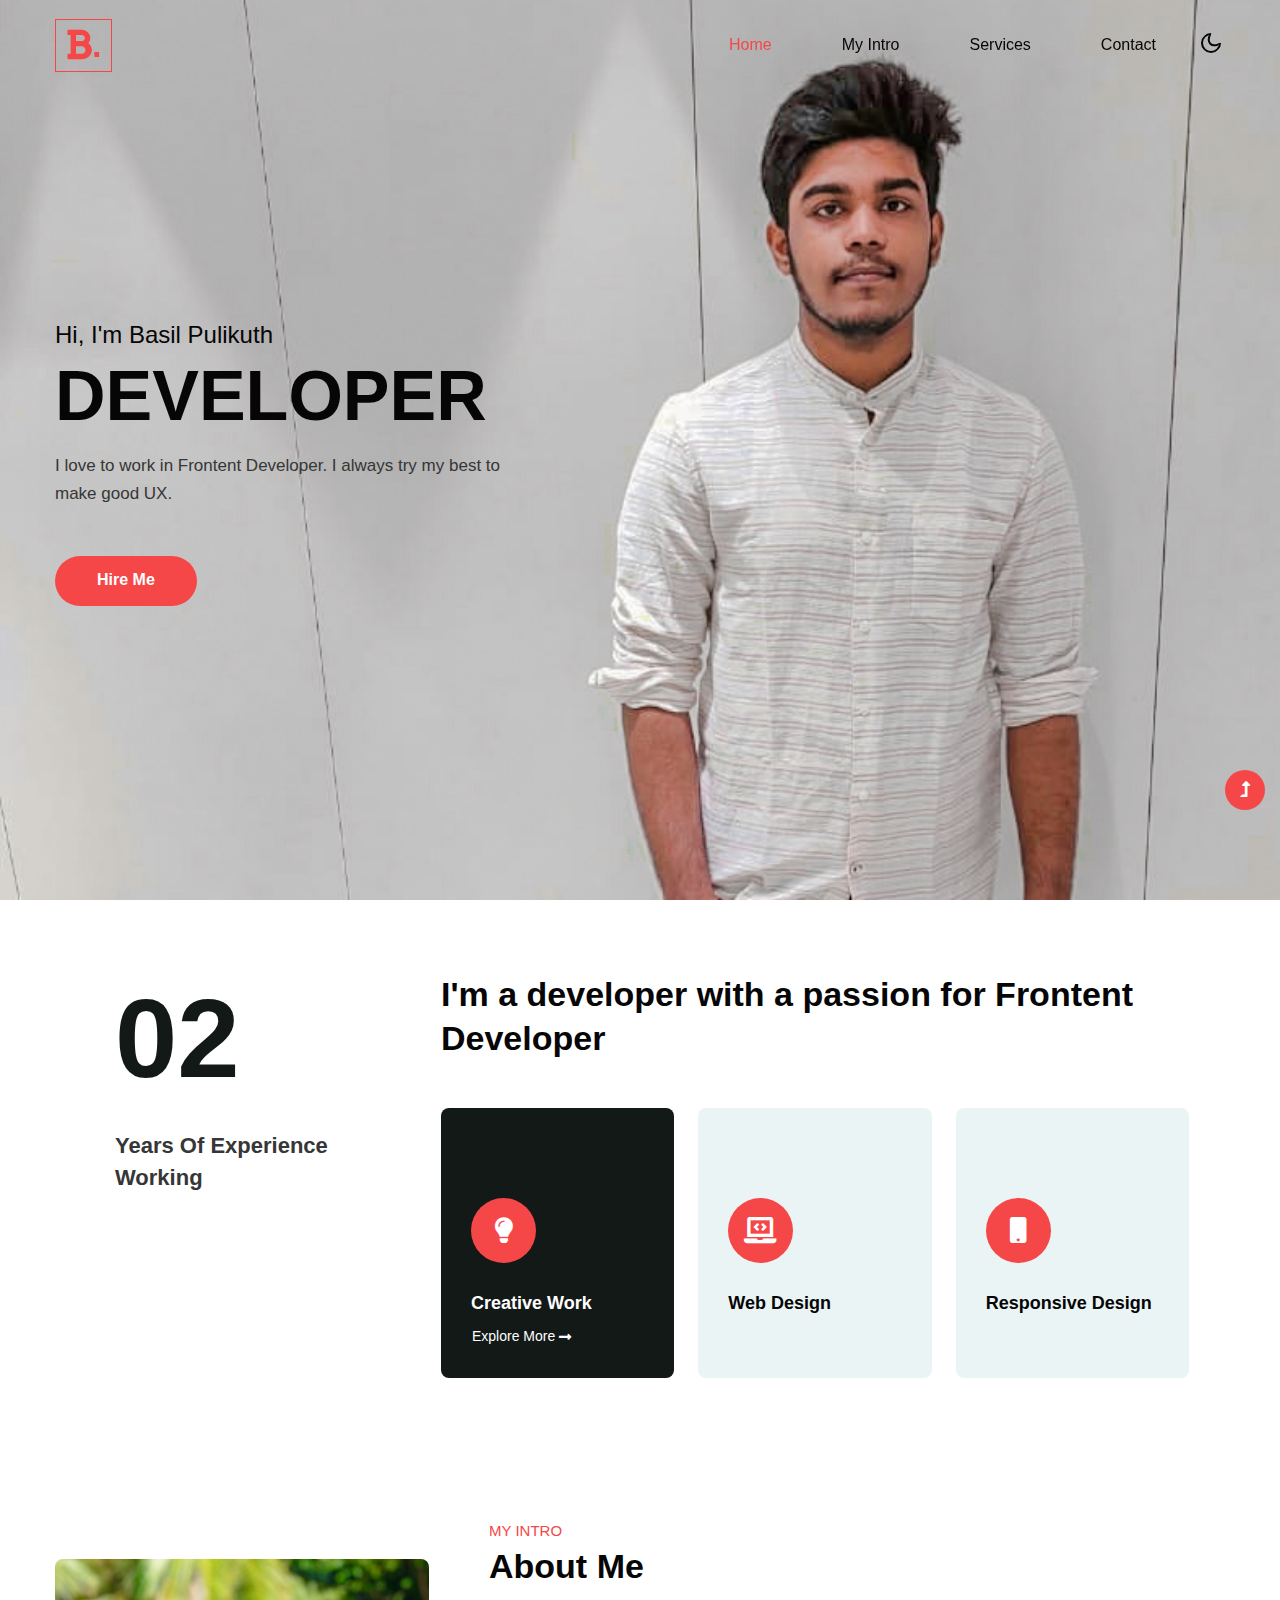
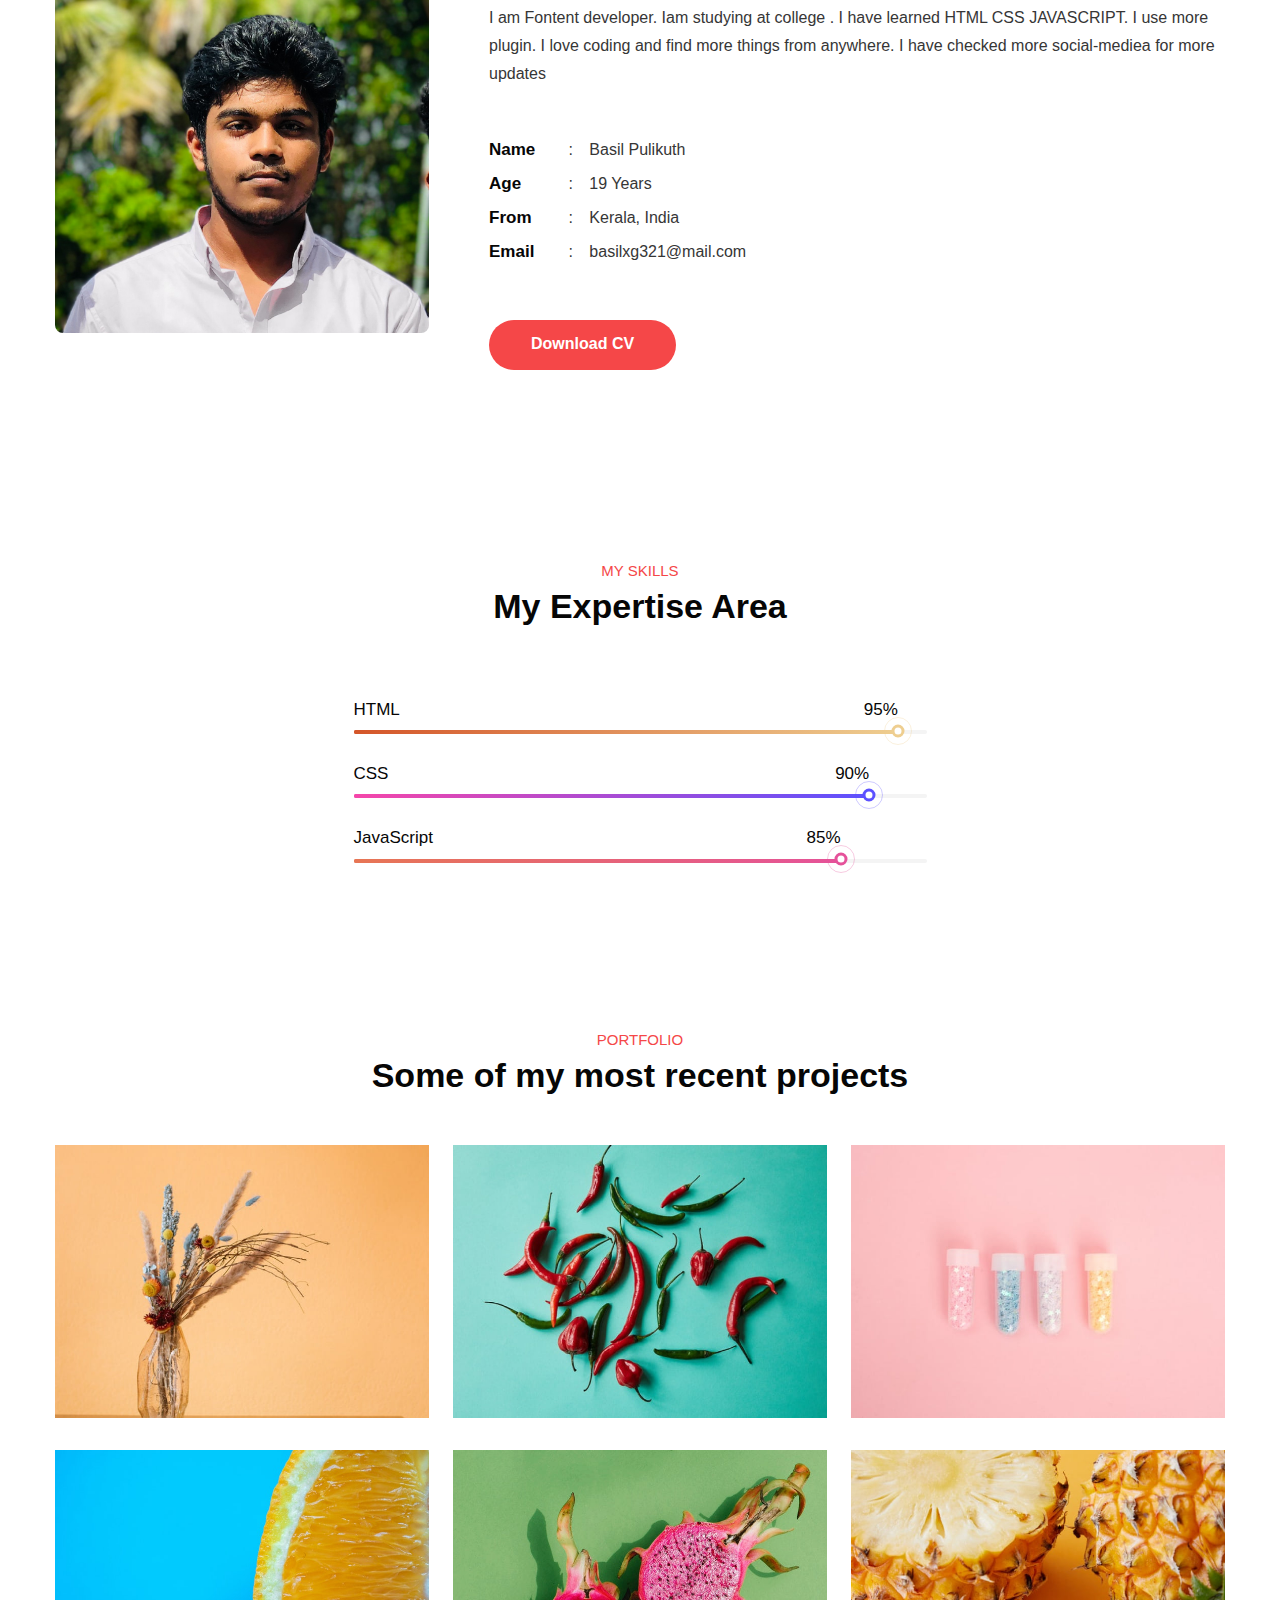
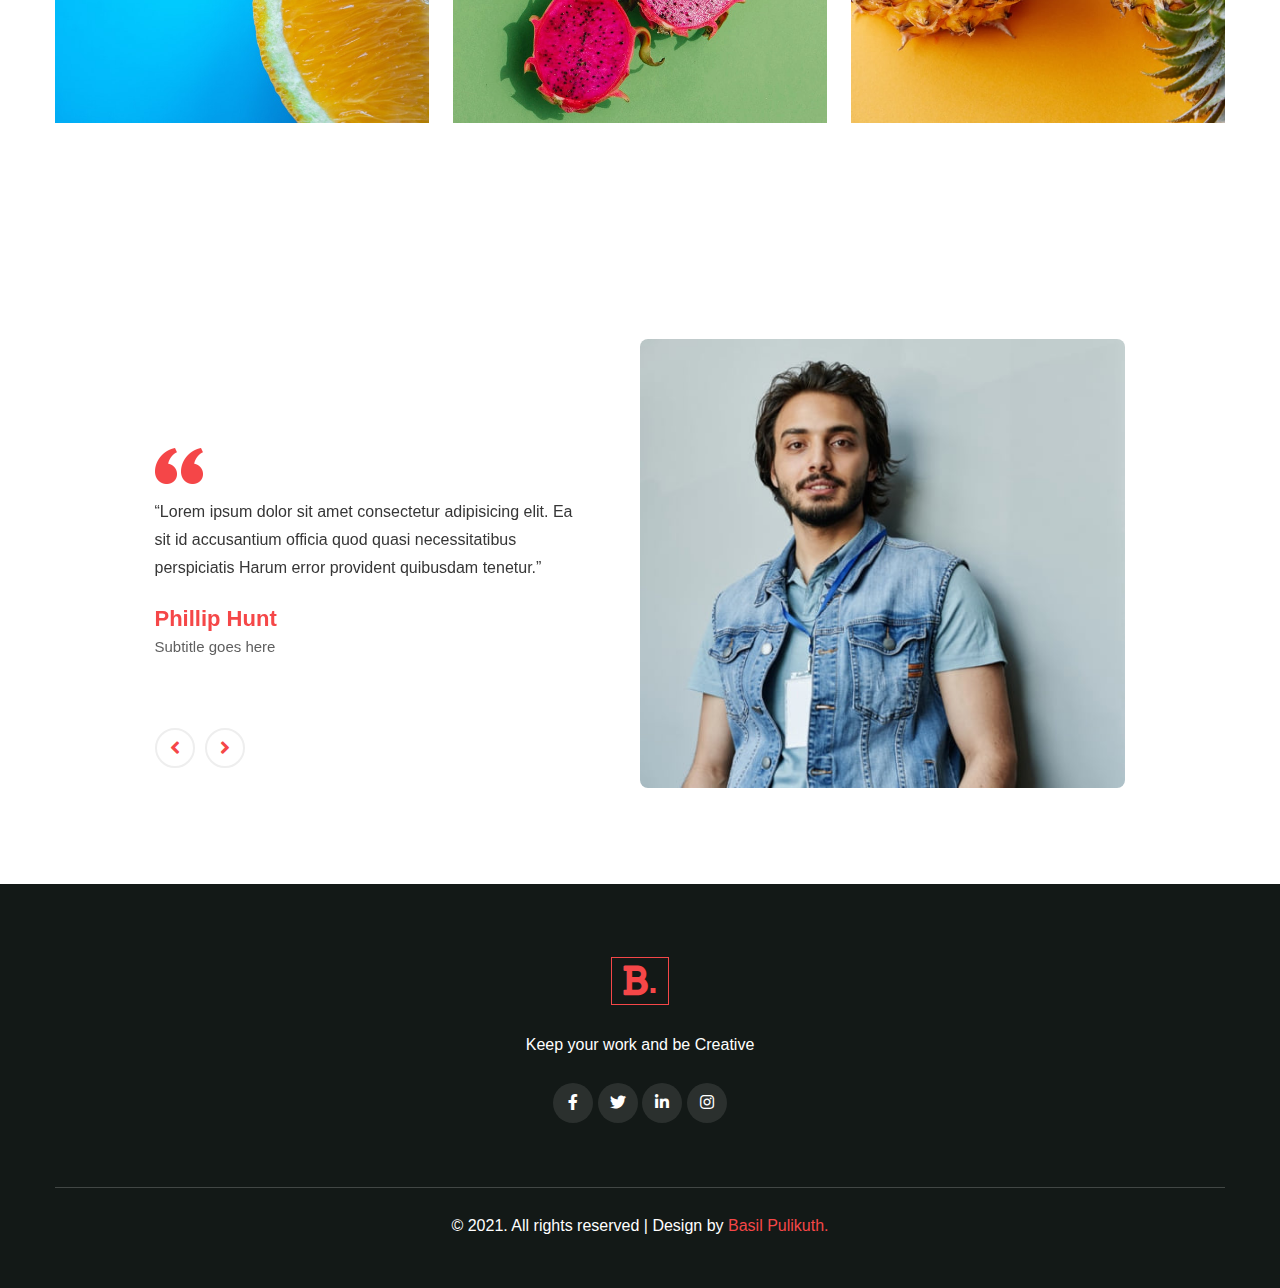
==== index.html @ c51e2975 "First commit basil" ====
<!DOCTYPE html>
<html lang="en">
  <head>
    <!-- Required meta tags -->
    <meta charset="utf-8" />
    <meta http-equiv="X-UA-Compatible" content="IE=edge" />
    <meta name="viewport" content="width=device-width, initial-scale=1" />
    <title>Basil-Portfolio-test2</title>
    <!-- google font -->

    <!-- Template CSS Style link -->
    <link rel="stylesheet" href="assets/css/style-starter.css" />
  </head>

  <body>
    <!-- header -->
    <header id="site-header" class="fixed-top">
      <div class="container">
        <nav class="navbar navbar-expand-lg navbar-light">
          <a class="navbar-brand" href="index.html">
            <i class="fas fa-bold"></i>.
          </a>
          <button
            class="navbar-toggler collapsed"
            type="button"
            data-bs-toggle="collapse"
            data-bs-target="#navbarScroll"
            aria-controls="navbarScroll"
            aria-expanded="false"
            aria-label="Toggle navigation"
          >
            <span class="navbar-toggler-icon fa icon-expand fa-bars"></span>
            <span class="navbar-toggler-icon fa icon-close fa-times"></span>
          </button>
          <div class="collapse navbar-collapse" id="navbarScroll">
            <ul class="navbar-nav my-2 my-lg-0 navbar-nav-scroll">
              <li class="nav-item">
                <a class="nav-link active" aria-current="page" href="index.html"
                  >Home</a
                >
              </li>
              <li class="nav-item">
                <a class="nav-link" href="about.html">My Intro</a>
              </li>
              <li class="nav-item">
                <a class="nav-link" href="services.html">Services</a>
              </li>
              <li class="nav-item">
                <a class="nav-link" href="contact.html">Contact</a>
              </li>
            </ul>
          </div>
          <!-- toggle switch for light and dark theme -->
          <div class="cont-ser-position">
            <nav class="navigation">
              <div class="theme-switch-wrapper">
                <label class="theme-switch" for="checkbox">
                  <input type="checkbox" id="checkbox" />
                  <div class="mode-container">
                    <i class="gg-sun"></i>
                    <i class="gg-moon"></i>
                  </div>
                </label>
              </div>
            </nav>
          </div>
          <!-- //toggle switch for light and dark theme -->
        </nav>
      </div>
    </header>
    <!-- //header -->

    <!-- banner section -->
    <section class="w3l-banner py-5" id="home">
      <div class="container py-md-5 py-4">
        <div class="row align-items-center pt-4">
          <div class="col-md-6 banner-left pe-xl-5">
            <h4>Hi, I'm Basil Pulikuth</h4>
            <h3 class="mb-3 mt-1">Developer</h3>
            <p class="banner-sub me-md-5">
              I love to work in Frontent Developer. I always try my best to make
              good UX.
            </p>
            <div class="d-flex align-items-center buttons-banner mt-sm-5 mt-4">
              <a href="about.html" class="btn btn-style me-2">Hire Me</a>
            </div>
          </div>
          <div class="col-md-6"></div>
        </div>
      </div>
    </section>
    <!-- //banner section -->

    <!-- grids section -->
    <section class="w3l-bottom-grids-6 pt-sm-5 pb-5" id="features">
      <div class="container pt-lg-4">
        <div class="grids-area-hny main-cont-wthree-fea row">
          <div class="col-md-3 col-sm-4 ps-xl-5">
            <h4 class="ab-exper-count mb-sm-4 ps-lg-4">02</h4>
            <p class="ab-content ps-lg-4">years of experience working</p>
          </div>
          <div
            class="col-xl-8 col-md-9 col-sm-8 offset-xl-1 ps-xl-0 pe-xl-5 mt-sm-0 mt-4"
          >
            <h3 class="title-style mb-sm-5 mb-4">
              I'm a developer with a passion for Frontent Developer
            </h3>
            <div class="row">
              <div class="col-lg-4 col-md-6 grids-feature">
                <div class="area-box active">
                  <div class="icon-style">
                    <i class="fas fa-lightbulb"></i>
                  </div>
                  <h4>
                    <a href="#feature" class="title-head">Creative Work</a>
                  </h4>
                  <a href="about.html" class="btn more p-0"
                    >Explore More<i class="fas fa-long-arrow-alt-right ms-1"></i
                  ></a>
                </div>
              </div>
              <div class="col-lg-4 col-md-6 grids-feature mt-md-0 mt-4">
                <div class="area-box">
                  <div class="icon-style">
                    <i class="fas fa-laptop-code"></i>
                  </div>
                  <h4><a href="#feature" class="title-head">Web Design</a></h4>
                  <a href="about.html" class="btn more p-0"
                    >Explore More<i class="fas fa-long-arrow-alt-right ms-1"></i
                  ></a>
                </div>
              </div>
              <div class="col-lg-4 col-md-6 grids-feature mt-lg-0 mt-4">
                <div class="area-box">
                  <div class="icon-style">
                    <i class="fas fa-mobile"></i>
                  </div>
                  <h4>
                    <a href="#feature" class="title-head">Responsive Design</a>
                  </h4>
                  <a href="about.html" class="btn more p-0"
                    >Explore More<i class="fas fa-long-arrow-alt-right ms-1"></i
                  ></a>
                </div>
              </div>
            </div>
          </div>
        </div>
      </div>
    </section>
    <!-- //grids section -->

    <!-- about section -->
    <section class="w3l-aboutblock1 pt-lg-5 pt-2 pb-5" id="about">
      <div class="container py-md-5 py-4">
        <div class="row align-items-center">
          <div class="col-lg-4">
            <div class="position-relative">
              <img
                src="assets/images/about (2).jpg"
                alt=""
                class="radius-image img-fluid"
              />
            </div>
          </div>
          <div class="col-lg-8 ps-lg-5 mt-lg-0 mt-5">
            <h5 class="title-small mb-1">My Intro</h5>
            <h3 class="title-style">About Me</h3>
            <p class="mt-3">
              I am Fontent developer. Iam studying at college . I have learned
              HTML CSS JAVASCRIPT. I use more plugin. I love coding and find
              more things from anywhere. I have checked more social-mediea for
              more updates
            </p>
            <div class="my-info mt-md-5 mt-4">
              <ul class="single-info">
                <li class="name-style">Name</li>
                <li>:</li>
                <li>
                  <p>Basil Pulikuth</p>
                </li>
              </ul>
              <ul class="single-info">
                <li class="name-style">Age</li>
                <li>:</li>
                <li>
                  <p>19 Years</p>
                </li>
              </ul>
              <ul class="single-info">
                <li class="name-style">From</li>
                <li>:</li>
                <li>
                  <p>Kerala, India</p>
                </li>
              </ul>
              <ul class="single-info">
                <li class="name-style">Email</li>
                <li>:</li>
                <li>
                  <p>
                    <a href="mailto:basilxg321@mail.com">basilxg321@mail.com</a>
                  </p>
                </li>
              </ul>
            </div>
            <a href="#download" class="btn btn-style mt-5">Download CV</a>
          </div>
        </div>
      </div>
    </section>
    <!-- //about section -->

    <!-- skills section -->
    <section class="w3l-progress py-5" id="progress">
      <div class="container py-md-5 py-4">
        <div class="title-heading-w3 text-center mb-sm-5 mb-4">
          <h5 class="title-small mb-1">My Skills</h5>
          <h3 class="title-style">My Expertise Area</h3>
        </div>
        <div class="row py-lg-4">
          <div class="col-lg-6 pe-lg-5">
            <div class="progress-info info2">
              <h6 class="progress-tittle">HTML <span class="">95%</span></h6>
              <div class="progress">
                <div
                  class="progress-bar progress-bar-striped gradient-2"
                  role="progressbar"
                  style="width: 95%"
                  aria-valuenow="95"
                  aria-valuemin="0"
                  aria-valuemax="100"
                ></div>
              </div>
            </div>
            <div class="progress-info info3">
              <h6 class="progress-tittle">CSS <span class="">90%</span></h6>
              <div class="progress">
                <div
                  class="progress-bar progress-bar-striped gradient-3"
                  role="progressbar"
                  style="width: 90%"
                  aria-valuenow="95"
                  aria-valuemin="0"
                  aria-valuemax="100"
                ></div>
              </div>
            </div>
            <div class="progress-info info4 mb-0">
              <h6 class="progress-tittle">
                JavaScript <span class="">85%</span>
              </h6>
              <div class="progress">
                <div
                  class="progress-bar progress-bar-striped gradient-4"
                  role="progressbar"
                  style="width: 85%"
                  aria-valuenow="95"
                  aria-valuemin="0"
                  aria-valuemax="100"
                ></div>
              </div>
            </div>
          </div>
        </div>
      </div>
    </section>
    <!-- //skills section -->

    <!-- projects section -->
    <section class="w3l-gallery pb-5" id="gallery">
      <div class="container py-md-5 py-4">
        <div class="title-heading-w3 text-center mb-sm-5 mb-4">
          <h5 class="title-small mb-1">Portfolio</h5>
          <h3 class="title-style">Some of my most recent projects</h3>
        </div>
        <div class="row">
          <div class="col-lg-4 col-md-6 item">
            <a
              href="assets/images/g1.jpg"
              data-lightbox="example-set"
              data-title="Project 1"
              class="zoom d-block"
            >
              <img
                class="card-img-bottom d-block"
                src="assets/images/g1.jpg"
                alt="Card image cap"
              />
              <span class="overlay__hover"></span>
              <span class="hover-content">
                <span class="title">Project 1</span>
                <span class="content"
                  >Quisque ut lectus, eros et, sed commodo risus.</span
                >
              </span>
            </a>
          </div>
          <div class="col-lg-4 col-md-6 item mt-md-0 mt-4">
            <a
              href="assets/images/g2.jpg"
              data-lightbox="example-set"
              data-title="Project 2"
              class="zoom d-block"
            >
              <img
                class="card-img-bottom d-block"
                src="assets/images/g2.jpg"
                alt="Card image cap"
              />
              <span class="overlay__hover"></span>
              <span class="hover-content">
                <span class="title">Project 2</span>
                <span class="content"
                  >Quisque ut lectus, eros et, sed commodo risus.</span
                >
              </span>
            </a>
          </div>

          <div class="col-lg-4 col-md-6 item mt-lg-0 mt-4">
            <a
              href="assets/images/g3.jpg"
              data-lightbox="example-set"
              data-title="Project 3"
              class="zoom d-block"
            >
              <img
                class="card-img-bottom d-block"
                src="assets/images/g3.jpg"
                alt="Card image cap"
              />
              <span class="overlay__hover"></span>
              <span class="hover-content">
                <span class="title">Project 3</span>
                <span class="content"
                  >Quisque ut lectus, eros et, sed commodo risus.</span
                >
              </span>
            </a>
          </div>

          <div class="col-lg-4 col-md-6 item mt-4 pt-lg-2">
            <a
              href="assets/images/g5.jpg"
              data-lightbox="example-set"
              data-title="Project 4"
              class="zoom d-block"
            >
              <img
                class="card-img-bottom d-block"
                src="assets/images/g5.jpg"
                alt="Card image cap"
              />
              <span class="overlay__hover"></span>
              <span class="hover-content">
                <span class="title">Project 4</span>
                <span class="content"
                  >Quisque ut lectus, eros et, sed commodo risus.</span
                >
              </span>
            </a>
          </div>

          <div class="col-lg-4 col-md-6 item mt-4 pt-lg-2">
            <a
              href="assets/images/g6.jpg"
              data-lightbox="example-set"
              data-title="Project 5"
              class="zoom d-block"
            >
              <img
                class="card-img-bottom d-block"
                src="assets/images/g6.jpg"
                alt="Card image cap"
              />
              <span class="overlay__hover"></span>
              <span class="hover-content">
                <span class="title">Project 5</span>
                <span class="content"
                  >Quisque ut lectus, eros et, sed commodo risus.</span
                >
              </span>
            </a>
          </div>

          <div class="col-lg-4 col-md-6 item mt-4 pt-lg-2">
            <a
              href="assets/images/g4.jpg"
              data-lightbox="example-set"
              data-title="Project 6"
              class="zoom d-block"
            >
              <img
                class="card-img-bottom d-block"
                src="assets/images/g4.jpg"
                alt="Card image cap"
              />
              <span class="overlay__hover"></span>
              <span class="hover-content">
                <span class="title">Project 6</span>
                <span class="content"
                  >Quisque ut lectus, eros et, sed commodo risus.</span
                >
              </span>
            </a>
          </div>
        </div>
      </div>
    </section>
    <!-- //projects section -->

    <!-- testimonials section -->
    <section class="w3l-testimonials py-5" id="testimonials">
      <div class="container py-md-5 py-4">
        <div class="row">
          <div class="col-md-10 mx-auto">
            <div class="owl-two owl-carousel owl-theme">
              <div class="item">
                <div class="slider-info mt-lg-4 mt-3">
                  <div class="message">
                    <img
                      src="assets/images/quote.png"
                      alt=""
                      class="img-fluid mb-2"
                    />
                    <p>
                      <q
                        >Lorem ipsum dolor sit amet consectetur adipisicing
                        elit. Ea sit id accusantium officia quod quasi
                        necessitatibus perspiciatis Harum error provident
                        quibusdam tenetur.</q
                      >
                    </p>
                    <div class="name mt-4 mb-4">
                      <h4>Phillip Hunt</h4>
                      <p>Subtitle goes here</p>
                    </div>
                  </div>
                  <div class="img-circle">
                    <img
                      src="assets/images/c1.jpg"
                      class="img-fluid radius-image"
                      alt="client"
                    />
                  </div>
                </div>
              </div>
              <div class="item">
                <div class="slider-info mt-lg-4 mt-3">
                  <div class="message">
                    <img
                      src="assets/images/quote.png"
                      alt=""
                      class="img-fluid mb-2"
                    />
                    <p>
                      <q
                        >Lorem ipsum dolor sit amet consectetur adipisicing
                        elit. Ea sit id accusantium officia quod quasi
                        necessitatibus perspiciatis Harum error provident
                        quibusdam tenetur.</q
                      >
                    </p>
                    <div class="name mt-4 mb-4">
                      <h4>Sara Grant</h4>
                      <p>Subtitle goes here</p>
                    </div>
                  </div>
                  <div class="img-circle">
                    <img
                      src="assets/images/c2.jpg"
                      class="img-fluid radius-image"
                      alt="client"
                    />
                  </div>
                </div>
              </div>
              <div class="item">
                <div class="slider-info mt-lg-4 mt-3">
                  <div class="message">
                    <img
                      src="assets/images/quote.png"
                      alt=""
                      class="img-fluid mb-2"
                    />
                    <p>
                      <q
                        >Lorem ipsum dolor sit amet consectetur adipisicing
                        elit. Ea sit id accusantium officia quod quasi
                        necessitatibus perspiciatis Harum error provident
                        quibusdam tenetur.</q
                      >
                    </p>
                    <div class="name mt-4 mb-4">
                      <h4>Luke Jacobs</h4>
                      <p>Subtitle goes here</p>
                    </div>
                  </div>
                  <div class="img-circle">
                    <img
                      src="assets/images/c3.jpg"
                      class="img-fluid radius-image"
                      alt="client"
                    />
                  </div>
                </div>
              </div>
              <div class="item">
                <div class="slider-info mt-lg-4 mt-3">
                  <div class="message">
                    <img
                      src="assets/images/quote.png"
                      alt=""
                      class="img-fluid mb-2"
                    />
                    <p>
                      <q
                        >Lorem ipsum dolor sit amet consectetur adipisicing
                        elit. Ea sit id accusantium officia quod quasi
                        necessitatibus perspiciatis Harum error provident
                        quibusdam tenetur.</q
                      >
                    </p>
                    <div class="name mt-4 mb-4">
                      <h4>Claire Olson</h4>
                      <p>Subtitle goes here</p>
                    </div>
                  </div>
                  <div class="img-circle">
                    <img
                      src="assets/images/c4.jpg"
                      class="img-fluid radius-image"
                      alt="client"
                    />
                  </div>
                </div>
              </div>
            </div>
          </div>
        </div>
      </div>
    </section>
    <!-- //testimonials section -->

    <!-- footer -->
    <footer class="footer-w3ls text-center py-5">
      <div class="container pt-4">
        <div class="mx-auto" style="max-width: 600px">
          <a href="index.html" class="footer-logo py-1">
            <i class="fas fa-bold"></i>.
          </a>
          <p class="mt-4 text-white">
            Keep your work and be Creative
          </p>
          <div class="social-icons-main mt-4 pb-3">
            <ul class="social-icons3">
              <li>
                <a
                  href="https://www.facebook.com/profile.php?id=100070027152391"
                >
                  <i class="fab fa-facebook-f"></i>
                </a>
              </li>
              <li>
                <a
                  href="https://twitter.com/BPulikuth?t=Ru_Cdf3kTd2SNBq5IY7leQ&s=09"
                >
                  <i class="fab fa-twitter"></i>
                </a>
              </li>
              <li>
                <a href="https://www.linkedin.com/in/basil-pulikuth-98a705228/">
                  <i class="fab fa-linkedin-in"></i>
                </a>
              </li>

              <li>
                <a href="https://www.instagram.com/basil_pkt/">
                  <i class="fab fa-instagram"></i>
                </a>
              </li>
            </ul>
          </div>
        </div>
        <!-- copyright -->
        <p class="copy-right-w3 text-white mt-5 pt-4">
          © 2021. All rights reserved | Design by
          <a
            href="https://api.whatsapp.com/send?phone=919074397747&text=Website:-%20Hi%20Dude"
            target="_blank"
          >
            Basil Pulikuth.</a
          >
        </p>
      </div>
    </footer>
    <!-- //footer -->

    <!-- Js scripts -->
    <!-- move top -->
    <button onclick="topFunction()" id="movetop" title="Go to top">
      <span class="fas fa-level-up-alt" aria-hidden="true"></span>
    </button>
    <script>
      // When the user scrolls down 20px from the top of the document, show the button
      window.onscroll = function () {
        scrollFunction();
      };

      function scrollFunction() {
        if (
          document.body.scrollTop > 20 ||
          document.documentElement.scrollTop > 20
        ) {
          document.getElementById("movetop").style.display = "block";
        } else {
          document.getElementById("movetop").style.display = "none";
        }
      }

      // When the user clicks on the button, scroll to the top of the document
      function topFunction() {
        document.body.scrollTop = 0;
        document.documentElement.scrollTop = 0;
      }
    </script>
    <!-- //move top -->

    <!-- common jquery plugin -->
    <script src="assets/js/jquery-3.3.1.min.js"></script>
    <!-- //common jquery plugin -->

    <!-- libhtbox -->
    <script src="assets/js/lightbox-plus-jquery.min.js"></script>
    <!-- libhtbox -->

    <!-- testimonials owlcarousel -->
    <script src="assets/js/owl.carousel.js"></script>
    <script>
      $(document).ready(function () {
        $(".owl-two").owlCarousel({
          loop: true,
          margin: 30,
          nav: false,
          responsiveClass: true,
          autoplay: true,
          autoplayTimeout: 5000,
          autoplaySpeed: 1000,
          autoplayHoverPause: false,
          responsive: {
            0: {
              items: 1,
              nav: false,
            },
            480: {
              items: 1,
              nav: false,
            },
            667: {
              items: 1,
              nav: false,
            },
            1000: {
              items: 1,
              nav: false,
            },
          },
        });
      });
    </script>
    <!-- //script for Testimonials-->

    <!-- theme switch js (light and dark)-->
    <script src="assets/js/theme-change.js"></script>
    <!-- //theme switch js (light and dark)-->

    <!-- MENU-JS -->
    <script>
      $(window).on("scroll", function () {
        var scroll = $(window).scrollTop();

        if (scroll >= 80) {
          $("#site-header").addClass("nav-fixed");
        } else {
          $("#site-header").removeClass("nav-fixed");
        }
      });

      //Main navigation Active Class Add Remove
      $(".navbar-toggler").on("click", function () {
        $("header").toggleClass("active");
      });
      $(document).on("ready", function () {
        if ($(window).width() > 991) {
          $("header").removeClass("active");
        }
        $(window).on("resize", function () {
          if ($(window).width() > 991) {
            $("header").removeClass("active");
          }
        });
      });
    </script>
    <!-- //MENU-JS -->

    <!-- disable body scroll which navbar is in active -->
    <script>
      $(function () {
        $(".navbar-toggler").click(function () {
          $("body").toggleClass("noscroll");
        });
      });
    </script>
    <!-- //disable body scroll which navbar is in active -->

    <!-- bootstrap -->
    <script src="assets/js/bootstrap.min.js"></script>
    <!-- //bootstrap -->
    <!-- //Js scripts -->
  </body>
</html>
---- assets/css/style-starter.css ----
@charset "UTF-8";

/*--
Author: W3layouts
Author URL: http://w3layouts.com
--*/
/*!
 * Bootstrap v5.0.1 (https://getbootstrap.com/)
 * Copyright 2011-2021 The Bootstrap Authors
 * Copyright 2011-2021 Twitter, Inc.
 * Licensed under MIT (https://github.com/twbs/bootstrap/blob/main/LICENSE)
 */
:root {
  --bs-blue: #0d6efd;
  --bs-indigo: #6610f2;
  --bs-purple: #6f42c1;
  --bs-pink: #d63384;
  --bs-red: #dc3545;
  --bs-orange: #fd7e14;
  --bs-yellow: #ffc107;
  --bs-green: #198754;
  --bs-teal: #20c997;
  --bs-cyan: #0dcaf0;
  --bs-white: #fff;
  --bs-gray: #6c757d;
  --bs-gray-dark: #343a40;
  --bs-primary: #0d6efd;
  --bs-secondary: #6c757d;
  --bs-success: #198754;
  --bs-info: #0dcaf0;
  --bs-warning: #ffc107;
  --bs-danger: #dc3545;
  --bs-light: #f8f9fa;
  --bs-dark: #212529;
  --bs-font-sans-serif: system-ui, -apple-system, "Segoe UI", Roboto, "Helvetica Neue", Arial, "Noto Sans", "Liberation Sans", sans-serif, "Apple Color Emoji", "Segoe UI Emoji", "Segoe UI Symbol", "Noto Color Emoji";
  --bs-font-monospace: SFMono-Regular, Menlo, Monaco, Consolas, "Liberation Mono", "Courier New", monospace;
  --bs-gradient: linear-gradient(180deg, rgba(255, 255, 255, 0.15), rgba(255, 255, 255, 0));
}

*,
*::before,
*::after {
  box-sizing: border-box;
}

@media (prefers-reduced-motion: no-preference) {
  :root {
    scroll-behavior: smooth;
  }
}

body {
  margin: 0;
  font-family: var(--bs-font-sans-serif);
  font-size: 1rem;
  font-weight: 400;
  line-height: 1.5;
  color: #212529;
  background-color: #fff;
  -webkit-text-size-adjust: 100%;
  -webkit-tap-highlight-color: rgba(0, 0, 0, 0);
}

hr {
  margin: 1rem 0;
  color: inherit;
  background-color: currentColor;
  border: 0;
  opacity: 0.25;
}

hr:not([size]) {
  height: 1px;
}

h6,
.h6,
h5,
.h5,
h4,
.h4,
h3,
.h3,
h2,
.h2,
h1,
.h1 {
  margin-top: 0;
  margin-bottom: 0.5rem;
  font-weight: 500;
  line-height: 1.2;
}

h1,
.h1 {
  font-size: calc(1.375rem + 1.5vw);
}

@media (min-width: 1200px) {

  h1,
  .h1 {
    font-size: 2.5rem;
  }
}

h2,
.h2 {
  font-size: calc(1.325rem + 0.9vw);
}

@media (min-width: 1200px) {

  h2,
  .h2 {
    font-size: 2rem;
  }
}

h3,
.h3 {
  font-size: calc(1.3rem + 0.6vw);
}

@media (min-width: 1200px) {

  h3,
  .h3 {
    font-size: 1.75rem;
  }
}

h4,
.h4 {
  font-size: calc(1.275rem + 0.3vw);
}

@media (min-width: 1200px) {

  h4,
  .h4 {
    font-size: 1.5rem;
  }
}

h5,
.h5 {
  font-size: 1.25rem;
}

h6,
.h6 {
  font-size: 1rem;
}

p {
  margin-top: 0;
  margin-bottom: 1rem;
}

abbr[title],
abbr[data-bs-original-title] {
  -webkit-text-decoration: underline dotted;
  text-decoration: underline dotted;
  cursor: help;
  -webkit-text-decoration-skip-ink: none;
  text-decoration-skip-ink: none;
}

address {
  margin-bottom: 1rem;
  font-style: normal;
  line-height: inherit;
}

ol,
ul {
  padding-left: 2rem;
}

ol,
ul,
dl {
  margin-top: 0;
  margin-bottom: 1rem;
}

ol ol,
ul ul,
ol ul,
ul ol {
  margin-bottom: 0;
}

dt {
  font-weight: 700;
}

dd {
  margin-bottom: 0.5rem;
  margin-left: 0;
}

blockquote {
  margin: 0 0 1rem;
}

b,
strong {
  font-weight: bolder;
}

small,
.small {
  font-size: 0.875em;
}

mark,
.mark {
  padding: 0.2em;
  background-color: #fcf8e3;
}

sub,
sup {
  position: relative;
  font-size: 0.75em;
  line-height: 0;
  vertical-align: baseline;
}

sub {
  bottom: -0.25em;
}

sup {
  top: -0.5em;
}

a {
  color: #0d6efd;
  text-decoration: underline;
}

a:hover {
  color: #0a58ca;
}

a:not([href]):not([class]),
a:not([href]):not([class]):hover {
  color: inherit;
  text-decoration: none;
}

pre,
code,
kbd,
samp {
  font-family: var(--bs-font-monospace);
  font-size: 1em;
  direction: ltr
    /* rtl:ignore */
  ;
  unicode-bidi: bidi-override;
}

pre {
  display: block;
  margin-top: 0;
  margin-bottom: 1rem;
  overflow: auto;
  font-size: 0.875em;
}

pre code {
  font-size: inherit;
  color: inherit;
  word-break: normal;
}

code {
  font-size: 0.875em;
  color: #d63384;
  word-wrap: break-word;
}

a>code {
  color: inherit;
}

kbd {
  padding: 0.2rem 0.4rem;
  font-size: 0.875em;
  color: #fff;
  background-color: #212529;
  border-radius: 0.2rem;
}

kbd kbd {
  padding: 0;
  font-size: 1em;
  font-weight: 700;
}

figure {
  margin: 0 0 1rem;
}

img,
svg {
  vertical-align: middle;
}

table {
  caption-side: bottom;
  border-collapse: collapse;
}

caption {
  padding-top: 0.5rem;
  padding-bottom: 0.5rem;
  color: #6c757d;
  text-align: left;
}

th {
  text-align: inherit;
  text-align: -webkit-match-parent;
}

thead,
tbody,
tfoot,
tr,
td,
th {
  border-color: inherit;
  border-style: solid;
  border-width: 0;
}

label {
  display: inline-block;
}

button {
  border-radius: 0;
}

button:focus:not(:focus-visible) {
  outline: 0;
}

input,
button,
select,
optgroup,
textarea {
  margin: 0;
  font-family: inherit;
  font-size: inherit;
  line-height: inherit;
}

button,
select {
  text-transform: none;
}

[role=button] {
  cursor: pointer;
}

select {
  word-wrap: normal;
}

select:disabled {
  opacity: 1;
}

[list]::-webkit-calendar-picker-indicator {
  display: none;
}

button,
[type=button],
[type=reset],
[type=submit] {
  -webkit-appearance: button;
}

button:not(:disabled),
[type=button]:not(:disabled),
[type=reset]:not(:disabled),
[type=submit]:not(:disabled) {
  cursor: pointer;
}

::-moz-focus-inner {
  padding: 0;
  border-style: none;
}

textarea {
  resize: vertical;
}

fieldset {
  min-width: 0;
  padding: 0;
  margin: 0;
  border: 0;
}

legend {
  float: left;
  width: 100%;
  padding: 0;
  margin-bottom: 0.5rem;
  font-size: calc(1.275rem + 0.3vw);
  line-height: inherit;
}

@media (min-width: 1200px) {
  legend {
    font-size: 1.5rem;
  }
}

legend+* {
  clear: left;
}

::-webkit-datetime-edit-fields-wrapper,
::-webkit-datetime-edit-text,
::-webkit-datetime-edit-minute,
::-webkit-datetime-edit-hour-field,
::-webkit-datetime-edit-day-field,
::-webkit-datetime-edit-month-field,
::-webkit-datetime-edit-year-field {
  padding: 0;
}

::-webkit-inner-spin-button {
  height: auto;
}

[type=search] {
  outline-offset: -2px;
  -webkit-appearance: textfield;
}

/* rtl:raw:
[type="tel"],
[type="url"],
[type="email"],
[type="number"] {
  direction: ltr;
}
*/
::-webkit-search-decoration {
  -webkit-appearance: none;
}

::-webkit-color-swatch-wrapper {
  padding: 0;
}

::file-selector-button {
  font: inherit;
}

::-webkit-file-upload-button {
  font: inherit;
  -webkit-appearance: button;
}

output {
  display: inline-block;
}

iframe {
  border: 0;
}

summary {
  display: list-item;
  cursor: pointer;
}

progress {
  vertical-align: baseline;
}

[hidden] {
  display: none !important;
}

.lead {
  font-size: 1.25rem;
  font-weight: 300;
}

.display-1 {
  font-size: calc(1.625rem + 4.5vw);
  font-weight: 300;
  line-height: 1.2;
}

@media (min-width: 1200px) {
  .display-1 {
    font-size: 5rem;
  }
}

.display-2 {
  font-size: calc(1.575rem + 3.9vw);
  font-weight: 300;
  line-height: 1.2;
}

@media (min-width: 1200px) {
  .display-2 {
    font-size: 4.5rem;
  }
}

.display-3 {
  font-size: calc(1.525rem + 3.3vw);
  font-weight: 300;
  line-height: 1.2;
}

@media (min-width: 1200px) {
  .display-3 {
    font-size: 4rem;
  }
}

.display-4 {
  font-size: calc(1.475rem + 2.7vw);
  font-weight: 300;
  line-height: 1.2;
}

@media (min-width: 1200px) {
  .display-4 {
    font-size: 3.5rem;
  }
}

.display-5 {
  font-size: calc(1.425rem + 2.1vw);
  font-weight: 300;
  line-height: 1.2;
}

@media (min-width: 1200px) {
  .display-5 {
    font-size: 3rem;
  }
}

.display-6 {
  font-size: calc(1.375rem + 1.5vw);
  font-weight: 300;
  line-height: 1.2;
}

@media (min-width: 1200px) {
  .display-6 {
    font-size: 2.5rem;
  }
}

.list-unstyled {
  padding-left: 0;
  list-style: none;
}

.list-inline {
  padding-left: 0;
  list-style: none;
}

.list-inline-item {
  display: inline-block;
}

.list-inline-item:not(:last-child) {
  margin-right: 0.5rem;
}

.initialism {
  font-size: 0.875em;
  text-transform: uppercase;
}

.blockquote {
  margin-bottom: 1rem;
  font-size: 1.25rem;
}

.blockquote> :last-child {
  margin-bottom: 0;
}

.blockquote-footer {
  margin-top: -1rem;
  margin-bottom: 1rem;
  font-size: 0.875em;
  color: #6c757d;
}

.blockquote-footer::before {
  content: "— ";
}

.img-fluid {
  max-width: 100%;
  height: auto;
}

.img-thumbnail {
  padding: 0.25rem;
  background-color: #fff;
  border: 1px solid #dee2e6;
  border-radius: 0.25rem;
  max-width: 100%;
  height: auto;
}

.figure {
  display: inline-block;
}

.figure-img {
  margin-bottom: 0.5rem;
  line-height: 1;
}

.figure-caption {
  font-size: 0.875em;
  color: #6c757d;
}

.container,
.container-fluid,
.container-xxl,
.container-xl,
.container-lg,
.container-md,
.container-sm {
  width: 100%;
  padding-right: var(--bs-gutter-x, 0.75rem);
  padding-left: var(--bs-gutter-x, 0.75rem);
  margin-right: auto;
  margin-left: auto;
}

@media (min-width: 576px) {

  .container-sm,
  .container {
    max-width: 540px;
  }
}

@media (min-width: 768px) {

  .container-md,
  .container-sm,
  .container {
    max-width: 720px;
  }
}

@media (min-width: 992px) {

  .container-lg,
  .container-md,
  .container-sm,
  .container {
    max-width: 960px;
  }
}

@media (min-width: 1200px) {

  .container-xl,
  .container-lg,
  .container-md,
  .container-sm,
  .container {
    max-width: 1140px;
  }
}

@media (min-width: 1400px) {

  .container-xxl,
  .container-xl,
  .container-lg,
  .container-md,
  .container-sm,
  .container {
    max-width: 1320px;
  }
}

.row {
  --bs-gutter-x: 1.5rem;
  --bs-gutter-y: 0;
  display: flex;
  flex-wrap: wrap;
  margin-top: calc(var(--bs-gutter-y) * -1);
  margin-right: calc(var(--bs-gutter-x) / -2);
  margin-left: calc(var(--bs-gutter-x) / -2);
}

.row>* {
  flex-shrink: 0;
  width: 100%;
  max-width: 100%;
  padding-right: calc(var(--bs-gutter-x) / 2);
  padding-left: calc(var(--bs-gutter-x) / 2);
  margin-top: var(--bs-gutter-y);
}

.col {
  flex: 1 0 0%;
}

.row-cols-auto>* {
  flex: 0 0 auto;
  width: auto;
}

.row-cols-1>* {
  flex: 0 0 auto;
  width: 100%;
}

.row-cols-2>* {
  flex: 0 0 auto;
  width: 50%;
}

.row-cols-3>* {
  flex: 0 0 auto;
  width: 33.3333333333%;
}

.row-cols-4>* {
  flex: 0 0 auto;
  width: 25%;
}

.row-cols-5>* {
  flex: 0 0 auto;
  width: 20%;
}

.row-cols-6>* {
  flex: 0 0 auto;
  width: 16.6666666667%;
}

.col-auto {
  flex: 0 0 auto;
  width: auto;
}

.col-1 {
  flex: 0 0 auto;
  width: 8.3333333333%;
}

.col-2 {
  flex: 0 0 auto;
  width: 16.6666666667%;
}

.col-3 {
  flex: 0 0 auto;
  width: 25%;
}

.col-4 {
  flex: 0 0 auto;
  width: 33.3333333333%;
}

.col-5 {
  flex: 0 0 auto;
  width: 41.6666666667%;
}

.col-6 {
  flex: 0 0 auto;
  width: 50%;
}

.col-7 {
  flex: 0 0 auto;
  width: 58.3333333333%;
}

.col-8 {
  flex: 0 0 auto;
  width: 66.6666666667%;
}

.col-9 {
  flex: 0 0 auto;
  width: 75%;
}

.col-10 {
  flex: 0 0 auto;
  width: 83.3333333333%;
}

.col-11 {
  flex: 0 0 auto;
  width: 91.6666666667%;
}

.col-12 {
  flex: 0 0 auto;
  width: 100%;
}

.offset-1 {
  margin-left: 8.3333333333%;
}

.offset-2 {
  margin-left: 16.6666666667%;
}

.offset-3 {
  margin-left: 25%;
}

.offset-4 {
  margin-left: 33.3333333333%;
}

.offset-5 {
  margin-left: 41.6666666667%;
}

.offset-6 {
  margin-left: 50%;
}

.offset-7 {
  margin-left: 58.3333333333%;
}

.offset-8 {
  margin-left: 66.6666666667%;
}

.offset-9 {
  margin-left: 75%;
}

.offset-10 {
  margin-left: 83.3333333333%;
}

.offset-11 {
  margin-left: 91.6666666667%;
}

.g-0,
.gx-0 {
  --bs-gutter-x: 0;
}

.g-0,
.gy-0 {
  --bs-gutter-y: 0;
}

.g-1,
.gx-1 {
  --bs-gutter-x: 0.25rem;
}

.g-1,
.gy-1 {
  --bs-gutter-y: 0.25rem;
}

.g-2,
.gx-2 {
  --bs-gutter-x: 0.5rem;
}

.g-2,
.gy-2 {
  --bs-gutter-y: 0.5rem;
}

.g-3,
.gx-3 {
  --bs-gutter-x: 1rem;
}

.g-3,
.gy-3 {
  --bs-gutter-y: 1rem;
}

.g-4,
.gx-4 {
  --bs-gutter-x: 1.5rem;
}

.g-4,
.gy-4 {
  --bs-gutter-y: 1.5rem;
}

.g-5,
.gx-5 {
  --bs-gutter-x: 3rem;
}

.g-5,
.gy-5 {
  --bs-gutter-y: 3rem;
}

@media (min-width: 576px) {
  .col-sm {
    flex: 1 0 0%;
  }

  .row-cols-sm-auto>* {
    flex: 0 0 auto;
    width: auto;
  }

  .row-cols-sm-1>* {
    flex: 0 0 auto;
    width: 100%;
  }

  .row-cols-sm-2>* {
    flex: 0 0 auto;
    width: 50%;
  }

  .row-cols-sm-3>* {
    flex: 0 0 auto;
    width: 33.3333333333%;
  }

  .row-cols-sm-4>* {
    flex: 0 0 auto;
    width: 25%;
  }

  .row-cols-sm-5>* {
    flex: 0 0 auto;
    width: 20%;
  }

  .row-cols-sm-6>* {
    flex: 0 0 auto;
    width: 16.6666666667%;
  }

  .col-sm-auto {
    flex: 0 0 auto;
    width: auto;
  }

  .col-sm-1 {
    flex: 0 0 auto;
    width: 8.3333333333%;
  }

  .col-sm-2 {
    flex: 0 0 auto;
    width: 16.6666666667%;
  }

  .col-sm-3 {
    flex: 0 0 auto;
    width: 25%;
  }

  .col-sm-4 {
    flex: 0 0 auto;
    width: 33.3333333333%;
  }

  .col-sm-5 {
    flex: 0 0 auto;
    width: 41.6666666667%;
  }

  .col-sm-6 {
    flex: 0 0 auto;
    width: 50%;
  }

  .col-sm-7 {
    flex: 0 0 auto;
    width: 58.3333333333%;
  }

  .col-sm-8 {
    flex: 0 0 auto;
    width: 66.6666666667%;
  }

  .col-sm-9 {
    flex: 0 0 auto;
    width: 75%;
  }

  .col-sm-10 {
    flex: 0 0 auto;
    width: 83.3333333333%;
  }

  .col-sm-11 {
    flex: 0 0 auto;
    width: 91.6666666667%;
  }

  .col-sm-12 {
    flex: 0 0 auto;
    width: 100%;
  }

  .offset-sm-0 {
    margin-left: 0;
  }

  .offset-sm-1 {
    margin-left: 8.3333333333%;
  }

  .offset-sm-2 {
    margin-left: 16.6666666667%;
  }

  .offset-sm-3 {
    margin-left: 25%;
  }

  .offset-sm-4 {
    margin-left: 33.3333333333%;
  }

  .offset-sm-5 {
    margin-left: 41.6666666667%;
  }

  .offset-sm-6 {
    margin-left: 50%;
  }

  .offset-sm-7 {
    margin-left: 58.3333333333%;
  }

  .offset-sm-8 {
    margin-left: 66.6666666667%;
  }

  .offset-sm-9 {
    margin-left: 75%;
  }

  .offset-sm-10 {
    margin-left: 83.3333333333%;
  }

  .offset-sm-11 {
    margin-left: 91.6666666667%;
  }

  .g-sm-0,
  .gx-sm-0 {
    --bs-gutter-x: 0;
  }

  .g-sm-0,
  .gy-sm-0 {
    --bs-gutter-y: 0;
  }

  .g-sm-1,
  .gx-sm-1 {
    --bs-gutter-x: 0.25rem;
  }

  .g-sm-1,
  .gy-sm-1 {
    --bs-gutter-y: 0.25rem;
  }

  .g-sm-2,
  .gx-sm-2 {
    --bs-gutter-x: 0.5rem;
  }

  .g-sm-2,
  .gy-sm-2 {
    --bs-gutter-y: 0.5rem;
  }

  .g-sm-3,
  .gx-sm-3 {
    --bs-gutter-x: 1rem;
  }

  .g-sm-3,
  .gy-sm-3 {
    --bs-gutter-y: 1rem;
  }

  .g-sm-4,
  .gx-sm-4 {
    --bs-gutter-x: 1.5rem;
  }

  .g-sm-4,
  .gy-sm-4 {
    --bs-gutter-y: 1.5rem;
  }

  .g-sm-5,
  .gx-sm-5 {
    --bs-gutter-x: 3rem;
  }

  .g-sm-5,
  .gy-sm-5 {
    --bs-gutter-y: 3rem;
  }
}

@media (min-width: 768px) {
  .col-md {
    flex: 1 0 0%;
  }

  .row-cols-md-auto>* {
    flex: 0 0 auto;
    width: auto;
  }

  .row-cols-md-1>* {
    flex: 0 0 auto;
    width: 100%;
  }

  .row-cols-md-2>* {
    flex: 0 0 auto;
    width: 50%;
  }

  .row-cols-md-3>* {
    flex: 0 0 auto;
    width: 33.3333333333%;
  }

  .row-cols-md-4>* {
    flex: 0 0 auto;
    width: 25%;
  }

  .row-cols-md-5>* {
    flex: 0 0 auto;
    width: 20%;
  }

  .row-cols-md-6>* {
    flex: 0 0 auto;
    width: 16.6666666667%;
  }

  .col-md-auto {
    flex: 0 0 auto;
    width: auto;
  }

  .col-md-1 {
    flex: 0 0 auto;
    width: 8.3333333333%;
  }

  .col-md-2 {
    flex: 0 0 auto;
    width: 16.6666666667%;
  }

  .col-md-3 {
    flex: 0 0 auto;
    width: 25%;
  }

  .col-md-4 {
    flex: 0 0 auto;
    width: 33.3333333333%;
  }

  .col-md-5 {
    flex: 0 0 auto;
    width: 41.6666666667%;
  }

  .col-md-6 {
    flex: 0 0 auto;
    width: 50%;
  }

  .col-md-7 {
    flex: 0 0 auto;
    width: 58.3333333333%;
  }

  .col-md-8 {
    flex: 0 0 auto;
    width: 66.6666666667%;
  }

  .col-md-9 {
    flex: 0 0 auto;
    width: 75%;
  }

  .col-md-10 {
    flex: 0 0 auto;
    width: 83.3333333333%;
  }

  .col-md-11 {
    flex: 0 0 auto;
    width: 91.6666666667%;
  }

  .col-md-12 {
    flex: 0 0 auto;
    width: 100%;
  }

  .offset-md-0 {
    margin-left: 0;
  }

  .offset-md-1 {
    margin-left: 8.3333333333%;
  }

  .offset-md-2 {
    margin-left: 16.6666666667%;
  }

  .offset-md-3 {
    margin-left: 25%;
  }

  .offset-md-4 {
    margin-left: 33.3333333333%;
  }

  .offset-md-5 {
    margin-left: 41.6666666667%;
  }

  .offset-md-6 {
    margin-left: 50%;
  }

  .offset-md-7 {
    margin-left: 58.3333333333%;
  }

  .offset-md-8 {
    margin-left: 66.6666666667%;
  }

  .offset-md-9 {
    margin-left: 75%;
  }

  .offset-md-10 {
    margin-left: 83.3333333333%;
  }

  .offset-md-11 {
    margin-left: 91.6666666667%;
  }

  .g-md-0,
  .gx-md-0 {
    --bs-gutter-x: 0;
  }

  .g-md-0,
  .gy-md-0 {
    --bs-gutter-y: 0;
  }

  .g-md-1,
  .gx-md-1 {
    --bs-gutter-x: 0.25rem;
  }

  .g-md-1,
  .gy-md-1 {
    --bs-gutter-y: 0.25rem;
  }

  .g-md-2,
  .gx-md-2 {
    --bs-gutter-x: 0.5rem;
  }

  .g-md-2,
  .gy-md-2 {
    --bs-gutter-y: 0.5rem;
  }

  .g-md-3,
  .gx-md-3 {
    --bs-gutter-x: 1rem;
  }

  .g-md-3,
  .gy-md-3 {
    --bs-gutter-y: 1rem;
  }

  .g-md-4,
  .gx-md-4 {
    --bs-gutter-x: 1.5rem;
  }

  .g-md-4,
  .gy-md-4 {
    --bs-gutter-y: 1.5rem;
  }

  .g-md-5,
  .gx-md-5 {
    --bs-gutter-x: 3rem;
  }

  .g-md-5,
  .gy-md-5 {
    --bs-gutter-y: 3rem;
  }
}

@media (min-width: 992px) {
  .col-lg {
    flex: 1 0 0%;
  }

  .row-cols-lg-auto>* {
    flex: 0 0 auto;
    width: auto;
  }

  .row-cols-lg-1>* {
    flex: 0 0 auto;
    width: 100%;
  }

  .row-cols-lg-2>* {
    flex: 0 0 auto;
    width: 50%;
  }

  .row-cols-lg-3>* {
    flex: 0 0 auto;
    width: 33.3333333333%;
  }

  .row-cols-lg-4>* {
    flex: 0 0 auto;
    width: 25%;
  }

  .row-cols-lg-5>* {
    flex: 0 0 auto;
    width: 20%;
  }

  .row-cols-lg-6>* {
    flex: 0 0 auto;
    width: 16.6666666667%;
  }

  .col-lg-auto {
    flex: 0 0 auto;
    width: auto;
  }

  .col-lg-1 {
    flex: 0 0 auto;
    width: 8.3333333333%;
  }

  .col-lg-2 {
    flex: 0 0 auto;
    width: 16.6666666667%;
  }

  .col-lg-3 {
    flex: 0 0 auto;
    width: 25%;
  }

  .col-lg-4 {
    flex: 0 0 auto;
    width: 33.3333333333%;
  }

  .col-lg-5 {
    flex: 0 0 auto;
    width: 41.6666666667%;
  }

  .col-lg-6 {
    flex: 0 0 auto;
    width: 50%;
  }

  .col-lg-7 {
    flex: 0 0 auto;
    width: 58.3333333333%;
  }

  .col-lg-8 {
    flex: 0 0 auto;
    width: 66.6666666667%;
  }

  .col-lg-9 {
    flex: 0 0 auto;
    width: 75%;
  }

  .col-lg-10 {
    flex: 0 0 auto;
    width: 83.3333333333%;
  }

  .col-lg-11 {
    flex: 0 0 auto;
    width: 91.6666666667%;
  }

  .col-lg-12 {
    flex: 0 0 auto;
    width: 100%;
  }

  .offset-lg-0 {
    margin-left: 0;
  }

  .offset-lg-1 {
    margin-left: 8.3333333333%;
  }

  .offset-lg-2 {
    margin-left: 16.6666666667%;
  }

  .offset-lg-3 {
    margin-left: 25%;
  }

  .offset-lg-4 {
    margin-left: 33.3333333333%;
  }

  .offset-lg-5 {
    margin-left: 41.6666666667%;
  }

  .offset-lg-6 {
    margin-left: 50%;
  }

  .offset-lg-7 {
    margin-left: 58.3333333333%;
  }

  .offset-lg-8 {
    margin-left: 66.6666666667%;
  }

  .offset-lg-9 {
    margin-left: 75%;
  }

  .offset-lg-10 {
    margin-left: 83.3333333333%;
  }

  .offset-lg-11 {
    margin-left: 91.6666666667%;
  }

  .g-lg-0,
  .gx-lg-0 {
    --bs-gutter-x: 0;
  }

  .g-lg-0,
  .gy-lg-0 {
    --bs-gutter-y: 0;
  }

  .g-lg-1,
  .gx-lg-1 {
    --bs-gutter-x: 0.25rem;
  }

  .g-lg-1,
  .gy-lg-1 {
    --bs-gutter-y: 0.25rem;
  }

  .g-lg-2,
  .gx-lg-2 {
    --bs-gutter-x: 0.5rem;
  }

  .g-lg-2,
  .gy-lg-2 {
    --bs-gutter-y: 0.5rem;
  }

  .g-lg-3,
  .gx-lg-3 {
    --bs-gutter-x: 1rem;
  }

  .g-lg-3,
  .gy-lg-3 {
    --bs-gutter-y: 1rem;
  }

  .g-lg-4,
  .gx-lg-4 {
    --bs-gutter-x: 1.5rem;
  }

  .g-lg-4,
  .gy-lg-4 {
    --bs-gutter-y: 1.5rem;
  }

  .g-lg-5,
  .gx-lg-5 {
    --bs-gutter-x: 3rem;
  }

  .g-lg-5,
  .gy-lg-5 {
    --bs-gutter-y: 3rem;
  }
}

@media (min-width: 1200px) {
  .col-xl {
    flex: 1 0 0%;
  }

  .row-cols-xl-auto>* {
    flex: 0 0 auto;
    width: auto;
  }

  .row-cols-xl-1>* {
    flex: 0 0 auto;
    width: 100%;
  }

  .row-cols-xl-2>* {
    flex: 0 0 auto;
    width: 50%;
  }

  .row-cols-xl-3>* {
    flex: 0 0 auto;
    width: 33.3333333333%;
  }

  .row-cols-xl-4>* {
    flex: 0 0 auto;
    width: 25%;
  }

  .row-cols-xl-5>* {
    flex: 0 0 auto;
    width: 20%;
  }

  .row-cols-xl-6>* {
    flex: 0 0 auto;
    width: 16.6666666667%;
  }

  .col-xl-auto {
    flex: 0 0 auto;
    width: auto;
  }

  .col-xl-1 {
    flex: 0 0 auto;
    width: 8.3333333333%;
  }

  .col-xl-2 {
    flex: 0 0 auto;
    width: 16.6666666667%;
  }

  .col-xl-3 {
    flex: 0 0 auto;
    width: 25%;
  }

  .col-xl-4 {
    flex: 0 0 auto;
    width: 33.3333333333%;
  }

  .col-xl-5 {
    flex: 0 0 auto;
    width: 41.6666666667%;
  }

  .col-xl-6 {
    flex: 0 0 auto;
    width: 50%;
  }

  .col-xl-7 {
    flex: 0 0 auto;
    width: 58.3333333333%;
  }

  .col-xl-8 {
    flex: 0 0 auto;
    width: 66.6666666667%;
  }

  .col-xl-9 {
    flex: 0 0 auto;
    width: 75%;
  }

  .col-xl-10 {
    flex: 0 0 auto;
    width: 83.3333333333%;
  }

  .col-xl-11 {
    flex: 0 0 auto;
    width: 91.6666666667%;
  }

  .col-xl-12 {
    flex: 0 0 auto;
    width: 100%;
  }

  .offset-xl-0 {
    margin-left: 0;
  }

  .offset-xl-1 {
    margin-left: 8.3333333333%;
  }

  .offset-xl-2 {
    margin-left: 16.6666666667%;
  }

  .offset-xl-3 {
    margin-left: 25%;
  }

  .offset-xl-4 {
    margin-left: 33.3333333333%;
  }

  .offset-xl-5 {
    margin-left: 41.6666666667%;
  }

  .offset-xl-6 {
    margin-left: 50%;
  }

  .offset-xl-7 {
    margin-left: 58.3333333333%;
  }

  .offset-xl-8 {
    margin-left: 66.6666666667%;
  }

  .offset-xl-9 {
    margin-left: 75%;
  }

  .offset-xl-10 {
    margin-left: 83.3333333333%;
  }

  .offset-xl-11 {
    margin-left: 91.6666666667%;
  }

  .g-xl-0,
  .gx-xl-0 {
    --bs-gutter-x: 0;
  }

  .g-xl-0,
  .gy-xl-0 {
    --bs-gutter-y: 0;
  }

  .g-xl-1,
  .gx-xl-1 {
    --bs-gutter-x: 0.25rem;
  }

  .g-xl-1,
  .gy-xl-1 {
    --bs-gutter-y: 0.25rem;
  }

  .g-xl-2,
  .gx-xl-2 {
    --bs-gutter-x: 0.5rem;
  }

  .g-xl-2,
  .gy-xl-2 {
    --bs-gutter-y: 0.5rem;
  }

  .g-xl-3,
  .gx-xl-3 {
    --bs-gutter-x: 1rem;
  }

  .g-xl-3,
  .gy-xl-3 {
    --bs-gutter-y: 1rem;
  }

  .g-xl-4,
  .gx-xl-4 {
    --bs-gutter-x: 1.5rem;
  }

  .g-xl-4,
  .gy-xl-4 {
    --bs-gutter-y: 1.5rem;
  }

  .g-xl-5,
  .gx-xl-5 {
    --bs-gutter-x: 3rem;
  }

  .g-xl-5,
  .gy-xl-5 {
    --bs-gutter-y: 3rem;
  }
}

@media (min-width: 1400px) {
  .col-xxl {
    flex: 1 0 0%;
  }

  .row-cols-xxl-auto>* {
    flex: 0 0 auto;
    width: auto;
  }

  .row-cols-xxl-1>* {
    flex: 0 0 auto;
    width: 100%;
  }

  .row-cols-xxl-2>* {
    flex: 0 0 auto;
    width: 50%;
  }

  .row-cols-xxl-3>* {
    flex: 0 0 auto;
    width: 33.3333333333%;
  }

  .row-cols-xxl-4>* {
    flex: 0 0 auto;
    width: 25%;
  }

  .row-cols-xxl-5>* {
    flex: 0 0 auto;
    width: 20%;
  }

  .row-cols-xxl-6>* {
    flex: 0 0 auto;
    width: 16.6666666667%;
  }

  .col-xxl-auto {
    flex: 0 0 auto;
    width: auto;
  }

  .col-xxl-1 {
    flex: 0 0 auto;
    width: 8.3333333333%;
  }

  .col-xxl-2 {
    flex: 0 0 auto;
    width: 16.6666666667%;
  }

  .col-xxl-3 {
    flex: 0 0 auto;
    width: 25%;
  }

  .col-xxl-4 {
    flex: 0 0 auto;
    width: 33.3333333333%;
  }

  .col-xxl-5 {
    flex: 0 0 auto;
    width: 41.6666666667%;
  }

  .col-xxl-6 {
    flex: 0 0 auto;
    width: 50%;
  }

  .col-xxl-7 {
    flex: 0 0 auto;
    width: 58.3333333333%;
  }

  .col-xxl-8 {
    flex: 0 0 auto;
    width: 66.6666666667%;
  }

  .col-xxl-9 {
    flex: 0 0 auto;
    width: 75%;
  }

  .col-xxl-10 {
    flex: 0 0 auto;
    width: 83.3333333333%;
  }

  .col-xxl-11 {
    flex: 0 0 auto;
    width: 91.6666666667%;
  }

  .col-xxl-12 {
    flex: 0 0 auto;
    width: 100%;
  }

  .offset-xxl-0 {
    margin-left: 0;
  }

  .offset-xxl-1 {
    margin-left: 8.3333333333%;
  }

  .offset-xxl-2 {
    margin-left: 16.6666666667%;
  }

  .offset-xxl-3 {
    margin-left: 25%;
  }

  .offset-xxl-4 {
    margin-left: 33.3333333333%;
  }

  .offset-xxl-5 {
    margin-left: 41.6666666667%;
  }

  .offset-xxl-6 {
    margin-left: 50%;
  }

  .offset-xxl-7 {
    margin-left: 58.3333333333%;
  }

  .offset-xxl-8 {
    margin-left: 66.6666666667%;
  }

  .offset-xxl-9 {
    margin-left: 75%;
  }

  .offset-xxl-10 {
    margin-left: 83.3333333333%;
  }

  .offset-xxl-11 {
    margin-left: 91.6666666667%;
  }

  .g-xxl-0,
  .gx-xxl-0 {
    --bs-gutter-x: 0;
  }

  .g-xxl-0,
  .gy-xxl-0 {
    --bs-gutter-y: 0;
  }

  .g-xxl-1,
  .gx-xxl-1 {
    --bs-gutter-x: 0.25rem;
  }

  .g-xxl-1,
  .gy-xxl-1 {
    --bs-gutter-y: 0.25rem;
  }

  .g-xxl-2,
  .gx-xxl-2 {
    --bs-gutter-x: 0.5rem;
  }

  .g-xxl-2,
  .gy-xxl-2 {
    --bs-gutter-y: 0.5rem;
  }

  .g-xxl-3,
  .gx-xxl-3 {
    --bs-gutter-x: 1rem;
  }

  .g-xxl-3,
  .gy-xxl-3 {
    --bs-gutter-y: 1rem;
  }

  .g-xxl-4,
  .gx-xxl-4 {
    --bs-gutter-x: 1.5rem;
  }

  .g-xxl-4,
  .gy-xxl-4 {
    --bs-gutter-y: 1.5rem;
  }

  .g-xxl-5,
  .gx-xxl-5 {
    --bs-gutter-x: 3rem;
  }

  .g-xxl-5,
  .gy-xxl-5 {
    --bs-gutter-y: 3rem;
  }
}

.table {
  --bs-table-bg: transparent;
  --bs-table-accent-bg: transparent;
  --bs-table-striped-color: #212529;
  --bs-table-striped-bg: rgba(0, 0, 0, 0.05);
  --bs-table-active-color: #212529;
  --bs-table-active-bg: rgba(0, 0, 0, 0.1);
  --bs-table-hover-color: #212529;
  --bs-table-hover-bg: rgba(0, 0, 0, 0.075);
  width: 100%;
  margin-bottom: 1rem;
  color: #212529;
  vertical-align: top;
  border-color: #dee2e6;
}

.table> :not(caption)>*>* {
  padding: 0.5rem 0.5rem;
  background-color: var(--bs-table-bg);
  border-bottom-width: 1px;
  box-shadow: inset 0 0 0 9999px var(--bs-table-accent-bg);
}

.table>tbody {
  vertical-align: inherit;
}

.table>thead {
  vertical-align: bottom;
}

.table> :not(:last-child)> :last-child>* {
  border-bottom-color: currentColor;
}

.caption-top {
  caption-side: top;
}

.table-sm> :not(caption)>*>* {
  padding: 0.25rem 0.25rem;
}

.table-bordered> :not(caption)>* {
  border-width: 1px 0;
}

.table-bordered> :not(caption)>*>* {
  border-width: 0 1px;
}

.table-borderless> :not(caption)>*>* {
  border-bottom-width: 0;
}

.table-striped>tbody>tr:nth-of-type(odd) {
  --bs-table-accent-bg: var(--bs-table-striped-bg);
  color: var(--bs-table-striped-color);
}

.table-active {
  --bs-table-accent-bg: var(--bs-table-active-bg);
  color: var(--bs-table-active-color);
}

.table-hover>tbody>tr:hover {
  --bs-table-accent-bg: var(--bs-table-hover-bg);
  color: var(--bs-table-hover-color);
}

.table-primary {
  --bs-table-bg: #cfe2ff;
  --bs-table-striped-bg: #c5d7f2;
  --bs-table-striped-color: #000;
  --bs-table-active-bg: #bacbe6;
  --bs-table-active-color: #000;
  --bs-table-hover-bg: #bfd1ec;
  --bs-table-hover-color: #000;
  color: #000;
  border-color: #bacbe6;
}

.table-secondary {
  --bs-table-bg: #e2e3e5;
  --bs-table-striped-bg: #d7d8da;
  --bs-table-striped-color: #000;
  --bs-table-active-bg: #cbccce;
  --bs-table-active-color: #000;
  --bs-table-hover-bg: #d1d2d4;
  --bs-table-hover-color: #000;
  color: #000;
  border-color: #cbccce;
}

.table-success {
  --bs-table-bg: #d1e7dd;
  --bs-table-striped-bg: #c7dbd2;
  --bs-table-striped-color: #000;
  --bs-table-active-bg: #bcd0c7;
  --bs-table-active-color: #000;
  --bs-table-hover-bg: #c1d6cc;
  --bs-table-hover-color: #000;
  color: #000;
  border-color: #bcd0c7;
}

.table-info {
  --bs-table-bg: #cff4fc;
  --bs-table-striped-bg: #c5e8ef;
  --bs-table-striped-color: #000;
  --bs-table-active-bg: #badce3;
  --bs-table-active-color: #000;
  --bs-table-hover-bg: #bfe2e9;
  --bs-table-hover-color: #000;
  color: #000;
  border-color: #badce3;
}

.table-warning {
  --bs-table-bg: #fff3cd;
  --bs-table-striped-bg: #f2e7c3;
  --bs-table-striped-color: #000;
  --bs-table-active-bg: #e6dbb9;
  --bs-table-active-color: #000;
  --bs-table-hover-bg: #ece1be;
  --bs-table-hover-color: #000;
  color: #000;
  border-color: #e6dbb9;
}

.table-danger {
  --bs-table-bg: #f8d7da;
  --bs-table-striped-bg: #eccccf;
  --bs-table-striped-color: #000;
  --bs-table-active-bg: #dfc2c4;
  --bs-table-active-color: #000;
  --bs-table-hover-bg: #e5c7ca;
  --bs-table-hover-color: #000;
  color: #000;
  border-color: #dfc2c4;
}

.table-light {
  --bs-table-bg: #f8f9fa;
  --bs-table-striped-bg: #ecedee;
  --bs-table-striped-color: #000;
  --bs-table-active-bg: #dfe0e1;
  --bs-table-active-color: #000;
  --bs-table-hover-bg: #e5e6e7;
  --bs-table-hover-color: #000;
  color: #000;
  border-color: #dfe0e1;
}

.table-dark {
  --bs-table-bg: #212529;
  --bs-table-striped-bg: #2c3034;
  --bs-table-striped-color: #fff;
  --bs-table-active-bg: #373b3e;
  --bs-table-active-color: #fff;
  --bs-table-hover-bg: #323539;
  --bs-table-hover-color: #fff;
  color: #fff;
  border-color: #373b3e;
}

.table-responsive {
  overflow-x: auto;
  -webkit-overflow-scrolling: touch;
}

@media (max-width: 575.98px) {
  .table-responsive-sm {
    overflow-x: auto;
    -webkit-overflow-scrolling: touch;
  }
}

@media (max-width: 767.98px) {
  .table-responsive-md {
    overflow-x: auto;
    -webkit-overflow-scrolling: touch;
  }
}

@media (max-width: 991.98px) {
  .table-responsive-lg {
    overflow-x: auto;
    -webkit-overflow-scrolling: touch;
  }
}

@media (max-width: 1199.98px) {
  .table-responsive-xl {
    overflow-x: auto;
    -webkit-overflow-scrolling: touch;
  }
}

@media (max-width: 1399.98px) {
  .table-responsive-xxl {
    overflow-x: auto;
    -webkit-overflow-scrolling: touch;
  }
}

.form-label {
  margin-bottom: 0.5rem;
}

.col-form-label {
  padding-top: calc(0.375rem + 1px);
  padding-bottom: calc(0.375rem + 1px);
  margin-bottom: 0;
  font-size: inherit;
  line-height: 1.5;
}

.col-form-label-lg {
  padding-top: calc(0.5rem + 1px);
  padding-bottom: calc(0.5rem + 1px);
  font-size: 1.25rem;
}

.col-form-label-sm {
  padding-top: calc(0.25rem + 1px);
  padding-bottom: calc(0.25rem + 1px);
  font-size: 0.875rem;
}

.form-text {
  margin-top: 0.25rem;
  font-size: 0.875em;
  color: #6c757d;
}

.form-control {
  display: block;
  width: 100%;
  padding: 0.375rem 0.75rem;
  font-size: 1rem;
  font-weight: 400;
  line-height: 1.5;
  color: #212529;
  background-color: #fff;
  background-clip: padding-box;
  border: 1px solid #ced4da;
  -webkit-appearance: none;
  -moz-appearance: none;
  appearance: none;
  border-radius: 0.25rem;
  transition: border-color 0.15s ease-in-out, box-shadow 0.15s ease-in-out;
}

@media (prefers-reduced-motion: reduce) {
  .form-control {
    transition: none;
  }
}

.form-control[type=file] {
  overflow: hidden;
}

.form-control[type=file]:not(:disabled):not([readonly]) {
  cursor: pointer;
}

.form-control:focus {
  color: #212529;
  background-color: #fff;
  border-color: #86b7fe;
  outline: 0;
  box-shadow: 0 0 0 0.25rem rgba(13, 110, 253, 0.25);
}

.form-control::-webkit-date-and-time-value {
  height: 1.5em;
}

.form-control::-moz-placeholder {
  color: #6c757d;
  opacity: 1;
}

.form-control::placeholder {
  color: #6c757d;
  opacity: 1;
}

.form-control:disabled,
.form-control[readonly] {
  background-color: #e9ecef;
  opacity: 1;
}

.form-control::file-selector-button {
  padding: 0.375rem 0.75rem;
  margin: -0.375rem -0.75rem;
  -webkit-margin-end: 0.75rem;
  margin-inline-end: 0.75rem;
  color: #212529;
  background-color: #e9ecef;
  pointer-events: none;
  border-color: inherit;
  border-style: solid;
  border-width: 0;
  border-inline-end-width: 1px;
  border-radius: 0;
  transition: color 0.15s ease-in-out, background-color 0.15s ease-in-out, border-color 0.15s ease-in-out, box-shadow 0.15s ease-in-out;
}

@media (prefers-reduced-motion: reduce) {
  .form-control::file-selector-button {
    transition: none;
  }
}

.form-control:hover:not(:disabled):not([readonly])::file-selector-button {
  background-color: #dde0e3;
}

.form-control::-webkit-file-upload-button {
  padding: 0.375rem 0.75rem;
  margin: -0.375rem -0.75rem;
  -webkit-margin-end: 0.75rem;
  margin-inline-end: 0.75rem;
  color: #212529;
  background-color: #e9ecef;
  pointer-events: none;
  border-color: inherit;
  border-style: solid;
  border-width: 0;
  border-inline-end-width: 1px;
  border-radius: 0;
  -webkit-transition: color 0.15s ease-in-out, background-color 0.15s ease-in-out, border-color 0.15s ease-in-out, box-shadow 0.15s ease-in-out;
  transition: color 0.15s ease-in-out, background-color 0.15s ease-in-out, border-color 0.15s ease-in-out, box-shadow 0.15s ease-in-out;
}

@media (prefers-reduced-motion: reduce) {
  .form-control::-webkit-file-upload-button {
    -webkit-transition: none;
    transition: none;
  }
}

.form-control:hover:not(:disabled):not([readonly])::-webkit-file-upload-button {
  background-color: #dde0e3;
}

.form-control-plaintext {
  display: block;
  width: 100%;
  padding: 0.375rem 0;
  margin-bottom: 0;
  line-height: 1.5;
  color: #212529;
  background-color: transparent;
  border: solid transparent;
  border-width: 1px 0;
}

.form-control-plaintext.form-control-sm,
.form-control-plaintext.form-control-lg {
  padding-right: 0;
  padding-left: 0;
}

.form-control-sm {
  min-height: calc(1.5em + 0.5rem + 2px);
  padding: 0.25rem 0.5rem;
  font-size: 0.875rem;
  border-radius: 0.2rem;
}

.form-control-sm::file-selector-button {
  padding: 0.25rem 0.5rem;
  margin: -0.25rem -0.5rem;
  -webkit-margin-end: 0.5rem;
  margin-inline-end: 0.5rem;
}

.form-control-sm::-webkit-file-upload-button {
  padding: 0.25rem 0.5rem;
  margin: -0.25rem -0.5rem;
  -webkit-margin-end: 0.5rem;
  margin-inline-end: 0.5rem;
}

.form-control-lg {
  min-height: calc(1.5em + 1rem + 2px);
  padding: 0.5rem 1rem;
  font-size: 1.25rem;
  border-radius: 0.3rem;
}

.form-control-lg::file-selector-button {
  padding: 0.5rem 1rem;
  margin: -0.5rem -1rem;
  -webkit-margin-end: 1rem;
  margin-inline-end: 1rem;
}

.form-control-lg::-webkit-file-upload-button {
  padding: 0.5rem 1rem;
  margin: -0.5rem -1rem;
  -webkit-margin-end: 1rem;
  margin-inline-end: 1rem;
}

textarea.form-control {
  min-height: calc(1.5em + 0.75rem + 2px);
}

textarea.form-control-sm {
  min-height: calc(1.5em + 0.5rem + 2px);
}

textarea.form-control-lg {
  min-height: calc(1.5em + 1rem + 2px);
}

.form-control-color {
  max-width: 3rem;
  height: auto;
  padding: 0.375rem;
}

.form-control-color:not(:disabled):not([readonly]) {
  cursor: pointer;
}

.form-control-color::-moz-color-swatch {
  height: 1.5em;
  border-radius: 0.25rem;
}

.form-control-color::-webkit-color-swatch {
  height: 1.5em;
  border-radius: 0.25rem;
}

.form-select {
  display: block;
  width: 100%;
  padding: 0.375rem 2.25rem 0.375rem 0.75rem;
  font-size: 1rem;
  font-weight: 400;
  line-height: 1.5;
  color: #212529;
  background-color: #fff;
  background-image: url("data:image/svg+xml,%3csvg xmlns='http://www.w3.org/2000/svg' viewBox='0 0 16 16'%3e%3cpath fill='none' stroke='%23343a40' stroke-linecap='round' stroke-linejoin='round' stroke-width='2' d='M2 5l6 6 6-6'/%3e%3c/svg%3e");
  background-repeat: no-repeat;
  background-position: right 0.75rem center;
  background-size: 16px 12px;
  border: 1px solid #ced4da;
  border-radius: 0.25rem;
  -webkit-appearance: none;
  -moz-appearance: none;
  appearance: none;
}

.form-select:focus {
  border-color: #86b7fe;
  outline: 0;
  box-shadow: 0 0 0 0.25rem rgba(13, 110, 253, 0.25);
}

.form-select[multiple],
.form-select[size]:not([size="1"]) {
  padding-right: 0.75rem;
  background-image: none;
}

.form-select:disabled {
  background-color: #e9ecef;
}

.form-select:-moz-focusring {
  color: transparent;
  text-shadow: 0 0 0 #212529;
}

.form-select-sm {
  padding-top: 0.25rem;
  padding-bottom: 0.25rem;
  padding-left: 0.5rem;
  font-size: 0.875rem;
}

.form-select-lg {
  padding-top: 0.5rem;
  padding-bottom: 0.5rem;
  padding-left: 1rem;
  font-size: 1.25rem;
}

.form-check {
  display: block;
  min-height: 1.5rem;
  padding-left: 1.5em;
  margin-bottom: 0.125rem;
}

.form-check .form-check-input {
  float: left;
  margin-left: -1.5em;
}

.form-check-input {
  width: 1em;
  height: 1em;
  margin-top: 0.25em;
  vertical-align: top;
  background-color: #fff;
  background-repeat: no-repeat;
  background-position: center;
  background-size: contain;
  border: 1px solid rgba(0, 0, 0, 0.25);
  -webkit-appearance: none;
  -moz-appearance: none;
  appearance: none;
  -webkit-print-color-adjust: exact;
  color-adjust: exact;
}

.form-check-input[type=checkbox] {
  border-radius: 0.25em;
}

.form-check-input[type=radio] {
  border-radius: 50%;
}

.form-check-input:active {
  filter: brightness(90%);
}

.form-check-input:focus {
  border-color: #86b7fe;
  outline: 0;
  box-shadow: 0 0 0 0.25rem rgba(13, 110, 253, 0.25);
}

.form-check-input:checked {
  background-color: #0d6efd;
  border-color: #0d6efd;
}

.form-check-input:checked[type=checkbox] {
  background-image: url("data:image/svg+xml,%3csvg xmlns='http://www.w3.org/2000/svg' viewBox='0 0 20 20'%3e%3cpath fill='none' stroke='%23fff' stroke-linecap='round' stroke-linejoin='round' stroke-width='3' d='M6 10l3 3l6-6'/%3e%3c/svg%3e");
}

.form-check-input:checked[type=radio] {
  background-image: url("data:image/svg+xml,%3csvg xmlns='http://www.w3.org/2000/svg' viewBox='-4 -4 8 8'%3e%3ccircle r='2' fill='%23fff'/%3e%3c/svg%3e");
}

.form-check-input[type=checkbox]:indeterminate {
  background-color: #0d6efd;
  border-color: #0d6efd;
  background-image: url("data:image/svg+xml,%3csvg xmlns='http://www.w3.org/2000/svg' viewBox='0 0 20 20'%3e%3cpath fill='none' stroke='%23fff' stroke-linecap='round' stroke-linejoin='round' stroke-width='3' d='M6 10h8'/%3e%3c/svg%3e");
}

.form-check-input:disabled {
  pointer-events: none;
  filter: none;
  opacity: 0.5;
}

.form-check-input[disabled]~.form-check-label,
.form-check-input:disabled~.form-check-label {
  opacity: 0.5;
}

.form-switch {
  padding-left: 2.5em;
}

.form-switch .form-check-input {
  width: 2em;
  margin-left: -2.5em;
  background-image: url("data:image/svg+xml,%3csvg xmlns='http://www.w3.org/2000/svg' viewBox='-4 -4 8 8'%3e%3ccircle r='3' fill='rgba%280, 0, 0, 0.25%29'/%3e%3c/svg%3e");
  background-position: left center;
  border-radius: 2em;
  transition: background-position 0.15s ease-in-out;
}

@media (prefers-reduced-motion: reduce) {
  .form-switch .form-check-input {
    transition: none;
  }
}

.form-switch .form-check-input:focus {
  background-image: url("data:image/svg+xml,%3csvg xmlns='http://www.w3.org/2000/svg' viewBox='-4 -4 8 8'%3e%3ccircle r='3' fill='%2386b7fe'/%3e%3c/svg%3e");
}

.form-switch .form-check-input:checked {
  background-position: right center;
  background-image: url("data:image/svg+xml,%3csvg xmlns='http://www.w3.org/2000/svg' viewBox='-4 -4 8 8'%3e%3ccircle r='3' fill='%23fff'/%3e%3c/svg%3e");
}

.form-check-inline {
  display: inline-block;
  margin-right: 1rem;
}

.btn-check {
  position: absolute;
  clip: rect(0, 0, 0, 0);
  pointer-events: none;
}

.btn-check[disabled]+.btn,
.btn-check:disabled+.btn {
  pointer-events: none;
  filter: none;
  opacity: 0.65;
}

.form-range {
  width: 100%;
  height: 1.5rem;
  padding: 0;
  background-color: transparent;
  -webkit-appearance: none;
  -moz-appearance: none;
  appearance: none;
}

.form-range:focus {
  outline: 0;
}

.form-range:focus::-webkit-slider-thumb {
  box-shadow: 0 0 0 1px #fff, 0 0 0 0.25rem rgba(13, 110, 253, 0.25);
}

.form-range:focus::-moz-range-thumb {
  box-shadow: 0 0 0 1px #fff, 0 0 0 0.25rem rgba(13, 110, 253, 0.25);
}

.form-range::-moz-focus-outer {
  border: 0;
}

.form-range::-webkit-slider-thumb {
  width: 1rem;
  height: 1rem;
  margin-top: -0.25rem;
  background-color: #0d6efd;
  border: 0;
  border-radius: 1rem;
  -webkit-transition: background-color 0.15s ease-in-out, border-color 0.15s ease-in-out, box-shadow 0.15s ease-in-out;
  transition: background-color 0.15s ease-in-out, border-color 0.15s ease-in-out, box-shadow 0.15s ease-in-out;
  -webkit-appearance: none;
  appearance: none;
}

@media (prefers-reduced-motion: reduce) {
  .form-range::-webkit-slider-thumb {
    -webkit-transition: none;
    transition: none;
  }
}

.form-range::-webkit-slider-thumb:active {
  background-color: #b6d4fe;
}

.form-range::-webkit-slider-runnable-track {
  width: 100%;
  height: 0.5rem;
  color: transparent;
  cursor: pointer;
  background-color: #dee2e6;
  border-color: transparent;
  border-radius: 1rem;
}

.form-range::-moz-range-thumb {
  width: 1rem;
  height: 1rem;
  background-color: #0d6efd;
  border: 0;
  border-radius: 1rem;
  -moz-transition: background-color 0.15s ease-in-out, border-color 0.15s ease-in-out, box-shadow 0.15s ease-in-out;
  transition: background-color 0.15s ease-in-out, border-color 0.15s ease-in-out, box-shadow 0.15s ease-in-out;
  -moz-appearance: none;
  appearance: none;
}

@media (prefers-reduced-motion: reduce) {
  .form-range::-moz-range-thumb {
    -moz-transition: none;
    transition: none;
  }
}

.form-range::-moz-range-thumb:active {
  background-color: #b6d4fe;
}

.form-range::-moz-range-track {
  width: 100%;
  height: 0.5rem;
  color: transparent;
  cursor: pointer;
  background-color: #dee2e6;
  border-color: transparent;
  border-radius: 1rem;
}

.form-range:disabled {
  pointer-events: none;
}

.form-range:disabled::-webkit-slider-thumb {
  background-color: #adb5bd;
}

.form-range:disabled::-moz-range-thumb {
  background-color: #adb5bd;
}

.form-floating {
  position: relative;
}

.form-floating>.form-control,
.form-floating>.form-select {
  height: calc(3.5rem + 2px);
  padding: 1rem 0.75rem;
}

.form-floating>label {
  position: absolute;
  top: 0;
  left: 0;
  height: 100%;
  padding: 1rem 0.75rem;
  pointer-events: none;
  border: 1px solid transparent;
  transform-origin: 0 0;
  transition: opacity 0.1s ease-in-out, transform 0.1s ease-in-out;
}

@media (prefers-reduced-motion: reduce) {
  .form-floating>label {
    transition: none;
  }
}

.form-floating>.form-control::-moz-placeholder {
  color: transparent;
}

.form-floating>.form-control::placeholder {
  color: transparent;
}

.form-floating>.form-control:not(:-moz-placeholder-shown) {
  padding-top: 1.625rem;
  padding-bottom: 0.625rem;
}

.form-floating>.form-control:focus,
.form-floating>.form-control:not(:placeholder-shown) {
  padding-top: 1.625rem;
  padding-bottom: 0.625rem;
}

.form-floating>.form-control:-webkit-autofill {
  padding-top: 1.625rem;
  padding-bottom: 0.625rem;
}

.form-floating>.form-select {
  padding-top: 1.625rem;
  padding-bottom: 0.625rem;
}

.form-floating>.form-control:not(:-moz-placeholder-shown)~label {
  opacity: 0.65;
  transform: scale(0.85) translateY(-0.5rem) translateX(0.15rem);
}

.form-floating>.form-control:focus~label,
.form-floating>.form-control:not(:placeholder-shown)~label,
.form-floating>.form-select~label {
  opacity: 0.65;
  transform: scale(0.85) translateY(-0.5rem) translateX(0.15rem);
}

.form-floating>.form-control:-webkit-autofill~label {
  opacity: 0.65;
  transform: scale(0.85) translateY(-0.5rem) translateX(0.15rem);
}

.input-group {
  position: relative;
  display: flex;
  flex-wrap: wrap;
  align-items: stretch;
  width: 100%;
}

.input-group>.form-control,
.input-group>.form-select {
  position: relative;
  flex: 1 1 auto;
  width: 1%;
  min-width: 0;
}

.input-group>.form-control:focus,
.input-group>.form-select:focus {
  z-index: 3;
}

.input-group .btn {
  position: relative;
  z-index: 2;
}

.input-group .btn:focus {
  z-index: 3;
}

.input-group-text {
  display: flex;
  align-items: center;
  padding: 0.375rem 0.75rem;
  font-size: 1rem;
  font-weight: 400;
  line-height: 1.5;
  color: #212529;
  text-align: center;
  white-space: nowrap;
  background-color: #e9ecef;
  border: 1px solid #ced4da;
  border-radius: 0.25rem;
}

.input-group-lg>.form-control,
.input-group-lg>.form-select,
.input-group-lg>.input-group-text,
.input-group-lg>.btn {
  padding: 0.5rem 1rem;
  font-size: 1.25rem;
  border-radius: 0.3rem;
}

.input-group-sm>.form-control,
.input-group-sm>.form-select,
.input-group-sm>.input-group-text,
.input-group-sm>.btn {
  padding: 0.25rem 0.5rem;
  font-size: 0.875rem;
  border-radius: 0.2rem;
}

.input-group-lg>.form-select,
.input-group-sm>.form-select {
  padding-right: 3rem;
}

.input-group:not(.has-validation)> :not(:last-child):not(.dropdown-toggle):not(.dropdown-menu),
.input-group:not(.has-validation)>.dropdown-toggle:nth-last-child(n+3) {
  border-top-right-radius: 0;
  border-bottom-right-radius: 0;
}

.input-group.has-validation> :nth-last-child(n+3):not(.dropdown-toggle):not(.dropdown-menu),
.input-group.has-validation>.dropdown-toggle:nth-last-child(n+4) {
  border-top-right-radius: 0;
  border-bottom-right-radius: 0;
}

.input-group> :not(:first-child):not(.dropdown-menu):not(.valid-tooltip):not(.valid-feedback):not(.invalid-tooltip):not(.invalid-feedback) {
  margin-left: -1px;
  border-top-left-radius: 0;
  border-bottom-left-radius: 0;
}

.valid-feedback {
  display: none;
  width: 100%;
  margin-top: 0.25rem;
  font-size: 0.875em;
  color: #198754;
}

.valid-tooltip {
  position: absolute;
  top: 100%;
  z-index: 5;
  display: none;
  max-width: 100%;
  padding: 0.25rem 0.5rem;
  margin-top: 0.1rem;
  font-size: 0.875rem;
  color: #fff;
  background-color: rgba(25, 135, 84, 0.9);
  border-radius: 0.25rem;
}

.was-validated :valid~.valid-feedback,
.was-validated :valid~.valid-tooltip,
.is-valid~.valid-feedback,
.is-valid~.valid-tooltip {
  display: block;
}

.was-validated .form-control:valid,
.form-control.is-valid {
  border-color: #198754;
  padding-right: calc(1.5em + 0.75rem);
  background-image: url("data:image/svg+xml,%3csvg xmlns='http://www.w3.org/2000/svg' viewBox='0 0 8 8'%3e%3cpath fill='%23198754' d='M2.3 6.73L.6 4.53c-.4-1.04.46-1.4 1.1-.8l1.1 1.4 3.4-3.8c.6-.63 1.6-.27 1.2.7l-4 4.6c-.43.5-.8.4-1.1.1z'/%3e%3c/svg%3e");
  background-repeat: no-repeat;
  background-position: right calc(0.375em + 0.1875rem) center;
  background-size: calc(0.75em + 0.375rem) calc(0.75em + 0.375rem);
}

.was-validated .form-control:valid:focus,
.form-control.is-valid:focus {
  border-color: #198754;
  box-shadow: 0 0 0 0.25rem rgba(25, 135, 84, 0.25);
}

.was-validated textarea.form-control:valid,
textarea.form-control.is-valid {
  padding-right: calc(1.5em + 0.75rem);
  background-position: top calc(0.375em + 0.1875rem) right calc(0.375em + 0.1875rem);
}

.was-validated .form-select:valid,
.form-select.is-valid {
  border-color: #198754;
}

.was-validated .form-select:valid:not([multiple]):not([size]),
.was-validated .form-select:valid:not([multiple])[size="1"],
.form-select.is-valid:not([multiple]):not([size]),
.form-select.is-valid:not([multiple])[size="1"] {
  padding-right: 4.125rem;
  background-image: url("data:image/svg+xml,%3csvg xmlns='http://www.w3.org/2000/svg' viewBox='0 0 16 16'%3e%3cpath fill='none' stroke='%23343a40' stroke-linecap='round' stroke-linejoin='round' stroke-width='2' d='M2 5l6 6 6-6'/%3e%3c/svg%3e"), url("data:image/svg+xml,%3csvg xmlns='http://www.w3.org/2000/svg' viewBox='0 0 8 8'%3e%3cpath fill='%23198754' d='M2.3 6.73L.6 4.53c-.4-1.04.46-1.4 1.1-.8l1.1 1.4 3.4-3.8c.6-.63 1.6-.27 1.2.7l-4 4.6c-.43.5-.8.4-1.1.1z'/%3e%3c/svg%3e");
  background-position: right 0.75rem center, center right 2.25rem;
  background-size: 16px 12px, calc(0.75em + 0.375rem) calc(0.75em + 0.375rem);
}

.was-validated .form-select:valid:focus,
.form-select.is-valid:focus {
  border-color: #198754;
  box-shadow: 0 0 0 0.25rem rgba(25, 135, 84, 0.25);
}

.was-validated .form-check-input:valid,
.form-check-input.is-valid {
  border-color: #198754;
}

.was-validated .form-check-input:valid:checked,
.form-check-input.is-valid:checked {
  background-color: #198754;
}

.was-validated .form-check-input:valid:focus,
.form-check-input.is-valid:focus {
  box-shadow: 0 0 0 0.25rem rgba(25, 135, 84, 0.25);
}

.was-validated .form-check-input:valid~.form-check-label,
.form-check-input.is-valid~.form-check-label {
  color: #198754;
}

.form-check-inline .form-check-input~.valid-feedback {
  margin-left: 0.5em;
}

.was-validated .input-group .form-control:valid,
.input-group .form-control.is-valid,
.was-validated .input-group .form-select:valid,
.input-group .form-select.is-valid {
  z-index: 1;
}

.was-validated .input-group .form-control:valid:focus,
.input-group .form-control.is-valid:focus,
.was-validated .input-group .form-select:valid:focus,
.input-group .form-select.is-valid:focus {
  z-index: 3;
}

.invalid-feedback {
  display: none;
  width: 100%;
  margin-top: 0.25rem;
  font-size: 0.875em;
  color: #dc3545;
}

.invalid-tooltip {
  position: absolute;
  top: 100%;
  z-index: 5;
  display: none;
  max-width: 100%;
  padding: 0.25rem 0.5rem;
  margin-top: 0.1rem;
  font-size: 0.875rem;
  color: #fff;
  background-color: rgba(220, 53, 69, 0.9);
  border-radius: 0.25rem;
}

.was-validated :invalid~.invalid-feedback,
.was-validated :invalid~.invalid-tooltip,
.is-invalid~.invalid-feedback,
.is-invalid~.invalid-tooltip {
  display: block;
}

.was-validated .form-control:invalid,
.form-control.is-invalid {
  border-color: #dc3545;
  padding-right: calc(1.5em + 0.75rem);
  background-image: url("data:image/svg+xml,%3csvg xmlns='http://www.w3.org/2000/svg' viewBox='0 0 12 12' width='12' height='12' fill='none' stroke='%23dc3545'%3e%3ccircle cx='6' cy='6' r='4.5'/%3e%3cpath stroke-linejoin='round' d='M5.8 3.6h.4L6 6.5z'/%3e%3ccircle cx='6' cy='8.2' r='.6' fill='%23dc3545' stroke='none'/%3e%3c/svg%3e");
  background-repeat: no-repeat;
  background-position: right calc(0.375em + 0.1875rem) center;
  background-size: calc(0.75em + 0.375rem) calc(0.75em + 0.375rem);
}

.was-validated .form-control:invalid:focus,
.form-control.is-invalid:focus {
  border-color: #dc3545;
  box-shadow: 0 0 0 0.25rem rgba(220, 53, 69, 0.25);
}

.was-validated textarea.form-control:invalid,
textarea.form-control.is-invalid {
  padding-right: calc(1.5em + 0.75rem);
  background-position: top calc(0.375em + 0.1875rem) right calc(0.375em + 0.1875rem);
}

.was-validated .form-select:invalid,
.form-select.is-invalid {
  border-color: #dc3545;
}

.was-validated .form-select:invalid:not([multiple]):not([size]),
.was-validated .form-select:invalid:not([multiple])[size="1"],
.form-select.is-invalid:not([multiple]):not([size]),
.form-select.is-invalid:not([multiple])[size="1"] {
  padding-right: 4.125rem;
  background-image: url("data:image/svg+xml,%3csvg xmlns='http://www.w3.org/2000/svg' viewBox='0 0 16 16'%3e%3cpath fill='none' stroke='%23343a40' stroke-linecap='round' stroke-linejoin='round' stroke-width='2' d='M2 5l6 6 6-6'/%3e%3c/svg%3e"), url("data:image/svg+xml,%3csvg xmlns='http://www.w3.org/2000/svg' viewBox='0 0 12 12' width='12' height='12' fill='none' stroke='%23dc3545'%3e%3ccircle cx='6' cy='6' r='4.5'/%3e%3cpath stroke-linejoin='round' d='M5.8 3.6h.4L6 6.5z'/%3e%3ccircle cx='6' cy='8.2' r='.6' fill='%23dc3545' stroke='none'/%3e%3c/svg%3e");
  background-position: right 0.75rem center, center right 2.25rem;
  background-size: 16px 12px, calc(0.75em + 0.375rem) calc(0.75em + 0.375rem);
}

.was-validated .form-select:invalid:focus,
.form-select.is-invalid:focus {
  border-color: #dc3545;
  box-shadow: 0 0 0 0.25rem rgba(220, 53, 69, 0.25);
}

.was-validated .form-check-input:invalid,
.form-check-input.is-invalid {
  border-color: #dc3545;
}

.was-validated .form-check-input:invalid:checked,
.form-check-input.is-invalid:checked {
  background-color: #dc3545;
}

.was-validated .form-check-input:invalid:focus,
.form-check-input.is-invalid:focus {
  box-shadow: 0 0 0 0.25rem rgba(220, 53, 69, 0.25);
}

.was-validated .form-check-input:invalid~.form-check-label,
.form-check-input.is-invalid~.form-check-label {
  color: #dc3545;
}

.form-check-inline .form-check-input~.invalid-feedback {
  margin-left: 0.5em;
}

.was-validated .input-group .form-control:invalid,
.input-group .form-control.is-invalid,
.was-validated .input-group .form-select:invalid,
.input-group .form-select.is-invalid {
  z-index: 2;
}

.was-validated .input-group .form-control:invalid:focus,
.input-group .form-control.is-invalid:focus,
.was-validated .input-group .form-select:invalid:focus,
.input-group .form-select.is-invalid:focus {
  z-index: 3;
}

.btn {
  display: inline-block;
  font-weight: 400;
  line-height: 1.5;
  color: #212529;
  text-align: center;
  text-decoration: none;
  vertical-align: middle;
  cursor: pointer;
  -webkit-user-select: none;
  -moz-user-select: none;
  user-select: none;
  background-color: transparent;
  border: 1px solid transparent;
  padding: 0.375rem 0.75rem;
  font-size: 1rem;
  border-radius: 0.25rem;
  transition: color 0.15s ease-in-out, background-color 0.15s ease-in-out, border-color 0.15s ease-in-out, box-shadow 0.15s ease-in-out;
}

@media (prefers-reduced-motion: reduce) {
  .btn {
    transition: none;
  }
}

.btn:hover {
  color: #212529;
}

.btn-check:focus+.btn,
.btn:focus {
  outline: 0;
  box-shadow: 0 0 0 0.25rem rgba(13, 110, 253, 0.25);
}

.btn:disabled,
.btn.disabled,
fieldset:disabled .btn {
  pointer-events: none;
  opacity: 0.65;
}

.btn-primary {
  color: #fff;
  background-color: #0d6efd;
  border-color: #0d6efd;
}

.btn-primary:hover {
  color: #fff;
  background-color: #0b5ed7;
  border-color: #0a58ca;
}

.btn-check:focus+.btn-primary,
.btn-primary:focus {
  color: #fff;
  background-color: #0b5ed7;
  border-color: #0a58ca;
  box-shadow: 0 0 0 0.25rem rgba(49, 132, 253, 0.5);
}

.btn-check:checked+.btn-primary,
.btn-check:active+.btn-primary,
.btn-primary:active,
.btn-primary.active,
.show>.btn-primary.dropdown-toggle {
  color: #fff;
  background-color: #0a58ca;
  border-color: #0a53be;
}

.btn-check:checked+.btn-primary:focus,
.btn-check:active+.btn-primary:focus,
.btn-primary:active:focus,
.btn-primary.active:focus,
.show>.btn-primary.dropdown-toggle:focus {
  box-shadow: 0 0 0 0.25rem rgba(49, 132, 253, 0.5);
}

.btn-primary:disabled,
.btn-primary.disabled {
  color: #fff;
  background-color: #0d6efd;
  border-color: #0d6efd;
}

.btn-secondary {
  color: #fff;
  background-color: #6c757d;
  border-color: #6c757d;
}

.btn-secondary:hover {
  color: #fff;
  background-color: #5c636a;
  border-color: #565e64;
}

.btn-check:focus+.btn-secondary,
.btn-secondary:focus {
  color: #fff;
  background-color: #5c636a;
  border-color: #565e64;
  box-shadow: 0 0 0 0.25rem rgba(130, 138, 145, 0.5);
}

.btn-check:checked+.btn-secondary,
.btn-check:active+.btn-secondary,
.btn-secondary:active,
.btn-secondary.active,
.show>.btn-secondary.dropdown-toggle {
  color: #fff;
  background-color: #565e64;
  border-color: #51585e;
}

.btn-check:checked+.btn-secondary:focus,
.btn-check:active+.btn-secondary:focus,
.btn-secondary:active:focus,
.btn-secondary.active:focus,
.show>.btn-secondary.dropdown-toggle:focus {
  box-shadow: 0 0 0 0.25rem rgba(130, 138, 145, 0.5);
}

.btn-secondary:disabled,
.btn-secondary.disabled {
  color: #fff;
  background-color: #6c757d;
  border-color: #6c757d;
}

.btn-success {
  color: #fff;
  background-color: #198754;
  border-color: #198754;
}

.btn-success:hover {
  color: #fff;
  background-color: #157347;
  border-color: #146c43;
}

.btn-check:focus+.btn-success,
.btn-success:focus {
  color: #fff;
  background-color: #157347;
  border-color: #146c43;
  box-shadow: 0 0 0 0.25rem rgba(60, 153, 110, 0.5);
}

.btn-check:checked+.btn-success,
.btn-check:active+.btn-success,
.btn-success:active,
.btn-success.active,
.show>.btn-success.dropdown-toggle {
  color: #fff;
  background-color: #146c43;
  border-color: #13653f;
}

.btn-check:checked+.btn-success:focus,
.btn-check:active+.btn-success:focus,
.btn-success:active:focus,
.btn-success.active:focus,
.show>.btn-success.dropdown-toggle:focus {
  box-shadow: 0 0 0 0.25rem rgba(60, 153, 110, 0.5);
}

.btn-success:disabled,
.btn-success.disabled {
  color: #fff;
  background-color: #198754;
  border-color: #198754;
}

.btn-info {
  color: #000;
  background-color: #0dcaf0;
  border-color: #0dcaf0;
}

.btn-info:hover {
  color: #000;
  background-color: #31d2f2;
  border-color: #25cff2;
}

.btn-check:focus+.btn-info,
.btn-info:focus {
  color: #000;
  background-color: #31d2f2;
  border-color: #25cff2;
  box-shadow: 0 0 0 0.25rem rgba(11, 172, 204, 0.5);
}

.btn-check:checked+.btn-info,
.btn-check:active+.btn-info,
.btn-info:active,
.btn-info.active,
.show>.btn-info.dropdown-toggle {
  color: #000;
  background-color: #3dd5f3;
  border-color: #25cff2;
}

.btn-check:checked+.btn-info:focus,
.btn-check:active+.btn-info:focus,
.btn-info:active:focus,
.btn-info.active:focus,
.show>.btn-info.dropdown-toggle:focus {
  box-shadow: 0 0 0 0.25rem rgba(11, 172, 204, 0.5);
}

.btn-info:disabled,
.btn-info.disabled {
  color: #000;
  background-color: #0dcaf0;
  border-color: #0dcaf0;
}

.btn-warning {
  color: #000;
  background-color: #ffc107;
  border-color: #ffc107;
}

.btn-warning:hover {
  color: #000;
  background-color: #ffca2c;
  border-color: #ffc720;
}

.btn-check:focus+.btn-warning,
.btn-warning:focus {
  color: #000;
  background-color: #ffca2c;
  border-color: #ffc720;
  box-shadow: 0 0 0 0.25rem rgba(217, 164, 6, 0.5);
}

.btn-check:checked+.btn-warning,
.btn-check:active+.btn-warning,
.btn-warning:active,
.btn-warning.active,
.show>.btn-warning.dropdown-toggle {
  color: #000;
  background-color: #ffcd39;
  border-color: #ffc720;
}

.btn-check:checked+.btn-warning:focus,
.btn-check:active+.btn-warning:focus,
.btn-warning:active:focus,
.btn-warning.active:focus,
.show>.btn-warning.dropdown-toggle:focus {
  box-shadow: 0 0 0 0.25rem rgba(217, 164, 6, 0.5);
}

.btn-warning:disabled,
.btn-warning.disabled {
  color: #000;
  background-color: #ffc107;
  border-color: #ffc107;
}

.btn-danger {
  color: #fff;
  background-color: #dc3545;
  border-color: #dc3545;
}

.btn-danger:hover {
  color: #fff;
  background-color: #bb2d3b;
  border-color: #b02a37;
}

.btn-check:focus+.btn-danger,
.btn-danger:focus {
  color: #fff;
  background-color: #bb2d3b;
  border-color: #b02a37;
  box-shadow: 0 0 0 0.25rem rgba(225, 83, 97, 0.5);
}

.btn-check:checked+.btn-danger,
.btn-check:active+.btn-danger,
.btn-danger:active,
.btn-danger.active,
.show>.btn-danger.dropdown-toggle {
  color: #fff;
  background-color: #b02a37;
  border-color: #a52834;
}

.btn-check:checked+.btn-danger:focus,
.btn-check:active+.btn-danger:focus,
.btn-danger:active:focus,
.btn-danger.active:focus,
.show>.btn-danger.dropdown-toggle:focus {
  box-shadow: 0 0 0 0.25rem rgba(225, 83, 97, 0.5);
}

.btn-danger:disabled,
.btn-danger.disabled {
  color: #fff;
  background-color: #dc3545;
  border-color: #dc3545;
}

.btn-light {
  color: #000;
  background-color: #f8f9fa;
  border-color: #f8f9fa;
}

.btn-light:hover {
  color: #000;
  background-color: #f9fafb;
  border-color: #f9fafb;
}

.btn-check:focus+.btn-light,
.btn-light:focus {
  color: #000;
  background-color: #f9fafb;
  border-color: #f9fafb;
  box-shadow: 0 0 0 0.25rem rgba(211, 212, 213, 0.5);
}

.btn-check:checked+.btn-light,
.btn-check:active+.btn-light,
.btn-light:active,
.btn-light.active,
.show>.btn-light.dropdown-toggle {
  color: #000;
  background-color: #f9fafb;
  border-color: #f9fafb;
}

.btn-check:checked+.btn-light:focus,
.btn-check:active+.btn-light:focus,
.btn-light:active:focus,
.btn-light.active:focus,
.show>.btn-light.dropdown-toggle:focus {
  box-shadow: 0 0 0 0.25rem rgba(211, 212, 213, 0.5);
}

.btn-light:disabled,
.btn-light.disabled {
  color: #000;
  background-color: #f8f9fa;
  border-color: #f8f9fa;
}

.btn-dark {
  color: #fff;
  background-color: #212529;
  border-color: #212529;
}

.btn-dark:hover {
  color: #fff;
  background-color: #1c1f23;
  border-color: #1a1e21;
}

.btn-check:focus+.btn-dark,
.btn-dark:focus {
  color: #fff;
  background-color: #1c1f23;
  border-color: #1a1e21;
  box-shadow: 0 0 0 0.25rem rgba(66, 70, 73, 0.5);
}

.btn-check:checked+.btn-dark,
.btn-check:active+.btn-dark,
.btn-dark:active,
.btn-dark.active,
.show>.btn-dark.dropdown-toggle {
  color: #fff;
  background-color: #1a1e21;
  border-color: #191c1f;
}

.btn-check:checked+.btn-dark:focus,
.btn-check:active+.btn-dark:focus,
.btn-dark:active:focus,
.btn-dark.active:focus,
.show>.btn-dark.dropdown-toggle:focus {
  box-shadow: 0 0 0 0.25rem rgba(66, 70, 73, 0.5);
}

.btn-dark:disabled,
.btn-dark.disabled {
  color: #fff;
  background-color: #212529;
  border-color: #212529;
}

.btn-outline-primary {
  color: #0d6efd;
  border-color: #0d6efd;
}

.btn-outline-primary:hover {
  color: #fff;
  background-color: #0d6efd;
  border-color: #0d6efd;
}

.btn-check:focus+.btn-outline-primary,
.btn-outline-primary:focus {
  box-shadow: 0 0 0 0.25rem rgba(13, 110, 253, 0.5);
}

.btn-check:checked+.btn-outline-primary,
.btn-check:active+.btn-outline-primary,
.btn-outline-primary:active,
.btn-outline-primary.active,
.btn-outline-primary.dropdown-toggle.show {
  color: #fff;
  background-color: #0d6efd;
  border-color: #0d6efd;
}

.btn-check:checked+.btn-outline-primary:focus,
.btn-check:active+.btn-outline-primary:focus,
.btn-outline-primary:active:focus,
.btn-outline-primary.active:focus,
.btn-outline-primary.dropdown-toggle.show:focus {
  box-shadow: 0 0 0 0.25rem rgba(13, 110, 253, 0.5);
}

.btn-outline-primary:disabled,
.btn-outline-primary.disabled {
  color: #0d6efd;
  background-color: transparent;
}

.btn-outline-secondary {
  color: #6c757d;
  border-color: #6c757d;
}

.btn-outline-secondary:hover {
  color: #fff;
  background-color: #6c757d;
  border-color: #6c757d;
}

.btn-check:focus+.btn-outline-secondary,
.btn-outline-secondary:focus {
  box-shadow: 0 0 0 0.25rem rgba(108, 117, 125, 0.5);
}

.btn-check:checked+.btn-outline-secondary,
.btn-check:active+.btn-outline-secondary,
.btn-outline-secondary:active,
.btn-outline-secondary.active,
.btn-outline-secondary.dropdown-toggle.show {
  color: #fff;
  background-color: #6c757d;
  border-color: #6c757d;
}

.btn-check:checked+.btn-outline-secondary:focus,
.btn-check:active+.btn-outline-secondary:focus,
.btn-outline-secondary:active:focus,
.btn-outline-secondary.active:focus,
.btn-outline-secondary.dropdown-toggle.show:focus {
  box-shadow: 0 0 0 0.25rem rgba(108, 117, 125, 0.5);
}

.btn-outline-secondary:disabled,
.btn-outline-secondary.disabled {
  color: #6c757d;
  background-color: transparent;
}

.btn-outline-success {
  color: #198754;
  border-color: #198754;
}

.btn-outline-success:hover {
  color: #fff;
  background-color: #198754;
  border-color: #198754;
}

.btn-check:focus+.btn-outline-success,
.btn-outline-success:focus {
  box-shadow: 0 0 0 0.25rem rgba(25, 135, 84, 0.5);
}

.btn-check:checked+.btn-outline-success,
.btn-check:active+.btn-outline-success,
.btn-outline-success:active,
.btn-outline-success.active,
.btn-outline-success.dropdown-toggle.show {
  color: #fff;
  background-color: #198754;
  border-color: #198754;
}

.btn-check:checked+.btn-outline-success:focus,
.btn-check:active+.btn-outline-success:focus,
.btn-outline-success:active:focus,
.btn-outline-success.active:focus,
.btn-outline-success.dropdown-toggle.show:focus {
  box-shadow: 0 0 0 0.25rem rgba(25, 135, 84, 0.5);
}

.btn-outline-success:disabled,
.btn-outline-success.disabled {
  color: #198754;
  background-color: transparent;
}

.btn-outline-info {
  color: #0dcaf0;
  border-color: #0dcaf0;
}

.btn-outline-info:hover {
  color: #000;
  background-color: #0dcaf0;
  border-color: #0dcaf0;
}

.btn-check:focus+.btn-outline-info,
.btn-outline-info:focus {
  box-shadow: 0 0 0 0.25rem rgba(13, 202, 240, 0.5);
}

.btn-check:checked+.btn-outline-info,
.btn-check:active+.btn-outline-info,
.btn-outline-info:active,
.btn-outline-info.active,
.btn-outline-info.dropdown-toggle.show {
  color: #000;
  background-color: #0dcaf0;
  border-color: #0dcaf0;
}

.btn-check:checked+.btn-outline-info:focus,
.btn-check:active+.btn-outline-info:focus,
.btn-outline-info:active:focus,
.btn-outline-info.active:focus,
.btn-outline-info.dropdown-toggle.show:focus {
  box-shadow: 0 0 0 0.25rem rgba(13, 202, 240, 0.5);
}

.btn-outline-info:disabled,
.btn-outline-info.disabled {
  color: #0dcaf0;
  background-color: transparent;
}

.btn-outline-warning {
  color: #ffc107;
  border-color: #ffc107;
}

.btn-outline-warning:hover {
  color: #000;
  background-color: #ffc107;
  border-color: #ffc107;
}

.btn-check:focus+.btn-outline-warning,
.btn-outline-warning:focus {
  box-shadow: 0 0 0 0.25rem rgba(255, 193, 7, 0.5);
}

.btn-check:checked+.btn-outline-warning,
.btn-check:active+.btn-outline-warning,
.btn-outline-warning:active,
.btn-outline-warning.active,
.btn-outline-warning.dropdown-toggle.show {
  color: #000;
  background-color: #ffc107;
  border-color: #ffc107;
}

.btn-check:checked+.btn-outline-warning:focus,
.btn-check:active+.btn-outline-warning:focus,
.btn-outline-warning:active:focus,
.btn-outline-warning.active:focus,
.btn-outline-warning.dropdown-toggle.show:focus {
  box-shadow: 0 0 0 0.25rem rgba(255, 193, 7, 0.5);
}

.btn-outline-warning:disabled,
.btn-outline-warning.disabled {
  color: #ffc107;
  background-color: transparent;
}

.btn-outline-danger {
  color: #dc3545;
  border-color: #dc3545;
}

.btn-outline-danger:hover {
  color: #fff;
  background-color: #dc3545;
  border-color: #dc3545;
}

.btn-check:focus+.btn-outline-danger,
.btn-outline-danger:focus {
  box-shadow: 0 0 0 0.25rem rgba(220, 53, 69, 0.5);
}

.btn-check:checked+.btn-outline-danger,
.btn-check:active+.btn-outline-danger,
.btn-outline-danger:active,
.btn-outline-danger.active,
.btn-outline-danger.dropdown-toggle.show {
  color: #fff;
  background-color: #dc3545;
  border-color: #dc3545;
}

.btn-check:checked+.btn-outline-danger:focus,
.btn-check:active+.btn-outline-danger:focus,
.btn-outline-danger:active:focus,
.btn-outline-danger.active:focus,
.btn-outline-danger.dropdown-toggle.show:focus {
  box-shadow: 0 0 0 0.25rem rgba(220, 53, 69, 0.5);
}

.btn-outline-danger:disabled,
.btn-outline-danger.disabled {
  color: #dc3545;
  background-color: transparent;
}

.btn-outline-light {
  color: #f8f9fa;
  border-color: #f8f9fa;
}

.btn-outline-light:hover {
  color: #000;
  background-color: #f8f9fa;
  border-color: #f8f9fa;
}

.btn-check:focus+.btn-outline-light,
.btn-outline-light:focus {
  box-shadow: 0 0 0 0.25rem rgba(248, 249, 250, 0.5);
}

.btn-check:checked+.btn-outline-light,
.btn-check:active+.btn-outline-light,
.btn-outline-light:active,
.btn-outline-light.active,
.btn-outline-light.dropdown-toggle.show {
  color: #000;
  background-color: #f8f9fa;
  border-color: #f8f9fa;
}

.btn-check:checked+.btn-outline-light:focus,
.btn-check:active+.btn-outline-light:focus,
.btn-outline-light:active:focus,
.btn-outline-light.active:focus,
.btn-outline-light.dropdown-toggle.show:focus {
  box-shadow: 0 0 0 0.25rem rgba(248, 249, 250, 0.5);
}

.btn-outline-light:disabled,
.btn-outline-light.disabled {
  color: #f8f9fa;
  background-color: transparent;
}

.btn-outline-dark {
  color: #212529;
  border-color: #212529;
}

.btn-outline-dark:hover {
  color: #fff;
  background-color: #212529;
  border-color: #212529;
}

.btn-check:focus+.btn-outline-dark,
.btn-outline-dark:focus {
  box-shadow: 0 0 0 0.25rem rgba(33, 37, 41, 0.5);
}

.btn-check:checked+.btn-outline-dark,
.btn-check:active+.btn-outline-dark,
.btn-outline-dark:active,
.btn-outline-dark.active,
.btn-outline-dark.dropdown-toggle.show {
  color: #fff;
  background-color: #212529;
  border-color: #212529;
}

.btn-check:checked+.btn-outline-dark:focus,
.btn-check:active+.btn-outline-dark:focus,
.btn-outline-dark:active:focus,
.btn-outline-dark.active:focus,
.btn-outline-dark.dropdown-toggle.show:focus {
  box-shadow: 0 0 0 0.25rem rgba(33, 37, 41, 0.5);
}

.btn-outline-dark:disabled,
.btn-outline-dark.disabled {
  color: #212529;
  background-color: transparent;
}

.btn-link {
  font-weight: 400;
  color: #0d6efd;
  text-decoration: underline;
}

.btn-link:hover {
  color: #0a58ca;
}

.btn-link:disabled,
.btn-link.disabled {
  color: #6c757d;
}

.btn-lg,
.btn-group-lg>.btn {
  padding: 0.5rem 1rem;
  font-size: 1.25rem;
  border-radius: 0.3rem;
}

.btn-sm,
.btn-group-sm>.btn {
  padding: 0.25rem 0.5rem;
  font-size: 0.875rem;
  border-radius: 0.2rem;
}

.fade {
  transition: opacity 0.15s linear;
}

@media (prefers-reduced-motion: reduce) {
  .fade {
    transition: none;
  }
}

.fade:not(.show) {
  opacity: 0;
}

.collapse:not(.show) {
  display: none;
}

.collapsing {
  height: 0;
  overflow: hidden;
  transition: height 0.35s ease;
}

@media (prefers-reduced-motion: reduce) {
  .collapsing {
    transition: none;
  }
}

.dropup,
.dropend,
.dropdown,
.dropstart {
  position: relative;
}

.dropdown-toggle {
  white-space: nowrap;
}

.dropdown-toggle::after {
  display: inline-block;
  margin-left: 0.255em;
  vertical-align: 0.255em;
  content: "";
  border-top: 0.3em solid;
  border-right: 0.3em solid transparent;
  border-bottom: 0;
  border-left: 0.3em solid transparent;
}

.dropdown-toggle:empty::after {
  margin-left: 0;
}

.dropdown-menu {
  position: absolute;
  z-index: 1000;
  display: none;
  min-width: 10rem;
  padding: 0.5rem 0;
  margin: 0;
  font-size: 1rem;
  color: #212529;
  text-align: left;
  list-style: none;
  background-color: #fff;
  background-clip: padding-box;
  border: 1px solid rgba(0, 0, 0, 0.15);
  border-radius: 0.25rem;
}

.dropdown-menu[data-bs-popper] {
  top: 100%;
  left: 0;
  margin-top: 0.125rem;
}

.dropdown-menu-start {
  --bs-position: start;
}

.dropdown-menu-start[data-bs-popper] {
  right: auto
    /* rtl:ignore */
  ;
  left: 0
    /* rtl:ignore */
  ;
}

.dropdown-menu-end {
  --bs-position: end;
}

.dropdown-menu-end[data-bs-popper] {
  right: 0
    /* rtl:ignore */
  ;
  left: auto
    /* rtl:ignore */
  ;
}

@media (min-width: 576px) {
  .dropdown-menu-sm-start {
    --bs-position: start;
  }

  .dropdown-menu-sm-start[data-bs-popper] {
    right: auto
      /* rtl:ignore */
    ;
    left: 0
      /* rtl:ignore */
    ;
  }

  .dropdown-menu-sm-end {
    --bs-position: end;
  }

  .dropdown-menu-sm-end[data-bs-popper] {
    right: 0
      /* rtl:ignore */
    ;
    left: auto
      /* rtl:ignore */
    ;
  }
}

@media (min-width: 768px) {
  .dropdown-menu-md-start {
    --bs-position: start;
  }

  .dropdown-menu-md-start[data-bs-popper] {
    right: auto
      /* rtl:ignore */
    ;
    left: 0
      /* rtl:ignore */
    ;
  }

  .dropdown-menu-md-end {
    --bs-position: end;
  }

  .dropdown-menu-md-end[data-bs-popper] {
    right: 0
      /* rtl:ignore */
    ;
    left: auto
      /* rtl:ignore */
    ;
  }
}

@media (min-width: 992px) {
  .dropdown-menu-lg-start {
    --bs-position: start;
  }

  .dropdown-menu-lg-start[data-bs-popper] {
    right: auto
      /* rtl:ignore */
    ;
    left: 0
      /* rtl:ignore */
    ;
  }

  .dropdown-menu-lg-end {
    --bs-position: end;
  }

  .dropdown-menu-lg-end[data-bs-popper] {
    right: 0
      /* rtl:ignore */
    ;
    left: auto
      /* rtl:ignore */
    ;
  }
}

@media (min-width: 1200px) {
  .dropdown-menu-xl-start {
    --bs-position: start;
  }

  .dropdown-menu-xl-start[data-bs-popper] {
    right: auto
      /* rtl:ignore */
    ;
    left: 0
      /* rtl:ignore */
    ;
  }

  .dropdown-menu-xl-end {
    --bs-position: end;
  }

  .dropdown-menu-xl-end[data-bs-popper] {
    right: 0
      /* rtl:ignore */
    ;
    left: auto
      /* rtl:ignore */
    ;
  }
}

@media (min-width: 1400px) {
  .dropdown-menu-xxl-start {
    --bs-position: start;
  }

  .dropdown-menu-xxl-start[data-bs-popper] {
    right: auto
      /* rtl:ignore */
    ;
    left: 0
      /* rtl:ignore */
    ;
  }

  .dropdown-menu-xxl-end {
    --bs-position: end;
  }

  .dropdown-menu-xxl-end[data-bs-popper] {
    right: 0
      /* rtl:ignore */
    ;
    left: auto
      /* rtl:ignore */
    ;
  }
}

.dropup .dropdown-menu[data-bs-popper] {
  top: auto;
  bottom: 100%;
  margin-top: 0;
  margin-bottom: 0.125rem;
}

.dropup .dropdown-toggle::after {
  display: inline-block;
  margin-left: 0.255em;
  vertical-align: 0.255em;
  content: "";
  border-top: 0;
  border-right: 0.3em solid transparent;
  border-bottom: 0.3em solid;
  border-left: 0.3em solid transparent;
}

.dropup .dropdown-toggle:empty::after {
  margin-left: 0;
}

.dropend .dropdown-menu[data-bs-popper] {
  top: 0;
  right: auto;
  left: 100%;
  margin-top: 0;
  margin-left: 0.125rem;
}

.dropend .dropdown-toggle::after {
  display: inline-block;
  margin-left: 0.255em;
  vertical-align: 0.255em;
  content: "";
  border-top: 0.3em solid transparent;
  border-right: 0;
  border-bottom: 0.3em solid transparent;
  border-left: 0.3em solid;
}

.dropend .dropdown-toggle:empty::after {
  margin-left: 0;
}

.dropend .dropdown-toggle::after {
  vertical-align: 0;
}

.dropstart .dropdown-menu[data-bs-popper] {
  top: 0;
  right: 100%;
  left: auto;
  margin-top: 0;
  margin-right: 0.125rem;
}

.dropstart .dropdown-toggle::after {
  display: inline-block;
  margin-left: 0.255em;
  vertical-align: 0.255em;
  content: "";
}

.dropstart .dropdown-toggle::after {
  display: none;
}

.dropstart .dropdown-toggle::before {
  display: inline-block;
  margin-right: 0.255em;
  vertical-align: 0.255em;
  content: "";
  border-top: 0.3em solid transparent;
  border-right: 0.3em solid;
  border-bottom: 0.3em solid transparent;
}

.dropstart .dropdown-toggle:empty::after {
  margin-left: 0;
}

.dropstart .dropdown-toggle::before {
  vertical-align: 0;
}

.dropdown-divider {
  height: 0;
  margin: 0.5rem 0;
  overflow: hidden;
  border-top: 1px solid rgba(0, 0, 0, 0.15);
}

.dropdown-item {
  display: block;
  width: 100%;
  padding: 0.25rem 1rem;
  clear: both;
  font-weight: 400;
  color: #212529;
  text-align: inherit;
  text-decoration: none;
  white-space: nowrap;
  background-color: transparent;
  border: 0;
}

.dropdown-item:hover,
.dropdown-item:focus {
  color: #1e2125;
  background-color: #e9ecef;
}

.dropdown-item.active,
.dropdown-item:active {
  color: #fff;
  text-decoration: none;
  background-color: #0d6efd;
}

.dropdown-item.disabled,
.dropdown-item:disabled {
  color: #adb5bd;
  pointer-events: none;
  background-color: transparent;
}

.dropdown-menu.show {
  display: block;
}

.dropdown-header {
  display: block;
  padding: 0.5rem 1rem;
  margin-bottom: 0;
  font-size: 0.875rem;
  color: #6c757d;
  white-space: nowrap;
}

.dropdown-item-text {
  display: block;
  padding: 0.25rem 1rem;
  color: #212529;
}

.dropdown-menu-dark {
  color: #dee2e6;
  background-color: #343a40;
  border-color: rgba(0, 0, 0, 0.15);
}

.dropdown-menu-dark .dropdown-item {
  color: #dee2e6;
}

.dropdown-menu-dark .dropdown-item:hover,
.dropdown-menu-dark .dropdown-item:focus {
  color: #fff;
  background-color: rgba(255, 255, 255, 0.15);
}

.dropdown-menu-dark .dropdown-item.active,
.dropdown-menu-dark .dropdown-item:active {
  color: #fff;
  background-color: #0d6efd;
}

.dropdown-menu-dark .dropdown-item.disabled,
.dropdown-menu-dark .dropdown-item:disabled {
  color: #adb5bd;
}

.dropdown-menu-dark .dropdown-divider {
  border-color: rgba(0, 0, 0, 0.15);
}

.dropdown-menu-dark .dropdown-item-text {
  color: #dee2e6;
}

.dropdown-menu-dark .dropdown-header {
  color: #adb5bd;
}

.btn-group,
.btn-group-vertical {
  position: relative;
  display: inline-flex;
  vertical-align: middle;
}

.btn-group>.btn,
.btn-group-vertical>.btn {
  position: relative;
  flex: 1 1 auto;
}

.btn-group>.btn-check:checked+.btn,
.btn-group>.btn-check:focus+.btn,
.btn-group>.btn:hover,
.btn-group>.btn:focus,
.btn-group>.btn:active,
.btn-group>.btn.active,
.btn-group-vertical>.btn-check:checked+.btn,
.btn-group-vertical>.btn-check:focus+.btn,
.btn-group-vertical>.btn:hover,
.btn-group-vertical>.btn:focus,
.btn-group-vertical>.btn:active,
.btn-group-vertical>.btn.active {
  z-index: 1;
}

.btn-toolbar {
  display: flex;
  flex-wrap: wrap;
  justify-content: flex-start;
}

.btn-toolbar .input-group {
  width: auto;
}

.btn-group>.btn:not(:first-child),
.btn-group>.btn-group:not(:first-child) {
  margin-left: -1px;
}

.btn-group>.btn:not(:last-child):not(.dropdown-toggle),
.btn-group>.btn-group:not(:last-child)>.btn {
  border-top-right-radius: 0;
  border-bottom-right-radius: 0;
}

.btn-group>.btn:nth-child(n+3),
.btn-group> :not(.btn-check)+.btn,
.btn-group>.btn-group:not(:first-child)>.btn {
  border-top-left-radius: 0;
  border-bottom-left-radius: 0;
}

.dropdown-toggle-split {
  padding-right: 0.5625rem;
  padding-left: 0.5625rem;
}

.dropdown-toggle-split::after,
.dropup .dropdown-toggle-split::after,
.dropend .dropdown-toggle-split::after {
  margin-left: 0;
}

.dropstart .dropdown-toggle-split::before {
  margin-right: 0;
}

.btn-sm+.dropdown-toggle-split,
.btn-group-sm>.btn+.dropdown-toggle-split {
  padding-right: 0.375rem;
  padding-left: 0.375rem;
}

.btn-lg+.dropdown-toggle-split,
.btn-group-lg>.btn+.dropdown-toggle-split {
  padding-right: 0.75rem;
  padding-left: 0.75rem;
}

.btn-group-vertical {
  flex-direction: column;
  align-items: flex-start;
  justify-content: center;
}

.btn-group-vertical>.btn,
.btn-group-vertical>.btn-group {
  width: 100%;
}

.btn-group-vertical>.btn:not(:first-child),
.btn-group-vertical>.btn-group:not(:first-child) {
  margin-top: -1px;
}

.btn-group-vertical>.btn:not(:last-child):not(.dropdown-toggle),
.btn-group-vertical>.btn-group:not(:last-child)>.btn {
  border-bottom-right-radius: 0;
  border-bottom-left-radius: 0;
}

.btn-group-vertical>.btn~.btn,
.btn-group-vertical>.btn-group:not(:first-child)>.btn {
  border-top-left-radius: 0;
  border-top-right-radius: 0;
}

.nav {
  display: flex;
  flex-wrap: wrap;
  padding-left: 0;
  margin-bottom: 0;
  list-style: none;
}

.nav-link {
  display: block;
  padding: 0.5rem 1rem;
  color: #0d6efd;
  text-decoration: none;
  transition: color 0.15s ease-in-out, background-color 0.15s ease-in-out, border-color 0.15s ease-in-out;
}

@media (prefers-reduced-motion: reduce) {
  .nav-link {
    transition: none;
  }
}

.nav-link:hover,
.nav-link:focus {
  color: #0a58ca;
}

.nav-link.disabled {
  color: #6c757d;
  pointer-events: none;
  cursor: default;
}

.nav-tabs {
  border-bottom: 1px solid #dee2e6;
}

.nav-tabs .nav-link {
  margin-bottom: -1px;
  background: none;
  border: 1px solid transparent;
  border-top-left-radius: 0.25rem;
  border-top-right-radius: 0.25rem;
}

.nav-tabs .nav-link:hover,
.nav-tabs .nav-link:focus {
  border-color: #e9ecef #e9ecef #dee2e6;
  isolation: isolate;
}

.nav-tabs .nav-link.disabled {
  color: #6c757d;
  background-color: transparent;
  border-color: transparent;
}

.nav-tabs .nav-link.active,
.nav-tabs .nav-item.show .nav-link {
  color: #495057;
  background-color: #fff;
  border-color: #dee2e6 #dee2e6 #fff;
}

.nav-tabs .dropdown-menu {
  margin-top: -1px;
  border-top-left-radius: 0;
  border-top-right-radius: 0;
}

.nav-pills .nav-link {
  background: none;
  border: 0;
  border-radius: 0.25rem;
}

.nav-pills .nav-link.active,
.nav-pills .show>.nav-link {
  color: #fff;
  background-color: #0d6efd;
}

.nav-fill>.nav-link,
.nav-fill .nav-item {
  flex: 1 1 auto;
  text-align: center;
}

.nav-justified>.nav-link,
.nav-justified .nav-item {
  flex-basis: 0;
  flex-grow: 1;
  text-align: center;
}

.nav-fill .nav-item .nav-link,
.nav-justified .nav-item .nav-link {
  width: 100%;
}

.tab-content>.tab-pane {
  display: none;
}

.tab-content>.active {
  display: block;
}

.navbar {
  position: relative;
  display: flex;
  flex-wrap: wrap;
  align-items: center;
  justify-content: space-between;
  padding-top: 0.5rem;
  padding-bottom: 0.5rem;
}

.navbar>.container,
.navbar>.container-fluid,
.navbar>.container-sm,
.navbar>.container-md,
.navbar>.container-lg,
.navbar>.container-xl,
.navbar>.container-xxl {
  display: flex;
  flex-wrap: inherit;
  align-items: center;
  justify-content: space-between;
}

.navbar-brand {
  padding-top: 0.3125rem;
  padding-bottom: 0.3125rem;
  margin-right: 1rem;
  font-size: 1.25rem;
  text-decoration: none;
  white-space: nowrap;
}

.navbar-nav {
  display: flex;
  flex-direction: column;
  padding-left: 0;
  margin-bottom: 0;
  list-style: none;
  margin-left: auto;
}

.navbar-nav .nav-link {
  padding-right: 0;
  padding-left: 0;
}

.navbar-nav .dropdown-menu {
  position: static;
}

.navbar-text {
  padding-top: 0.5rem;
  padding-bottom: 0.5rem;
}

.navbar-collapse {
  flex-basis: 100%;
  flex-grow: 1;
  align-items: center;
}

.navbar-toggler {
  padding: 0.25rem 0.75rem;
  font-size: 1.25rem;
  line-height: 1;
  background-color: transparent;
  border: 1px solid transparent;
  border-radius: 0.25rem;
  transition: box-shadow 0.15s ease-in-out;
}

@media (prefers-reduced-motion: reduce) {
  .navbar-toggler {
    transition: none;
  }
}

.navbar-toggler:hover {
  text-decoration: none;
}

.navbar-toggler:focus {
  text-decoration: none;
  outline: 0;
  box-shadow: 0 0 0 0.25rem;
}

.navbar-toggler-icon {
  display: inline-block;
  width: 1.5em;
  height: 1.5em;
  vertical-align: middle;
  background-repeat: no-repeat;
  background-position: center;
  background-size: 100%;
}

.navbar-nav-scroll {
  max-height: var(--bs-scroll-height, 75vh);
  overflow-y: auto;
}

@media (min-width: 576px) {
  .navbar-expand-sm {
    flex-wrap: nowrap;
    justify-content: flex-start;
  }

  .navbar-expand-sm .navbar-nav {
    flex-direction: row;
  }

  .navbar-expand-sm .navbar-nav .dropdown-menu {
    position: absolute;
  }

  .navbar-expand-sm .navbar-nav .nav-link {
    padding-right: 0.5rem;
    padding-left: 0.5rem;
  }

  .navbar-expand-sm .navbar-nav-scroll {
    overflow: visible;
  }

  .navbar-expand-sm .navbar-collapse {
    display: flex !important;
    flex-basis: auto;
  }

  .navbar-expand-sm .navbar-toggler {
    display: none;
  }
}

@media (min-width: 768px) {
  .navbar-expand-md {
    flex-wrap: nowrap;
    justify-content: flex-start;
  }

  .navbar-expand-md .navbar-nav {
    flex-direction: row;
  }

  .navbar-expand-md .navbar-nav .dropdown-menu {
    position: absolute;
  }

  .navbar-expand-md .navbar-nav .nav-link {
    padding-right: 0.5rem;
    padding-left: 0.5rem;
  }

  .navbar-expand-md .navbar-nav-scroll {
    overflow: visible;
  }

  .navbar-expand-md .navbar-collapse {
    display: flex !important;
    flex-basis: auto;
  }

  .navbar-expand-md .navbar-toggler {
    display: none;
  }
}

@media (min-width: 992px) {
  .navbar-expand-lg {
    flex-wrap: nowrap;
    justify-content: flex-start;
  }

  .navbar-expand-lg .navbar-nav {
    flex-direction: row;
  }

  .navbar-expand-lg .navbar-nav .dropdown-menu {
    position: absolute;
  }

  .navbar-expand-lg .navbar-nav .nav-link {
    padding-right: 0.5rem;
    padding-left: 0.5rem;
  }

  .navbar-expand-lg .navbar-nav-scroll {
    overflow: visible;
  }

  .navbar-expand-lg .navbar-collapse {
    display: flex !important;
    flex-basis: auto;
  }

  .navbar-expand-lg .navbar-toggler {
    display: none;
  }
}

@media (min-width: 1200px) {
  .navbar-expand-xl {
    flex-wrap: nowrap;
    justify-content: flex-start;
  }

  .navbar-expand-xl .navbar-nav {
    flex-direction: row;
  }

  .navbar-expand-xl .navbar-nav .dropdown-menu {
    position: absolute;
  }

  .navbar-expand-xl .navbar-nav .nav-link {
    padding-right: 0.5rem;
    padding-left: 0.5rem;
  }

  .navbar-expand-xl .navbar-nav-scroll {
    overflow: visible;
  }

  .navbar-expand-xl .navbar-collapse {
    display: flex !important;
    flex-basis: auto;
  }

  .navbar-expand-xl .navbar-toggler {
    display: none;
  }
}

@media (min-width: 1400px) {
  .navbar-expand-xxl {
    flex-wrap: nowrap;
    justify-content: flex-start;
  }

  .navbar-expand-xxl .navbar-nav {
    flex-direction: row;
  }

  .navbar-expand-xxl .navbar-nav .dropdown-menu {
    position: absolute;
  }

  .navbar-expand-xxl .navbar-nav .nav-link {
    padding-right: 0.5rem;
    padding-left: 0.5rem;
  }

  .navbar-expand-xxl .navbar-nav-scroll {
    overflow: visible;
  }

  .navbar-expand-xxl .navbar-collapse {
    display: flex !important;
    flex-basis: auto;
  }

  .navbar-expand-xxl .navbar-toggler {
    display: none;
  }
}

.navbar-expand {
  flex-wrap: nowrap;
  justify-content: flex-start;
}

.navbar-expand .navbar-nav {
  flex-direction: row;
}

.navbar-expand .navbar-nav .dropdown-menu {
  position: absolute;
}

.navbar-expand .navbar-nav .nav-link {
  padding-right: 0.5rem;
  padding-left: 0.5rem;
}

.navbar-expand .navbar-nav-scroll {
  overflow: visible;
}

.navbar-expand .navbar-collapse {
  display: flex !important;
  flex-basis: auto;
}

.navbar-expand .navbar-toggler {
  display: none;
}

.navbar-light .navbar-brand {
  color: rgba(0, 0, 0, 0.9);
}

.navbar-light .navbar-brand:hover,
.navbar-light .navbar-brand:focus {
  color: rgba(0, 0, 0, 0.9);
}

.navbar-light .navbar-nav .nav-link {
  color: rgba(0, 0, 0, 0.55);
}

.navbar-light .navbar-nav .nav-link:hover,
.navbar-light .navbar-nav .nav-link:focus {
  color: rgba(0, 0, 0, 0.7);
}

.navbar-light .navbar-nav .nav-link.disabled {
  color: rgba(0, 0, 0, 0.3);
}

.navbar-light .navbar-nav .show>.nav-link,
.navbar-light .navbar-nav .nav-link.active {
  color: rgba(0, 0, 0, 0.9);
}

.navbar-light .navbar-toggler {
  color: rgba(0, 0, 0, 0.55);
  border-color: rgba(0, 0, 0, 0.1);
}

.navbar-light .navbar-toggler-icon {
  background-image: url("data:image/svg+xml,%3csvg xmlns='http://www.w3.org/2000/svg' viewBox='0 0 30 30'%3e%3cpath stroke='rgba%280, 0, 0, 0.55%29' stroke-linecap='round' stroke-miterlimit='10' stroke-width='2' d='M4 7h22M4 15h22M4 23h22'/%3e%3c/svg%3e");
}

.navbar-light .navbar-text {
  color: rgba(0, 0, 0, 0.55);
}

.navbar-light .navbar-text a,
.navbar-light .navbar-text a:hover,
.navbar-light .navbar-text a:focus {
  color: rgba(0, 0, 0, 0.9);
}

.navbar-dark .navbar-brand {
  color: #fff;
}

.navbar-dark .navbar-brand:hover,
.navbar-dark .navbar-brand:focus {
  color: #fff;
}

.navbar-dark .navbar-nav .nav-link {
  color: rgba(255, 255, 255, 0.55);
}

.navbar-dark .navbar-nav .nav-link:hover,
.navbar-dark .navbar-nav .nav-link:focus {
  color: rgba(255, 255, 255, 0.75);
}

.navbar-dark .navbar-nav .nav-link.disabled {
  color: rgba(255, 255, 255, 0.25);
}

.navbar-dark .navbar-nav .show>.nav-link,
.navbar-dark .navbar-nav .nav-link.active {
  color: #fff;
}

.navbar-dark .navbar-toggler {
  color: rgba(255, 255, 255, 0.55);
  border-color: rgba(255, 255, 255, 0.1);
}

.navbar-dark .navbar-toggler-icon {
  background-image: url("data:image/svg+xml,%3csvg xmlns='http://www.w3.org/2000/svg' viewBox='0 0 30 30'%3e%3cpath stroke='rgba%28255, 255, 255, 0.55%29' stroke-linecap='round' stroke-miterlimit='10' stroke-width='2' d='M4 7h22M4 15h22M4 23h22'/%3e%3c/svg%3e");
}

.navbar-dark .navbar-text {
  color: rgba(255, 255, 255, 0.55);
}

.navbar-dark .navbar-text a,
.navbar-dark .navbar-text a:hover,
.navbar-dark .navbar-text a:focus {
  color: #fff;
}

.card {
  position: relative;
  display: flex;
  flex-direction: column;
  min-width: 0;
  word-wrap: break-word;
  background-color: #fff;
  background-clip: border-box;
  border: 1px solid rgba(0, 0, 0, 0.125);
  border-radius: 0.25rem;
}

.card>hr {
  margin-right: 0;
  margin-left: 0;
}

.card>.list-group {
  border-top: inherit;
  border-bottom: inherit;
}

.card>.list-group:first-child {
  border-top-width: 0;
  border-top-left-radius: calc(0.25rem - 1px);
  border-top-right-radius: calc(0.25rem - 1px);
}

.card>.list-group:last-child {
  border-bottom-width: 0;
  border-bottom-right-radius: calc(0.25rem - 1px);
  border-bottom-left-radius: calc(0.25rem - 1px);
}

.card>.card-header+.list-group,
.card>.list-group+.card-footer {
  border-top: 0;
}

.card-body {
  flex: 1 1 auto;
  padding: 1rem 1rem;
}

.card-title {
  margin-bottom: 0.5rem;
}

.card-subtitle {
  margin-top: -0.25rem;
  margin-bottom: 0;
}

.card-text:last-child {
  margin-bottom: 0;
}

.card-link:hover {
  text-decoration: none;
}

.card-link+.card-link {
  margin-left: 1rem;
}

.card-header {
  padding: 0.5rem 1rem;
  margin-bottom: 0;
  background-color: rgba(0, 0, 0, 0.03);
  border-bottom: 1px solid rgba(0, 0, 0, 0.125);
}

.card-header:first-child {
  border-radius: calc(0.25rem - 1px) calc(0.25rem - 1px) 0 0;
}

.card-footer {
  padding: 0.5rem 1rem;
  background-color: rgba(0, 0, 0, 0.03);
  border-top: 1px solid rgba(0, 0, 0, 0.125);
}

.card-footer:last-child {
  border-radius: 0 0 calc(0.25rem - 1px) calc(0.25rem - 1px);
}

.card-header-tabs {
  margin-right: -0.5rem;
  margin-bottom: -0.5rem;
  margin-left: -0.5rem;
  border-bottom: 0;
}

.card-header-pills {
  margin-right: -0.5rem;
  margin-left: -0.5rem;
}

.card-img-overlay {
  position: absolute;
  top: 0;
  right: 0;
  bottom: 0;
  left: 0;
  padding: 1rem;
  border-radius: calc(0.25rem - 1px);
}

.card-img,
.card-img-top,
.card-img-bottom {
  width: 100%;
}

.card-img,
.card-img-top {
  border-top-left-radius: calc(0.25rem - 1px);
  border-top-right-radius: calc(0.25rem - 1px);
}

.card-img,
.card-img-bottom {
  border-bottom-right-radius: calc(0.25rem - 1px);
  border-bottom-left-radius: calc(0.25rem - 1px);
}

.card-group>.card {
  margin-bottom: 0.75rem;
}

@media (min-width: 576px) {
  .card-group {
    display: flex;
    flex-flow: row wrap;
  }

  .card-group>.card {
    flex: 1 0 0%;
    margin-bottom: 0;
  }

  .card-group>.card+.card {
    margin-left: 0;
    border-left: 0;
  }

  .card-group>.card:not(:last-child) {
    border-top-right-radius: 0;
    border-bottom-right-radius: 0;
  }

  .card-group>.card:not(:last-child) .card-img-top,
  .card-group>.card:not(:last-child) .card-header {
    border-top-right-radius: 0;
  }

  .card-group>.card:not(:last-child) .card-img-bottom,
  .card-group>.card:not(:last-child) .card-footer {
    border-bottom-right-radius: 0;
  }

  .card-group>.card:not(:first-child) {
    border-top-left-radius: 0;
    border-bottom-left-radius: 0;
  }

  .card-group>.card:not(:first-child) .card-img-top,
  .card-group>.card:not(:first-child) .card-header {
    border-top-left-radius: 0;
  }

  .card-group>.card:not(:first-child) .card-img-bottom,
  .card-group>.card:not(:first-child) .card-footer {
    border-bottom-left-radius: 0;
  }
}

.accordion-button {
  position: relative;
  display: flex;
  align-items: center;
  width: 100%;
  padding: 1rem 1.25rem;
  font-size: 1rem;
  color: #212529;
  text-align: left;
  background-color: #fff;
  border: 0;
  border-radius: 0;
  overflow-anchor: none;
  transition: color 0.15s ease-in-out, background-color 0.15s ease-in-out, border-color 0.15s ease-in-out, box-shadow 0.15s ease-in-out, border-radius 0.15s ease;
}

@media (prefers-reduced-motion: reduce) {
  .accordion-button {
    transition: none;
  }
}

.accordion-button:not(.collapsed) {
  color: #0c63e4;
  background-color: #e7f1ff;
  box-shadow: inset 0 -1px 0 rgba(0, 0, 0, 0.125);
}

.accordion-button:not(.collapsed)::after {
  background-image: url("data:image/svg+xml,%3csvg xmlns='http://www.w3.org/2000/svg' viewBox='0 0 16 16' fill='%230c63e4'%3e%3cpath fill-rule='evenodd' d='M1.646 4.646a.5.5 0 0 1 .708 0L8 10.293l5.646-5.647a.5.5 0 0 1 .708.708l-6 6a.5.5 0 0 1-.708 0l-6-6a.5.5 0 0 1 0-.708z'/%3e%3c/svg%3e");
  transform: rotate(-180deg);
}

.accordion-button::after {
  flex-shrink: 0;
  width: 1.25rem;
  height: 1.25rem;
  margin-left: auto;
  content: "";
  background-image: url("data:image/svg+xml,%3csvg xmlns='http://www.w3.org/2000/svg' viewBox='0 0 16 16' fill='%23212529'%3e%3cpath fill-rule='evenodd' d='M1.646 4.646a.5.5 0 0 1 .708 0L8 10.293l5.646-5.647a.5.5 0 0 1 .708.708l-6 6a.5.5 0 0 1-.708 0l-6-6a.5.5 0 0 1 0-.708z'/%3e%3c/svg%3e");
  background-repeat: no-repeat;
  background-size: 1.25rem;
  transition: transform 0.2s ease-in-out;
}

@media (prefers-reduced-motion: reduce) {
  .accordion-button::after {
    transition: none;
  }
}

.accordion-button:hover {
  z-index: 2;
}

.accordion-button:focus {
  z-index: 3;
  border-color: #86b7fe;
  outline: 0;
  box-shadow: 0 0 0 0.25rem rgba(13, 110, 253, 0.25);
}

.accordion-header {
  margin-bottom: 0;
}

.accordion-item {
  background-color: #fff;
  border: 1px solid rgba(0, 0, 0, 0.125);
}

.accordion-item:first-of-type {
  border-top-left-radius: 0.25rem;
  border-top-right-radius: 0.25rem;
}

.accordion-item:first-of-type .accordion-button {
  border-top-left-radius: calc(0.25rem - 1px);
  border-top-right-radius: calc(0.25rem - 1px);
}

.accordion-item:not(:first-of-type) {
  border-top: 0;
}

.accordion-item:last-of-type {
  border-bottom-right-radius: 0.25rem;
  border-bottom-left-radius: 0.25rem;
}

.accordion-item:last-of-type .accordion-button.collapsed {
  border-bottom-right-radius: calc(0.25rem - 1px);
  border-bottom-left-radius: calc(0.25rem - 1px);
}

.accordion-item:last-of-type .accordion-collapse {
  border-bottom-right-radius: 0.25rem;
  border-bottom-left-radius: 0.25rem;
}

.accordion-body {
  padding: 1rem 1.25rem;
}

.accordion-flush .accordion-collapse {
  border-width: 0;
}

.accordion-flush .accordion-item {
  border-right: 0;
  border-left: 0;
  border-radius: 0;
}

.accordion-flush .accordion-item:first-child {
  border-top: 0;
}

.accordion-flush .accordion-item:last-child {
  border-bottom: 0;
}

.accordion-flush .accordion-item .accordion-button {
  border-radius: 0;
}

.breadcrumb {
  display: flex;
  flex-wrap: wrap;
  padding: 0 0;
  margin-bottom: 1rem;
  list-style: none;
}

.breadcrumb-item+.breadcrumb-item {
  padding-left: 0.5rem;
}

.breadcrumb-item+.breadcrumb-item::before {
  float: left;
  padding-right: 0.5rem;
  color: #6c757d;
  content: var(--bs-breadcrumb-divider, "/")
    /* rtl: var(--bs-breadcrumb-divider, "/") */
  ;
}

.breadcrumb-item.active {
  color: #6c757d;
}

.pagination {
  display: flex;
  padding-left: 0;
  list-style: none;
}

.page-link {
  position: relative;
  display: block;
  color: #0d6efd;
  text-decoration: none;
  background-color: #fff;
  border: 1px solid #dee2e6;
  transition: color 0.15s ease-in-out, background-color 0.15s ease-in-out, border-color 0.15s ease-in-out, box-shadow 0.15s ease-in-out;
}

@media (prefers-reduced-motion: reduce) {
  .page-link {
    transition: none;
  }
}

.page-link:hover {
  z-index: 2;
  color: #0a58ca;
  background-color: #e9ecef;
  border-color: #dee2e6;
}

.page-link:focus {
  z-index: 3;
  color: #0a58ca;
  background-color: #e9ecef;
  outline: 0;
  box-shadow: 0 0 0 0.25rem rgba(13, 110, 253, 0.25);
}

.page-item:not(:first-child) .page-link {
  margin-left: -1px;
}

.page-item.active .page-link {
  z-index: 3;
  color: #fff;
  background-color: #0d6efd;
  border-color: #0d6efd;
}

.page-item.disabled .page-link {
  color: #6c757d;
  pointer-events: none;
  background-color: #fff;
  border-color: #dee2e6;
}

.page-link {
  padding: 0.375rem 0.75rem;
}

.page-item:first-child .page-link {
  border-top-left-radius: 0.25rem;
  border-bottom-left-radius: 0.25rem;
}

.page-item:last-child .page-link {
  border-top-right-radius: 0.25rem;
  border-bottom-right-radius: 0.25rem;
}

.pagination-lg .page-link {
  padding: 0.75rem 1.5rem;
  font-size: 1.25rem;
}

.pagination-lg .page-item:first-child .page-link {
  border-top-left-radius: 0.3rem;
  border-bottom-left-radius: 0.3rem;
}

.pagination-lg .page-item:last-child .page-link {
  border-top-right-radius: 0.3rem;
  border-bottom-right-radius: 0.3rem;
}

.pagination-sm .page-link {
  padding: 0.25rem 0.5rem;
  font-size: 0.875rem;
}

.pagination-sm .page-item:first-child .page-link {
  border-top-left-radius: 0.2rem;
  border-bottom-left-radius: 0.2rem;
}

.pagination-sm .page-item:last-child .page-link {
  border-top-right-radius: 0.2rem;
  border-bottom-right-radius: 0.2rem;
}

.badge {
  display: inline-block;
  padding: 0.35em 0.65em;
  font-size: 0.75em;
  font-weight: 700;
  line-height: 1;
  color: #fff;
  text-align: center;
  white-space: nowrap;
  vertical-align: baseline;
  border-radius: 0.25rem;
}

.badge:empty {
  display: none;
}

.btn .badge {
  position: relative;
  top: -1px;
}

.alert {
  position: relative;
  padding: 1rem 1rem;
  margin-bottom: 1rem;
  border: 1px solid transparent;
  border-radius: 0.25rem;
}

.alert-heading {
  color: inherit;
}

.alert-link {
  font-weight: 700;
}

.alert-dismissible {
  padding-right: 3rem;
}

.alert-dismissible .btn-close {
  position: absolute;
  top: 0;
  right: 0;
  z-index: 2;
  padding: 1.25rem 1rem;
}

.alert-primary {
  color: #084298;
  background-color: #cfe2ff;
  border-color: #b6d4fe;
}

.alert-primary .alert-link {
  color: #06357a;
}

.alert-secondary {
  color: #41464b;
  background-color: #e2e3e5;
  border-color: #d3d6d8;
}

.alert-secondary .alert-link {
  color: #34383c;
}

.alert-success {
  color: #0f5132;
  background-color: #d1e7dd;
  border-color: #badbcc;
}

.alert-success .alert-link {
  color: #0c4128;
}

.alert-info {
  color: #055160;
  background-color: #cff4fc;
  border-color: #b6effb;
}

.alert-info .alert-link {
  color: #04414d;
}

.alert-warning {
  color: #664d03;
  background-color: #fff3cd;
  border-color: #ffecb5;
}

.alert-warning .alert-link {
  color: #523e02;
}

.alert-danger {
  color: #842029;
  background-color: #f8d7da;
  border-color: #f5c2c7;
}

.alert-danger .alert-link {
  color: #6a1a21;
}

.alert-light {
  color: #636464;
  background-color: #fefefe;
  border-color: #fdfdfe;
}

.alert-light .alert-link {
  color: #4f5050;
}

.alert-dark {
  color: #141619;
  background-color: #d3d3d4;
  border-color: #bcbebf;
}

.alert-dark .alert-link {
  color: #101214;
}

@-webkit-keyframes progress-bar-stripes {
  0% {
    background-position-x: 1rem;
  }
}

@keyframes progress-bar-stripes {
  0% {
    background-position-x: 1rem;
  }
}

.progress {
  display: flex;
  height: 1rem;
  overflow: hidden;
  font-size: 0.75rem;
  background-color: #e9ecef;
  border-radius: 0.25rem;
}

.progress-bar {
  display: flex;
  flex-direction: column;
  justify-content: center;
  overflow: hidden;
  color: #fff;
  text-align: center;
  white-space: nowrap;
  background-color: #0d6efd;
  transition: width 0.6s ease;
}

@media (prefers-reduced-motion: reduce) {
  .progress-bar {
    transition: none;
  }
}

.progress-bar-striped {
  background-image: linear-gradient(45deg, rgba(255, 255, 255, 0.15) 25%, transparent 25%, transparent 50%, rgba(255, 255, 255, 0.15) 50%, rgba(255, 255, 255, 0.15) 75%, transparent 75%, transparent);
  background-size: 1rem 1rem;
}

.progress-bar-animated {
  -webkit-animation: 1s linear infinite progress-bar-stripes;
  animation: 1s linear infinite progress-bar-stripes;
}

@media (prefers-reduced-motion: reduce) {
  .progress-bar-animated {
    -webkit-animation: none;
    animation: none;
  }
}

.list-group {
  display: flex;
  flex-direction: column;
  padding-left: 0;
  margin-bottom: 0;
  border-radius: 0.25rem;
}

.list-group-numbered {
  list-style-type: none;
  counter-reset: section;
}

.list-group-numbered>li::before {
  content: counters(section, ".") ". ";
  counter-increment: section;
}

.list-group-item-action {
  width: 100%;
  color: #495057;
  text-align: inherit;
}

.list-group-item-action:hover,
.list-group-item-action:focus {
  z-index: 1;
  color: #495057;
  text-decoration: none;
  background-color: #f8f9fa;
}

.list-group-item-action:active {
  color: #212529;
  background-color: #e9ecef;
}

.list-group-item {
  position: relative;
  display: block;
  padding: 0.5rem 1rem;
  color: #212529;
  text-decoration: none;
  background-color: #fff;
  border: 1px solid rgba(0, 0, 0, 0.125);
}

.list-group-item:first-child {
  border-top-left-radius: inherit;
  border-top-right-radius: inherit;
}

.list-group-item:last-child {
  border-bottom-right-radius: inherit;
  border-bottom-left-radius: inherit;
}

.list-group-item.disabled,
.list-group-item:disabled {
  color: #6c757d;
  pointer-events: none;
  background-color: #fff;
}

.list-group-item.active {
  z-index: 2;
  color: #fff;
  background-color: #0d6efd;
  border-color: #0d6efd;
}

.list-group-item+.list-group-item {
  border-top-width: 0;
}

.list-group-item+.list-group-item.active {
  margin-top: -1px;
  border-top-width: 1px;
}

.list-group-horizontal {
  flex-direction: row;
}

.list-group-horizontal>.list-group-item:first-child {
  border-bottom-left-radius: 0.25rem;
  border-top-right-radius: 0;
}

.list-group-horizontal>.list-group-item:last-child {
  border-top-right-radius: 0.25rem;
  border-bottom-left-radius: 0;
}

.list-group-horizontal>.list-group-item.active {
  margin-top: 0;
}

.list-group-horizontal>.list-group-item+.list-group-item {
  border-top-width: 1px;
  border-left-width: 0;
}

.list-group-horizontal>.list-group-item+.list-group-item.active {
  margin-left: -1px;
  border-left-width: 1px;
}

@media (min-width: 576px) {
  .list-group-horizontal-sm {
    flex-direction: row;
  }

  .list-group-horizontal-sm>.list-group-item:first-child {
    border-bottom-left-radius: 0.25rem;
    border-top-right-radius: 0;
  }

  .list-group-horizontal-sm>.list-group-item:last-child {
    border-top-right-radius: 0.25rem;
    border-bottom-left-radius: 0;
  }

  .list-group-horizontal-sm>.list-group-item.active {
    margin-top: 0;
  }

  .list-group-horizontal-sm>.list-group-item+.list-group-item {
    border-top-width: 1px;
    border-left-width: 0;
  }

  .list-group-horizontal-sm>.list-group-item+.list-group-item.active {
    margin-left: -1px;
    border-left-width: 1px;
  }
}

@media (min-width: 768px) {
  .list-group-horizontal-md {
    flex-direction: row;
  }

  .list-group-horizontal-md>.list-group-item:first-child {
    border-bottom-left-radius: 0.25rem;
    border-top-right-radius: 0;
  }

  .list-group-horizontal-md>.list-group-item:last-child {
    border-top-right-radius: 0.25rem;
    border-bottom-left-radius: 0;
  }

  .list-group-horizontal-md>.list-group-item.active {
    margin-top: 0;
  }

  .list-group-horizontal-md>.list-group-item+.list-group-item {
    border-top-width: 1px;
    border-left-width: 0;
  }

  .list-group-horizontal-md>.list-group-item+.list-group-item.active {
    margin-left: -1px;
    border-left-width: 1px;
  }
}

@media (min-width: 992px) {
  .list-group-horizontal-lg {
    flex-direction: row;
  }

  .list-group-horizontal-lg>.list-group-item:first-child {
    border-bottom-left-radius: 0.25rem;
    border-top-right-radius: 0;
  }

  .list-group-horizontal-lg>.list-group-item:last-child {
    border-top-right-radius: 0.25rem;
    border-bottom-left-radius: 0;
  }

  .list-group-horizontal-lg>.list-group-item.active {
    margin-top: 0;
  }

  .list-group-horizontal-lg>.list-group-item+.list-group-item {
    border-top-width: 1px;
    border-left-width: 0;
  }

  .list-group-horizontal-lg>.list-group-item+.list-group-item.active {
    margin-left: -1px;
    border-left-width: 1px;
  }
}

@media (min-width: 1200px) {
  .list-group-horizontal-xl {
    flex-direction: row;
  }

  .list-group-horizontal-xl>.list-group-item:first-child {
    border-bottom-left-radius: 0.25rem;
    border-top-right-radius: 0;
  }

  .list-group-horizontal-xl>.list-group-item:last-child {
    border-top-right-radius: 0.25rem;
    border-bottom-left-radius: 0;
  }

  .list-group-horizontal-xl>.list-group-item.active {
    margin-top: 0;
  }

  .list-group-horizontal-xl>.list-group-item+.list-group-item {
    border-top-width: 1px;
    border-left-width: 0;
  }

  .list-group-horizontal-xl>.list-group-item+.list-group-item.active {
    margin-left: -1px;
    border-left-width: 1px;
  }
}

@media (min-width: 1400px) {
  .list-group-horizontal-xxl {
    flex-direction: row;
  }

  .list-group-horizontal-xxl>.list-group-item:first-child {
    border-bottom-left-radius: 0.25rem;
    border-top-right-radius: 0;
  }

  .list-group-horizontal-xxl>.list-group-item:last-child {
    border-top-right-radius: 0.25rem;
    border-bottom-left-radius: 0;
  }

  .list-group-horizontal-xxl>.list-group-item.active {
    margin-top: 0;
  }

  .list-group-horizontal-xxl>.list-group-item+.list-group-item {
    border-top-width: 1px;
    border-left-width: 0;
  }

  .list-group-horizontal-xxl>.list-group-item+.list-group-item.active {
    margin-left: -1px;
    border-left-width: 1px;
  }
}

.list-group-flush {
  border-radius: 0;
}

.list-group-flush>.list-group-item {
  border-width: 0 0 1px;
}

.list-group-flush>.list-group-item:last-child {
  border-bottom-width: 0;
}

.list-group-item-primary {
  color: #084298;
  background-color: #cfe2ff;
}

.list-group-item-primary.list-group-item-action:hover,
.list-group-item-primary.list-group-item-action:focus {
  color: #084298;
  background-color: #bacbe6;
}

.list-group-item-primary.list-group-item-action.active {
  color: #fff;
  background-color: #084298;
  border-color: #084298;
}

.list-group-item-secondary {
  color: #41464b;
  background-color: #e2e3e5;
}

.list-group-item-secondary.list-group-item-action:hover,
.list-group-item-secondary.list-group-item-action:focus {
  color: #41464b;
  background-color: #cbccce;
}

.list-group-item-secondary.list-group-item-action.active {
  color: #fff;
  background-color: #41464b;
  border-color: #41464b;
}

.list-group-item-success {
  color: #0f5132;
  background-color: #d1e7dd;
}

.list-group-item-success.list-group-item-action:hover,
.list-group-item-success.list-group-item-action:focus {
  color: #0f5132;
  background-color: #bcd0c7;
}

.list-group-item-success.list-group-item-action.active {
  color: #fff;
  background-color: #0f5132;
  border-color: #0f5132;
}

.list-group-item-info {
  color: #055160;
  background-color: #cff4fc;
}

.list-group-item-info.list-group-item-action:hover,
.list-group-item-info.list-group-item-action:focus {
  color: #055160;
  background-color: #badce3;
}

.list-group-item-info.list-group-item-action.active {
  color: #fff;
  background-color: #055160;
  border-color: #055160;
}

.list-group-item-warning {
  color: #664d03;
  background-color: #fff3cd;
}

.list-group-item-warning.list-group-item-action:hover,
.list-group-item-warning.list-group-item-action:focus {
  color: #664d03;
  background-color: #e6dbb9;
}

.list-group-item-warning.list-group-item-action.active {
  color: #fff;
  background-color: #664d03;
  border-color: #664d03;
}

.list-group-item-danger {
  color: #842029;
  background-color: #f8d7da;
}

.list-group-item-danger.list-group-item-action:hover,
.list-group-item-danger.list-group-item-action:focus {
  color: #842029;
  background-color: #dfc2c4;
}

.list-group-item-danger.list-group-item-action.active {
  color: #fff;
  background-color: #842029;
  border-color: #842029;
}

.list-group-item-light {
  color: #636464;
  background-color: #fefefe;
}

.list-group-item-light.list-group-item-action:hover,
.list-group-item-light.list-group-item-action:focus {
  color: #636464;
  background-color: #e5e5e5;
}

.list-group-item-light.list-group-item-action.active {
  color: #fff;
  background-color: #636464;
  border-color: #636464;
}

.list-group-item-dark {
  color: #141619;
  background-color: #d3d3d4;
}

.list-group-item-dark.list-group-item-action:hover,
.list-group-item-dark.list-group-item-action:focus {
  color: #141619;
  background-color: #bebebf;
}

.list-group-item-dark.list-group-item-action.active {
  color: #fff;
  background-color: #141619;
  border-color: #141619;
}

.btn-close {
  box-sizing: content-box;
  width: 1em;
  height: 1em;
  padding: 0.25em 0.25em;
  color: #000;
  background: transparent url("data:image/svg+xml,%3csvg xmlns='http://www.w3.org/2000/svg' viewBox='0 0 16 16' fill='%23000'%3e%3cpath d='M.293.293a1 1 0 011.414 0L8 6.586 14.293.293a1 1 0 111.414 1.414L9.414 8l6.293 6.293a1 1 0 01-1.414 1.414L8 9.414l-6.293 6.293a1 1 0 01-1.414-1.414L6.586 8 .293 1.707a1 1 0 010-1.414z'/%3e%3c/svg%3e") center/1em auto no-repeat;
  border: 0;
  border-radius: 0.25rem;
  opacity: 0.5;
}

.btn-close:hover {
  color: #000;
  text-decoration: none;
  opacity: 0.75;
}

.btn-close:focus {
  outline: 0;
  box-shadow: 0 0 0 0.25rem rgba(13, 110, 253, 0.25);
  opacity: 1;
}

.btn-close:disabled,
.btn-close.disabled {
  pointer-events: none;
  -webkit-user-select: none;
  -moz-user-select: none;
  user-select: none;
  opacity: 0.25;
}

.btn-close-white {
  filter: invert(1) grayscale(100%) brightness(200%);
}

.toast {
  width: 350px;
  max-width: 100%;
  font-size: 0.875rem;
  pointer-events: auto;
  background-color: rgba(255, 255, 255, 0.85);
  background-clip: padding-box;
  border: 1px solid rgba(0, 0, 0, 0.1);
  box-shadow: 0 0.5rem 1rem rgba(0, 0, 0, 0.15);
  border-radius: 0.25rem;
}

.toast:not(.showing):not(.show) {
  opacity: 0;
}

.toast.hide {
  display: none;
}

.toast-container {
  width: -webkit-max-content;
  width: -moz-max-content;
  width: max-content;
  max-width: 100%;
  pointer-events: none;
}

.toast-container> :not(:last-child) {
  margin-bottom: 0.75rem;
}

.toast-header {
  display: flex;
  align-items: center;
  padding: 0.5rem 0.75rem;
  color: #6c757d;
  background-color: rgba(255, 255, 255, 0.85);
  background-clip: padding-box;
  border-bottom: 1px solid rgba(0, 0, 0, 0.05);
  border-top-left-radius: calc(0.25rem - 1px);
  border-top-right-radius: calc(0.25rem - 1px);
}

.toast-header .btn-close {
  margin-right: -0.375rem;
  margin-left: 0.75rem;
}

.toast-body {
  padding: 0.75rem;
  word-wrap: break-word;
}

.modal {
  position: fixed;
  top: 0;
  left: 0;
  z-index: 1060;
  display: none;
  width: 100%;
  height: 100%;
  overflow-x: hidden;
  overflow-y: auto;
  outline: 0;
}

.modal-dialog {
  position: relative;
  width: auto;
  margin: 0.5rem;
  pointer-events: none;
}

.modal.fade .modal-dialog {
  transition: transform 0.3s ease-out;
  transform: translate(0, -50px);
}

@media (prefers-reduced-motion: reduce) {
  .modal.fade .modal-dialog {
    transition: none;
  }
}

.modal.show .modal-dialog {
  transform: none;
}

.modal.modal-static .modal-dialog {
  transform: scale(1.02);
}

.modal-dialog-scrollable {
  height: calc(100% - 1rem);
}

.modal-dialog-scrollable .modal-content {
  max-height: 100%;
  overflow: hidden;
}

.modal-dialog-scrollable .modal-body {
  overflow-y: auto;
}

.modal-dialog-centered {
  display: flex;
  align-items: center;
  min-height: calc(100% - 1rem);
}

.modal-content {
  position: relative;
  display: flex;
  flex-direction: column;
  width: 100%;
  pointer-events: auto;
  background-color: #fff;
  background-clip: padding-box;
  border: 1px solid rgba(0, 0, 0, 0.2);
  border-radius: 0.3rem;
  outline: 0;
}

.modal-backdrop {
  position: fixed;
  top: 0;
  left: 0;
  z-index: 1040;
  width: 100vw;
  height: 100vh;
  background-color: #000;
}

.modal-backdrop.fade {
  opacity: 0;
}

.modal-backdrop.show {
  opacity: 0.5;
}

.modal-header {
  display: flex;
  flex-shrink: 0;
  align-items: center;
  justify-content: space-between;
  padding: 1rem 1rem;
  border-bottom: 1px solid #dee2e6;
  border-top-left-radius: calc(0.3rem - 1px);
  border-top-right-radius: calc(0.3rem - 1px);
}

.modal-header .btn-close {
  padding: 0.5rem 0.5rem;
  margin: -0.5rem -0.5rem -0.5rem auto;
}

.modal-title {
  margin-bottom: 0;
  line-height: 1.5;
}

.modal-body {
  position: relative;
  flex: 1 1 auto;
  padding: 1rem;
}

.modal-footer {
  display: flex;
  flex-wrap: wrap;
  flex-shrink: 0;
  align-items: center;
  justify-content: flex-end;
  padding: 0.75rem;
  border-top: 1px solid #dee2e6;
  border-bottom-right-radius: calc(0.3rem - 1px);
  border-bottom-left-radius: calc(0.3rem - 1px);
}

.modal-footer>* {
  margin: 0.25rem;
}

@media (min-width: 576px) {
  .modal-dialog {
    max-width: 500px;
    margin: 1.75rem auto;
  }

  .modal-dialog-scrollable {
    height: calc(100% - 3.5rem);
  }

  .modal-dialog-centered {
    min-height: calc(100% - 3.5rem);
  }

  .modal-sm {
    max-width: 300px;
  }
}

@media (min-width: 992px) {

  .modal-lg,
  .modal-xl {
    max-width: 800px;
  }
}

@media (min-width: 1200px) {
  .modal-xl {
    max-width: 1140px;
  }
}

.modal-fullscreen {
  width: 100vw;
  max-width: none;
  height: 100%;
  margin: 0;
}

.modal-fullscreen .modal-content {
  height: 100%;
  border: 0;
  border-radius: 0;
}

.modal-fullscreen .modal-header {
  border-radius: 0;
}

.modal-fullscreen .modal-body {
  overflow-y: auto;
}

.modal-fullscreen .modal-footer {
  border-radius: 0;
}

@media (max-width: 575.98px) {
  .modal-fullscreen-sm-down {
    width: 100vw;
    max-width: none;
    height: 100%;
    margin: 0;
  }

  .modal-fullscreen-sm-down .modal-content {
    height: 100%;
    border: 0;
    border-radius: 0;
  }

  .modal-fullscreen-sm-down .modal-header {
    border-radius: 0;
  }

  .modal-fullscreen-sm-down .modal-body {
    overflow-y: auto;
  }

  .modal-fullscreen-sm-down .modal-footer {
    border-radius: 0;
  }
}

@media (max-width: 767.98px) {
  .modal-fullscreen-md-down {
    width: 100vw;
    max-width: none;
    height: 100%;
    margin: 0;
  }

  .modal-fullscreen-md-down .modal-content {
    height: 100%;
    border: 0;
    border-radius: 0;
  }

  .modal-fullscreen-md-down .modal-header {
    border-radius: 0;
  }

  .modal-fullscreen-md-down .modal-body {
    overflow-y: auto;
  }

  .modal-fullscreen-md-down .modal-footer {
    border-radius: 0;
  }
}

@media (max-width: 991.98px) {
  .modal-fullscreen-lg-down {
    width: 100vw;
    max-width: none;
    height: 100%;
    margin: 0;
  }

  .modal-fullscreen-lg-down .modal-content {
    height: 100%;
    border: 0;
    border-radius: 0;
  }

  .modal-fullscreen-lg-down .modal-header {
    border-radius: 0;
  }

  .modal-fullscreen-lg-down .modal-body {
    overflow-y: auto;
  }

  .modal-fullscreen-lg-down .modal-footer {
    border-radius: 0;
  }
}

@media (max-width: 1199.98px) {
  .modal-fullscreen-xl-down {
    width: 100vw;
    max-width: none;
    height: 100%;
    margin: 0;
  }

  .modal-fullscreen-xl-down .modal-content {
    height: 100%;
    border: 0;
    border-radius: 0;
  }

  .modal-fullscreen-xl-down .modal-header {
    border-radius: 0;
  }

  .modal-fullscreen-xl-down .modal-body {
    overflow-y: auto;
  }

  .modal-fullscreen-xl-down .modal-footer {
    border-radius: 0;
  }
}

@media (max-width: 1399.98px) {
  .modal-fullscreen-xxl-down {
    width: 100vw;
    max-width: none;
    height: 100%;
    margin: 0;
  }

  .modal-fullscreen-xxl-down .modal-content {
    height: 100%;
    border: 0;
    border-radius: 0;
  }

  .modal-fullscreen-xxl-down .modal-header {
    border-radius: 0;
  }

  .modal-fullscreen-xxl-down .modal-body {
    overflow-y: auto;
  }

  .modal-fullscreen-xxl-down .modal-footer {
    border-radius: 0;
  }
}

.tooltip {
  position: absolute;
  z-index: 1080;
  display: block;
  margin: 0;
  font-family: var(--bs-font-sans-serif);
  font-style: normal;
  font-weight: 400;
  line-height: 1.5;
  text-align: left;
  text-align: start;
  text-decoration: none;
  text-shadow: none;
  text-transform: none;
  letter-spacing: normal;
  word-break: normal;
  word-spacing: normal;
  white-space: normal;
  line-break: auto;
  font-size: 0.875rem;
  word-wrap: break-word;
  opacity: 0;
}

.tooltip.show {
  opacity: 0.9;
}

.tooltip .tooltip-arrow {
  position: absolute;
  display: block;
  width: 0.8rem;
  height: 0.4rem;
}

.tooltip .tooltip-arrow::before {
  position: absolute;
  content: "";
  border-color: transparent;
  border-style: solid;
}

.bs-tooltip-top,
.bs-tooltip-auto[data-popper-placement^=top] {
  padding: 0.4rem 0;
}

.bs-tooltip-top .tooltip-arrow,
.bs-tooltip-auto[data-popper-placement^=top] .tooltip-arrow {
  bottom: 0;
}

.bs-tooltip-top .tooltip-arrow::before,
.bs-tooltip-auto[data-popper-placement^=top] .tooltip-arrow::before {
  top: -1px;
  border-width: 0.4rem 0.4rem 0;
  border-top-color: #000;
}

.bs-tooltip-end,
.bs-tooltip-auto[data-popper-placement^=right] {
  padding: 0 0.4rem;
}

.bs-tooltip-end .tooltip-arrow,
.bs-tooltip-auto[data-popper-placement^=right] .tooltip-arrow {
  left: 0;
  width: 0.4rem;
  height: 0.8rem;
}

.bs-tooltip-end .tooltip-arrow::before,
.bs-tooltip-auto[data-popper-placement^=right] .tooltip-arrow::before {
  right: -1px;
  border-width: 0.4rem 0.4rem 0.4rem 0;
  border-right-color: #000;
}

.bs-tooltip-bottom,
.bs-tooltip-auto[data-popper-placement^=bottom] {
  padding: 0.4rem 0;
}

.bs-tooltip-bottom .tooltip-arrow,
.bs-tooltip-auto[data-popper-placement^=bottom] .tooltip-arrow {
  top: 0;
}

.bs-tooltip-bottom .tooltip-arrow::before,
.bs-tooltip-auto[data-popper-placement^=bottom] .tooltip-arrow::before {
  bottom: -1px;
  border-width: 0 0.4rem 0.4rem;
  border-bottom-color: #000;
}

.bs-tooltip-start,
.bs-tooltip-auto[data-popper-placement^=left] {
  padding: 0 0.4rem;
}

.bs-tooltip-start .tooltip-arrow,
.bs-tooltip-auto[data-popper-placement^=left] .tooltip-arrow {
  right: 0;
  width: 0.4rem;
  height: 0.8rem;
}

.bs-tooltip-start .tooltip-arrow::before,
.bs-tooltip-auto[data-popper-placement^=left] .tooltip-arrow::before {
  left: -1px;
  border-width: 0.4rem 0 0.4rem 0.4rem;
  border-left-color: #000;
}

.tooltip-inner {
  max-width: 200px;
  padding: 0.25rem 0.5rem;
  color: #fff;
  text-align: center;
  background-color: #000;
  border-radius: 0.25rem;
}

.popover {
  position: absolute;
  top: 0;
  left: 0
    /* rtl:ignore */
  ;
  z-index: 1070;
  display: block;
  max-width: 276px;
  font-family: var(--bs-font-sans-serif);
  font-style: normal;
  font-weight: 400;
  line-height: 1.5;
  text-align: left;
  text-align: start;
  text-decoration: none;
  text-shadow: none;
  text-transform: none;
  letter-spacing: normal;
  word-break: normal;
  word-spacing: normal;
  white-space: normal;
  line-break: auto;
  font-size: 0.875rem;
  word-wrap: break-word;
  background-color: #fff;
  background-clip: padding-box;
  border: 1px solid rgba(0, 0, 0, 0.2);
  border-radius: 0.3rem;
}

.popover .popover-arrow {
  position: absolute;
  display: block;
  width: 1rem;
  height: 0.5rem;
}

.popover .popover-arrow::before,
.popover .popover-arrow::after {
  position: absolute;
  display: block;
  content: "";
  border-color: transparent;
  border-style: solid;
}

.bs-popover-top>.popover-arrow,
.bs-popover-auto[data-popper-placement^=top]>.popover-arrow {
  bottom: calc(-0.5rem - 1px);
}

.bs-popover-top>.popover-arrow::before,
.bs-popover-auto[data-popper-placement^=top]>.popover-arrow::before {
  bottom: 0;
  border-width: 0.5rem 0.5rem 0;
  border-top-color: rgba(0, 0, 0, 0.25);
}

.bs-popover-top>.popover-arrow::after,
.bs-popover-auto[data-popper-placement^=top]>.popover-arrow::after {
  bottom: 1px;
  border-width: 0.5rem 0.5rem 0;
  border-top-color: #fff;
}

.bs-popover-end>.popover-arrow,
.bs-popover-auto[data-popper-placement^=right]>.popover-arrow {
  left: calc(-0.5rem - 1px);
  width: 0.5rem;
  height: 1rem;
}

.bs-popover-end>.popover-arrow::before,
.bs-popover-auto[data-popper-placement^=right]>.popover-arrow::before {
  left: 0;
  border-width: 0.5rem 0.5rem 0.5rem 0;
  border-right-color: rgba(0, 0, 0, 0.25);
}

.bs-popover-end>.popover-arrow::after,
.bs-popover-auto[data-popper-placement^=right]>.popover-arrow::after {
  left: 1px;
  border-width: 0.5rem 0.5rem 0.5rem 0;
  border-right-color: #fff;
}

.bs-popover-bottom>.popover-arrow,
.bs-popover-auto[data-popper-placement^=bottom]>.popover-arrow {
  top: calc(-0.5rem - 1px);
}

.bs-popover-bottom>.popover-arrow::before,
.bs-popover-auto[data-popper-placement^=bottom]>.popover-arrow::before {
  top: 0;
  border-width: 0 0.5rem 0.5rem 0.5rem;
  border-bottom-color: rgba(0, 0, 0, 0.25);
}

.bs-popover-bottom>.popover-arrow::after,
.bs-popover-auto[data-popper-placement^=bottom]>.popover-arrow::after {
  top: 1px;
  border-width: 0 0.5rem 0.5rem 0.5rem;
  border-bottom-color: #fff;
}

.bs-popover-bottom .popover-header::before,
.bs-popover-auto[data-popper-placement^=bottom] .popover-header::before {
  position: absolute;
  top: 0;
  left: 50%;
  display: block;
  width: 1rem;
  margin-left: -0.5rem;
  content: "";
  border-bottom: 1px solid #f0f0f0;
}

.bs-popover-start>.popover-arrow,
.bs-popover-auto[data-popper-placement^=left]>.popover-arrow {
  right: calc(-0.5rem - 1px);
  width: 0.5rem;
  height: 1rem;
}

.bs-popover-start>.popover-arrow::before,
.bs-popover-auto[data-popper-placement^=left]>.popover-arrow::before {
  right: 0;
  border-width: 0.5rem 0 0.5rem 0.5rem;
  border-left-color: rgba(0, 0, 0, 0.25);
}

.bs-popover-start>.popover-arrow::after,
.bs-popover-auto[data-popper-placement^=left]>.popover-arrow::after {
  right: 1px;
  border-width: 0.5rem 0 0.5rem 0.5rem;
  border-left-color: #fff;
}

.popover-header {
  padding: 0.5rem 1rem;
  margin-bottom: 0;
  font-size: 1rem;
  background-color: #f0f0f0;
  border-bottom: 1px solid #d8d8d8;
  border-top-left-radius: calc(0.3rem - 1px);
  border-top-right-radius: calc(0.3rem - 1px);
}

.popover-header:empty {
  display: none;
}

.popover-body {
  padding: 1rem 1rem;
  color: #212529;
}

.carousel {
  position: relative;
}

.carousel.pointer-event {
  touch-action: pan-y;
}

.carousel-inner {
  position: relative;
  width: 100%;
  overflow: hidden;
}

.carousel-inner::after {
  display: block;
  clear: both;
  content: "";
}

.carousel-item {
  position: relative;
  display: none;
  float: left;
  width: 100%;
  margin-right: -100%;
  -webkit-backface-visibility: hidden;
  backface-visibility: hidden;
  transition: transform 0.6s ease-in-out;
}

@media (prefers-reduced-motion: reduce) {
  .carousel-item {
    transition: none;
  }
}

.carousel-item.active,
.carousel-item-next,
.carousel-item-prev {
  display: block;
}

/* rtl:begin:ignore */
.carousel-item-next:not(.carousel-item-start),
.active.carousel-item-end {
  transform: translateX(100%);
}

.carousel-item-prev:not(.carousel-item-end),
.active.carousel-item-start {
  transform: translateX(-100%);
}

/* rtl:end:ignore */
.carousel-fade .carousel-item {
  opacity: 0;
  transition-property: opacity;
  transform: none;
}

.carousel-fade .carousel-item.active,
.carousel-fade .carousel-item-next.carousel-item-start,
.carousel-fade .carousel-item-prev.carousel-item-end {
  z-index: 1;
  opacity: 1;
}

.carousel-fade .active.carousel-item-start,
.carousel-fade .active.carousel-item-end {
  z-index: 0;
  opacity: 0;
  transition: opacity 0s 0.6s;
}

@media (prefers-reduced-motion: reduce) {

  .carousel-fade .active.carousel-item-start,
  .carousel-fade .active.carousel-item-end {
    transition: none;
  }
}

.carousel-control-prev,
.carousel-control-next {
  position: absolute;
  top: 0;
  bottom: 0;
  z-index: 1;
  display: flex;
  align-items: center;
  justify-content: center;
  width: 15%;
  padding: 0;
  color: #fff;
  text-align: center;
  background: none;
  border: 0;
  opacity: 0.5;
  transition: opacity 0.15s ease;
}

@media (prefers-reduced-motion: reduce) {

  .carousel-control-prev,
  .carousel-control-next {
    transition: none;
  }
}

.carousel-control-prev:hover,
.carousel-control-prev:focus,
.carousel-control-next:hover,
.carousel-control-next:focus {
  color: #fff;
  text-decoration: none;
  outline: 0;
  opacity: 0.9;
}

.carousel-control-prev {
  left: 0;
}

.carousel-control-next {
  right: 0;
}

.carousel-control-prev-icon,
.carousel-control-next-icon {
  display: inline-block;
  width: 2rem;
  height: 2rem;
  background-repeat: no-repeat;
  background-position: 50%;
  background-size: 100% 100%;
}

/* rtl:options: {
  "autoRename": true,
  "stringMap":[ {
    "name"    : "prev-next",
    "search"  : "prev",
    "replace" : "next"
  } ]
} */
.carousel-control-prev-icon {
  background-image: url("data:image/svg+xml,%3csvg xmlns='http://www.w3.org/2000/svg' viewBox='0 0 16 16' fill='%23fff'%3e%3cpath d='M11.354 1.646a.5.5 0 0 1 0 .708L5.707 8l5.647 5.646a.5.5 0 0 1-.708.708l-6-6a.5.5 0 0 1 0-.708l6-6a.5.5 0 0 1 .708 0z'/%3e%3c/svg%3e");
}

.carousel-control-next-icon {
  background-image: url("data:image/svg+xml,%3csvg xmlns='http://www.w3.org/2000/svg' viewBox='0 0 16 16' fill='%23fff'%3e%3cpath d='M4.646 1.646a.5.5 0 0 1 .708 0l6 6a.5.5 0 0 1 0 .708l-6 6a.5.5 0 0 1-.708-.708L10.293 8 4.646 2.354a.5.5 0 0 1 0-.708z'/%3e%3c/svg%3e");
}

.carousel-indicators {
  position: absolute;
  right: 0;
  bottom: 0;
  left: 0;
  z-index: 2;
  display: flex;
  justify-content: center;
  padding: 0;
  margin-right: 15%;
  margin-bottom: 1rem;
  margin-left: 15%;
  list-style: none;
}

.carousel-indicators [data-bs-target] {
  box-sizing: content-box;
  flex: 0 1 auto;
  width: 30px;
  height: 3px;
  padding: 0;
  margin-right: 3px;
  margin-left: 3px;
  text-indent: -999px;
  cursor: pointer;
  background-color: #fff;
  background-clip: padding-box;
  border: 0;
  border-top: 10px solid transparent;
  border-bottom: 10px solid transparent;
  opacity: 0.5;
  transition: opacity 0.6s ease;
}

@media (prefers-reduced-motion: reduce) {
  .carousel-indicators [data-bs-target] {
    transition: none;
  }
}

.carousel-indicators .active {
  opacity: 1;
}

.carousel-caption {
  position: absolute;
  right: 15%;
  bottom: 1.25rem;
  left: 15%;
  padding-top: 1.25rem;
  padding-bottom: 1.25rem;
  color: #fff;
  text-align: center;
}

.carousel-dark .carousel-control-prev-icon,
.carousel-dark .carousel-control-next-icon {
  filter: invert(1) grayscale(100);
}

.carousel-dark .carousel-indicators [data-bs-target] {
  background-color: #000;
}

.carousel-dark .carousel-caption {
  color: #000;
}

@-webkit-keyframes spinner-border {
  to {
    transform: rotate(360deg)
      /* rtl:ignore */
    ;
  }
}

@keyframes spinner-border {
  to {
    transform: rotate(360deg)
      /* rtl:ignore */
    ;
  }
}

.spinner-border {
  display: inline-block;
  width: 2rem;
  height: 2rem;
  vertical-align: -0.125em;
  border: 0.25em solid currentColor;
  border-right-color: transparent;
  border-radius: 50%;
  -webkit-animation: 0.75s linear infinite spinner-border;
  animation: 0.75s linear infinite spinner-border;
}

.spinner-border-sm {
  width: 1rem;
  height: 1rem;
  border-width: 0.2em;
}

@-webkit-keyframes spinner-grow {
  0% {
    transform: scale(0);
  }

  50% {
    opacity: 1;
    transform: none;
  }
}

@keyframes spinner-grow {
  0% {
    transform: scale(0);
  }

  50% {
    opacity: 1;
    transform: none;
  }
}

.spinner-grow {
  display: inline-block;
  width: 2rem;
  height: 2rem;
  vertical-align: -0.125em;
  background-color: currentColor;
  border-radius: 50%;
  opacity: 0;
  -webkit-animation: 0.75s linear infinite spinner-grow;
  animation: 0.75s linear infinite spinner-grow;
}

.spinner-grow-sm {
  width: 1rem;
  height: 1rem;
}

@media (prefers-reduced-motion: reduce) {

  .spinner-border,
  .spinner-grow {
    -webkit-animation-duration: 1.5s;
    animation-duration: 1.5s;
  }
}

.offcanvas {
  position: fixed;
  bottom: 0;
  z-index: 1050;
  display: flex;
  flex-direction: column;
  max-width: 100%;
  visibility: hidden;
  background-color: #fff;
  background-clip: padding-box;
  outline: 0;
  transition: transform 0.3s ease-in-out;
}

@media (prefers-reduced-motion: reduce) {
  .offcanvas {
    transition: none;
  }
}

.offcanvas-header {
  display: flex;
  align-items: center;
  justify-content: space-between;
  padding: 1rem 1rem;
}

.offcanvas-header .btn-close {
  padding: 0.5rem 0.5rem;
  margin: -0.5rem -0.5rem -0.5rem auto;
}

.offcanvas-title {
  margin-bottom: 0;
  line-height: 1.5;
}

.offcanvas-body {
  flex-grow: 1;
  padding: 1rem 1rem;
  overflow-y: auto;
}

.offcanvas-start {
  top: 0;
  left: 0;
  width: 400px;
  border-right: 1px solid rgba(0, 0, 0, 0.2);
  transform: translateX(-100%);
}

.offcanvas-end {
  top: 0;
  right: 0;
  width: 400px;
  border-left: 1px solid rgba(0, 0, 0, 0.2);
  transform: translateX(100%);
}

.offcanvas-top {
  top: 0;
  right: 0;
  left: 0;
  height: 30vh;
  max-height: 100%;
  border-bottom: 1px solid rgba(0, 0, 0, 0.2);
  transform: translateY(-100%);
}

.offcanvas-bottom {
  right: 0;
  left: 0;
  height: 30vh;
  max-height: 100%;
  border-top: 1px solid rgba(0, 0, 0, 0.2);
  transform: translateY(100%);
}

.offcanvas.show {
  transform: none;
}

.clearfix::after {
  display: block;
  clear: both;
  content: "";
}

.link-primary {
  color: #0d6efd;
}

.link-primary:hover,
.link-primary:focus {
  color: #0a58ca;
}

.link-secondary {
  color: #6c757d;
}

.link-secondary:hover,
.link-secondary:focus {
  color: #565e64;
}

.link-success {
  color: #198754;
}

.link-success:hover,
.link-success:focus {
  color: #146c43;
}

.link-info {
  color: #0dcaf0;
}

.link-info:hover,
.link-info:focus {
  color: #3dd5f3;
}

.link-warning {
  color: #ffc107;
}

.link-warning:hover,
.link-warning:focus {
  color: #ffcd39;
}

.link-danger {
  color: #dc3545;
}

.link-danger:hover,
.link-danger:focus {
  color: #b02a37;
}

.link-light {
  color: #f8f9fa;
}

.link-light:hover,
.link-light:focus {
  color: #f9fafb;
}

.link-dark {
  color: #212529;
}

.link-dark:hover,
.link-dark:focus {
  color: #1a1e21;
}

.ratio {
  position: relative;
  width: 100%;
}

.ratio::before {
  display: block;
  padding-top: var(--bs-aspect-ratio);
  content: "";
}

.ratio>* {
  position: absolute;
  top: 0;
  left: 0;
  width: 100%;
  height: 100%;
}

.ratio-1x1 {
  --bs-aspect-ratio: 100%;
}

.ratio-4x3 {
  --bs-aspect-ratio: calc(3 / 4 * 100%);
}

.ratio-16x9 {
  --bs-aspect-ratio: calc(9 / 16 * 100%);
}

.ratio-21x9 {
  --bs-aspect-ratio: calc(9 / 21 * 100%);
}

.fixed-top {
  position: fixed;
  top: 0;
  right: 0;
  left: 0;
  z-index: 1030;
}

.fixed-bottom {
  position: fixed;
  right: 0;
  bottom: 0;
  left: 0;
  z-index: 1030;
}

.sticky-top {
  position: -webkit-sticky;
  position: sticky;
  top: 0;
  z-index: 1020;
}

@media (min-width: 576px) {
  .sticky-sm-top {
    position: -webkit-sticky;
    position: sticky;
    top: 0;
    z-index: 1020;
  }
}

@media (min-width: 768px) {
  .sticky-md-top {
    position: -webkit-sticky;
    position: sticky;
    top: 0;
    z-index: 1020;
  }
}

@media (min-width: 992px) {
  .sticky-lg-top {
    position: -webkit-sticky;
    position: sticky;
    top: 0;
    z-index: 1020;
  }
}

@media (min-width: 1200px) {
  .sticky-xl-top {
    position: -webkit-sticky;
    position: sticky;
    top: 0;
    z-index: 1020;
  }
}

@media (min-width: 1400px) {
  .sticky-xxl-top {
    position: -webkit-sticky;
    position: sticky;
    top: 0;
    z-index: 1020;
  }
}

.visually-hidden,
.visually-hidden-focusable:not(:focus):not(:focus-within) {
  position: absolute !important;
  width: 1px !important;
  height: 1px !important;
  padding: 0 !important;
  margin: -1px !important;
  overflow: hidden !important;
  clip: rect(0, 0, 0, 0) !important;
  white-space: nowrap !important;
  border: 0 !important;
}

.stretched-link::after {
  position: absolute;
  top: 0;
  right: 0;
  bottom: 0;
  left: 0;
  z-index: 1;
  content: "";
}

.text-truncate {
  overflow: hidden;
  text-overflow: ellipsis;
  white-space: nowrap;
}

.align-baseline {
  vertical-align: baseline !important;
}

.align-top {
  vertical-align: top !important;
}

.align-middle {
  vertical-align: middle !important;
}

.align-bottom {
  vertical-align: bottom !important;
}

.align-text-bottom {
  vertical-align: text-bottom !important;
}

.align-text-top {
  vertical-align: text-top !important;
}

.float-start {
  float: left !important;
}

.float-end {
  float: right !important;
}

.float-none {
  float: none !important;
}

.overflow-auto {
  overflow: auto !important;
}

.overflow-hidden {
  overflow: hidden !important;
}

.overflow-visible {
  overflow: visible !important;
}

.overflow-scroll {
  overflow: scroll !important;
}

.d-inline {
  display: inline !important;
}

.d-inline-block {
  display: inline-block !important;
}

.d-block {
  display: block !important;
}

.d-grid {
  display: grid !important;
}

.d-table {
  display: table !important;
}

.d-table-row {
  display: table-row !important;
}

.d-table-cell {
  display: table-cell !important;
}

.d-flex {
  display: flex !important;
}

.d-inline-flex {
  display: inline-flex !important;
}

.d-none {
  display: none !important;
}

.shadow {
  box-shadow: 0 0.5rem 1rem rgba(0, 0, 0, 0.15) !important;
}

.shadow-sm {
  box-shadow: 0 0.125rem 0.25rem rgba(0, 0, 0, 0.075) !important;
}

.shadow-lg {
  box-shadow: 0 1rem 3rem rgba(0, 0, 0, 0.175) !important;
}

.shadow-none {
  box-shadow: none !important;
}

.position-static {
  position: static !important;
}

.position-relative {
  position: relative !important;
}

.position-absolute {
  position: absolute !important;
}

.position-fixed {
  position: fixed !important;
}

.position-sticky {
  position: -webkit-sticky !important;
  position: sticky !important;
}

.top-0 {
  top: 0 !important;
}

.top-50 {
  top: 50% !important;
}

.top-100 {
  top: 100% !important;
}

.bottom-0 {
  bottom: 0 !important;
}

.bottom-50 {
  bottom: 50% !important;
}

.bottom-100 {
  bottom: 100% !important;
}

.start-0 {
  left: 0 !important;
}

.start-50 {
  left: 50% !important;
}

.start-100 {
  left: 100% !important;
}

.end-0 {
  right: 0 !important;
}

.end-50 {
  right: 50% !important;
}

.end-100 {
  right: 100% !important;
}

.translate-middle {
  transform: translate(-50%, -50%) !important;
}

.translate-middle-x {
  transform: translateX(-50%) !important;
}

.translate-middle-y {
  transform: translateY(-50%) !important;
}

.border {
  border: 1px solid #dee2e6 !important;
}

.border-0 {
  border: 0 !important;
}

.border-top {
  border-top: 1px solid #dee2e6 !important;
}

.border-top-0 {
  border-top: 0 !important;
}

.border-end {
  border-right: 1px solid #dee2e6 !important;
}

.border-end-0 {
  border-right: 0 !important;
}

.border-bottom {
  border-bottom: 1px solid #dee2e6 !important;
}

.border-bottom-0 {
  border-bottom: 0 !important;
}

.border-start {
  border-left: 1px solid #dee2e6 !important;
}

.border-start-0 {
  border-left: 0 !important;
}

.border-primary {
  border-color: #0d6efd !important;
}

.border-secondary {
  border-color: #6c757d !important;
}

.border-success {
  border-color: #198754 !important;
}

.border-info {
  border-color: #0dcaf0 !important;
}

.border-warning {
  border-color: #ffc107 !important;
}

.border-danger {
  border-color: #dc3545 !important;
}

.border-light {
  border-color: #f8f9fa !important;
}

.border-dark {
  border-color: #212529 !important;
}

.border-white {
  border-color: #fff !important;
}

.border-1 {
  border-width: 1px !important;
}

.border-2 {
  border-width: 2px !important;
}

.border-3 {
  border-width: 3px !important;
}

.border-4 {
  border-width: 4px !important;
}

.border-5 {
  border-width: 5px !important;
}

.w-25 {
  width: 25% !important;
}

.w-50 {
  width: 50% !important;
}

.w-75 {
  width: 75% !important;
}

.w-100 {
  width: 100% !important;
}

.w-auto {
  width: auto !important;
}

.mw-100 {
  max-width: 100% !important;
}

.vw-100 {
  width: 100vw !important;
}

.min-vw-100 {
  min-width: 100vw !important;
}

.h-25 {
  height: 25% !important;
}

.h-50 {
  height: 50% !important;
}

.h-75 {
  height: 75% !important;
}

.h-100 {
  height: 100% !important;
}

.h-auto {
  height: auto !important;
}

.mh-100 {
  max-height: 100% !important;
}

.vh-100 {
  height: 100vh !important;
}

.min-vh-100 {
  min-height: 100vh !important;
}

.flex-fill {
  flex: 1 1 auto !important;
}

.flex-row {
  flex-direction: row !important;
}

.flex-column {
  flex-direction: column !important;
}

.flex-row-reverse {
  flex-direction: row-reverse !important;
}

.flex-column-reverse {
  flex-direction: column-reverse !important;
}

.flex-grow-0 {
  flex-grow: 0 !important;
}

.flex-grow-1 {
  flex-grow: 1 !important;
}

.flex-shrink-0 {
  flex-shrink: 0 !important;
}

.flex-shrink-1 {
  flex-shrink: 1 !important;
}

.flex-wrap {
  flex-wrap: wrap !important;
}

.flex-nowrap {
  flex-wrap: nowrap !important;
}

.flex-wrap-reverse {
  flex-wrap: wrap-reverse !important;
}

.gap-0 {
  gap: 0 !important;
}

.gap-1 {
  gap: 0.25rem !important;
}

.gap-2 {
  gap: 0.5rem !important;
}

.gap-3 {
  gap: 1rem !important;
}

.gap-4 {
  gap: 1.5rem !important;
}

.gap-5 {
  gap: 3rem !important;
}

.justify-content-start {
  justify-content: flex-start !important;
}

.justify-content-end {
  justify-content: flex-end !important;
}

.justify-content-center {
  justify-content: center !important;
}

.justify-content-between {
  justify-content: space-between !important;
}

.justify-content-around {
  justify-content: space-around !important;
}

.justify-content-evenly {
  justify-content: space-evenly !important;
}

.align-items-start {
  align-items: flex-start !important;
}

.align-items-end {
  align-items: flex-end !important;
}

.align-items-center {
  align-items: center !important;
}

.align-items-baseline {
  align-items: baseline !important;
}

.align-items-stretch {
  align-items: stretch !important;
}

.align-content-start {
  align-content: flex-start !important;
}

.align-content-end {
  align-content: flex-end !important;
}

.align-content-center {
  align-content: center !important;
}

.align-content-between {
  align-content: space-between !important;
}

.align-content-around {
  align-content: space-around !important;
}

.align-content-stretch {
  align-content: stretch !important;
}

.align-self-auto {
  align-self: auto !important;
}

.align-self-start {
  align-self: flex-start !important;
}

.align-self-end {
  align-self: flex-end !important;
}

.align-self-center {
  align-self: center !important;
}

.align-self-baseline {
  align-self: baseline !important;
}

.align-self-stretch {
  align-self: stretch !important;
}

.order-first {
  order: -1 !important;
}

.order-0 {
  order: 0 !important;
}

.order-1 {
  order: 1 !important;
}

.order-2 {
  order: 2 !important;
}

.order-3 {
  order: 3 !important;
}

.order-4 {
  order: 4 !important;
}

.order-5 {
  order: 5 !important;
}

.order-last {
  order: 6 !important;
}

.m-0 {
  margin: 0 !important;
}

.m-1 {
  margin: 0.25rem !important;
}

.m-2 {
  margin: 0.5rem !important;
}

.m-3 {
  margin: 1rem !important;
}

.m-4 {
  margin: 1.5rem !important;
}

.m-5 {
  margin: 3rem !important;
}

.m-auto {
  margin: auto !important;
}

.mx-0 {
  margin-right: 0 !important;
  margin-left: 0 !important;
}

.mx-1 {
  margin-right: 0.25rem !important;
  margin-left: 0.25rem !important;
}

.mx-2 {
  margin-right: 0.5rem !important;
  margin-left: 0.5rem !important;
}

.mx-3 {
  margin-right: 1rem !important;
  margin-left: 1rem !important;
}

.mx-4 {
  margin-right: 1.5rem !important;
  margin-left: 1.5rem !important;
}

.mx-5 {
  margin-right: 3rem !important;
  margin-left: 3rem !important;
}

.mx-auto {
  margin-right: auto !important;
  margin-left: auto !important;
}

.my-0 {
  margin-top: 0 !important;
  margin-bottom: 0 !important;
}

.my-1 {
  margin-top: 0.25rem !important;
  margin-bottom: 0.25rem !important;
}

.my-2 {
  margin-top: 0.5rem !important;
  margin-bottom: 0.5rem !important;
}

.my-3 {
  margin-top: 1rem !important;
  margin-bottom: 1rem !important;
}

.my-4 {
  margin-top: 1.5rem !important;
  margin-bottom: 1.5rem !important;
}

.my-5 {
  margin-top: 3rem !important;
  margin-bottom: 3rem !important;
}

.my-auto {
  margin-top: auto !important;
  margin-bottom: auto !important;
}

.mt-0 {
  margin-top: 0 !important;
}

.mt-1 {
  margin-top: 0.25rem !important;
}

.mt-2 {
  margin-top: 0.5rem !important;
}

.mt-3 {
  margin-top: 1rem !important;
}

.mt-4 {
  margin-top: 1.5rem !important;
}

.mt-5 {
  margin-top: 3rem !important;
}

.mt-auto {
  margin-top: auto !important;
}

.me-0 {
  margin-right: 0 !important;
}

.me-1 {
  margin-right: 0.25rem !important;
}

.me-2 {
  margin-right: 0.5rem !important;
}

.me-3 {
  margin-right: 1rem !important;
}

.me-4 {
  margin-right: 1.5rem !important;
}

.me-5 {
  margin-right: 3rem !important;
}

.me-auto {
  margin-right: auto !important;
}

.mb-0 {
  margin-bottom: 0 !important;
}

.mb-1 {
  margin-bottom: 0.25rem !important;
}

.mb-2 {
  margin-bottom: 0.5rem !important;
}

.mb-3 {
  margin-bottom: 1rem !important;
}

.mb-4 {
  margin-bottom: 1.5rem !important;
}

.mb-5 {
  margin-bottom: 3rem !important;
}

.mb-auto {
  margin-bottom: auto !important;
}

.ms-0 {
  margin-left: 0 !important;
}

.ms-1 {
  margin-left: 0.25rem !important;
}

.ms-2 {
  margin-left: 0.5rem !important;
}

.ms-3 {
  margin-left: 1rem !important;
}

.ms-4 {
  margin-left: 1.5rem !important;
}

.ms-5 {
  margin-left: 3rem !important;
}

.ms-auto {
  margin-left: auto !important;
}

.p-0 {
  padding: 0 !important;
}

.p-1 {
  padding: 0.25rem !important;
}

.p-2 {
  padding: 0.5rem !important;
}

.p-3 {
  padding: 1rem !important;
}

.p-4 {
  padding: 1.5rem !important;
}

.p-5 {
  padding: 3rem !important;
}

.px-0 {
  padding-right: 0 !important;
  padding-left: 0 !important;
}

.px-1 {
  padding-right: 0.25rem !important;
  padding-left: 0.25rem !important;
}

.px-2 {
  padding-right: 0.5rem !important;
  padding-left: 0.5rem !important;
}

.px-3 {
  padding-right: 1rem !important;
  padding-left: 1rem !important;
}

.px-4 {
  padding-right: 1.5rem !important;
  padding-left: 1.5rem !important;
}

.px-5 {
  padding-right: 3rem !important;
  padding-left: 3rem !important;
}

.py-0 {
  padding-top: 0 !important;
  padding-bottom: 0 !important;
}

.py-1 {
  padding-top: 0.25rem !important;
  padding-bottom: 0.25rem !important;
}

.py-2 {
  padding-top: 0.5rem !important;
  padding-bottom: 0.5rem !important;
}

.py-3 {
  padding-top: 1rem !important;
  padding-bottom: 1rem !important;
}

.py-4 {
  padding-top: 1.5rem !important;
  padding-bottom: 1.5rem !important;
}

.py-5 {
  padding-top: 3rem !important;
  padding-bottom: 3rem !important;
}

.pt-0 {
  padding-top: 0 !important;
}

.pt-1 {
  padding-top: 0.25rem !important;
}

.pt-2 {
  padding-top: 0.5rem !important;
}

.pt-3 {
  padding-top: 1rem !important;
}

.pt-4 {
  padding-top: 1.5rem !important;
}

.pt-5 {
  padding-top: 3rem !important;
}

.pe-0 {
  padding-right: 0 !important;
}

.pe-1 {
  padding-right: 0.25rem !important;
}

.pe-2 {
  padding-right: 0.5rem !important;
}

.pe-3 {
  padding-right: 1rem !important;
}

.pe-4 {
  padding-right: 1.5rem !important;
}

.pe-5 {
  padding-right: 3rem !important;
}

.pb-0 {
  padding-bottom: 0 !important;
}

.pb-1 {
  padding-bottom: 0.25rem !important;
}

.pb-2 {
  padding-bottom: 0.5rem !important;
}

.pb-3 {
  padding-bottom: 1rem !important;
}

.pb-4 {
  padding-bottom: 1.5rem !important;
}

.pb-5 {
  padding-bottom: 3rem !important;
}

.ps-0 {
  padding-left: 0 !important;
}

.ps-1 {
  padding-left: 0.25rem !important;
}

.ps-2 {
  padding-left: 0.5rem !important;
}

.ps-3 {
  padding-left: 1rem !important;
}

.ps-4 {
  padding-left: 1.5rem !important;
}

.ps-5 {
  padding-left: 3rem !important;
}

.font-monospace {
  font-family: var(--bs-font-monospace) !important;
}

.fs-1 {
  font-size: calc(1.375rem + 1.5vw) !important;
}

.fs-2 {
  font-size: calc(1.325rem + 0.9vw) !important;
}

.fs-3 {
  font-size: calc(1.3rem + 0.6vw) !important;
}

.fs-4 {
  font-size: calc(1.275rem + 0.3vw) !important;
}

.fs-5 {
  font-size: 1.25rem !important;
}

.fs-6 {
  font-size: 1rem !important;
}

.fst-italic {
  font-style: italic !important;
}

.fst-normal {
  font-style: normal !important;
}

.fw-light {
  font-weight: 300 !important;
}

.fw-lighter {
  font-weight: lighter !important;
}

.fw-normal {
  font-weight: 400 !important;
}

.fw-bold {
  font-weight: 700 !important;
}

.fw-bolder {
  font-weight: bolder !important;
}

.lh-1 {
  line-height: 1 !important;
}

.lh-sm {
  line-height: 1.25 !important;
}

.lh-base {
  line-height: 1.5 !important;
}

.lh-lg {
  line-height: 2 !important;
}

.text-start {
  text-align: left !important;
}

.text-end {
  text-align: right !important;
}

.text-center {
  text-align: center !important;
}

.text-decoration-none {
  text-decoration: none !important;
}

.text-decoration-underline {
  text-decoration: underline !important;
}

.text-decoration-line-through {
  text-decoration: line-through !important;
}

.text-lowercase {
  text-transform: lowercase !important;
}

.text-uppercase {
  text-transform: uppercase !important;
}

.text-capitalize {
  text-transform: capitalize !important;
}

.text-wrap {
  white-space: normal !important;
}

.text-nowrap {
  white-space: nowrap !important;
}

/* rtl:begin:remove */
.text-break {
  word-wrap: break-word !important;
  word-break: break-word !important;
}

/* rtl:end:remove */
.text-primary {
  color: #0d6efd !important;
}

.text-secondary {
  color: #6c757d !important;
}

.text-success {
  color: #198754 !important;
}

.text-info {
  color: #0dcaf0 !important;
}

.text-warning {
  color: #ffc107 !important;
}

.text-danger {
  color: #dc3545 !important;
}

.text-light {
  color: #f8f9fa !important;
}

.text-dark {
  color: #212529 !important;
}

.text-white {
  color: #fff !important;
}

.text-body {
  color: #212529 !important;
}

.text-muted {
  color: #6c757d !important;
}

.text-black-50 {
  color: rgba(0, 0, 0, 0.5) !important;
}

.text-white-50 {
  color: rgba(255, 255, 255, 0.5) !important;
}

.text-reset {
  color: inherit !important;
}

.bg-primary {
  background-color: #0d6efd !important;
}

.bg-secondary {
  background-color: #6c757d !important;
}

.bg-success {
  background-color: #198754 !important;
}

.bg-info {
  background-color: #0dcaf0 !important;
}

.bg-warning {
  background-color: #ffc107 !important;
}

.bg-danger {
  background-color: #dc3545 !important;
}

.bg-light {
  background-color: #f8f9fa !important;
}

.bg-dark {
  background-color: #212529 !important;
}

.bg-body {
  background-color: #fff !important;
}

.bg-white {
  background-color: #fff !important;
}

.bg-transparent {
  background-color: transparent !important;
}

.bg-gradient {
  background-image: var(--bs-gradient) !important;
}

.user-select-all {
  -webkit-user-select: all !important;
  -moz-user-select: all !important;
  user-select: all !important;
}

.user-select-auto {
  -webkit-user-select: auto !important;
  -moz-user-select: auto !important;
  user-select: auto !important;
}

.user-select-none {
  -webkit-user-select: none !important;
  -moz-user-select: none !important;
  user-select: none !important;
}

.pe-none {
  pointer-events: none !important;
}

.pe-auto {
  pointer-events: auto !important;
}

.rounded {
  border-radius: 0.25rem !important;
}

.rounded-0 {
  border-radius: 0 !important;
}

.rounded-1 {
  border-radius: 0.2rem !important;
}

.rounded-2 {
  border-radius: 0.25rem !important;
}

.rounded-3 {
  border-radius: 0.3rem !important;
}

.rounded-circle {
  border-radius: 50% !important;
}

.rounded-pill {
  border-radius: 50rem !important;
}

.rounded-top {
  border-top-left-radius: 0.25rem !important;
  border-top-right-radius: 0.25rem !important;
}

.rounded-end {
  border-top-right-radius: 0.25rem !important;
  border-bottom-right-radius: 0.25rem !important;
}

.rounded-bottom {
  border-bottom-right-radius: 0.25rem !important;
  border-bottom-left-radius: 0.25rem !important;
}

.rounded-start {
  border-bottom-left-radius: 0.25rem !important;
  border-top-left-radius: 0.25rem !important;
}

.visible {
  visibility: visible !important;
}

.invisible {
  visibility: hidden !important;
}

@media (min-width: 576px) {
  .float-sm-start {
    float: left !important;
  }

  .float-sm-end {
    float: right !important;
  }

  .float-sm-none {
    float: none !important;
  }

  .d-sm-inline {
    display: inline !important;
  }

  .d-sm-inline-block {
    display: inline-block !important;
  }

  .d-sm-block {
    display: block !important;
  }

  .d-sm-grid {
    display: grid !important;
  }

  .d-sm-table {
    display: table !important;
  }

  .d-sm-table-row {
    display: table-row !important;
  }

  .d-sm-table-cell {
    display: table-cell !important;
  }

  .d-sm-flex {
    display: flex !important;
  }

  .d-sm-inline-flex {
    display: inline-flex !important;
  }

  .d-sm-none {
    display: none !important;
  }

  .flex-sm-fill {
    flex: 1 1 auto !important;
  }

  .flex-sm-row {
    flex-direction: row !important;
  }

  .flex-sm-column {
    flex-direction: column !important;
  }

  .flex-sm-row-reverse {
    flex-direction: row-reverse !important;
  }

  .flex-sm-column-reverse {
    flex-direction: column-reverse !important;
  }

  .flex-sm-grow-0 {
    flex-grow: 0 !important;
  }

  .flex-sm-grow-1 {
    flex-grow: 1 !important;
  }

  .flex-sm-shrink-0 {
    flex-shrink: 0 !important;
  }

  .flex-sm-shrink-1 {
    flex-shrink: 1 !important;
  }

  .flex-sm-wrap {
    flex-wrap: wrap !important;
  }

  .flex-sm-nowrap {
    flex-wrap: nowrap !important;
  }

  .flex-sm-wrap-reverse {
    flex-wrap: wrap-reverse !important;
  }

  .gap-sm-0 {
    gap: 0 !important;
  }

  .gap-sm-1 {
    gap: 0.25rem !important;
  }

  .gap-sm-2 {
    gap: 0.5rem !important;
  }

  .gap-sm-3 {
    gap: 1rem !important;
  }

  .gap-sm-4 {
    gap: 1.5rem !important;
  }

  .gap-sm-5 {
    gap: 3rem !important;
  }

  .justify-content-sm-start {
    justify-content: flex-start !important;
  }

  .justify-content-sm-end {
    justify-content: flex-end !important;
  }

  .justify-content-sm-center {
    justify-content: center !important;
  }

  .justify-content-sm-between {
    justify-content: space-between !important;
  }

  .justify-content-sm-around {
    justify-content: space-around !important;
  }

  .justify-content-sm-evenly {
    justify-content: space-evenly !important;
  }

  .align-items-sm-start {
    align-items: flex-start !important;
  }

  .align-items-sm-end {
    align-items: flex-end !important;
  }

  .align-items-sm-center {
    align-items: center !important;
  }

  .align-items-sm-baseline {
    align-items: baseline !important;
  }

  .align-items-sm-stretch {
    align-items: stretch !important;
  }

  .align-content-sm-start {
    align-content: flex-start !important;
  }

  .align-content-sm-end {
    align-content: flex-end !important;
  }

  .align-content-sm-center {
    align-content: center !important;
  }

  .align-content-sm-between {
    align-content: space-between !important;
  }

  .align-content-sm-around {
    align-content: space-around !important;
  }

  .align-content-sm-stretch {
    align-content: stretch !important;
  }

  .align-self-sm-auto {
    align-self: auto !important;
  }

  .align-self-sm-start {
    align-self: flex-start !important;
  }

  .align-self-sm-end {
    align-self: flex-end !important;
  }

  .align-self-sm-center {
    align-self: center !important;
  }

  .align-self-sm-baseline {
    align-self: baseline !important;
  }

  .align-self-sm-stretch {
    align-self: stretch !important;
  }

  .order-sm-first {
    order: -1 !important;
  }

  .order-sm-0 {
    order: 0 !important;
  }

  .order-sm-1 {
    order: 1 !important;
  }

  .order-sm-2 {
    order: 2 !important;
  }

  .order-sm-3 {
    order: 3 !important;
  }

  .order-sm-4 {
    order: 4 !important;
  }

  .order-sm-5 {
    order: 5 !important;
  }

  .order-sm-last {
    order: 6 !important;
  }

  .m-sm-0 {
    margin: 0 !important;
  }

  .m-sm-1 {
    margin: 0.25rem !important;
  }

  .m-sm-2 {
    margin: 0.5rem !important;
  }

  .m-sm-3 {
    margin: 1rem !important;
  }

  .m-sm-4 {
    margin: 1.5rem !important;
  }

  .m-sm-5 {
    margin: 3rem !important;
  }

  .m-sm-auto {
    margin: auto !important;
  }

  .mx-sm-0 {
    margin-right: 0 !important;
    margin-left: 0 !important;
  }

  .mx-sm-1 {
    margin-right: 0.25rem !important;
    margin-left: 0.25rem !important;
  }

  .mx-sm-2 {
    margin-right: 0.5rem !important;
    margin-left: 0.5rem !important;
  }

  .mx-sm-3 {
    margin-right: 1rem !important;
    margin-left: 1rem !important;
  }

  .mx-sm-4 {
    margin-right: 1.5rem !important;
    margin-left: 1.5rem !important;
  }

  .mx-sm-5 {
    margin-right: 3rem !important;
    margin-left: 3rem !important;
  }

  .mx-sm-auto {
    margin-right: auto !important;
    margin-left: auto !important;
  }

  .my-sm-0 {
    margin-top: 0 !important;
    margin-bottom: 0 !important;
  }

  .my-sm-1 {
    margin-top: 0.25rem !important;
    margin-bottom: 0.25rem !important;
  }

  .my-sm-2 {
    margin-top: 0.5rem !important;
    margin-bottom: 0.5rem !important;
  }

  .my-sm-3 {
    margin-top: 1rem !important;
    margin-bottom: 1rem !important;
  }

  .my-sm-4 {
    margin-top: 1.5rem !important;
    margin-bottom: 1.5rem !important;
  }

  .my-sm-5 {
    margin-top: 3rem !important;
    margin-bottom: 3rem !important;
  }

  .my-sm-auto {
    margin-top: auto !important;
    margin-bottom: auto !important;
  }

  .mt-sm-0 {
    margin-top: 0 !important;
  }

  .mt-sm-1 {
    margin-top: 0.25rem !important;
  }

  .mt-sm-2 {
    margin-top: 0.5rem !important;
  }

  .mt-sm-3 {
    margin-top: 1rem !important;
  }

  .mt-sm-4 {
    margin-top: 1.5rem !important;
  }

  .mt-sm-5 {
    margin-top: 3rem !important;
  }

  .mt-sm-auto {
    margin-top: auto !important;
  }

  .me-sm-0 {
    margin-right: 0 !important;
  }

  .me-sm-1 {
    margin-right: 0.25rem !important;
  }

  .me-sm-2 {
    margin-right: 0.5rem !important;
  }

  .me-sm-3 {
    margin-right: 1rem !important;
  }

  .me-sm-4 {
    margin-right: 1.5rem !important;
  }

  .me-sm-5 {
    margin-right: 3rem !important;
  }

  .me-sm-auto {
    margin-right: auto !important;
  }

  .mb-sm-0 {
    margin-bottom: 0 !important;
  }

  .mb-sm-1 {
    margin-bottom: 0.25rem !important;
  }

  .mb-sm-2 {
    margin-bottom: 0.5rem !important;
  }

  .mb-sm-3 {
    margin-bottom: 1rem !important;
  }

  .mb-sm-4 {
    margin-bottom: 1.5rem !important;
  }

  .mb-sm-5 {
    margin-bottom: 3rem !important;
  }

  .mb-sm-auto {
    margin-bottom: auto !important;
  }

  .ms-sm-0 {
    margin-left: 0 !important;
  }

  .ms-sm-1 {
    margin-left: 0.25rem !important;
  }

  .ms-sm-2 {
    margin-left: 0.5rem !important;
  }

  .ms-sm-3 {
    margin-left: 1rem !important;
  }

  .ms-sm-4 {
    margin-left: 1.5rem !important;
  }

  .ms-sm-5 {
    margin-left: 3rem !important;
  }

  .ms-sm-auto {
    margin-left: auto !important;
  }

  .p-sm-0 {
    padding: 0 !important;
  }

  .p-sm-1 {
    padding: 0.25rem !important;
  }

  .p-sm-2 {
    padding: 0.5rem !important;
  }

  .p-sm-3 {
    padding: 1rem !important;
  }

  .p-sm-4 {
    padding: 1.5rem !important;
  }

  .p-sm-5 {
    padding: 3rem !important;
  }

  .px-sm-0 {
    padding-right: 0 !important;
    padding-left: 0 !important;
  }

  .px-sm-1 {
    padding-right: 0.25rem !important;
    padding-left: 0.25rem !important;
  }

  .px-sm-2 {
    padding-right: 0.5rem !important;
    padding-left: 0.5rem !important;
  }

  .px-sm-3 {
    padding-right: 1rem !important;
    padding-left: 1rem !important;
  }

  .px-sm-4 {
    padding-right: 1.5rem !important;
    padding-left: 1.5rem !important;
  }

  .px-sm-5 {
    padding-right: 3rem !important;
    padding-left: 3rem !important;
  }

  .py-sm-0 {
    padding-top: 0 !important;
    padding-bottom: 0 !important;
  }

  .py-sm-1 {
    padding-top: 0.25rem !important;
    padding-bottom: 0.25rem !important;
  }

  .py-sm-2 {
    padding-top: 0.5rem !important;
    padding-bottom: 0.5rem !important;
  }

  .py-sm-3 {
    padding-top: 1rem !important;
    padding-bottom: 1rem !important;
  }

  .py-sm-4 {
    padding-top: 1.5rem !important;
    padding-bottom: 1.5rem !important;
  }

  .py-sm-5 {
    padding-top: 3rem !important;
    padding-bottom: 3rem !important;
  }

  .pt-sm-0 {
    padding-top: 0 !important;
  }

  .pt-sm-1 {
    padding-top: 0.25rem !important;
  }

  .pt-sm-2 {
    padding-top: 0.5rem !important;
  }

  .pt-sm-3 {
    padding-top: 1rem !important;
  }

  .pt-sm-4 {
    padding-top: 1.5rem !important;
  }

  .pt-sm-5 {
    padding-top: 3rem !important;
  }

  .pe-sm-0 {
    padding-right: 0 !important;
  }

  .pe-sm-1 {
    padding-right: 0.25rem !important;
  }

  .pe-sm-2 {
    padding-right: 0.5rem !important;
  }

  .pe-sm-3 {
    padding-right: 1rem !important;
  }

  .pe-sm-4 {
    padding-right: 1.5rem !important;
  }

  .pe-sm-5 {
    padding-right: 3rem !important;
  }

  .pb-sm-0 {
    padding-bottom: 0 !important;
  }

  .pb-sm-1 {
    padding-bottom: 0.25rem !important;
  }

  .pb-sm-2 {
    padding-bottom: 0.5rem !important;
  }

  .pb-sm-3 {
    padding-bottom: 1rem !important;
  }

  .pb-sm-4 {
    padding-bottom: 1.5rem !important;
  }

  .pb-sm-5 {
    padding-bottom: 3rem !important;
  }

  .ps-sm-0 {
    padding-left: 0 !important;
  }

  .ps-sm-1 {
    padding-left: 0.25rem !important;
  }

  .ps-sm-2 {
    padding-left: 0.5rem !important;
  }

  .ps-sm-3 {
    padding-left: 1rem !important;
  }

  .ps-sm-4 {
    padding-left: 1.5rem !important;
  }

  .ps-sm-5 {
    padding-left: 3rem !important;
  }

  .text-sm-start {
    text-align: left !important;
  }

  .text-sm-end {
    text-align: right !important;
  }

  .text-sm-center {
    text-align: center !important;
  }
}

@media (min-width: 768px) {
  .float-md-start {
    float: left !important;
  }

  .float-md-end {
    float: right !important;
  }

  .float-md-none {
    float: none !important;
  }

  .d-md-inline {
    display: inline !important;
  }

  .d-md-inline-block {
    display: inline-block !important;
  }

  .d-md-block {
    display: block !important;
  }

  .d-md-grid {
    display: grid !important;
  }

  .d-md-table {
    display: table !important;
  }

  .d-md-table-row {
    display: table-row !important;
  }

  .d-md-table-cell {
    display: table-cell !important;
  }

  .d-md-flex {
    display: flex !important;
  }

  .d-md-inline-flex {
    display: inline-flex !important;
  }

  .d-md-none {
    display: none !important;
  }

  .flex-md-fill {
    flex: 1 1 auto !important;
  }

  .flex-md-row {
    flex-direction: row !important;
  }

  .flex-md-column {
    flex-direction: column !important;
  }

  .flex-md-row-reverse {
    flex-direction: row-reverse !important;
  }

  .flex-md-column-reverse {
    flex-direction: column-reverse !important;
  }

  .flex-md-grow-0 {
    flex-grow: 0 !important;
  }

  .flex-md-grow-1 {
    flex-grow: 1 !important;
  }

  .flex-md-shrink-0 {
    flex-shrink: 0 !important;
  }

  .flex-md-shrink-1 {
    flex-shrink: 1 !important;
  }

  .flex-md-wrap {
    flex-wrap: wrap !important;
  }

  .flex-md-nowrap {
    flex-wrap: nowrap !important;
  }

  .flex-md-wrap-reverse {
    flex-wrap: wrap-reverse !important;
  }

  .gap-md-0 {
    gap: 0 !important;
  }

  .gap-md-1 {
    gap: 0.25rem !important;
  }

  .gap-md-2 {
    gap: 0.5rem !important;
  }

  .gap-md-3 {
    gap: 1rem !important;
  }

  .gap-md-4 {
    gap: 1.5rem !important;
  }

  .gap-md-5 {
    gap: 3rem !important;
  }

  .justify-content-md-start {
    justify-content: flex-start !important;
  }

  .justify-content-md-end {
    justify-content: flex-end !important;
  }

  .justify-content-md-center {
    justify-content: center !important;
  }

  .justify-content-md-between {
    justify-content: space-between !important;
  }

  .justify-content-md-around {
    justify-content: space-around !important;
  }

  .justify-content-md-evenly {
    justify-content: space-evenly !important;
  }

  .align-items-md-start {
    align-items: flex-start !important;
  }

  .align-items-md-end {
    align-items: flex-end !important;
  }

  .align-items-md-center {
    align-items: center !important;
  }

  .align-items-md-baseline {
    align-items: baseline !important;
  }

  .align-items-md-stretch {
    align-items: stretch !important;
  }

  .align-content-md-start {
    align-content: flex-start !important;
  }

  .align-content-md-end {
    align-content: flex-end !important;
  }

  .align-content-md-center {
    align-content: center !important;
  }

  .align-content-md-between {
    align-content: space-between !important;
  }

  .align-content-md-around {
    align-content: space-around !important;
  }

  .align-content-md-stretch {
    align-content: stretch !important;
  }

  .align-self-md-auto {
    align-self: auto !important;
  }

  .align-self-md-start {
    align-self: flex-start !important;
  }

  .align-self-md-end {
    align-self: flex-end !important;
  }

  .align-self-md-center {
    align-self: center !important;
  }

  .align-self-md-baseline {
    align-self: baseline !important;
  }

  .align-self-md-stretch {
    align-self: stretch !important;
  }

  .order-md-first {
    order: -1 !important;
  }

  .order-md-0 {
    order: 0 !important;
  }

  .order-md-1 {
    order: 1 !important;
  }

  .order-md-2 {
    order: 2 !important;
  }

  .order-md-3 {
    order: 3 !important;
  }

  .order-md-4 {
    order: 4 !important;
  }

  .order-md-5 {
    order: 5 !important;
  }

  .order-md-last {
    order: 6 !important;
  }

  .m-md-0 {
    margin: 0 !important;
  }

  .m-md-1 {
    margin: 0.25rem !important;
  }

  .m-md-2 {
    margin: 0.5rem !important;
  }

  .m-md-3 {
    margin: 1rem !important;
  }

  .m-md-4 {
    margin: 1.5rem !important;
  }

  .m-md-5 {
    margin: 3rem !important;
  }

  .m-md-auto {
    margin: auto !important;
  }

  .mx-md-0 {
    margin-right: 0 !important;
    margin-left: 0 !important;
  }

  .mx-md-1 {
    margin-right: 0.25rem !important;
    margin-left: 0.25rem !important;
  }

  .mx-md-2 {
    margin-right: 0.5rem !important;
    margin-left: 0.5rem !important;
  }

  .mx-md-3 {
    margin-right: 1rem !important;
    margin-left: 1rem !important;
  }

  .mx-md-4 {
    margin-right: 1.5rem !important;
    margin-left: 1.5rem !important;
  }

  .mx-md-5 {
    margin-right: 3rem !important;
    margin-left: 3rem !important;
  }

  .mx-md-auto {
    margin-right: auto !important;
    margin-left: auto !important;
  }

  .my-md-0 {
    margin-top: 0 !important;
    margin-bottom: 0 !important;
  }

  .my-md-1 {
    margin-top: 0.25rem !important;
    margin-bottom: 0.25rem !important;
  }

  .my-md-2 {
    margin-top: 0.5rem !important;
    margin-bottom: 0.5rem !important;
  }

  .my-md-3 {
    margin-top: 1rem !important;
    margin-bottom: 1rem !important;
  }

  .my-md-4 {
    margin-top: 1.5rem !important;
    margin-bottom: 1.5rem !important;
  }

  .my-md-5 {
    margin-top: 3rem !important;
    margin-bottom: 3rem !important;
  }

  .my-md-auto {
    margin-top: auto !important;
    margin-bottom: auto !important;
  }

  .mt-md-0 {
    margin-top: 0 !important;
  }

  .mt-md-1 {
    margin-top: 0.25rem !important;
  }

  .mt-md-2 {
    margin-top: 0.5rem !important;
  }

  .mt-md-3 {
    margin-top: 1rem !important;
  }

  .mt-md-4 {
    margin-top: 1.5rem !important;
  }

  .mt-md-5 {
    margin-top: 3rem !important;
  }

  .mt-md-auto {
    margin-top: auto !important;
  }

  .me-md-0 {
    margin-right: 0 !important;
  }

  .me-md-1 {
    margin-right: 0.25rem !important;
  }

  .me-md-2 {
    margin-right: 0.5rem !important;
  }

  .me-md-3 {
    margin-right: 1rem !important;
  }

  .me-md-4 {
    margin-right: 1.5rem !important;
  }

  .me-md-5 {
    margin-right: 3rem !important;
  }

  .me-md-auto {
    margin-right: auto !important;
  }

  .mb-md-0 {
    margin-bottom: 0 !important;
  }

  .mb-md-1 {
    margin-bottom: 0.25rem !important;
  }

  .mb-md-2 {
    margin-bottom: 0.5rem !important;
  }

  .mb-md-3 {
    margin-bottom: 1rem !important;
  }

  .mb-md-4 {
    margin-bottom: 1.5rem !important;
  }

  .mb-md-5 {
    margin-bottom: 3rem !important;
  }

  .mb-md-auto {
    margin-bottom: auto !important;
  }

  .ms-md-0 {
    margin-left: 0 !important;
  }

  .ms-md-1 {
    margin-left: 0.25rem !important;
  }

  .ms-md-2 {
    margin-left: 0.5rem !important;
  }

  .ms-md-3 {
    margin-left: 1rem !important;
  }

  .ms-md-4 {
    margin-left: 1.5rem !important;
  }

  .ms-md-5 {
    margin-left: 3rem !important;
  }

  .ms-md-auto {
    margin-left: auto !important;
  }

  .p-md-0 {
    padding: 0 !important;
  }

  .p-md-1 {
    padding: 0.25rem !important;
  }

  .p-md-2 {
    padding: 0.5rem !important;
  }

  .p-md-3 {
    padding: 1rem !important;
  }

  .p-md-4 {
    padding: 1.5rem !important;
  }

  .p-md-5 {
    padding: 3rem !important;
  }

  .px-md-0 {
    padding-right: 0 !important;
    padding-left: 0 !important;
  }

  .px-md-1 {
    padding-right: 0.25rem !important;
    padding-left: 0.25rem !important;
  }

  .px-md-2 {
    padding-right: 0.5rem !important;
    padding-left: 0.5rem !important;
  }

  .px-md-3 {
    padding-right: 1rem !important;
    padding-left: 1rem !important;
  }

  .px-md-4 {
    padding-right: 1.5rem !important;
    padding-left: 1.5rem !important;
  }

  .px-md-5 {
    padding-right: 3rem !important;
    padding-left: 3rem !important;
  }

  .py-md-0 {
    padding-top: 0 !important;
    padding-bottom: 0 !important;
  }

  .py-md-1 {
    padding-top: 0.25rem !important;
    padding-bottom: 0.25rem !important;
  }

  .py-md-2 {
    padding-top: 0.5rem !important;
    padding-bottom: 0.5rem !important;
  }

  .py-md-3 {
    padding-top: 1rem !important;
    padding-bottom: 1rem !important;
  }

  .py-md-4 {
    padding-top: 1.5rem !important;
    padding-bottom: 1.5rem !important;
  }

  .py-md-5 {
    padding-top: 3rem !important;
    padding-bottom: 3rem !important;
  }

  .pt-md-0 {
    padding-top: 0 !important;
  }

  .pt-md-1 {
    padding-top: 0.25rem !important;
  }

  .pt-md-2 {
    padding-top: 0.5rem !important;
  }

  .pt-md-3 {
    padding-top: 1rem !important;
  }

  .pt-md-4 {
    padding-top: 1.5rem !important;
  }

  .pt-md-5 {
    padding-top: 3rem !important;
  }

  .pe-md-0 {
    padding-right: 0 !important;
  }

  .pe-md-1 {
    padding-right: 0.25rem !important;
  }

  .pe-md-2 {
    padding-right: 0.5rem !important;
  }

  .pe-md-3 {
    padding-right: 1rem !important;
  }

  .pe-md-4 {
    padding-right: 1.5rem !important;
  }

  .pe-md-5 {
    padding-right: 3rem !important;
  }

  .pb-md-0 {
    padding-bottom: 0 !important;
  }

  .pb-md-1 {
    padding-bottom: 0.25rem !important;
  }

  .pb-md-2 {
    padding-bottom: 0.5rem !important;
  }

  .pb-md-3 {
    padding-bottom: 1rem !important;
  }

  .pb-md-4 {
    padding-bottom: 1.5rem !important;
  }

  .pb-md-5 {
    padding-bottom: 3rem !important;
  }

  .ps-md-0 {
    padding-left: 0 !important;
  }

  .ps-md-1 {
    padding-left: 0.25rem !important;
  }

  .ps-md-2 {
    padding-left: 0.5rem !important;
  }

  .ps-md-3 {
    padding-left: 1rem !important;
  }

  .ps-md-4 {
    padding-left: 1.5rem !important;
  }

  .ps-md-5 {
    padding-left: 3rem !important;
  }

  .text-md-start {
    text-align: left !important;
  }

  .text-md-end {
    text-align: right !important;
  }

  .text-md-center {
    text-align: center !important;
  }
}

@media (min-width: 992px) {
  .float-lg-start {
    float: left !important;
  }

  .float-lg-end {
    float: right !important;
  }

  .float-lg-none {
    float: none !important;
  }

  .d-lg-inline {
    display: inline !important;
  }

  .d-lg-inline-block {
    display: inline-block !important;
  }

  .d-lg-block {
    display: block !important;
  }

  .d-lg-grid {
    display: grid !important;
  }

  .d-lg-table {
    display: table !important;
  }

  .d-lg-table-row {
    display: table-row !important;
  }

  .d-lg-table-cell {
    display: table-cell !important;
  }

  .d-lg-flex {
    display: flex !important;
  }

  .d-lg-inline-flex {
    display: inline-flex !important;
  }

  .d-lg-none {
    display: none !important;
  }

  .flex-lg-fill {
    flex: 1 1 auto !important;
  }

  .flex-lg-row {
    flex-direction: row !important;
  }

  .flex-lg-column {
    flex-direction: column !important;
  }

  .flex-lg-row-reverse {
    flex-direction: row-reverse !important;
  }

  .flex-lg-column-reverse {
    flex-direction: column-reverse !important;
  }

  .flex-lg-grow-0 {
    flex-grow: 0 !important;
  }

  .flex-lg-grow-1 {
    flex-grow: 1 !important;
  }

  .flex-lg-shrink-0 {
    flex-shrink: 0 !important;
  }

  .flex-lg-shrink-1 {
    flex-shrink: 1 !important;
  }

  .flex-lg-wrap {
    flex-wrap: wrap !important;
  }

  .flex-lg-nowrap {
    flex-wrap: nowrap !important;
  }

  .flex-lg-wrap-reverse {
    flex-wrap: wrap-reverse !important;
  }

  .gap-lg-0 {
    gap: 0 !important;
  }

  .gap-lg-1 {
    gap: 0.25rem !important;
  }

  .gap-lg-2 {
    gap: 0.5rem !important;
  }

  .gap-lg-3 {
    gap: 1rem !important;
  }

  .gap-lg-4 {
    gap: 1.5rem !important;
  }

  .gap-lg-5 {
    gap: 3rem !important;
  }

  .justify-content-lg-start {
    justify-content: flex-start !important;
  }

  .justify-content-lg-end {
    justify-content: flex-end !important;
  }

  .justify-content-lg-center {
    justify-content: center !important;
  }

  .justify-content-lg-between {
    justify-content: space-between !important;
  }

  .justify-content-lg-around {
    justify-content: space-around !important;
  }

  .justify-content-lg-evenly {
    justify-content: space-evenly !important;
  }

  .align-items-lg-start {
    align-items: flex-start !important;
  }

  .align-items-lg-end {
    align-items: flex-end !important;
  }

  .align-items-lg-center {
    align-items: center !important;
  }

  .align-items-lg-baseline {
    align-items: baseline !important;
  }

  .align-items-lg-stretch {
    align-items: stretch !important;
  }

  .align-content-lg-start {
    align-content: flex-start !important;
  }

  .align-content-lg-end {
    align-content: flex-end !important;
  }

  .align-content-lg-center {
    align-content: center !important;
  }

  .align-content-lg-between {
    align-content: space-between !important;
  }

  .align-content-lg-around {
    align-content: space-around !important;
  }

  .align-content-lg-stretch {
    align-content: stretch !important;
  }

  .align-self-lg-auto {
    align-self: auto !important;
  }

  .align-self-lg-start {
    align-self: flex-start !important;
  }

  .align-self-lg-end {
    align-self: flex-end !important;
  }

  .align-self-lg-center {
    align-self: center !important;
  }

  .align-self-lg-baseline {
    align-self: baseline !important;
  }

  .align-self-lg-stretch {
    align-self: stretch !important;
  }

  .order-lg-first {
    order: -1 !important;
  }

  .order-lg-0 {
    order: 0 !important;
  }

  .order-lg-1 {
    order: 1 !important;
  }

  .order-lg-2 {
    order: 2 !important;
  }

  .order-lg-3 {
    order: 3 !important;
  }

  .order-lg-4 {
    order: 4 !important;
  }

  .order-lg-5 {
    order: 5 !important;
  }

  .order-lg-last {
    order: 6 !important;
  }

  .m-lg-0 {
    margin: 0 !important;
  }

  .m-lg-1 {
    margin: 0.25rem !important;
  }

  .m-lg-2 {
    margin: 0.5rem !important;
  }

  .m-lg-3 {
    margin: 1rem !important;
  }

  .m-lg-4 {
    margin: 1.5rem !important;
  }

  .m-lg-5 {
    margin: 3rem !important;
  }

  .m-lg-auto {
    margin: auto !important;
  }

  .mx-lg-0 {
    margin-right: 0 !important;
    margin-left: 0 !important;
  }

  .mx-lg-1 {
    margin-right: 0.25rem !important;
    margin-left: 0.25rem !important;
  }

  .mx-lg-2 {
    margin-right: 0.5rem !important;
    margin-left: 0.5rem !important;
  }

  .mx-lg-3 {
    margin-right: 1rem !important;
    margin-left: 1rem !important;
  }

  .mx-lg-4 {
    margin-right: 1.5rem !important;
    margin-left: 1.5rem !important;
  }

  .mx-lg-5 {
    margin-right: 3rem !important;
    margin-left: 3rem !important;
  }

  .mx-lg-auto {
    margin-right: auto !important;
    margin-left: auto !important;
  }

  .my-lg-0 {
    margin-top: 0 !important;
    margin-bottom: 0 !important;
  }

  .my-lg-1 {
    margin-top: 0.25rem !important;
    margin-bottom: 0.25rem !important;
  }

  .my-lg-2 {
    margin-top: 0.5rem !important;
    margin-bottom: 0.5rem !important;
  }

  .my-lg-3 {
    margin-top: 1rem !important;
    margin-bottom: 1rem !important;
  }

  .my-lg-4 {
    margin-top: 1.5rem !important;
    margin-bottom: 1.5rem !important;
  }

  .my-lg-5 {
    margin-top: 3rem !important;
    margin-bottom: 3rem !important;
  }

  .my-lg-auto {
    margin-top: auto !important;
    margin-bottom: auto !important;
  }

  .mt-lg-0 {
    margin-top: 0 !important;
  }

  .mt-lg-1 {
    margin-top: 0.25rem !important;
  }

  .mt-lg-2 {
    margin-top: 0.5rem !important;
  }

  .mt-lg-3 {
    margin-top: 1rem !important;
  }

  .mt-lg-4 {
    margin-top: 1.5rem !important;
  }

  .mt-lg-5 {
    margin-top: 3rem !important;
  }

  .mt-lg-auto {
    margin-top: auto !important;
  }

  .me-lg-0 {
    margin-right: 0 !important;
  }

  .me-lg-1 {
    margin-right: 0.25rem !important;
  }

  .me-lg-2 {
    margin-right: 0.5rem !important;
  }

  .me-lg-3 {
    margin-right: 1rem !important;
  }

  .me-lg-4 {
    margin-right: 1.5rem !important;
  }

  .me-lg-5 {
    margin-right: 3rem !important;
  }

  .me-lg-auto {
    margin-right: auto !important;
  }

  .mb-lg-0 {
    margin-bottom: 0 !important;
  }

  .mb-lg-1 {
    margin-bottom: 0.25rem !important;
  }

  .mb-lg-2 {
    margin-bottom: 0.5rem !important;
  }

  .mb-lg-3 {
    margin-bottom: 1rem !important;
  }

  .mb-lg-4 {
    margin-bottom: 1.5rem !important;
  }

  .mb-lg-5 {
    margin-bottom: 3rem !important;
  }

  .mb-lg-auto {
    margin-bottom: auto !important;
  }

  .ms-lg-0 {
    margin-left: 0 !important;
  }

  .ms-lg-1 {
    margin-left: 0.25rem !important;
  }

  .ms-lg-2 {
    margin-left: 0.5rem !important;
  }

  .ms-lg-3 {
    margin-left: 1rem !important;
  }

  .ms-lg-4 {
    margin-left: 1.5rem !important;
  }

  .ms-lg-5 {
    margin-left: 3rem !important;
  }

  .ms-lg-auto {
    margin-left: auto !important;
  }

  .p-lg-0 {
    padding: 0 !important;
  }

  .p-lg-1 {
    padding: 0.25rem !important;
  }

  .p-lg-2 {
    padding: 0.5rem !important;
  }

  .p-lg-3 {
    padding: 1rem !important;
  }

  .p-lg-4 {
    padding: 1.5rem !important;
  }

  .p-lg-5 {
    padding: 3rem !important;
  }

  .px-lg-0 {
    padding-right: 0 !important;
    padding-left: 0 !important;
  }

  .px-lg-1 {
    padding-right: 0.25rem !important;
    padding-left: 0.25rem !important;
  }

  .px-lg-2 {
    padding-right: 0.5rem !important;
    padding-left: 0.5rem !important;
  }

  .px-lg-3 {
    padding-right: 1rem !important;
    padding-left: 1rem !important;
  }

  .px-lg-4 {
    padding-right: 1.5rem !important;
    padding-left: 1.5rem !important;
  }

  .px-lg-5 {
    padding-right: 3rem !important;
    padding-left: 3rem !important;
  }

  .py-lg-0 {
    padding-top: 0 !important;
    padding-bottom: 0 !important;
  }

  .py-lg-1 {
    padding-top: 0.25rem !important;
    padding-bottom: 0.25rem !important;
  }

  .py-lg-2 {
    padding-top: 0.5rem !important;
    padding-bottom: 0.5rem !important;
  }

  .py-lg-3 {
    padding-top: 1rem !important;
    padding-bottom: 1rem !important;
  }

  .py-lg-4 {
    padding-top: 1.5rem !important;
    padding-bottom: 1.5rem !important;
  }

  .py-lg-5 {
    padding-top: 3rem !important;
    padding-bottom: 3rem !important;
  }

  .pt-lg-0 {
    padding-top: 0 !important;
  }

  .pt-lg-1 {
    padding-top: 0.25rem !important;
  }

  .pt-lg-2 {
    padding-top: 0.5rem !important;
  }

  .pt-lg-3 {
    padding-top: 1rem !important;
  }

  .pt-lg-4 {
    padding-top: 1.5rem !important;
  }

  .pt-lg-5 {
    padding-top: 3rem !important;
  }

  .pe-lg-0 {
    padding-right: 0 !important;
  }

  .pe-lg-1 {
    padding-right: 0.25rem !important;
  }

  .pe-lg-2 {
    padding-right: 0.5rem !important;
  }

  .pe-lg-3 {
    padding-right: 1rem !important;
  }

  .pe-lg-4 {
    padding-right: 1.5rem !important;
  }

  .pe-lg-5 {
   margin: 0 auto;
    
  }

  .pb-lg-0 {
    padding-bottom: 0 !important;
  }

  .pb-lg-1 {
    padding-bottom: 0.25rem !important;
  }

  .pb-lg-2 {
    padding-bottom: 0.5rem !important;
  }

  .pb-lg-3 {
    padding-bottom: 1rem !important;
  }

  .pb-lg-4 {
    padding-bottom: 1.5rem !important;
  }

  .pb-lg-5 {
    padding-bottom: 3rem !important;
  }

  .ps-lg-0 {
    padding-left: 0 !important;
  }

  .ps-lg-1 {
    padding-left: 0.25rem !important;
  }

  .ps-lg-2 {
    padding-left: 0.5rem !important;
  }

  .ps-lg-3 {
    padding-left: 1rem !important;
  }

  .ps-lg-4 {
    padding-left: 1.5rem !important;
  }

  .ps-lg-5 {
    padding-left: 3rem !important;
  }

  .text-lg-start {
    text-align: left !important;
  }

  .text-lg-end {
    text-align: right !important;
  }

  .text-lg-center {
    text-align: center !important;
  }
}

@media (min-width: 1200px) {
  .float-xl-start {
    float: left !important;
  }

  .float-xl-end {
    float: right !important;
  }

  .float-xl-none {
    float: none !important;
  }

  .d-xl-inline {
    display: inline !important;
  }

  .d-xl-inline-block {
    display: inline-block !important;
  }

  .d-xl-block {
    display: block !important;
  }

  .d-xl-grid {
    display: grid !important;
  }

  .d-xl-table {
    display: table !important;
  }

  .d-xl-table-row {
    display: table-row !important;
  }

  .d-xl-table-cell {
    display: table-cell !important;
  }

  .d-xl-flex {
    display: flex !important;
  }

  .d-xl-inline-flex {
    display: inline-flex !important;
  }

  .d-xl-none {
    display: none !important;
  }

  .flex-xl-fill {
    flex: 1 1 auto !important;
  }

  .flex-xl-row {
    flex-direction: row !important;
  }

  .flex-xl-column {
    flex-direction: column !important;
  }

  .flex-xl-row-reverse {
    flex-direction: row-reverse !important;
  }

  .flex-xl-column-reverse {
    flex-direction: column-reverse !important;
  }

  .flex-xl-grow-0 {
    flex-grow: 0 !important;
  }

  .flex-xl-grow-1 {
    flex-grow: 1 !important;
  }

  .flex-xl-shrink-0 {
    flex-shrink: 0 !important;
  }

  .flex-xl-shrink-1 {
    flex-shrink: 1 !important;
  }

  .flex-xl-wrap {
    flex-wrap: wrap !important;
  }

  .flex-xl-nowrap {
    flex-wrap: nowrap !important;
  }

  .flex-xl-wrap-reverse {
    flex-wrap: wrap-reverse !important;
  }

  .gap-xl-0 {
    gap: 0 !important;
  }

  .gap-xl-1 {
    gap: 0.25rem !important;
  }

  .gap-xl-2 {
    gap: 0.5rem !important;
  }

  .gap-xl-3 {
    gap: 1rem !important;
  }

  .gap-xl-4 {
    gap: 1.5rem !important;
  }

  .gap-xl-5 {
    gap: 3rem !important;
  }

  .justify-content-xl-start {
    justify-content: flex-start !important;
  }

  .justify-content-xl-end {
    justify-content: flex-end !important;
  }

  .justify-content-xl-center {
    justify-content: center !important;
  }

  .justify-content-xl-between {
    justify-content: space-between !important;
  }

  .justify-content-xl-around {
    justify-content: space-around !important;
  }

  .justify-content-xl-evenly {
    justify-content: space-evenly !important;
  }

  .align-items-xl-start {
    align-items: flex-start !important;
  }

  .align-items-xl-end {
    align-items: flex-end !important;
  }

  .align-items-xl-center {
    align-items: center !important;
  }

  .align-items-xl-baseline {
    align-items: baseline !important;
  }

  .align-items-xl-stretch {
    align-items: stretch !important;
  }

  .align-content-xl-start {
    align-content: flex-start !important;
  }

  .align-content-xl-end {
    align-content: flex-end !important;
  }

  .align-content-xl-center {
    align-content: center !important;
  }

  .align-content-xl-between {
    align-content: space-between !important;
  }

  .align-content-xl-around {
    align-content: space-around !important;
  }

  .align-content-xl-stretch {
    align-content: stretch !important;
  }

  .align-self-xl-auto {
    align-self: auto !important;
  }

  .align-self-xl-start {
    align-self: flex-start !important;
  }

  .align-self-xl-end {
    align-self: flex-end !important;
  }

  .align-self-xl-center {
    align-self: center !important;
  }

  .align-self-xl-baseline {
    align-self: baseline !important;
  }

  .align-self-xl-stretch {
    align-self: stretch !important;
  }

  .order-xl-first {
    order: -1 !important;
  }

  .order-xl-0 {
    order: 0 !important;
  }

  .order-xl-1 {
    order: 1 !important;
  }

  .order-xl-2 {
    order: 2 !important;
  }

  .order-xl-3 {
    order: 3 !important;
  }

  .order-xl-4 {
    order: 4 !important;
  }

  .order-xl-5 {
    order: 5 !important;
  }

  .order-xl-last {
    order: 6 !important;
  }

  .m-xl-0 {
    margin: 0 !important;
  }

  .m-xl-1 {
    margin: 0.25rem !important;
  }

  .m-xl-2 {
    margin: 0.5rem !important;
  }

  .m-xl-3 {
    margin: 1rem !important;
  }

  .m-xl-4 {
    margin: 1.5rem !important;
  }

  .m-xl-5 {
    margin: 3rem !important;
  }

  .m-xl-auto {
    margin: auto !important;
  }

  .mx-xl-0 {
    margin-right: 0 !important;
    margin-left: 0 !important;
  }

  .mx-xl-1 {
    margin-right: 0.25rem !important;
    margin-left: 0.25rem !important;
  }

  .mx-xl-2 {
    margin-right: 0.5rem !important;
    margin-left: 0.5rem !important;
  }

  .mx-xl-3 {
    margin-right: 1rem !important;
    margin-left: 1rem !important;
  }

  .mx-xl-4 {
    margin-right: 1.5rem !important;
    margin-left: 1.5rem !important;
  }

  .mx-xl-5 {
    margin-right: 3rem !important;
    margin-left: 3rem !important;
  }

  .mx-xl-auto {
    margin-right: auto !important;
    margin-left: auto !important;
  }

  .my-xl-0 {
    margin-top: 0 !important;
    margin-bottom: 0 !important;
  }

  .my-xl-1 {
    margin-top: 0.25rem !important;
    margin-bottom: 0.25rem !important;
  }

  .my-xl-2 {
    margin-top: 0.5rem !important;
    margin-bottom: 0.5rem !important;
  }

  .my-xl-3 {
    margin-top: 1rem !important;
    margin-bottom: 1rem !important;
  }

  .my-xl-4 {
    margin-top: 1.5rem !important;
    margin-bottom: 1.5rem !important;
  }

  .my-xl-5 {
    margin-top: 3rem !important;
    margin-bottom: 3rem !important;
  }

  .my-xl-auto {
    margin-top: auto !important;
    margin-bottom: auto !important;
  }

  .mt-xl-0 {
    margin-top: 0 !important;
  }

  .mt-xl-1 {
    margin-top: 0.25rem !important;
  }

  .mt-xl-2 {
    margin-top: 0.5rem !important;
  }

  .mt-xl-3 {
    margin-top: 1rem !important;
  }

  .mt-xl-4 {
    margin-top: 1.5rem !important;
  }

  .mt-xl-5 {
    margin-top: 3rem !important;
  }

  .mt-xl-auto {
    margin-top: auto !important;
  }

  .me-xl-0 {
    margin-right: 0 !important;
  }

  .me-xl-1 {
    margin-right: 0.25rem !important;
  }

  .me-xl-2 {
    margin-right: 0.5rem !important;
  }

  .me-xl-3 {
    margin-right: 1rem !important;
  }

  .me-xl-4 {
    margin-right: 1.5rem !important;
  }

  .me-xl-5 {
    margin-right: 3rem !important;
  }

  .me-xl-auto {
    margin-right: auto !important;
  }

  .mb-xl-0 {
    margin-bottom: 0 !important;
  }

  .mb-xl-1 {
    margin-bottom: 0.25rem !important;
  }

  .mb-xl-2 {
    margin-bottom: 0.5rem !important;
  }

  .mb-xl-3 {
    margin-bottom: 1rem !important;
  }

  .mb-xl-4 {
    margin-bottom: 1.5rem !important;
  }

  .mb-xl-5 {
    margin-bottom: 3rem !important;
  }

  .mb-xl-auto {
    margin-bottom: auto !important;
  }

  .ms-xl-0 {
    margin-left: 0 !important;
  }

  .ms-xl-1 {
    margin-left: 0.25rem !important;
  }

  .ms-xl-2 {
    margin-left: 0.5rem !important;
  }

  .ms-xl-3 {
    margin-left: 1rem !important;
  }

  .ms-xl-4 {
    margin-left: 1.5rem !important;
  }

  .ms-xl-5 {
    margin-left: 3rem !important;
  }

  .ms-xl-auto {
    margin-left: auto !important;
  }

  .p-xl-0 {
    padding: 0 !important;
  }

  .p-xl-1 {
    padding: 0.25rem !important;
  }

  .p-xl-2 {
    padding: 0.5rem !important;
  }

  .p-xl-3 {
    padding: 1rem !important;
  }

  .p-xl-4 {
    padding: 1.5rem !important;
  }

  .p-xl-5 {
    padding: 3rem !important;
  }

  .px-xl-0 {
    padding-right: 0 !important;
    padding-left: 0 !important;
  }

  .px-xl-1 {
    padding-right: 0.25rem !important;
    padding-left: 0.25rem !important;
  }

  .px-xl-2 {
    padding-right: 0.5rem !important;
    padding-left: 0.5rem !important;
  }

  .px-xl-3 {
    padding-right: 1rem !important;
    padding-left: 1rem !important;
  }

  .px-xl-4 {
    padding-right: 1.5rem !important;
    padding-left: 1.5rem !important;
  }

  .px-xl-5 {
    padding-right: 3rem !important;
    padding-left: 3rem !important;
  }

  .py-xl-0 {
    padding-top: 0 !important;
    padding-bottom: 0 !important;
  }

  .py-xl-1 {
    padding-top: 0.25rem !important;
    padding-bottom: 0.25rem !important;
  }

  .py-xl-2 {
    padding-top: 0.5rem !important;
    padding-bottom: 0.5rem !important;
  }

  .py-xl-3 {
    padding-top: 1rem !important;
    padding-bottom: 1rem !important;
  }

  .py-xl-4 {
    padding-top: 1.5rem !important;
    padding-bottom: 1.5rem !important;
  }

  .py-xl-5 {
    padding-top: 3rem !important;
    padding-bottom: 3rem !important;
  }

  .pt-xl-0 {
    padding-top: 0 !important;
  }

  .pt-xl-1 {
    padding-top: 0.25rem !important;
  }

  .pt-xl-2 {
    padding-top: 0.5rem !important;
  }

  .pt-xl-3 {
    padding-top: 1rem !important;
  }

  .pt-xl-4 {
    padding-top: 1.5rem !important;
  }

  .pt-xl-5 {
    padding-top: 3rem !important;
  }

  .pe-xl-0 {
    padding-right: 0 !important;
  }

  .pe-xl-1 {
    padding-right: 0.25rem !important;
  }

  .pe-xl-2 {
    padding-right: 0.5rem !important;
  }

  .pe-xl-3 {
    padding-right: 1rem !important;
  }

  .pe-xl-4 {
    padding-right: 1.5rem !important;
  }

  .pe-xl-5 {
    padding-right: 3rem !important;
  }

  .pb-xl-0 {
    padding-bottom: 0 !important;
  }

  .pb-xl-1 {
    padding-bottom: 0.25rem !important;
  }

  .pb-xl-2 {
    padding-bottom: 0.5rem !important;
  }

  .pb-xl-3 {
    padding-bottom: 1rem !important;
  }

  .pb-xl-4 {
    padding-bottom: 1.5rem !important;
  }

  .pb-xl-5 {
    padding-bottom: 3rem !important;
  }

  .ps-xl-0 {
    padding-left: 0 !important;
  }

  .ps-xl-1 {
    padding-left: 0.25rem !important;
  }

  .ps-xl-2 {
    padding-left: 0.5rem !important;
  }

  .ps-xl-3 {
    padding-left: 1rem !important;
  }

  .ps-xl-4 {
    padding-left: 1.5rem !important;
  }

  .ps-xl-5 {
    padding-left: 3rem !important;
  }

  .text-xl-start {
    text-align: left !important;
  }

  .text-xl-end {
    text-align: right !important;
  }

  .text-xl-center {
    text-align: center !important;
  }
}

@media (min-width: 1400px) {
  .float-xxl-start {
    float: left !important;
  }

  .float-xxl-end {
    float: right !important;
  }

  .float-xxl-none {
    float: none !important;
  }

  .d-xxl-inline {
    display: inline !important;
  }

  .d-xxl-inline-block {
    display: inline-block !important;
  }

  .d-xxl-block {
    display: block !important;
  }

  .d-xxl-grid {
    display: grid !important;
  }

  .d-xxl-table {
    display: table !important;
  }

  .d-xxl-table-row {
    display: table-row !important;
  }

  .d-xxl-table-cell {
    display: table-cell !important;
  }

  .d-xxl-flex {
    display: flex !important;
  }

  .d-xxl-inline-flex {
    display: inline-flex !important;
  }

  .d-xxl-none {
    display: none !important;
  }

  .flex-xxl-fill {
    flex: 1 1 auto !important;
  }

  .flex-xxl-row {
    flex-direction: row !important;
  }

  .flex-xxl-column {
    flex-direction: column !important;
  }

  .flex-xxl-row-reverse {
    flex-direction: row-reverse !important;
  }

  .flex-xxl-column-reverse {
    flex-direction: column-reverse !important;
  }

  .flex-xxl-grow-0 {
    flex-grow: 0 !important;
  }

  .flex-xxl-grow-1 {
    flex-grow: 1 !important;
  }

  .flex-xxl-shrink-0 {
    flex-shrink: 0 !important;
  }

  .flex-xxl-shrink-1 {
    flex-shrink: 1 !important;
  }

  .flex-xxl-wrap {
    flex-wrap: wrap !important;
  }

  .flex-xxl-nowrap {
    flex-wrap: nowrap !important;
  }

  .flex-xxl-wrap-reverse {
    flex-wrap: wrap-reverse !important;
  }

  .gap-xxl-0 {
    gap: 0 !important;
  }

  .gap-xxl-1 {
    gap: 0.25rem !important;
  }

  .gap-xxl-2 {
    gap: 0.5rem !important;
  }

  .gap-xxl-3 {
    gap: 1rem !important;
  }

  .gap-xxl-4 {
    gap: 1.5rem !important;
  }

  .gap-xxl-5 {
    gap: 3rem !important;
  }

  .justify-content-xxl-start {
    justify-content: flex-start !important;
  }

  .justify-content-xxl-end {
    justify-content: flex-end !important;
  }

  .justify-content-xxl-center {
    justify-content: center !important;
  }

  .justify-content-xxl-between {
    justify-content: space-between !important;
  }

  .justify-content-xxl-around {
    justify-content: space-around !important;
  }

  .justify-content-xxl-evenly {
    justify-content: space-evenly !important;
  }

  .align-items-xxl-start {
    align-items: flex-start !important;
  }

  .align-items-xxl-end {
    align-items: flex-end !important;
  }

  .align-items-xxl-center {
    align-items: center !important;
  }

  .align-items-xxl-baseline {
    align-items: baseline !important;
  }

  .align-items-xxl-stretch {
    align-items: stretch !important;
  }

  .align-content-xxl-start {
    align-content: flex-start !important;
  }

  .align-content-xxl-end {
    align-content: flex-end !important;
  }

  .align-content-xxl-center {
    align-content: center !important;
  }

  .align-content-xxl-between {
    align-content: space-between !important;
  }

  .align-content-xxl-around {
    align-content: space-around !important;
  }

  .align-content-xxl-stretch {
    align-content: stretch !important;
  }

  .align-self-xxl-auto {
    align-self: auto !important;
  }

  .align-self-xxl-start {
    align-self: flex-start !important;
  }

  .align-self-xxl-end {
    align-self: flex-end !important;
  }

  .align-self-xxl-center {
    align-self: center !important;
  }

  .align-self-xxl-baseline {
    align-self: baseline !important;
  }

  .align-self-xxl-stretch {
    align-self: stretch !important;
  }

  .order-xxl-first {
    order: -1 !important;
  }

  .order-xxl-0 {
    order: 0 !important;
  }

  .order-xxl-1 {
    order: 1 !important;
  }

  .order-xxl-2 {
    order: 2 !important;
  }

  .order-xxl-3 {
    order: 3 !important;
  }

  .order-xxl-4 {
    order: 4 !important;
  }

  .order-xxl-5 {
    order: 5 !important;
  }

  .order-xxl-last {
    order: 6 !important;
  }

  .m-xxl-0 {
    margin: 0 !important;
  }

  .m-xxl-1 {
    margin: 0.25rem !important;
  }

  .m-xxl-2 {
    margin: 0.5rem !important;
  }

  .m-xxl-3 {
    margin: 1rem !important;
  }

  .m-xxl-4 {
    margin: 1.5rem !important;
  }

  .m-xxl-5 {
    margin: 3rem !important;
  }

  .m-xxl-auto {
    margin: auto !important;
  }

  .mx-xxl-0 {
    margin-right: 0 !important;
    margin-left: 0 !important;
  }

  .mx-xxl-1 {
    margin-right: 0.25rem !important;
    margin-left: 0.25rem !important;
  }

  .mx-xxl-2 {
    margin-right: 0.5rem !important;
    margin-left: 0.5rem !important;
  }

  .mx-xxl-3 {
    margin-right: 1rem !important;
    margin-left: 1rem !important;
  }

  .mx-xxl-4 {
    margin-right: 1.5rem !important;
    margin-left: 1.5rem !important;
  }

  .mx-xxl-5 {
    margin-right: 3rem !important;
    margin-left: 3rem !important;
  }

  .mx-xxl-auto {
    margin-right: auto !important;
    margin-left: auto !important;
  }

  .my-xxl-0 {
    margin-top: 0 !important;
    margin-bottom: 0 !important;
  }

  .my-xxl-1 {
    margin-top: 0.25rem !important;
    margin-bottom: 0.25rem !important;
  }

  .my-xxl-2 {
    margin-top: 0.5rem !important;
    margin-bottom: 0.5rem !important;
  }

  .my-xxl-3 {
    margin-top: 1rem !important;
    margin-bottom: 1rem !important;
  }

  .my-xxl-4 {
    margin-top: 1.5rem !important;
    margin-bottom: 1.5rem !important;
  }

  .my-xxl-5 {
    margin-top: 3rem !important;
    margin-bottom: 3rem !important;
  }

  .my-xxl-auto {
    margin-top: auto !important;
    margin-bottom: auto !important;
  }

  .mt-xxl-0 {
    margin-top: 0 !important;
  }

  .mt-xxl-1 {
    margin-top: 0.25rem !important;
  }

  .mt-xxl-2 {
    margin-top: 0.5rem !important;
  }

  .mt-xxl-3 {
    margin-top: 1rem !important;
  }

  .mt-xxl-4 {
    margin-top: 1.5rem !important;
  }

  .mt-xxl-5 {
    margin-top: 3rem !important;
  }

  .mt-xxl-auto {
    margin-top: auto !important;
  }

  .me-xxl-0 {
    margin-right: 0 !important;
  }

  .me-xxl-1 {
    margin-right: 0.25rem !important;
  }

  .me-xxl-2 {
    margin-right: 0.5rem !important;
  }

  .me-xxl-3 {
    margin-right: 1rem !important;
  }

  .me-xxl-4 {
    margin-right: 1.5rem !important;
  }

  .me-xxl-5 {
    margin-right: 3rem !important;
  }

  .me-xxl-auto {
    margin-right: auto !important;
  }

  .mb-xxl-0 {
    margin-bottom: 0 !important;
  }

  .mb-xxl-1 {
    margin-bottom: 0.25rem !important;
  }

  .mb-xxl-2 {
    margin-bottom: 0.5rem !important;
  }

  .mb-xxl-3 {
    margin-bottom: 1rem !important;
  }

  .mb-xxl-4 {
    margin-bottom: 1.5rem !important;
  }

  .mb-xxl-5 {
    margin-bottom: 3rem !important;
  }

  .mb-xxl-auto {
    margin-bottom: auto !important;
  }

  .ms-xxl-0 {
    margin-left: 0 !important;
  }

  .ms-xxl-1 {
    margin-left: 0.25rem !important;
  }

  .ms-xxl-2 {
    margin-left: 0.5rem !important;
  }

  .ms-xxl-3 {
    margin-left: 1rem !important;
  }

  .ms-xxl-4 {
    margin-left: 1.5rem !important;
  }

  .ms-xxl-5 {
    margin-left: 3rem !important;
  }

  .ms-xxl-auto {
    margin-left: auto !important;
  }

  .p-xxl-0 {
    padding: 0 !important;
  }

  .p-xxl-1 {
    padding: 0.25rem !important;
  }

  .p-xxl-2 {
    padding: 0.5rem !important;
  }

  .p-xxl-3 {
    padding: 1rem !important;
  }

  .p-xxl-4 {
    padding: 1.5rem !important;
  }

  .p-xxl-5 {
    padding: 3rem !important;
  }

  .px-xxl-0 {
    padding-right: 0 !important;
    padding-left: 0 !important;
  }

  .px-xxl-1 {
    padding-right: 0.25rem !important;
    padding-left: 0.25rem !important;
  }

  .px-xxl-2 {
    padding-right: 0.5rem !important;
    padding-left: 0.5rem !important;
  }

  .px-xxl-3 {
    padding-right: 1rem !important;
    padding-left: 1rem !important;
  }

  .px-xxl-4 {
    padding-right: 1.5rem !important;
    padding-left: 1.5rem !important;
  }

  .px-xxl-5 {
    padding-right: 3rem !important;
    padding-left: 3rem !important;
  }

  .py-xxl-0 {
    padding-top: 0 !important;
    padding-bottom: 0 !important;
  }

  .py-xxl-1 {
    padding-top: 0.25rem !important;
    padding-bottom: 0.25rem !important;
  }

  .py-xxl-2 {
    padding-top: 0.5rem !important;
    padding-bottom: 0.5rem !important;
  }

  .py-xxl-3 {
    padding-top: 1rem !important;
    padding-bottom: 1rem !important;
  }

  .py-xxl-4 {
    padding-top: 1.5rem !important;
    padding-bottom: 1.5rem !important;
  }

  .py-xxl-5 {
    padding-top: 3rem !important;
    padding-bottom: 3rem !important;
  }

  .pt-xxl-0 {
    padding-top: 0 !important;
  }

  .pt-xxl-1 {
    padding-top: 0.25rem !important;
  }

  .pt-xxl-2 {
    padding-top: 0.5rem !important;
  }

  .pt-xxl-3 {
    padding-top: 1rem !important;
  }

  .pt-xxl-4 {
    padding-top: 1.5rem !important;
  }

  .pt-xxl-5 {
    padding-top: 3rem !important;
  }

  .pe-xxl-0 {
    padding-right: 0 !important;
  }

  .pe-xxl-1 {
    padding-right: 0.25rem !important;
  }

  .pe-xxl-2 {
    padding-right: 0.5rem !important;
  }

  .pe-xxl-3 {
    padding-right: 1rem !important;
  }

  .pe-xxl-4 {
    padding-right: 1.5rem !important;
  }

  .pe-xxl-5 {
    padding-right: 3rem !important;
  }

  .pb-xxl-0 {
    padding-bottom: 0 !important;
  }

  .pb-xxl-1 {
    padding-bottom: 0.25rem !important;
  }

  .pb-xxl-2 {
    padding-bottom: 0.5rem !important;
  }

  .pb-xxl-3 {
    padding-bottom: 1rem !important;
  }

  .pb-xxl-4 {
    padding-bottom: 1.5rem !important;
  }

  .pb-xxl-5 {
    padding-bottom: 3rem !important;
  }

  .ps-xxl-0 {
    padding-left: 0 !important;
  }

  .ps-xxl-1 {
    padding-left: 0.25rem !important;
  }

  .ps-xxl-2 {
    padding-left: 0.5rem !important;
  }

  .ps-xxl-3 {
    padding-left: 1rem !important;
  }

  .ps-xxl-4 {
    padding-left: 1.5rem !important;
  }

  .ps-xxl-5 {
    padding-left: 3rem !important;
  }

  .text-xxl-start {
    text-align: left !important;
  }

  .text-xxl-end {
    text-align: right !important;
  }

  .text-xxl-center {
    text-align: center !important;
  }
}

@media (min-width: 1200px) {
  .fs-1 {
    font-size: 2.5rem !important;
  }

  .fs-2 {
    font-size: 2rem !important;
  }

  .fs-3 {
    font-size: 1.75rem !important;
  }

  .fs-4 {
    font-size: 1.5rem !important;
  }
}

@media print {
  .d-print-inline {
    display: inline !important;
  }

  .d-print-inline-block {
    display: inline-block !important;
  }

  .d-print-block {
    display: block !important;
  }

  .d-print-grid {
    display: grid !important;
  }

  .d-print-table {
    display: table !important;
  }

  .d-print-table-row {
    display: table-row !important;
  }

  .d-print-table-cell {
    display: table-cell !important;
  }

  .d-print-flex {
    display: flex !important;
  }

  .d-print-inline-flex {
    display: inline-flex !important;
  }

  .d-print-none {
    display: none !important;
  }
}

/*# sourceMappingURL=bootstrap.css.map */
/* //bootstrap */

/* css style */
:root {
  --primary-color: #F54748;
  --secondary-color: #131917;
  --font-color: #363636;
  --bg-color: #fff;
  --heading-color: #060606;
  --border-radius: 8px;
  --border-radius-full: 30px;
  --border-color-light: #eee;
  --iframe-filter: grayscale(0%);
  --bg-grey: #f4f4f4;
  --bg-light: #ebf4f5;
  --serach-shadow: rgb(0 0 0 / 5%);
  --wh-dar-color: #fff;
  --disable-color: #d8d6d6;
  --box-shadow: 0 0.5rem 1rem rgb(12 12 12 / 5%);
  --banner-layer-color: transparent;
  --inner-layer-color: rgb(235 244 245 / 91%);
}

[data-theme="dark"] {
  --primary-color: #F54748;
  --secondary-color: #fff;
  --font-color: #b7b7b7;
  --bg-color: #19211e;
  --heading-color: #fdfffc;
  --border-color-light: rgba(255, 255, 255, 0.2);
  --iframe-filter: grayscale(100%);
  --bg-grey: #0b0d0e;
  --bg-light: #131917;
  --serach-shadow: rgb(6 8 8);
  --wh-dar-color: #060606;
  --disable-color: #5d5d5d;
  --box-shadow: 0 0.5rem 1rem rgb(28 28 47);
  --banner-layer-color: linear-gradient(to right, rgb(31 31 31 / 95%) 0%, rgb(8 8 8 / 30%) 100%);
  --inner-layer-color: rgb(19 25 23 / 84%);
}

* {
  box-sizing: border-box;
  font-family: -apple-system, BlinkMacSystemFont, "Segoe UI", Roboto, Oxygen-Sans, Ubuntu, Cantarell, "Helvetica Neue", sans-serif;
  font-family: 'Poppins', sans-serif;
}

.noscroll {
  min-height: 100vh;
  overflow: hidden;
}

html {
  scroll-behavior: smooth;
}

body,
html {
  margin: 0;
  padding: 0;
  background: var(--bg-color);
  color: var(--font-color);
  font-family: 'Poppins', sans-serif;
}

body a,
button,
.btn {
  cursor: pointer !important;
}

a {
  color: var(--font-color);
  text-decoration: none;
  background-color: transparent;
}

a:hover {
  color: var(--primary-color);
  text-decoration: underline;
}

a,
a:hover,
button,
button:hover {
  text-decoration: none;
  transition: .5s all;
  -moz-transition: .5s all;
}

.clear {
  clear: both;
}

.img-responsive {
  max-width: 100%;
  display: block;
  width: 100%;
}

.d-grid {
  display: grid;
}

button,
input,
select,
label,
li,
span {
  -webkit-appearance: none;
  outline: none;
}

a,
a:hover,
button,
button:hover {
  text-decoration: none;
  transition: .5s all;
  -moz-transition: .5s all;
}

iframe {
  border: none;
  display: block;
}

ul {
  margin: 0;
  padding: 0;
}

h1,
h2,
h3,
h4,
h5,
h6 {
  margin: 0;
  padding: 0;
  color: var(--heading-color);
}

p {
  margin: 0;
  padding: 0;
  font-size: 16px;
  line-height: 28px;
  color: var(--font-color);
}

li {
  list-style-type: none;
}

.radius-image {
  border-radius: var(--border-radius);
}

.radius-image-full {
  border-radius: var(--border-radius-full);
}

/* container */
.container {
  width: 100%;
  padding-right: 15px;
  padding-left: 15px;
  margin-right: auto;
  margin-left: auto;
}

@media (min-width: 992px) {
  .container {
    max-width: 960px;
    margin-right: auto;
    margin-left: auto;
  }
}

@media (min-width: 1200px) {
  .container {
    max-width: 1140px;
    margin-right: auto;
    margin-left: auto;
  }
}

@media (min-width: 1280px) {
  .container {
    max-width: 1200px;
  }
}

/* //container */

/* toggle switch */
.theme-switch-wrapper {
  display: flex;
  align-items: center;
}

.theme-switch-wrapper em {
  margin-left: 10px;
  font-size: 1rem;
}

.theme-switch {
  display: inline-block;
  position: relative;
  margin: 0;
}

.theme-switch input {
  display: none;
}

/* //toggle switch */
/* //css style */

/* font awesome css */
/*!
 * Font Awesome Free 5.15.2 by @fontawesome - https://fontawesome.com
 * License - https://fontawesome.com/license/free (Icons: CC BY 4.0, Fonts: SIL OFL 1.1, Code: MIT License)
 */
.fa,
.fas,
.far,
.fal,
.fad,
.fab {
  -moz-osx-font-smoothing: grayscale;
  -webkit-font-smoothing: antialiased;
  display: inline-block;
  font-style: normal;
  font-variant: normal;
  text-rendering: auto;
  line-height: 1;
}

.fa-lg {
  font-size: 1.33333em;
  line-height: 0.75em;
  vertical-align: -.0667em;
}

.fa-xs {
  font-size: .75em;
}

.fa-sm {
  font-size: .875em;
}

.fa-1x {
  font-size: 1em;
}

.fa-2x {
  font-size: 2em;
}

.fa-3x {
  font-size: 3em;
}

.fa-4x {
  font-size: 4em;
}

.fa-5x {
  font-size: 5em;
}

.fa-6x {
  font-size: 6em;
}

.fa-7x {
  font-size: 7em;
}

.fa-8x {
  font-size: 8em;
}

.fa-9x {
  font-size: 9em;
}

.fa-10x {
  font-size: 10em;
}

.fa-fw {
  text-align: center;
  width: 1.25em;
}

.fa-ul {
  list-style-type: none;
  margin-left: 2.5em;
  padding-left: 0;
}

.fa-ul>li {
  position: relative;
}

.fa-li {
  left: -2em;
  position: absolute;
  text-align: center;
  width: 2em;
  line-height: inherit;
}

.fa-border {
  border: solid 0.08em #eee;
  border-radius: .1em;
  padding: .2em .25em .15em;
}

.fa-pull-left {
  float: left;
}

.fa-pull-right {
  float: right;
}

.fa.fa-pull-left,
.fas.fa-pull-left,
.far.fa-pull-left,
.fal.fa-pull-left,
.fab.fa-pull-left {
  margin-right: .3em;
}

.fa.fa-pull-right,
.fas.fa-pull-right,
.far.fa-pull-right,
.fal.fa-pull-right,
.fab.fa-pull-right {
  margin-left: .3em;
}

.fa-spin {
  -webkit-animation: fa-spin 2s infinite linear;
  animation: fa-spin 2s infinite linear;
}

.fa-pulse {
  -webkit-animation: fa-spin 1s infinite steps(8);
  animation: fa-spin 1s infinite steps(8);
}

@-webkit-keyframes fa-spin {
  0% {
    -webkit-transform: rotate(0deg);
    transform: rotate(0deg);
  }

  100% {
    -webkit-transform: rotate(360deg);
    transform: rotate(360deg);
  }
}

@keyframes fa-spin {
  0% {
    -webkit-transform: rotate(0deg);
    transform: rotate(0deg);
  }

  100% {
    -webkit-transform: rotate(360deg);
    transform: rotate(360deg);
  }
}

.fa-rotate-90 {
  -ms-filter: "progid:DXImageTransform.Microsoft.BasicImage(rotation=1)";
  -webkit-transform: rotate(90deg);
  transform: rotate(90deg);
}

.fa-rotate-180 {
  -ms-filter: "progid:DXImageTransform.Microsoft.BasicImage(rotation=2)";
  -webkit-transform: rotate(180deg);
  transform: rotate(180deg);
}

.fa-rotate-270 {
  -ms-filter: "progid:DXImageTransform.Microsoft.BasicImage(rotation=3)";
  -webkit-transform: rotate(270deg);
  transform: rotate(270deg);
}

.fa-flip-horizontal {
  -ms-filter: "progid:DXImageTransform.Microsoft.BasicImage(rotation=0, mirror=1)";
  -webkit-transform: scale(-1, 1);
  transform: scale(-1, 1);
}

.fa-flip-vertical {
  -ms-filter: "progid:DXImageTransform.Microsoft.BasicImage(rotation=2, mirror=1)";
  -webkit-transform: scale(1, -1);
  transform: scale(1, -1);
}

.fa-flip-both,
.fa-flip-horizontal.fa-flip-vertical {
  -ms-filter: "progid:DXImageTransform.Microsoft.BasicImage(rotation=2, mirror=1)";
  -webkit-transform: scale(-1, -1);
  transform: scale(-1, -1);
}

:root .fa-rotate-90,
:root .fa-rotate-180,
:root .fa-rotate-270,
:root .fa-flip-horizontal,
:root .fa-flip-vertical,
:root .fa-flip-both {
  -webkit-filter: none;
  filter: none;
}

.fa-stack {
  display: inline-block;
  height: 2em;
  line-height: 2em;
  position: relative;
  vertical-align: middle;
  width: 2.5em;
}

.fa-stack-1x,
.fa-stack-2x {
  left: 0;
  position: absolute;
  text-align: center;
  width: 100%;
}

.fa-stack-1x {
  line-height: inherit;
}

.fa-stack-2x {
  font-size: 2em;
}

.fa-inverse {
  color: #fff;
}

/* Font Awesome uses the Unicode Private Use Area (PUA) to ensure screen
  readers do not read off random characters that represent icons */
.fa-500px:before {
  content: "\f26e";
}

.fa-accessible-icon:before {
  content: "\f368";
}

.fa-accusoft:before {
  content: "\f369";
}

.fa-acquisitions-incorporated:before {
  content: "\f6af";
}

.fa-ad:before {
  content: "\f641";
}

.fa-address-book:before {
  content: "\f2b9";
}

.fa-address-card:before {
  content: "\f2bb";
}

.fa-adjust:before {
  content: "\f042";
}

.fa-adn:before {
  content: "\f170";
}

.fa-adversal:before {
  content: "\f36a";
}

.fa-affiliatetheme:before {
  content: "\f36b";
}

.fa-air-freshener:before {
  content: "\f5d0";
}

.fa-airbnb:before {
  content: "\f834";
}

.fa-algolia:before {
  content: "\f36c";
}

.fa-align-center:before {
  content: "\f037";
}

.fa-align-justify:before {
  content: "\f039";
}

.fa-align-left:before {
  content: "\f036";
}

.fa-align-right:before {
  content: "\f038";
}

.fa-alipay:before {
  content: "\f642";
}

.fa-allergies:before {
  content: "\f461";
}

.fa-amazon:before {
  content: "\f270";
}

.fa-amazon-pay:before {
  content: "\f42c";
}

.fa-ambulance:before {
  content: "\f0f9";
}

.fa-american-sign-language-interpreting:before {
  content: "\f2a3";
}

.fa-amilia:before {
  content: "\f36d";
}

.fa-anchor:before {
  content: "\f13d";
}

.fa-android:before {
  content: "\f17b";
}

.fa-angellist:before {
  content: "\f209";
}

.fa-angle-double-down:before {
  content: "\f103";
}

.fa-angle-double-left:before {
  content: "\f100";
}

.fa-angle-double-right:before {
  content: "\f101";
}

.fa-angle-double-up:before {
  content: "\f102";
}

.fa-angle-down:before {
  content: "\f107";
}

.fa-angle-left:before {
  content: "\f104";
}

.fa-angle-right:before {
  content: "\f105";
}

.fa-angle-up:before {
  content: "\f106";
}

.fa-angry:before {
  content: "\f556";
}

.fa-angrycreative:before {
  content: "\f36e";
}

.fa-angular:before {
  content: "\f420";
}

.fa-ankh:before {
  content: "\f644";
}

.fa-app-store:before {
  content: "\f36f";
}

.fa-app-store-ios:before {
  content: "\f370";
}

.fa-apper:before {
  content: "\f371";
}

.fa-apple:before {
  content: "\f179";
}

.fa-apple-alt:before {
  content: "\f5d1";
}

.fa-apple-pay:before {
  content: "\f415";
}

.fa-archive:before {
  content: "\f187";
}

.fa-archway:before {
  content: "\f557";
}

.fa-arrow-alt-circle-down:before {
  content: "\f358";
}

.fa-arrow-alt-circle-left:before {
  content: "\f359";
}

.fa-arrow-alt-circle-right:before {
  content: "\f35a";
}

.fa-arrow-alt-circle-up:before {
  content: "\f35b";
}

.fa-arrow-circle-down:before {
  content: "\f0ab";
}

.fa-arrow-circle-left:before {
  content: "\f0a8";
}

.fa-arrow-circle-right:before {
  content: "\f0a9";
}

.fa-arrow-circle-up:before {
  content: "\f0aa";
}

.fa-arrow-down:before {
  content: "\f063";
}

.fa-arrow-left:before {
  content: "\f060";
}

.fa-arrow-right:before {
  content: "\f061";
}

.fa-arrow-up:before {
  content: "\f062";
}

.fa-arrows-alt:before {
  content: "\f0b2";
}

.fa-arrows-alt-h:before {
  content: "\f337";
}

.fa-arrows-alt-v:before {
  content: "\f338";
}

.fa-artstation:before {
  content: "\f77a";
}

.fa-assistive-listening-systems:before {
  content: "\f2a2";
}

.fa-asterisk:before {
  content: "\f069";
}

.fa-asymmetrik:before {
  content: "\f372";
}

.fa-at:before {
  content: "\f1fa";
}

.fa-atlas:before {
  content: "\f558";
}

.fa-atlassian:before {
  content: "\f77b";
}

.fa-atom:before {
  content: "\f5d2";
}

.fa-audible:before {
  content: "\f373";
}

.fa-audio-description:before {
  content: "\f29e";
}

.fa-autoprefixer:before {
  content: "\f41c";
}

.fa-avianex:before {
  content: "\f374";
}

.fa-aviato:before {
  content: "\f421";
}

.fa-award:before {
  content: "\f559";
}

.fa-aws:before {
  content: "\f375";
}

.fa-baby:before {
  content: "\f77c";
}

.fa-baby-carriage:before {
  content: "\f77d";
}

.fa-backspace:before {
  content: "\f55a";
}

.fa-backward:before {
  content: "\f04a";
}

.fa-bacon:before {
  content: "\f7e5";
}

.fa-bacteria:before {
  content: "\e059";
}

.fa-bacterium:before {
  content: "\e05a";
}

.fa-bahai:before {
  content: "\f666";
}

.fa-balance-scale:before {
  content: "\f24e";
}

.fa-balance-scale-left:before {
  content: "\f515";
}

.fa-balance-scale-right:before {
  content: "\f516";
}

.fa-ban:before {
  content: "\f05e";
}

.fa-band-aid:before {
  content: "\f462";
}

.fa-bandcamp:before {
  content: "\f2d5";
}

.fa-barcode:before {
  content: "\f02a";
}

.fa-bars:before {
  content: "\f0c9";
}

.fa-baseball-ball:before {
  content: "\f433";
}

.fa-basketball-ball:before {
  content: "\f434";
}

.fa-bath:before {
  content: "\f2cd";
}

.fa-battery-empty:before {
  content: "\f244";
}

.fa-battery-full:before {
  content: "\f240";
}

.fa-battery-half:before {
  content: "\f242";
}

.fa-battery-quarter:before {
  content: "\f243";
}

.fa-battery-three-quarters:before {
  content: "\f241";
}

.fa-battle-net:before {
  content: "\f835";
}

.fa-bed:before {
  content: "\f236";
}

.fa-beer:before {
  content: "\f0fc";
}

.fa-behance:before {
  content: "\f1b4";
}

.fa-behance-square:before {
  content: "\f1b5";
}

.fa-bell:before {
  content: "\f0f3";
}

.fa-bell-slash:before {
  content: "\f1f6";
}

.fa-bezier-curve:before {
  content: "\f55b";
}

.fa-bible:before {
  content: "\f647";
}

.fa-bicycle:before {
  content: "\f206";
}

.fa-biking:before {
  content: "\f84a";
}

.fa-bimobject:before {
  content: "\f378";
}

.fa-binoculars:before {
  content: "\f1e5";
}

.fa-biohazard:before {
  content: "\f780";
}

.fa-birthday-cake:before {
  content: "\f1fd";
}

.fa-bitbucket:before {
  content: "\f171";
}

.fa-bitcoin:before {
  content: "\f379";
}

.fa-bity:before {
  content: "\f37a";
}

.fa-black-tie:before {
  content: "\f27e";
}

.fa-blackberry:before {
  content: "\f37b";
}

.fa-blender:before {
  content: "\f517";
}

.fa-blender-phone:before {
  content: "\f6b6";
}

.fa-blind:before {
  content: "\f29d";
}

.fa-blog:before {
  content: "\f781";
}

.fa-blogger:before {
  content: "\f37c";
}

.fa-blogger-b:before {
  content: "\f37d";
}

.fa-bluetooth:before {
  content: "\f293";
}

.fa-bluetooth-b:before {
  content: "\f294";
}

.fa-bold:before {
  content: "\f032";
}

.fa-bolt:before {
  content: "\f0e7";
}

.fa-bomb:before {
  content: "\f1e2";
}

.fa-bone:before {
  content: "\f5d7";
}

.fa-bong:before {
  content: "\f55c";
}

.fa-book:before {
  content: "\f02d";
}

.fa-book-dead:before {
  content: "\f6b7";
}

.fa-book-medical:before {
  content: "\f7e6";
}

.fa-book-open:before {
  content: "\f518";
}

.fa-book-reader:before {
  content: "\f5da";
}

.fa-bookmark:before {
  content: "\f02e";
}

.fa-bootstrap:before {
  content: "\f836";
}

.fa-border-all:before {
  content: "\f84c";
}

.fa-border-none:before {
  content: "\f850";
}

.fa-border-style:before {
  content: "\f853";
}

.fa-bowling-ball:before {
  content: "\f436";
}

.fa-box:before {
  content: "\f466";
}

.fa-box-open:before {
  content: "\f49e";
}

.fa-box-tissue:before {
  content: "\e05b";
}

.fa-boxes:before {
  content: "\f468";
}

.fa-braille:before {
  content: "\f2a1";
}

.fa-brain:before {
  content: "\f5dc";
}

.fa-bread-slice:before {
  content: "\f7ec";
}

.fa-briefcase:before {
  content: "\f0b1";
}

.fa-briefcase-medical:before {
  content: "\f469";
}

.fa-broadcast-tower:before {
  content: "\f519";
}

.fa-broom:before {
  content: "\f51a";
}

.fa-brush:before {
  content: "\f55d";
}

.fa-btc:before {
  content: "\f15a";
}

.fa-buffer:before {
  content: "\f837";
}

.fa-bug:before {
  content: "\f188";
}

.fa-building:before {
  content: "\f1ad";
}

.fa-bullhorn:before {
  content: "\f0a1";
}

.fa-bullseye:before {
  content: "\f140";
}

.fa-burn:before {
  content: "\f46a";
}

.fa-buromobelexperte:before {
  content: "\f37f";
}

.fa-bus:before {
  content: "\f207";
}

.fa-bus-alt:before {
  content: "\f55e";
}

.fa-business-time:before {
  content: "\f64a";
}

.fa-buy-n-large:before {
  content: "\f8a6";
}

.fa-buysellads:before {
  content: "\f20d";
}

.fa-calculator:before {
  content: "\f1ec";
}

.fa-calendar:before {
  content: "\f133";
}

.fa-calendar-alt:before {
  content: "\f073";
}

.fa-calendar-check:before {
  content: "\f274";
}

.fa-calendar-day:before {
  content: "\f783";
}

.fa-calendar-minus:before {
  content: "\f272";
}

.fa-calendar-plus:before {
  content: "\f271";
}

.fa-calendar-times:before {
  content: "\f273";
}

.fa-calendar-week:before {
  content: "\f784";
}

.fa-camera:before {
  content: "\f030";
}

.fa-camera-retro:before {
  content: "\f083";
}

.fa-campground:before {
  content: "\f6bb";
}

.fa-canadian-maple-leaf:before {
  content: "\f785";
}

.fa-candy-cane:before {
  content: "\f786";
}

.fa-cannabis:before {
  content: "\f55f";
}

.fa-capsules:before {
  content: "\f46b";
}

.fa-car:before {
  content: "\f1b9";
}

.fa-car-alt:before {
  content: "\f5de";
}

.fa-car-battery:before {
  content: "\f5df";
}

.fa-car-crash:before {
  content: "\f5e1";
}

.fa-car-side:before {
  content: "\f5e4";
}

.fa-caravan:before {
  content: "\f8ff";
}

.fa-caret-down:before {
  content: "\f0d7";
}

.fa-caret-left:before {
  content: "\f0d9";
}

.fa-caret-right:before {
  content: "\f0da";
}

.fa-caret-square-down:before {
  content: "\f150";
}

.fa-caret-square-left:before {
  content: "\f191";
}

.fa-caret-square-right:before {
  content: "\f152";
}

.fa-caret-square-up:before {
  content: "\f151";
}

.fa-caret-up:before {
  content: "\f0d8";
}

.fa-carrot:before {
  content: "\f787";
}

.fa-cart-arrow-down:before {
  content: "\f218";
}

.fa-cart-plus:before {
  content: "\f217";
}

.fa-cash-register:before {
  content: "\f788";
}

.fa-cat:before {
  content: "\f6be";
}

.fa-cc-amazon-pay:before {
  content: "\f42d";
}

.fa-cc-amex:before {
  content: "\f1f3";
}

.fa-cc-apple-pay:before {
  content: "\f416";
}

.fa-cc-diners-club:before {
  content: "\f24c";
}

.fa-cc-discover:before {
  content: "\f1f2";
}

.fa-cc-jcb:before {
  content: "\f24b";
}

.fa-cc-mastercard:before {
  content: "\f1f1";
}

.fa-cc-paypal:before {
  content: "\f1f4";
}

.fa-cc-stripe:before {
  content: "\f1f5";
}

.fa-cc-visa:before {
  content: "\f1f0";
}

.fa-centercode:before {
  content: "\f380";
}

.fa-centos:before {
  content: "\f789";
}

.fa-certificate:before {
  content: "\f0a3";
}

.fa-chair:before {
  content: "\f6c0";
}

.fa-chalkboard:before {
  content: "\f51b";
}

.fa-chalkboard-teacher:before {
  content: "\f51c";
}

.fa-charging-station:before {
  content: "\f5e7";
}

.fa-chart-area:before {
  content: "\f1fe";
}

.fa-chart-bar:before {
  content: "\f080";
}

.fa-chart-line:before {
  content: "\f201";
}

.fa-chart-pie:before {
  content: "\f200";
}

.fa-check:before {
  content: "\f00c";
}

.fa-check-circle:before {
  content: "\f058";
}

.fa-check-double:before {
  content: "\f560";
}

.fa-check-square:before {
  content: "\f14a";
}

.fa-cheese:before {
  content: "\f7ef";
}

.fa-chess:before {
  content: "\f439";
}

.fa-chess-bishop:before {
  content: "\f43a";
}

.fa-chess-board:before {
  content: "\f43c";
}

.fa-chess-king:before {
  content: "\f43f";
}

.fa-chess-knight:before {
  content: "\f441";
}

.fa-chess-pawn:before {
  content: "\f443";
}

.fa-chess-queen:before {
  content: "\f445";
}

.fa-chess-rook:before {
  content: "\f447";
}

.fa-chevron-circle-down:before {
  content: "\f13a";
}

.fa-chevron-circle-left:before {
  content: "\f137";
}

.fa-chevron-circle-right:before {
  content: "\f138";
}

.fa-chevron-circle-up:before {
  content: "\f139";
}

.fa-chevron-down:before {
  content: "\f078";
}

.fa-chevron-left:before {
  content: "\f053";
}

.fa-chevron-right:before {
  content: "\f054";
}

.fa-chevron-up:before {
  content: "\f077";
}

.fa-child:before {
  content: "\f1ae";
}

.fa-chrome:before {
  content: "\f268";
}

.fa-chromecast:before {
  content: "\f838";
}

.fa-church:before {
  content: "\f51d";
}

.fa-circle:before {
  content: "\f111";
}

.fa-circle-notch:before {
  content: "\f1ce";
}

.fa-city:before {
  content: "\f64f";
}

.fa-clinic-medical:before {
  content: "\f7f2";
}

.fa-clipboard:before {
  content: "\f328";
}

.fa-clipboard-check:before {
  content: "\f46c";
}

.fa-clipboard-list:before {
  content: "\f46d";
}

.fa-clock:before {
  content: "\f017";
}

.fa-clone:before {
  content: "\f24d";
}

.fa-closed-captioning:before {
  content: "\f20a";
}

.fa-cloud:before {
  content: "\f0c2";
}

.fa-cloud-download-alt:before {
  content: "\f381";
}

.fa-cloud-meatball:before {
  content: "\f73b";
}

.fa-cloud-moon:before {
  content: "\f6c3";
}

.fa-cloud-moon-rain:before {
  content: "\f73c";
}

.fa-cloud-rain:before {
  content: "\f73d";
}

.fa-cloud-showers-heavy:before {
  content: "\f740";
}

.fa-cloud-sun:before {
  content: "\f6c4";
}

.fa-cloud-sun-rain:before {
  content: "\f743";
}

.fa-cloud-upload-alt:before {
  content: "\f382";
}

.fa-cloudflare:before {
  content: "\e07d";
}

.fa-cloudscale:before {
  content: "\f383";
}

.fa-cloudsmith:before {
  content: "\f384";
}

.fa-cloudversify:before {
  content: "\f385";
}

.fa-cocktail:before {
  content: "\f561";
}

.fa-code:before {
  content: "\f121";
}

.fa-code-branch:before {
  content: "\f126";
}

.fa-codepen:before {
  content: "\f1cb";
}

.fa-codiepie:before {
  content: "\f284";
}

.fa-coffee:before {
  content: "\f0f4";
}

.fa-cog:before {
  content: "\f013";
}

.fa-cogs:before {
  content: "\f085";
}

.fa-coins:before {
  content: "\f51e";
}

.fa-columns:before {
  content: "\f0db";
}

.fa-comment:before {
  content: "\f075";
}

.fa-comment-alt:before {
  content: "\f27a";
}

.fa-comment-dollar:before {
  content: "\f651";
}

.fa-comment-dots:before {
  content: "\f4ad";
}

.fa-comment-medical:before {
  content: "\f7f5";
}

.fa-comment-slash:before {
  content: "\f4b3";
}

.fa-comments:before {
  content: "\f086";
}

.fa-comments-dollar:before {
  content: "\f653";
}

.fa-compact-disc:before {
  content: "\f51f";
}

.fa-compass:before {
  content: "\f14e";
}

.fa-compress:before {
  content: "\f066";
}

.fa-compress-alt:before {
  content: "\f422";
}

.fa-compress-arrows-alt:before {
  content: "\f78c";
}

.fa-concierge-bell:before {
  content: "\f562";
}

.fa-confluence:before {
  content: "\f78d";
}

.fa-connectdevelop:before {
  content: "\f20e";
}

.fa-contao:before {
  content: "\f26d";
}

.fa-cookie:before {
  content: "\f563";
}

.fa-cookie-bite:before {
  content: "\f564";
}

.fa-copy:before {
  content: "\f0c5";
}

.fa-copyright:before {
  content: "\f1f9";
}

.fa-cotton-bureau:before {
  content: "\f89e";
}

.fa-couch:before {
  content: "\f4b8";
}

.fa-cpanel:before {
  content: "\f388";
}

.fa-creative-commons:before {
  content: "\f25e";
}

.fa-creative-commons-by:before {
  content: "\f4e7";
}

.fa-creative-commons-nc:before {
  content: "\f4e8";
}

.fa-creative-commons-nc-eu:before {
  content: "\f4e9";
}

.fa-creative-commons-nc-jp:before {
  content: "\f4ea";
}

.fa-creative-commons-nd:before {
  content: "\f4eb";
}

.fa-creative-commons-pd:before {
  content: "\f4ec";
}

.fa-creative-commons-pd-alt:before {
  content: "\f4ed";
}

.fa-creative-commons-remix:before {
  content: "\f4ee";
}

.fa-creative-commons-sa:before {
  content: "\f4ef";
}

.fa-creative-commons-sampling:before {
  content: "\f4f0";
}

.fa-creative-commons-sampling-plus:before {
  content: "\f4f1";
}

.fa-creative-commons-share:before {
  content: "\f4f2";
}

.fa-creative-commons-zero:before {
  content: "\f4f3";
}

.fa-credit-card:before {
  content: "\f09d";
}

.fa-critical-role:before {
  content: "\f6c9";
}

.fa-crop:before {
  content: "\f125";
}

.fa-crop-alt:before {
  content: "\f565";
}

.fa-cross:before {
  content: "\f654";
}

.fa-crosshairs:before {
  content: "\f05b";
}

.fa-crow:before {
  content: "\f520";
}

.fa-crown:before {
  content: "\f521";
}

.fa-crutch:before {
  content: "\f7f7";
}

.fa-css3:before {
  content: "\f13c";
}

.fa-css3-alt:before {
  content: "\f38b";
}

.fa-cube:before {
  content: "\f1b2";
}

.fa-cubes:before {
  content: "\f1b3";
}

.fa-cut:before {
  content: "\f0c4";
}

.fa-cuttlefish:before {
  content: "\f38c";
}

.fa-d-and-d:before {
  content: "\f38d";
}

.fa-d-and-d-beyond:before {
  content: "\f6ca";
}

.fa-dailymotion:before {
  content: "\e052";
}

.fa-dashcube:before {
  content: "\f210";
}

.fa-database:before {
  content: "\f1c0";
}

.fa-deaf:before {
  content: "\f2a4";
}

.fa-deezer:before {
  content: "\e077";
}

.fa-delicious:before {
  content: "\f1a5";
}

.fa-democrat:before {
  content: "\f747";
}

.fa-deploydog:before {
  content: "\f38e";
}

.fa-deskpro:before {
  content: "\f38f";
}

.fa-desktop:before {
  content: "\f108";
}

.fa-dev:before {
  content: "\f6cc";
}

.fa-deviantart:before {
  content: "\f1bd";
}

.fa-dharmachakra:before {
  content: "\f655";
}

.fa-dhl:before {
  content: "\f790";
}

.fa-diagnoses:before {
  content: "\f470";
}

.fa-diaspora:before {
  content: "\f791";
}

.fa-dice:before {
  content: "\f522";
}

.fa-dice-d20:before {
  content: "\f6cf";
}

.fa-dice-d6:before {
  content: "\f6d1";
}

.fa-dice-five:before {
  content: "\f523";
}

.fa-dice-four:before {
  content: "\f524";
}

.fa-dice-one:before {
  content: "\f525";
}

.fa-dice-six:before {
  content: "\f526";
}

.fa-dice-three:before {
  content: "\f527";
}

.fa-dice-two:before {
  content: "\f528";
}

.fa-digg:before {
  content: "\f1a6";
}

.fa-digital-ocean:before {
  content: "\f391";
}

.fa-digital-tachograph:before {
  content: "\f566";
}

.fa-directions:before {
  content: "\f5eb";
}

.fa-discord:before {
  content: "\f392";
}

.fa-discourse:before {
  content: "\f393";
}

.fa-disease:before {
  content: "\f7fa";
}

.fa-divide:before {
  content: "\f529";
}

.fa-dizzy:before {
  content: "\f567";
}

.fa-dna:before {
  content: "\f471";
}

.fa-dochub:before {
  content: "\f394";
}

.fa-docker:before {
  content: "\f395";
}

.fa-dog:before {
  content: "\f6d3";
}

.fa-dollar-sign:before {
  content: "\f155";
}

.fa-dolly:before {
  content: "\f472";
}

.fa-dolly-flatbed:before {
  content: "\f474";
}

.fa-donate:before {
  content: "\f4b9";
}

.fa-door-closed:before {
  content: "\f52a";
}

.fa-door-open:before {
  content: "\f52b";
}

.fa-dot-circle:before {
  content: "\f192";
}

.fa-dove:before {
  content: "\f4ba";
}

.fa-download:before {
  content: "\f019";
}

.fa-draft2digital:before {
  content: "\f396";
}

.fa-drafting-compass:before {
  content: "\f568";
}

.fa-dragon:before {
  content: "\f6d5";
}

.fa-draw-polygon:before {
  content: "\f5ee";
}

.fa-dribbble:before {
  content: "\f17d";
}

.fa-dribbble-square:before {
  content: "\f397";
}

.fa-dropbox:before {
  content: "\f16b";
}

.fa-drum:before {
  content: "\f569";
}

.fa-drum-steelpan:before {
  content: "\f56a";
}

.fa-drumstick-bite:before {
  content: "\f6d7";
}

.fa-drupal:before {
  content: "\f1a9";
}

.fa-dumbbell:before {
  content: "\f44b";
}

.fa-dumpster:before {
  content: "\f793";
}

.fa-dumpster-fire:before {
  content: "\f794";
}

.fa-dungeon:before {
  content: "\f6d9";
}

.fa-dyalog:before {
  content: "\f399";
}

.fa-earlybirds:before {
  content: "\f39a";
}

.fa-ebay:before {
  content: "\f4f4";
}

.fa-edge:before {
  content: "\f282";
}

.fa-edge-legacy:before {
  content: "\e078";
}

.fa-edit:before {
  content: "\f044";
}

.fa-egg:before {
  content: "\f7fb";
}

.fa-eject:before {
  content: "\f052";
}

.fa-elementor:before {
  content: "\f430";
}

.fa-ellipsis-h:before {
  content: "\f141";
}

.fa-ellipsis-v:before {
  content: "\f142";
}

.fa-ello:before {
  content: "\f5f1";
}

.fa-ember:before {
  content: "\f423";
}

.fa-empire:before {
  content: "\f1d1";
}

.fa-envelope:before {
  content: "\f0e0";
}

.fa-envelope-open:before {
  content: "\f2b6";
}

.fa-envelope-open-text:before {
  content: "\f658";
}

.fa-envelope-square:before {
  content: "\f199";
}

.fa-envira:before {
  content: "\f299";
}

.fa-equals:before {
  content: "\f52c";
}

.fa-eraser:before {
  content: "\f12d";
}

.fa-erlang:before {
  content: "\f39d";
}

.fa-ethereum:before {
  content: "\f42e";
}

.fa-ethernet:before {
  content: "\f796";
}

.fa-etsy:before {
  content: "\f2d7";
}

.fa-euro-sign:before {
  content: "\f153";
}

.fa-evernote:before {
  content: "\f839";
}

.fa-exchange-alt:before {
  content: "\f362";
}

.fa-exclamation:before {
  content: "\f12a";
}

.fa-exclamation-circle:before {
  content: "\f06a";
}

.fa-exclamation-triangle:before {
  content: "\f071";
}

.fa-expand:before {
  content: "\f065";
}

.fa-expand-alt:before {
  content: "\f424";
}

.fa-expand-arrows-alt:before {
  content: "\f31e";
}

.fa-expeditedssl:before {
  content: "\f23e";
}

.fa-external-link-alt:before {
  content: "\f35d";
}

.fa-external-link-square-alt:before {
  content: "\f360";
}

.fa-eye:before {
  content: "\f06e";
}

.fa-eye-dropper:before {
  content: "\f1fb";
}

.fa-eye-slash:before {
  content: "\f070";
}

.fa-facebook:before {
  content: "\f09a";
}

.fa-facebook-f:before {
  content: "\f39e";
}

.fa-facebook-messenger:before {
  content: "\f39f";
}

.fa-facebook-square:before {
  content: "\f082";
}

.fa-fan:before {
  content: "\f863";
}

.fa-fantasy-flight-games:before {
  content: "\f6dc";
}

.fa-fast-backward:before {
  content: "\f049";
}

.fa-fast-forward:before {
  content: "\f050";
}

.fa-faucet:before {
  content: "\e005";
}

.fa-fax:before {
  content: "\f1ac";
}

.fa-feather:before {
  content: "\f52d";
}

.fa-feather-alt:before {
  content: "\f56b";
}

.fa-fedex:before {
  content: "\f797";
}

.fa-fedora:before {
  content: "\f798";
}

.fa-female:before {
  content: "\f182";
}

.fa-fighter-jet:before {
  content: "\f0fb";
}

.fa-figma:before {
  content: "\f799";
}

.fa-file:before {
  content: "\f15b";
}

.fa-file-alt:before {
  content: "\f15c";
}

.fa-file-archive:before {
  content: "\f1c6";
}

.fa-file-audio:before {
  content: "\f1c7";
}

.fa-file-code:before {
  content: "\f1c9";
}

.fa-file-contract:before {
  content: "\f56c";
}

.fa-file-csv:before {
  content: "\f6dd";
}

.fa-file-download:before {
  content: "\f56d";
}

.fa-file-excel:before {
  content: "\f1c3";
}

.fa-file-export:before {
  content: "\f56e";
}

.fa-file-image:before {
  content: "\f1c5";
}

.fa-file-import:before {
  content: "\f56f";
}

.fa-file-invoice:before {
  content: "\f570";
}

.fa-file-invoice-dollar:before {
  content: "\f571";
}

.fa-file-medical:before {
  content: "\f477";
}

.fa-file-medical-alt:before {
  content: "\f478";
}

.fa-file-pdf:before {
  content: "\f1c1";
}

.fa-file-powerpoint:before {
  content: "\f1c4";
}

.fa-file-prescription:before {
  content: "\f572";
}

.fa-file-signature:before {
  content: "\f573";
}

.fa-file-upload:before {
  content: "\f574";
}

.fa-file-video:before {
  content: "\f1c8";
}

.fa-file-word:before {
  content: "\f1c2";
}

.fa-fill:before {
  content: "\f575";
}

.fa-fill-drip:before {
  content: "\f576";
}

.fa-film:before {
  content: "\f008";
}

.fa-filter:before {
  content: "\f0b0";
}

.fa-fingerprint:before {
  content: "\f577";
}

.fa-fire:before {
  content: "\f06d";
}

.fa-fire-alt:before {
  content: "\f7e4";
}

.fa-fire-extinguisher:before {
  content: "\f134";
}

.fa-firefox:before {
  content: "\f269";
}

.fa-firefox-browser:before {
  content: "\e007";
}

.fa-first-aid:before {
  content: "\f479";
}

.fa-first-order:before {
  content: "\f2b0";
}

.fa-first-order-alt:before {
  content: "\f50a";
}

.fa-firstdraft:before {
  content: "\f3a1";
}

.fa-fish:before {
  content: "\f578";
}

.fa-fist-raised:before {
  content: "\f6de";
}

.fa-flag:before {
  content: "\f024";
}

.fa-flag-checkered:before {
  content: "\f11e";
}

.fa-flag-usa:before {
  content: "\f74d";
}

.fa-flask:before {
  content: "\f0c3";
}

.fa-flickr:before {
  content: "\f16e";
}

.fa-flipboard:before {
  content: "\f44d";
}

.fa-flushed:before {
  content: "\f579";
}

.fa-fly:before {
  content: "\f417";
}

.fa-folder:before {
  content: "\f07b";
}

.fa-folder-minus:before {
  content: "\f65d";
}

.fa-folder-open:before {
  content: "\f07c";
}

.fa-folder-plus:before {
  content: "\f65e";
}

.fa-font:before {
  content: "\f031";
}

.fa-font-awesome:before {
  content: "\f2b4";
}

.fa-font-awesome-alt:before {
  content: "\f35c";
}

.fa-font-awesome-flag:before {
  content: "\f425";
}

.fa-font-awesome-logo-full:before {
  content: "\f4e6";
}

.fa-fonticons:before {
  content: "\f280";
}

.fa-fonticons-fi:before {
  content: "\f3a2";
}

.fa-football-ball:before {
  content: "\f44e";
}

.fa-fort-awesome:before {
  content: "\f286";
}

.fa-fort-awesome-alt:before {
  content: "\f3a3";
}

.fa-forumbee:before {
  content: "\f211";
}

.fa-forward:before {
  content: "\f04e";
}

.fa-foursquare:before {
  content: "\f180";
}

.fa-free-code-camp:before {
  content: "\f2c5";
}

.fa-freebsd:before {
  content: "\f3a4";
}

.fa-frog:before {
  content: "\f52e";
}

.fa-frown:before {
  content: "\f119";
}

.fa-frown-open:before {
  content: "\f57a";
}

.fa-fulcrum:before {
  content: "\f50b";
}

.fa-funnel-dollar:before {
  content: "\f662";
}

.fa-futbol:before {
  content: "\f1e3";
}

.fa-galactic-republic:before {
  content: "\f50c";
}

.fa-galactic-senate:before {
  content: "\f50d";
}

.fa-gamepad:before {
  content: "\f11b";
}

.fa-gas-pump:before {
  content: "\f52f";
}

.fa-gavel:before {
  content: "\f0e3";
}

.fa-gem:before {
  content: "\f3a5";
}

.fa-genderless:before {
  content: "\f22d";
}

.fa-get-pocket:before {
  content: "\f265";
}

.fa-gg:before {
  content: "\f260";
}

.fa-gg-circle:before {
  content: "\f261";
}

.fa-ghost:before {
  content: "\f6e2";
}

.fa-gift:before {
  content: "\f06b";
}

.fa-gifts:before {
  content: "\f79c";
}

.fa-git:before {
  content: "\f1d3";
}

.fa-git-alt:before {
  content: "\f841";
}

.fa-git-square:before {
  content: "\f1d2";
}

.fa-github:before {
  content: "\f09b";
}

.fa-github-alt:before {
  content: "\f113";
}

.fa-github-square:before {
  content: "\f092";
}

.fa-gitkraken:before {
  content: "\f3a6";
}

.fa-gitlab:before {
  content: "\f296";
}

.fa-gitter:before {
  content: "\f426";
}

.fa-glass-cheers:before {
  content: "\f79f";
}

.fa-glass-martini:before {
  content: "\f000";
}

.fa-glass-martini-alt:before {
  content: "\f57b";
}

.fa-glass-whiskey:before {
  content: "\f7a0";
}

.fa-glasses:before {
  content: "\f530";
}

.fa-glide:before {
  content: "\f2a5";
}

.fa-glide-g:before {
  content: "\f2a6";
}

.fa-globe:before {
  content: "\f0ac";
}

.fa-globe-africa:before {
  content: "\f57c";
}

.fa-globe-americas:before {
  content: "\f57d";
}

.fa-globe-asia:before {
  content: "\f57e";
}

.fa-globe-europe:before {
  content: "\f7a2";
}

.fa-gofore:before {
  content: "\f3a7";
}

.fa-golf-ball:before {
  content: "\f450";
}

.fa-goodreads:before {
  content: "\f3a8";
}

.fa-goodreads-g:before {
  content: "\f3a9";
}

.fa-google:before {
  content: "\f1a0";
}

.fa-google-drive:before {
  content: "\f3aa";
}

.fa-google-pay:before {
  content: "\e079";
}

.fa-google-play:before {
  content: "\f3ab";
}

.fa-google-plus:before {
  content: "\f2b3";
}

.fa-google-plus-g:before {
  content: "\f0d5";
}

.fa-google-plus-square:before {
  content: "\f0d4";
}

.fa-google-wallet:before {
  content: "\f1ee";
}

.fa-gopuram:before {
  content: "\f664";
}

.fa-graduation-cap:before {
  content: "\f19d";
}

.fa-gratipay:before {
  content: "\f184";
}

.fa-grav:before {
  content: "\f2d6";
}

.fa-greater-than:before {
  content: "\f531";
}

.fa-greater-than-equal:before {
  content: "\f532";
}

.fa-grimace:before {
  content: "\f57f";
}

.fa-grin:before {
  content: "\f580";
}

.fa-grin-alt:before {
  content: "\f581";
}

.fa-grin-beam:before {
  content: "\f582";
}

.fa-grin-beam-sweat:before {
  content: "\f583";
}

.fa-grin-hearts:before {
  content: "\f584";
}

.fa-grin-squint:before {
  content: "\f585";
}

.fa-grin-squint-tears:before {
  content: "\f586";
}

.fa-grin-stars:before {
  content: "\f587";
}

.fa-grin-tears:before {
  content: "\f588";
}

.fa-grin-tongue:before {
  content: "\f589";
}

.fa-grin-tongue-squint:before {
  content: "\f58a";
}

.fa-grin-tongue-wink:before {
  content: "\f58b";
}

.fa-grin-wink:before {
  content: "\f58c";
}

.fa-grip-horizontal:before {
  content: "\f58d";
}

.fa-grip-lines:before {
  content: "\f7a4";
}

.fa-grip-lines-vertical:before {
  content: "\f7a5";
}

.fa-grip-vertical:before {
  content: "\f58e";
}

.fa-gripfire:before {
  content: "\f3ac";
}

.fa-grunt:before {
  content: "\f3ad";
}

.fa-guilded:before {
  content: "\e07e";
}

.fa-guitar:before {
  content: "\f7a6";
}

.fa-gulp:before {
  content: "\f3ae";
}

.fa-h-square:before {
  content: "\f0fd";
}

.fa-hacker-news:before {
  content: "\f1d4";
}

.fa-hacker-news-square:before {
  content: "\f3af";
}

.fa-hackerrank:before {
  content: "\f5f7";
}

.fa-hamburger:before {
  content: "\f805";
}

.fa-hammer:before {
  content: "\f6e3";
}

.fa-hamsa:before {
  content: "\f665";
}

.fa-hand-holding:before {
  content: "\f4bd";
}

.fa-hand-holding-heart:before {
  content: "\f4be";
}

.fa-hand-holding-medical:before {
  content: "\e05c";
}

.fa-hand-holding-usd:before {
  content: "\f4c0";
}

.fa-hand-holding-water:before {
  content: "\f4c1";
}

.fa-hand-lizard:before {
  content: "\f258";
}

.fa-hand-middle-finger:before {
  content: "\f806";
}

.fa-hand-paper:before {
  content: "\f256";
}

.fa-hand-peace:before {
  content: "\f25b";
}

.fa-hand-point-down:before {
  content: "\f0a7";
}

.fa-hand-point-left:before {
  content: "\f0a5";
}

.fa-hand-point-right:before {
  content: "\f0a4";
}

.fa-hand-point-up:before {
  content: "\f0a6";
}

.fa-hand-pointer:before {
  content: "\f25a";
}

.fa-hand-rock:before {
  content: "\f255";
}

.fa-hand-scissors:before {
  content: "\f257";
}

.fa-hand-sparkles:before {
  content: "\e05d";
}

.fa-hand-spock:before {
  content: "\f259";
}

.fa-hands:before {
  content: "\f4c2";
}

.fa-hands-helping:before {
  content: "\f4c4";
}

.fa-hands-wash:before {
  content: "\e05e";
}

.fa-handshake:before {
  content: "\f2b5";
}

.fa-handshake-alt-slash:before {
  content: "\e05f";
}

.fa-handshake-slash:before {
  content: "\e060";
}

.fa-hanukiah:before {
  content: "\f6e6";
}

.fa-hard-hat:before {
  content: "\f807";
}

.fa-hashtag:before {
  content: "\f292";
}

.fa-hat-cowboy:before {
  content: "\f8c0";
}

.fa-hat-cowboy-side:before {
  content: "\f8c1";
}

.fa-hat-wizard:before {
  content: "\f6e8";
}

.fa-hdd:before {
  content: "\f0a0";
}

.fa-head-side-cough:before {
  content: "\e061";
}

.fa-head-side-cough-slash:before {
  content: "\e062";
}

.fa-head-side-mask:before {
  content: "\e063";
}

.fa-head-side-virus:before {
  content: "\e064";
}

.fa-heading:before {
  content: "\f1dc";
}

.fa-headphones:before {
  content: "\f025";
}

.fa-headphones-alt:before {
  content: "\f58f";
}

.fa-headset:before {
  content: "\f590";
}

.fa-heart:before {
  content: "\f004";
}

.fa-heart-broken:before {
  content: "\f7a9";
}

.fa-heartbeat:before {
  content: "\f21e";
}

.fa-helicopter:before {
  content: "\f533";
}

.fa-highlighter:before {
  content: "\f591";
}

.fa-hiking:before {
  content: "\f6ec";
}

.fa-hippo:before {
  content: "\f6ed";
}

.fa-hips:before {
  content: "\f452";
}

.fa-hire-a-helper:before {
  content: "\f3b0";
}

.fa-history:before {
  content: "\f1da";
}

.fa-hive:before {
  content: "\e07f";
}

.fa-hockey-puck:before {
  content: "\f453";
}

.fa-holly-berry:before {
  content: "\f7aa";
}

.fa-home:before {
  content: "\f015";
}

.fa-hooli:before {
  content: "\f427";
}

.fa-hornbill:before {
  content: "\f592";
}

.fa-horse:before {
  content: "\f6f0";
}

.fa-horse-head:before {
  content: "\f7ab";
}

.fa-hospital:before {
  content: "\f0f8";
}

.fa-hospital-alt:before {
  content: "\f47d";
}

.fa-hospital-symbol:before {
  content: "\f47e";
}

.fa-hospital-user:before {
  content: "\f80d";
}

.fa-hot-tub:before {
  content: "\f593";
}

.fa-hotdog:before {
  content: "\f80f";
}

.fa-hotel:before {
  content: "\f594";
}

.fa-hotjar:before {
  content: "\f3b1";
}

.fa-hourglass:before {
  content: "\f254";
}

.fa-hourglass-end:before {
  content: "\f253";
}

.fa-hourglass-half:before {
  content: "\f252";
}

.fa-hourglass-start:before {
  content: "\f251";
}

.fa-house-damage:before {
  content: "\f6f1";
}

.fa-house-user:before {
  content: "\e065";
}

.fa-houzz:before {
  content: "\f27c";
}

.fa-hryvnia:before {
  content: "\f6f2";
}

.fa-html5:before {
  content: "\f13b";
}

.fa-hubspot:before {
  content: "\f3b2";
}

.fa-i-cursor:before {
  content: "\f246";
}

.fa-ice-cream:before {
  content: "\f810";
}

.fa-icicles:before {
  content: "\f7ad";
}

.fa-icons:before {
  content: "\f86d";
}

.fa-id-badge:before {
  content: "\f2c1";
}

.fa-id-card:before {
  content: "\f2c2";
}

.fa-id-card-alt:before {
  content: "\f47f";
}

.fa-ideal:before {
  content: "\e013";
}

.fa-igloo:before {
  content: "\f7ae";
}

.fa-image:before {
  content: "\f03e";
}

.fa-images:before {
  content: "\f302";
}

.fa-imdb:before {
  content: "\f2d8";
}

.fa-inbox:before {
  content: "\f01c";
}

.fa-indent:before {
  content: "\f03c";
}

.fa-industry:before {
  content: "\f275";
}

.fa-infinity:before {
  content: "\f534";
}

.fa-info:before {
  content: "\f129";
}

.fa-info-circle:before {
  content: "\f05a";
}

.fa-innosoft:before {
  content: "\e080";
}

.fa-instagram:before {
  content: "\f16d";
}

.fa-instagram-square:before {
  content: "\e055";
}

.fa-instalod:before {
  content: "\e081";
}

.fa-intercom:before {
  content: "\f7af";
}

.fa-internet-explorer:before {
  content: "\f26b";
}

.fa-invision:before {
  content: "\f7b0";
}

.fa-ioxhost:before {
  content: "\f208";
}

.fa-italic:before {
  content: "\f033";
}

.fa-itch-io:before {
  content: "\f83a";
}

.fa-itunes:before {
  content: "\f3b4";
}

.fa-itunes-note:before {
  content: "\f3b5";
}

.fa-java:before {
  content: "\f4e4";
}

.fa-jedi:before {
  content: "\f669";
}

.fa-jedi-order:before {
  content: "\f50e";
}

.fa-jenkins:before {
  content: "\f3b6";
}

.fa-jira:before {
  content: "\f7b1";
}

.fa-joget:before {
  content: "\f3b7";
}

.fa-joint:before {
  content: "\f595";
}

.fa-joomla:before {
  content: "\f1aa";
}

.fa-journal-whills:before {
  content: "\f66a";
}

.fa-js:before {
  content: "\f3b8";
}

.fa-js-square:before {
  content: "\f3b9";
}

.fa-jsfiddle:before {
  content: "\f1cc";
}

.fa-kaaba:before {
  content: "\f66b";
}

.fa-kaggle:before {
  content: "\f5fa";
}

.fa-key:before {
  content: "\f084";
}

.fa-keybase:before {
  content: "\f4f5";
}

.fa-keyboard:before {
  content: "\f11c";
}

.fa-keycdn:before {
  content: "\f3ba";
}

.fa-khanda:before {
  content: "\f66d";
}

.fa-kickstarter:before {
  content: "\f3bb";
}

.fa-kickstarter-k:before {
  content: "\f3bc";
}

.fa-kiss:before {
  content: "\f596";
}

.fa-kiss-beam:before {
  content: "\f597";
}

.fa-kiss-wink-heart:before {
  content: "\f598";
}

.fa-kiwi-bird:before {
  content: "\f535";
}

.fa-korvue:before {
  content: "\f42f";
}

.fa-landmark:before {
  content: "\f66f";
}

.fa-language:before {
  content: "\f1ab";
}

.fa-laptop:before {
  content: "\f109";
}

.fa-laptop-code:before {
  content: "\f5fc";
}

.fa-laptop-house:before {
  content: "\e066";
}

.fa-laptop-medical:before {
  content: "\f812";
}

.fa-laravel:before {
  content: "\f3bd";
}

.fa-lastfm:before {
  content: "\f202";
}

.fa-lastfm-square:before {
  content: "\f203";
}

.fa-laugh:before {
  content: "\f599";
}

.fa-laugh-beam:before {
  content: "\f59a";
}

.fa-laugh-squint:before {
  content: "\f59b";
}

.fa-laugh-wink:before {
  content: "\f59c";
}

.fa-layer-group:before {
  content: "\f5fd";
}

.fa-leaf:before {
  content: "\f06c";
}

.fa-leanpub:before {
  content: "\f212";
}

.fa-lemon:before {
  content: "\f094";
}

.fa-less:before {
  content: "\f41d";
}

.fa-less-than:before {
  content: "\f536";
}

.fa-less-than-equal:before {
  content: "\f537";
}

.fa-level-down-alt:before {
  content: "\f3be";
}

.fa-level-up-alt:before {
  content: "\f3bf";
}

.fa-life-ring:before {
  content: "\f1cd";
}

.fa-lightbulb:before {
  content: "\f0eb";
}

.fa-line:before {
  content: "\f3c0";
}

.fa-link:before {
  content: "\f0c1";
}

.fa-linkedin:before {
  content: "\f08c";
}

.fa-linkedin-in:before {
  content: "\f0e1";
}

.fa-linode:before {
  content: "\f2b8";
}

.fa-linux:before {
  content: "\f17c";
}

.fa-lira-sign:before {
  content: "\f195";
}

.fa-list:before {
  content: "\f03a";
}

.fa-list-alt:before {
  content: "\f022";
}

.fa-list-ol:before {
  content: "\f0cb";
}

.fa-list-ul:before {
  content: "\f0ca";
}

.fa-location-arrow:before {
  content: "\f124";
}

.fa-lock:before {
  content: "\f023";
}

.fa-lock-open:before {
  content: "\f3c1";
}

.fa-long-arrow-alt-down:before {
  content: "\f309";
}

.fa-long-arrow-alt-left:before {
  content: "\f30a";
}

.fa-long-arrow-alt-right:before {
  content: "\f30b";
}

.fa-long-arrow-alt-up:before {
  content: "\f30c";
}

.fa-low-vision:before {
  content: "\f2a8";
}

.fa-luggage-cart:before {
  content: "\f59d";
}

.fa-lungs:before {
  content: "\f604";
}

.fa-lungs-virus:before {
  content: "\e067";
}

.fa-lyft:before {
  content: "\f3c3";
}

.fa-magento:before {
  content: "\f3c4";
}

.fa-magic:before {
  content: "\f0d0";
}

.fa-magnet:before {
  content: "\f076";
}

.fa-mail-bulk:before {
  content: "\f674";
}

.fa-mailchimp:before {
  content: "\f59e";
}

.fa-male:before {
  content: "\f183";
}

.fa-mandalorian:before {
  content: "\f50f";
}

.fa-map:before {
  content: "\f279";
}

.fa-map-marked:before {
  content: "\f59f";
}

.fa-map-marked-alt:before {
  content: "\f5a0";
}

.fa-map-marker:before {
  content: "\f041";
}

.fa-map-marker-alt:before {
  content: "\f3c5";
}

.fa-map-pin:before {
  content: "\f276";
}

.fa-map-signs:before {
  content: "\f277";
}

.fa-markdown:before {
  content: "\f60f";
}

.fa-marker:before {
  content: "\f5a1";
}

.fa-mars:before {
  content: "\f222";
}

.fa-mars-double:before {
  content: "\f227";
}

.fa-mars-stroke:before {
  content: "\f229";
}

.fa-mars-stroke-h:before {
  content: "\f22b";
}

.fa-mars-stroke-v:before {
  content: "\f22a";
}

.fa-mask:before {
  content: "\f6fa";
}

.fa-mastodon:before {
  content: "\f4f6";
}

.fa-maxcdn:before {
  content: "\f136";
}

.fa-mdb:before {
  content: "\f8ca";
}

.fa-medal:before {
  content: "\f5a2";
}

.fa-medapps:before {
  content: "\f3c6";
}

.fa-medium:before {
  content: "\f23a";
}

.fa-medium-m:before {
  content: "\f3c7";
}

.fa-medkit:before {
  content: "\f0fa";
}

.fa-medrt:before {
  content: "\f3c8";
}

.fa-meetup:before {
  content: "\f2e0";
}

.fa-megaport:before {
  content: "\f5a3";
}

.fa-meh:before {
  content: "\f11a";
}

.fa-meh-blank:before {
  content: "\f5a4";
}

.fa-meh-rolling-eyes:before {
  content: "\f5a5";
}

.fa-memory:before {
  content: "\f538";
}

.fa-mendeley:before {
  content: "\f7b3";
}

.fa-menorah:before {
  content: "\f676";
}

.fa-mercury:before {
  content: "\f223";
}

.fa-meteor:before {
  content: "\f753";
}

.fa-microblog:before {
  content: "\e01a";
}

.fa-microchip:before {
  content: "\f2db";
}

.fa-microphone:before {
  content: "\f130";
}

.fa-microphone-alt:before {
  content: "\f3c9";
}

.fa-microphone-alt-slash:before {
  content: "\f539";
}

.fa-microphone-slash:before {
  content: "\f131";
}

.fa-microscope:before {
  content: "\f610";
}

.fa-microsoft:before {
  content: "\f3ca";
}

.fa-minus:before {
  content: "\f068";
}

.fa-minus-circle:before {
  content: "\f056";
}

.fa-minus-square:before {
  content: "\f146";
}

.fa-mitten:before {
  content: "\f7b5";
}

.fa-mix:before {
  content: "\f3cb";
}

.fa-mixcloud:before {
  content: "\f289";
}

.fa-mixer:before {
  content: "\e056";
}

.fa-mizuni:before {
  content: "\f3cc";
}

.fa-mobile:before {
  content: "\f10b";
}

.fa-mobile-alt:before {
  content: "\f3cd";
}

.fa-modx:before {
  content: "\f285";
}

.fa-monero:before {
  content: "\f3d0";
}

.fa-money-bill:before {
  content: "\f0d6";
}

.fa-money-bill-alt:before {
  content: "\f3d1";
}

.fa-money-bill-wave:before {
  content: "\f53a";
}

.fa-money-bill-wave-alt:before {
  content: "\f53b";
}

.fa-money-check:before {
  content: "\f53c";
}

.fa-money-check-alt:before {
  content: "\f53d";
}

.fa-monument:before {
  content: "\f5a6";
}

.fa-moon:before {
  content: "\f186";
}

.fa-mortar-pestle:before {
  content: "\f5a7";
}

.fa-mosque:before {
  content: "\f678";
}

.fa-motorcycle:before {
  content: "\f21c";
}

.fa-mountain:before {
  content: "\f6fc";
}

.fa-mouse:before {
  content: "\f8cc";
}

.fa-mouse-pointer:before {
  content: "\f245";
}

.fa-mug-hot:before {
  content: "\f7b6";
}

.fa-music:before {
  content: "\f001";
}

.fa-napster:before {
  content: "\f3d2";
}

.fa-neos:before {
  content: "\f612";
}

.fa-network-wired:before {
  content: "\f6ff";
}

.fa-neuter:before {
  content: "\f22c";
}

.fa-newspaper:before {
  content: "\f1ea";
}

.fa-nimblr:before {
  content: "\f5a8";
}

.fa-node:before {
  content: "\f419";
}

.fa-node-js:before {
  content: "\f3d3";
}

.fa-not-equal:before {
  content: "\f53e";
}

.fa-notes-medical:before {
  content: "\f481";
}

.fa-npm:before {
  content: "\f3d4";
}

.fa-ns8:before {
  content: "\f3d5";
}

.fa-nutritionix:before {
  content: "\f3d6";
}

.fa-object-group:before {
  content: "\f247";
}

.fa-object-ungroup:before {
  content: "\f248";
}

.fa-octopus-deploy:before {
  content: "\e082";
}

.fa-odnoklassniki:before {
  content: "\f263";
}

.fa-odnoklassniki-square:before {
  content: "\f264";
}

.fa-oil-can:before {
  content: "\f613";
}

.fa-old-republic:before {
  content: "\f510";
}

.fa-om:before {
  content: "\f679";
}

.fa-opencart:before {
  content: "\f23d";
}

.fa-openid:before {
  content: "\f19b";
}

.fa-opera:before {
  content: "\f26a";
}

.fa-optin-monster:before {
  content: "\f23c";
}

.fa-orcid:before {
  content: "\f8d2";
}

.fa-osi:before {
  content: "\f41a";
}

.fa-otter:before {
  content: "\f700";
}

.fa-outdent:before {
  content: "\f03b";
}

.fa-page4:before {
  content: "\f3d7";
}

.fa-pagelines:before {
  content: "\f18c";
}

.fa-pager:before {
  content: "\f815";
}

.fa-paint-brush:before {
  content: "\f1fc";
}

.fa-paint-roller:before {
  content: "\f5aa";
}

.fa-palette:before {
  content: "\f53f";
}

.fa-palfed:before {
  content: "\f3d8";
}

.fa-pallet:before {
  content: "\f482";
}

.fa-paper-plane:before {
  content: "\f1d8";
}

.fa-paperclip:before {
  content: "\f0c6";
}

.fa-parachute-box:before {
  content: "\f4cd";
}

.fa-paragraph:before {
  content: "\f1dd";
}

.fa-parking:before {
  content: "\f540";
}

.fa-passport:before {
  content: "\f5ab";
}

.fa-pastafarianism:before {
  content: "\f67b";
}

.fa-paste:before {
  content: "\f0ea";
}

.fa-patreon:before {
  content: "\f3d9";
}

.fa-pause:before {
  content: "\f04c";
}

.fa-pause-circle:before {
  content: "\f28b";
}

.fa-paw:before {
  content: "\f1b0";
}

.fa-paypal:before {
  content: "\f1ed";
}

.fa-peace:before {
  content: "\f67c";
}

.fa-pen:before {
  content: "\f304";
}

.fa-pen-alt:before {
  content: "\f305";
}

.fa-pen-fancy:before {
  content: "\f5ac";
}

.fa-pen-nib:before {
  content: "\f5ad";
}

.fa-pen-square:before {
  content: "\f14b";
}

.fa-pencil-alt:before {
  content: "\f303";
}

.fa-pencil-ruler:before {
  content: "\f5ae";
}

.fa-penny-arcade:before {
  content: "\f704";
}

.fa-people-arrows:before {
  content: "\e068";
}

.fa-people-carry:before {
  content: "\f4ce";
}

.fa-pepper-hot:before {
  content: "\f816";
}

.fa-perbyte:before {
  content: "\e083";
}

.fa-percent:before {
  content: "\f295";
}

.fa-percentage:before {
  content: "\f541";
}

.fa-periscope:before {
  content: "\f3da";
}

.fa-person-booth:before {
  content: "\f756";
}

.fa-phabricator:before {
  content: "\f3db";
}

.fa-phoenix-framework:before {
  content: "\f3dc";
}

.fa-phoenix-squadron:before {
  content: "\f511";
}

.fa-phone:before {
  content: "\f095";
}

.fa-phone-alt:before {
  content: "\f879";
}

.fa-phone-slash:before {
  content: "\f3dd";
}

.fa-phone-square:before {
  content: "\f098";
}

.fa-phone-square-alt:before {
  content: "\f87b";
}

.fa-phone-volume:before {
  content: "\f2a0";
}

.fa-photo-video:before {
  content: "\f87c";
}

.fa-php:before {
  content: "\f457";
}

.fa-pied-piper:before {
  content: "\f2ae";
}

.fa-pied-piper-alt:before {
  content: "\f1a8";
}

.fa-pied-piper-hat:before {
  content: "\f4e5";
}

.fa-pied-piper-pp:before {
  content: "\f1a7";
}

.fa-pied-piper-square:before {
  content: "\e01e";
}

.fa-piggy-bank:before {
  content: "\f4d3";
}

.fa-pills:before {
  content: "\f484";
}

.fa-pinterest:before {
  content: "\f0d2";
}

.fa-pinterest-p:before {
  content: "\f231";
}

.fa-pinterest-square:before {
  content: "\f0d3";
}

.fa-pizza-slice:before {
  content: "\f818";
}

.fa-place-of-worship:before {
  content: "\f67f";
}

.fa-plane:before {
  content: "\f072";
}

.fa-plane-arrival:before {
  content: "\f5af";
}

.fa-plane-departure:before {
  content: "\f5b0";
}

.fa-plane-slash:before {
  content: "\e069";
}

.fa-play:before {
  content: "\f04b";
}

.fa-play-circle:before {
  content: "\f144";
}

.fa-playstation:before {
  content: "\f3df";
}

.fa-plug:before {
  content: "\f1e6";
}

.fa-plus:before {
  content: "\f067";
}

.fa-plus-circle:before {
  content: "\f055";
}

.fa-plus-square:before {
  content: "\f0fe";
}

.fa-podcast:before {
  content: "\f2ce";
}

.fa-poll:before {
  content: "\f681";
}

.fa-poll-h:before {
  content: "\f682";
}

.fa-poo:before {
  content: "\f2fe";
}

.fa-poo-storm:before {
  content: "\f75a";
}

.fa-poop:before {
  content: "\f619";
}

.fa-portrait:before {
  content: "\f3e0";
}

.fa-pound-sign:before {
  content: "\f154";
}

.fa-power-off:before {
  content: "\f011";
}

.fa-pray:before {
  content: "\f683";
}

.fa-praying-hands:before {
  content: "\f684";
}

.fa-prescription:before {
  content: "\f5b1";
}

.fa-prescription-bottle:before {
  content: "\f485";
}

.fa-prescription-bottle-alt:before {
  content: "\f486";
}

.fa-print:before {
  content: "\f02f";
}

.fa-procedures:before {
  content: "\f487";
}

.fa-product-hunt:before {
  content: "\f288";
}

.fa-project-diagram:before {
  content: "\f542";
}

.fa-pump-medical:before {
  content: "\e06a";
}

.fa-pump-soap:before {
  content: "\e06b";
}

.fa-pushed:before {
  content: "\f3e1";
}

.fa-puzzle-piece:before {
  content: "\f12e";
}

.fa-python:before {
  content: "\f3e2";
}

.fa-qq:before {
  content: "\f1d6";
}

.fa-qrcode:before {
  content: "\f029";
}

.fa-question:before {
  content: "\f128";
}

.fa-question-circle:before {
  content: "\f059";
}

.fa-quidditch:before {
  content: "\f458";
}

.fa-quinscape:before {
  content: "\f459";
}

.fa-quora:before {
  content: "\f2c4";
}

.fa-quote-left:before {
  content: "\f10d";
}

.fa-quote-right:before {
  content: "\f10e";
}

.fa-quran:before {
  content: "\f687";
}

.fa-r-project:before {
  content: "\f4f7";
}

.fa-radiation:before {
  content: "\f7b9";
}

.fa-radiation-alt:before {
  content: "\f7ba";
}

.fa-rainbow:before {
  content: "\f75b";
}

.fa-random:before {
  content: "\f074";
}

.fa-raspberry-pi:before {
  content: "\f7bb";
}

.fa-ravelry:before {
  content: "\f2d9";
}

.fa-react:before {
  content: "\f41b";
}

.fa-reacteurope:before {
  content: "\f75d";
}

.fa-readme:before {
  content: "\f4d5";
}

.fa-rebel:before {
  content: "\f1d0";
}

.fa-receipt:before {
  content: "\f543";
}

.fa-record-vinyl:before {
  content: "\f8d9";
}

.fa-recycle:before {
  content: "\f1b8";
}

.fa-red-river:before {
  content: "\f3e3";
}

.fa-reddit:before {
  content: "\f1a1";
}

.fa-reddit-alien:before {
  content: "\f281";
}

.fa-reddit-square:before {
  content: "\f1a2";
}

.fa-redhat:before {
  content: "\f7bc";
}

.fa-redo:before {
  content: "\f01e";
}

.fa-redo-alt:before {
  content: "\f2f9";
}

.fa-registered:before {
  content: "\f25d";
}

.fa-remove-format:before {
  content: "\f87d";
}

.fa-renren:before {
  content: "\f18b";
}

.fa-reply:before {
  content: "\f3e5";
}

.fa-reply-all:before {
  content: "\f122";
}

.fa-replyd:before {
  content: "\f3e6";
}

.fa-republican:before {
  content: "\f75e";
}

.fa-researchgate:before {
  content: "\f4f8";
}

.fa-resolving:before {
  content: "\f3e7";
}

.fa-restroom:before {
  content: "\f7bd";
}

.fa-retweet:before {
  content: "\f079";
}

.fa-rev:before {
  content: "\f5b2";
}

.fa-ribbon:before {
  content: "\f4d6";
}

.fa-ring:before {
  content: "\f70b";
}

.fa-road:before {
  content: "\f018";
}

.fa-robot:before {
  content: "\f544";
}

.fa-rocket:before {
  content: "\f135";
}

.fa-rocketchat:before {
  content: "\f3e8";
}

.fa-rockrms:before {
  content: "\f3e9";
}

.fa-route:before {
  content: "\f4d7";
}

.fa-rss:before {
  content: "\f09e";
}

.fa-rss-square:before {
  content: "\f143";
}

.fa-ruble-sign:before {
  content: "\f158";
}

.fa-ruler:before {
  content: "\f545";
}

.fa-ruler-combined:before {
  content: "\f546";
}

.fa-ruler-horizontal:before {
  content: "\f547";
}

.fa-ruler-vertical:before {
  content: "\f548";
}

.fa-running:before {
  content: "\f70c";
}

.fa-rupee-sign:before {
  content: "\f156";
}

.fa-rust:before {
  content: "\e07a";
}

.fa-sad-cry:before {
  content: "\f5b3";
}

.fa-sad-tear:before {
  content: "\f5b4";
}

.fa-safari:before {
  content: "\f267";
}

.fa-salesforce:before {
  content: "\f83b";
}

.fa-sass:before {
  content: "\f41e";
}

.fa-satellite:before {
  content: "\f7bf";
}

.fa-satellite-dish:before {
  content: "\f7c0";
}

.fa-save:before {
  content: "\f0c7";
}

.fa-schlix:before {
  content: "\f3ea";
}

.fa-school:before {
  content: "\f549";
}

.fa-screwdriver:before {
  content: "\f54a";
}

.fa-scribd:before {
  content: "\f28a";
}

.fa-scroll:before {
  content: "\f70e";
}

.fa-sd-card:before {
  content: "\f7c2";
}

.fa-search:before {
  content: "\f002";
}

.fa-search-dollar:before {
  content: "\f688";
}

.fa-search-location:before {
  content: "\f689";
}

.fa-search-minus:before {
  content: "\f010";
}

.fa-search-plus:before {
  content: "\f00e";
}

.fa-searchengin:before {
  content: "\f3eb";
}

.fa-seedling:before {
  content: "\f4d8";
}

.fa-sellcast:before {
  content: "\f2da";
}

.fa-sellsy:before {
  content: "\f213";
}

.fa-server:before {
  content: "\f233";
}

.fa-servicestack:before {
  content: "\f3ec";
}

.fa-shapes:before {
  content: "\f61f";
}

.fa-share:before {
  content: "\f064";
}

.fa-share-alt:before {
  content: "\f1e0";
}

.fa-share-alt-square:before {
  content: "\f1e1";
}

.fa-share-square:before {
  content: "\f14d";
}

.fa-shekel-sign:before {
  content: "\f20b";
}

.fa-shield-alt:before {
  content: "\f3ed";
}

.fa-shield-virus:before {
  content: "\e06c";
}

.fa-ship:before {
  content: "\f21a";
}

.fa-shipping-fast:before {
  content: "\f48b";
}

.fa-shirtsinbulk:before {
  content: "\f214";
}

.fa-shoe-prints:before {
  content: "\f54b";
}

.fa-shopify:before {
  content: "\e057";
}

.fa-shopping-bag:before {
  content: "\f290";
}

.fa-shopping-basket:before {
  content: "\f291";
}

.fa-shopping-cart:before {
  content: "\f07a";
}

.fa-shopware:before {
  content: "\f5b5";
}

.fa-shower:before {
  content: "\f2cc";
}

.fa-shuttle-van:before {
  content: "\f5b6";
}

.fa-sign:before {
  content: "\f4d9";
}

.fa-sign-in-alt:before {
  content: "\f2f6";
}

.fa-sign-language:before {
  content: "\f2a7";
}

.fa-sign-out-alt:before {
  content: "\f2f5";
}

.fa-signal:before {
  content: "\f012";
}

.fa-signature:before {
  content: "\f5b7";
}

.fa-sim-card:before {
  content: "\f7c4";
}

.fa-simplybuilt:before {
  content: "\f215";
}

.fa-sink:before {
  content: "\e06d";
}

.fa-sistrix:before {
  content: "\f3ee";
}

.fa-sitemap:before {
  content: "\f0e8";
}

.fa-sith:before {
  content: "\f512";
}

.fa-skating:before {
  content: "\f7c5";
}

.fa-sketch:before {
  content: "\f7c6";
}

.fa-skiing:before {
  content: "\f7c9";
}

.fa-skiing-nordic:before {
  content: "\f7ca";
}

.fa-skull:before {
  content: "\f54c";
}

.fa-skull-crossbones:before {
  content: "\f714";
}

.fa-skyatlas:before {
  content: "\f216";
}

.fa-skype:before {
  content: "\f17e";
}

.fa-slack:before {
  content: "\f198";
}

.fa-slack-hash:before {
  content: "\f3ef";
}

.fa-slash:before {
  content: "\f715";
}

.fa-sleigh:before {
  content: "\f7cc";
}

.fa-sliders-h:before {
  content: "\f1de";
}

.fa-slideshare:before {
  content: "\f1e7";
}

.fa-smile:before {
  content: "\f118";
}

.fa-smile-beam:before {
  content: "\f5b8";
}

.fa-smile-wink:before {
  content: "\f4da";
}

.fa-smog:before {
  content: "\f75f";
}

.fa-smoking:before {
  content: "\f48d";
}

.fa-smoking-ban:before {
  content: "\f54d";
}

.fa-sms:before {
  content: "\f7cd";
}

.fa-snapchat:before {
  content: "\f2ab";
}

.fa-snapchat-ghost:before {
  content: "\f2ac";
}

.fa-snapchat-square:before {
  content: "\f2ad";
}

.fa-snowboarding:before {
  content: "\f7ce";
}

.fa-snowflake:before {
  content: "\f2dc";
}

.fa-snowman:before {
  content: "\f7d0";
}

.fa-snowplow:before {
  content: "\f7d2";
}

.fa-soap:before {
  content: "\e06e";
}

.fa-socks:before {
  content: "\f696";
}

.fa-solar-panel:before {
  content: "\f5ba";
}

.fa-sort:before {
  content: "\f0dc";
}

.fa-sort-alpha-down:before {
  content: "\f15d";
}

.fa-sort-alpha-down-alt:before {
  content: "\f881";
}

.fa-sort-alpha-up:before {
  content: "\f15e";
}

.fa-sort-alpha-up-alt:before {
  content: "\f882";
}

.fa-sort-amount-down:before {
  content: "\f160";
}

.fa-sort-amount-down-alt:before {
  content: "\f884";
}

.fa-sort-amount-up:before {
  content: "\f161";
}

.fa-sort-amount-up-alt:before {
  content: "\f885";
}

.fa-sort-down:before {
  content: "\f0dd";
}

.fa-sort-numeric-down:before {
  content: "\f162";
}

.fa-sort-numeric-down-alt:before {
  content: "\f886";
}

.fa-sort-numeric-up:before {
  content: "\f163";
}

.fa-sort-numeric-up-alt:before {
  content: "\f887";
}

.fa-sort-up:before {
  content: "\f0de";
}

.fa-soundcloud:before {
  content: "\f1be";
}

.fa-sourcetree:before {
  content: "\f7d3";
}

.fa-spa:before {
  content: "\f5bb";
}

.fa-space-shuttle:before {
  content: "\f197";
}

.fa-speakap:before {
  content: "\f3f3";
}

.fa-speaker-deck:before {
  content: "\f83c";
}

.fa-spell-check:before {
  content: "\f891";
}

.fa-spider:before {
  content: "\f717";
}

.fa-spinner:before {
  content: "\f110";
}

.fa-splotch:before {
  content: "\f5bc";
}

.fa-spotify:before {
  content: "\f1bc";
}

.fa-spray-can:before {
  content: "\f5bd";
}

.fa-square:before {
  content: "\f0c8";
}

.fa-square-full:before {
  content: "\f45c";
}

.fa-square-root-alt:before {
  content: "\f698";
}

.fa-squarespace:before {
  content: "\f5be";
}

.fa-stack-exchange:before {
  content: "\f18d";
}

.fa-stack-overflow:before {
  content: "\f16c";
}

.fa-stackpath:before {
  content: "\f842";
}

.fa-stamp:before {
  content: "\f5bf";
}

.fa-star:before {
  content: "\f005";
}

.fa-star-and-crescent:before {
  content: "\f699";
}

.fa-star-half:before {
  content: "\f089";
}

.fa-star-half-alt:before {
  content: "\f5c0";
}

.fa-star-of-david:before {
  content: "\f69a";
}

.fa-star-of-life:before {
  content: "\f621";
}

.fa-staylinked:before {
  content: "\f3f5";
}

.fa-steam:before {
  content: "\f1b6";
}

.fa-steam-square:before {
  content: "\f1b7";
}

.fa-steam-symbol:before {
  content: "\f3f6";
}

.fa-step-backward:before {
  content: "\f048";
}

.fa-step-forward:before {
  content: "\f051";
}

.fa-stethoscope:before {
  content: "\f0f1";
}

.fa-sticker-mule:before {
  content: "\f3f7";
}

.fa-sticky-note:before {
  content: "\f249";
}

.fa-stop:before {
  content: "\f04d";
}

.fa-stop-circle:before {
  content: "\f28d";
}

.fa-stopwatch:before {
  content: "\f2f2";
}

.fa-stopwatch-20:before {
  content: "\e06f";
}

.fa-store:before {
  content: "\f54e";
}

.fa-store-alt:before {
  content: "\f54f";
}

.fa-store-alt-slash:before {
  content: "\e070";
}

.fa-store-slash:before {
  content: "\e071";
}

.fa-strava:before {
  content: "\f428";
}

.fa-stream:before {
  content: "\f550";
}

.fa-street-view:before {
  content: "\f21d";
}

.fa-strikethrough:before {
  content: "\f0cc";
}

.fa-stripe:before {
  content: "\f429";
}

.fa-stripe-s:before {
  content: "\f42a";
}

.fa-stroopwafel:before {
  content: "\f551";
}

.fa-studiovinari:before {
  content: "\f3f8";
}

.fa-stumbleupon:before {
  content: "\f1a4";
}

.fa-stumbleupon-circle:before {
  content: "\f1a3";
}

.fa-subscript:before {
  content: "\f12c";
}

.fa-subway:before {
  content: "\f239";
}

.fa-suitcase:before {
  content: "\f0f2";
}

.fa-suitcase-rolling:before {
  content: "\f5c1";
}

.fa-sun:before {
  content: "\f185";
}

.fa-superpowers:before {
  content: "\f2dd";
}

.fa-superscript:before {
  content: "\f12b";
}

.fa-supple:before {
  content: "\f3f9";
}

.fa-surprise:before {
  content: "\f5c2";
}

.fa-suse:before {
  content: "\f7d6";
}

.fa-swatchbook:before {
  content: "\f5c3";
}

.fa-swift:before {
  content: "\f8e1";
}

.fa-swimmer:before {
  content: "\f5c4";
}

.fa-swimming-pool:before {
  content: "\f5c5";
}

.fa-symfony:before {
  content: "\f83d";
}

.fa-synagogue:before {
  content: "\f69b";
}

.fa-sync:before {
  content: "\f021";
}

.fa-sync-alt:before {
  content: "\f2f1";
}

.fa-syringe:before {
  content: "\f48e";
}

.fa-table:before {
  content: "\f0ce";
}

.fa-table-tennis:before {
  content: "\f45d";
}

.fa-tablet:before {
  content: "\f10a";
}

.fa-tablet-alt:before {
  content: "\f3fa";
}

.fa-tablets:before {
  content: "\f490";
}

.fa-tachometer-alt:before {
  content: "\f3fd";
}

.fa-tag:before {
  content: "\f02b";
}

.fa-tags:before {
  content: "\f02c";
}

.fa-tape:before {
  content: "\f4db";
}

.fa-tasks:before {
  content: "\f0ae";
}

.fa-taxi:before {
  content: "\f1ba";
}

.fa-teamspeak:before {
  content: "\f4f9";
}

.fa-teeth:before {
  content: "\f62e";
}

.fa-teeth-open:before {
  content: "\f62f";
}

.fa-telegram:before {
  content: "\f2c6";
}

.fa-telegram-plane:before {
  content: "\f3fe";
}

.fa-temperature-high:before {
  content: "\f769";
}

.fa-temperature-low:before {
  content: "\f76b";
}

.fa-tencent-weibo:before {
  content: "\f1d5";
}

.fa-tenge:before {
  content: "\f7d7";
}

.fa-terminal:before {
  content: "\f120";
}

.fa-text-height:before {
  content: "\f034";
}

.fa-text-width:before {
  content: "\f035";
}

.fa-th:before {
  content: "\f00a";
}

.fa-th-large:before {
  content: "\f009";
}

.fa-th-list:before {
  content: "\f00b";
}

.fa-the-red-yeti:before {
  content: "\f69d";
}

.fa-theater-masks:before {
  content: "\f630";
}

.fa-themeco:before {
  content: "\f5c6";
}

.fa-themeisle:before {
  content: "\f2b2";
}

.fa-thermometer:before {
  content: "\f491";
}

.fa-thermometer-empty:before {
  content: "\f2cb";
}

.fa-thermometer-full:before {
  content: "\f2c7";
}

.fa-thermometer-half:before {
  content: "\f2c9";
}

.fa-thermometer-quarter:before {
  content: "\f2ca";
}

.fa-thermometer-three-quarters:before {
  content: "\f2c8";
}

.fa-think-peaks:before {
  content: "\f731";
}

.fa-thumbs-down:before {
  content: "\f165";
}

.fa-thumbs-up:before {
  content: "\f164";
}

.fa-thumbtack:before {
  content: "\f08d";
}

.fa-ticket-alt:before {
  content: "\f3ff";
}

.fa-tiktok:before {
  content: "\e07b";
}

.fa-times:before {
  content: "\f00d";
}

.fa-times-circle:before {
  content: "\f057";
}

.fa-tint:before {
  content: "\f043";
}

.fa-tint-slash:before {
  content: "\f5c7";
}

.fa-tired:before {
  content: "\f5c8";
}

.fa-toggle-off:before {
  content: "\f204";
}

.fa-toggle-on:before {
  content: "\f205";
}

.fa-toilet:before {
  content: "\f7d8";
}

.fa-toilet-paper:before {
  content: "\f71e";
}

.fa-toilet-paper-slash:before {
  content: "\e072";
}

.fa-toolbox:before {
  content: "\f552";
}

.fa-tools:before {
  content: "\f7d9";
}

.fa-tooth:before {
  content: "\f5c9";
}

.fa-torah:before {
  content: "\f6a0";
}

.fa-torii-gate:before {
  content: "\f6a1";
}

.fa-tractor:before {
  content: "\f722";
}

.fa-trade-federation:before {
  content: "\f513";
}

.fa-trademark:before {
  content: "\f25c";
}

.fa-traffic-light:before {
  content: "\f637";
}

.fa-trailer:before {
  content: "\e041";
}

.fa-train:before {
  content: "\f238";
}

.fa-tram:before {
  content: "\f7da";
}

.fa-transgender:before {
  content: "\f224";
}

.fa-transgender-alt:before {
  content: "\f225";
}

.fa-trash:before {
  content: "\f1f8";
}

.fa-trash-alt:before {
  content: "\f2ed";
}

.fa-trash-restore:before {
  content: "\f829";
}

.fa-trash-restore-alt:before {
  content: "\f82a";
}

.fa-tree:before {
  content: "\f1bb";
}

.fa-trello:before {
  content: "\f181";
}

.fa-tripadvisor:before {
  content: "\f262";
}

.fa-trophy:before {
  content: "\f091";
}

.fa-truck:before {
  content: "\f0d1";
}

.fa-truck-loading:before {
  content: "\f4de";
}

.fa-truck-monster:before {
  content: "\f63b";
}

.fa-truck-moving:before {
  content: "\f4df";
}

.fa-truck-pickup:before {
  content: "\f63c";
}

.fa-tshirt:before {
  content: "\f553";
}

.fa-tty:before {
  content: "\f1e4";
}

.fa-tumblr:before {
  content: "\f173";
}

.fa-tumblr-square:before {
  content: "\f174";
}

.fa-tv:before {
  content: "\f26c";
}

.fa-twitch:before {
  content: "\f1e8";
}

.fa-twitter:before {
  content: "\f099";
}

.fa-twitter-square:before {
  content: "\f081";
}

.fa-typo3:before {
  content: "\f42b";
}

.fa-uber:before {
  content: "\f402";
}

.fa-ubuntu:before {
  content: "\f7df";
}

.fa-uikit:before {
  content: "\f403";
}

.fa-umbraco:before {
  content: "\f8e8";
}

.fa-umbrella:before {
  content: "\f0e9";
}

.fa-umbrella-beach:before {
  content: "\f5ca";
}

.fa-uncharted:before {
  content: "\e084";
}

.fa-underline:before {
  content: "\f0cd";
}

.fa-undo:before {
  content: "\f0e2";
}

.fa-undo-alt:before {
  content: "\f2ea";
}

.fa-uniregistry:before {
  content: "\f404";
}

.fa-unity:before {
  content: "\e049";
}

.fa-universal-access:before {
  content: "\f29a";
}

.fa-university:before {
  content: "\f19c";
}

.fa-unlink:before {
  content: "\f127";
}

.fa-unlock:before {
  content: "\f09c";
}

.fa-unlock-alt:before {
  content: "\f13e";
}

.fa-unsplash:before {
  content: "\e07c";
}

.fa-untappd:before {
  content: "\f405";
}

.fa-upload:before {
  content: "\f093";
}

.fa-ups:before {
  content: "\f7e0";
}

.fa-usb:before {
  content: "\f287";
}

.fa-user:before {
  content: "\f007";
}

.fa-user-alt:before {
  content: "\f406";
}

.fa-user-alt-slash:before {
  content: "\f4fa";
}

.fa-user-astronaut:before {
  content: "\f4fb";
}

.fa-user-check:before {
  content: "\f4fc";
}

.fa-user-circle:before {
  content: "\f2bd";
}

.fa-user-clock:before {
  content: "\f4fd";
}

.fa-user-cog:before {
  content: "\f4fe";
}

.fa-user-edit:before {
  content: "\f4ff";
}

.fa-user-friends:before {
  content: "\f500";
}

.fa-user-graduate:before {
  content: "\f501";
}

.fa-user-injured:before {
  content: "\f728";
}

.fa-user-lock:before {
  content: "\f502";
}

.fa-user-md:before {
  content: "\f0f0";
}

.fa-user-minus:before {
  content: "\f503";
}

.fa-user-ninja:before {
  content: "\f504";
}

.fa-user-nurse:before {
  content: "\f82f";
}

.fa-user-plus:before {
  content: "\f234";
}

.fa-user-secret:before {
  content: "\f21b";
}

.fa-user-shield:before {
  content: "\f505";
}

.fa-user-slash:before {
  content: "\f506";
}

.fa-user-tag:before {
  content: "\f507";
}

.fa-user-tie:before {
  content: "\f508";
}

.fa-user-times:before {
  content: "\f235";
}

.fa-users:before {
  content: "\f0c0";
}

.fa-users-cog:before {
  content: "\f509";
}

.fa-users-slash:before {
  content: "\e073";
}

.fa-usps:before {
  content: "\f7e1";
}

.fa-ussunnah:before {
  content: "\f407";
}

.fa-utensil-spoon:before {
  content: "\f2e5";
}

.fa-utensils:before {
  content: "\f2e7";
}

.fa-vaadin:before {
  content: "\f408";
}

.fa-vector-square:before {
  content: "\f5cb";
}

.fa-venus:before {
  content: "\f221";
}

.fa-venus-double:before {
  content: "\f226";
}

.fa-venus-mars:before {
  content: "\f228";
}

.fa-vest:before {
  content: "\e085";
}

.fa-vest-patches:before {
  content: "\e086";
}

.fa-viacoin:before {
  content: "\f237";
}

.fa-viadeo:before {
  content: "\f2a9";
}

.fa-viadeo-square:before {
  content: "\f2aa";
}

.fa-vial:before {
  content: "\f492";
}

.fa-vials:before {
  content: "\f493";
}

.fa-viber:before {
  content: "\f409";
}

.fa-video:before {
  content: "\f03d";
}

.fa-video-slash:before {
  content: "\f4e2";
}

.fa-vihara:before {
  content: "\f6a7";
}

.fa-vimeo:before {
  content: "\f40a";
}

.fa-vimeo-square:before {
  content: "\f194";
}

.fa-vimeo-v:before {
  content: "\f27d";
}

.fa-vine:before {
  content: "\f1ca";
}

.fa-virus:before {
  content: "\e074";
}

.fa-virus-slash:before {
  content: "\e075";
}

.fa-viruses:before {
  content: "\e076";
}

.fa-vk:before {
  content: "\f189";
}

.fa-vnv:before {
  content: "\f40b";
}

.fa-voicemail:before {
  content: "\f897";
}

.fa-volleyball-ball:before {
  content: "\f45f";
}

.fa-volume-down:before {
  content: "\f027";
}

.fa-volume-mute:before {
  content: "\f6a9";
}

.fa-volume-off:before {
  content: "\f026";
}

.fa-volume-up:before {
  content: "\f028";
}

.fa-vote-yea:before {
  content: "\f772";
}

.fa-vr-cardboard:before {
  content: "\f729";
}

.fa-vuejs:before {
  content: "\f41f";
}

.fa-walking:before {
  content: "\f554";
}

.fa-wallet:before {
  content: "\f555";
}

.fa-warehouse:before {
  content: "\f494";
}

.fa-watchman-monitoring:before {
  content: "\e087";
}

.fa-water:before {
  content: "\f773";
}

.fa-wave-square:before {
  content: "\f83e";
}

.fa-waze:before {
  content: "\f83f";
}

.fa-weebly:before {
  content: "\f5cc";
}

.fa-weibo:before {
  content: "\f18a";
}

.fa-weight:before {
  content: "\f496";
}

.fa-weight-hanging:before {
  content: "\f5cd";
}

.fa-weixin:before {
  content: "\f1d7";
}

.fa-whatsapp:before {
  content: "\f232";
}

.fa-whatsapp-square:before {
  content: "\f40c";
}

.fa-wheelchair:before {
  content: "\f193";
}

.fa-whmcs:before {
  content: "\f40d";
}

.fa-wifi:before {
  content: "\f1eb";
}

.fa-wikipedia-w:before {
  content: "\f266";
}

.fa-wind:before {
  content: "\f72e";
}

.fa-window-close:before {
  content: "\f410";
}

.fa-window-maximize:before {
  content: "\f2d0";
}

.fa-window-minimize:before {
  content: "\f2d1";
}

.fa-window-restore:before {
  content: "\f2d2";
}

.fa-windows:before {
  content: "\f17a";
}

.fa-wine-bottle:before {
  content: "\f72f";
}

.fa-wine-glass:before {
  content: "\f4e3";
}

.fa-wine-glass-alt:before {
  content: "\f5ce";
}

.fa-wix:before {
  content: "\f5cf";
}

.fa-wizards-of-the-coast:before {
  content: "\f730";
}

.fa-wodu:before {
  content: "\e088";
}

.fa-wolf-pack-battalion:before {
  content: "\f514";
}

.fa-won-sign:before {
  content: "\f159";
}

.fa-wordpress:before {
  content: "\f19a";
}

.fa-wordpress-simple:before {
  content: "\f411";
}

.fa-wpbeginner:before {
  content: "\f297";
}

.fa-wpexplorer:before {
  content: "\f2de";
}

.fa-wpforms:before {
  content: "\f298";
}

.fa-wpressr:before {
  content: "\f3e4";
}

.fa-wrench:before {
  content: "\f0ad";
}

.fa-x-ray:before {
  content: "\f497";
}

.fa-xbox:before {
  content: "\f412";
}

.fa-xing:before {
  content: "\f168";
}

.fa-xing-square:before {
  content: "\f169";
}

.fa-y-combinator:before {
  content: "\f23b";
}

.fa-yahoo:before {
  content: "\f19e";
}

.fa-yammer:before {
  content: "\f840";
}

.fa-yandex:before {
  content: "\f413";
}

.fa-yandex-international:before {
  content: "\f414";
}

.fa-yarn:before {
  content: "\f7e3";
}

.fa-yelp:before {
  content: "\f1e9";
}

.fa-yen-sign:before {
  content: "\f157";
}

.fa-yin-yang:before {
  content: "\f6ad";
}

.fa-yoast:before {
  content: "\f2b1";
}

.fa-youtube:before {
  content: "\f167";
}

.fa-youtube-square:before {
  content: "\f431";
}

.fa-zhihu:before {
  content: "\f63f";
}

.sr-only {
  border: 0;
  clip: rect(0, 0, 0, 0);
  height: 1px;
  margin: -1px;
  overflow: hidden;
  padding: 0;
  position: absolute;
  width: 1px;
}

.sr-only-focusable:active,
.sr-only-focusable:focus {
  clip: auto;
  height: auto;
  margin: 0;
  overflow: visible;
  position: static;
  width: auto;
}

@font-face {
  font-family: 'Font Awesome 5 Brands';
  font-style: normal;
  font-weight: 400;
  font-display: block;
  src: url("../webfonts/fa-brands-400.eot");
  src: url("../webfonts/fa-brands-400.eot?#iefix") format("embedded-opentype"), url("../webfonts/fa-brands-400.woff2") format("woff2"), url("../webfonts/fa-brands-400.woff") format("woff"), url("../webfonts/fa-brands-400.ttf") format("truetype"), url("../webfonts/fa-brands-400.svg#fontawesome") format("svg");
}

.fab {
  font-family: 'Font Awesome 5 Brands';
  font-weight: 400;
}

@font-face {
  font-family: 'Font Awesome 5 Free';
  font-style: normal;
  font-weight: 400;
  font-display: block;
  src: url("../webfonts/fa-regular-400.eot");
  src: url("../webfonts/fa-regular-400.eot?#iefix") format("embedded-opentype"), url("../webfonts/fa-regular-400.woff2") format("woff2"), url("../webfonts/fa-regular-400.woff") format("woff"), url("../webfonts/fa-regular-400.ttf") format("truetype"), url("../webfonts/fa-regular-400.svg#fontawesome") format("svg");
}

.far {
  font-family: 'Font Awesome 5 Free';
  font-weight: 400;
}

@font-face {
  font-family: 'Font Awesome 5 Free';
  font-style: normal;
  font-weight: 900;
  font-display: block;
  src: url("../webfonts/fa-solid-900.eot");
  src: url("../webfonts/fa-solid-900.eot?#iefix") format("embedded-opentype"), url("../webfonts/fa-solid-900.woff2") format("woff2"), url("../webfonts/fa-solid-900.woff") format("woff"), url("../webfonts/fa-solid-900.ttf") format("truetype"), url("../webfonts/fa-solid-900.svg#fontawesome") format("svg");
}

.fa,
.fas {
  font-family: 'Font Awesome 5 Free';
  font-weight: 900;
}

/* //font awesome css */

/* dark and light mode styling */
.mode-container {
  width: 24px;
  height: 24px;
  padding: 0px 0;
  margin-left: 10px;
  color: var(--heading-color);
}

.mode-container:hover {
  color: var(--primary-color);
}

.gg-sun {
  position: relative;
  transform: scale(var(--ggs, 1));
  height: 24px;
  background: linear-gradient(180deg, currentColor 4px, transparent 0) no-repeat 5px -6px/2px 6px, linear-gradient(180deg, currentColor 4px, transparent 0) no-repeat 5px 14px/2px 6px, linear-gradient(180deg, currentColor 4px, transparent 0) no-repeat -8px 5px/6px 2px, linear-gradient(180deg, currentColor 4px, transparent 0) no-repeat 14px 5px/6px 2px;
  border-radius: 100px;
  box-shadow: inset 0 0 0 2px;
  border: 6px solid transparent;
}

.gg-moon {
  overflow: hidden;
  position: relative;
  transform: rotate(-135deg) scale(var(--ggs, 1));
  width: 20px;
  height: 20px;
  border: 2px solid;
  border-bottom: 2px solid transparent;
}

.gg-moon,
.gg-moon:after {
  display: block;
  box-sizing: border-box;
  border-radius: 50%;
}

.nav-fixed .gg-moon,
.nav-fixed .gg-moon:after {
  color: var(--heading-color);
}

.gg-moon:after {
  content: "";
  position: absolute;
  width: 12px;
  height: 18px;
  border: 2px solid transparent;
  box-shadow: 0 0 0 2px;
  top: 8px;
  left: 2px;
}

.gg-sun,
.gg-sun:after,
.gg-sun:before {
  box-sizing: border-box;
  display: block;
  width: 24px;
}

.gg-sun:after,
.gg-sun:before {
  content: "";
  position: absolute;
  height: 2px;
  border-right: 4px solid;
  border-left: 4px solid;
  left: -6px;
  top: 5px;
}

.gg-sun:before {
  transform: rotate(-45deg);
}

.gg-sun:after {
  transform: rotate(45deg);
}

.mode-container i.gg-sun {
  display: none;
}

.mode-container i.gg-moon {
  display: block;
  cursor: pointer;
}

input:checked+.mode-container i.gg-sun {
  display: block;
  cursor: pointer;
}

input:checked+.mode-container i.gg-moon {
  display: none;
}

.nav-fixed .navbar .navbar-brand {
  color: var(--primary-color);
}

.nav-fixed .navbar-expand-lg .navbar-nav .nav-link {
  color: var(--heading-color);
}

.nav-fixed .navbar .navbar-brand:hover {
  color: var(--primary-color);
}

.nav-fixed .navbar-expand-lg .navbar-nav .show>.nav-link,
.nav-fixed .navbar-expand-lg .navbar-nav .active>.nav-link,
.nav-fixed .navbar-expand-lg .navbar-nav .nav-link.show,
.nav-fixed .navbar-expand-lg .navbar-nav .nav-link.active,
.nav-fixed .navbar-expand-lg .navbar-nav .nav-link:hover {
  color: var(--primary-color);
}

/* //dark and light mode styling */

/* Magnific Popup CSS */
.mfp-bg {
  top: 0;
  left: 0;
  width: 100%;
  height: 100%;
  z-index: 1042;
  overflow: hidden;
  position: fixed;
  background: #0b0b0b;
  opacity: 0.8;
}

.mfp-wrap {
  top: 0;
  left: 0;
  width: 100%;
  height: 100%;
  z-index: 1043;
  position: fixed;
  outline: none !important;
  -webkit-backface-visibility: hidden;
}

.mfp-container {
  text-align: center;
  position: absolute;
  width: 100%;
  height: 100%;
  left: 0;
  top: 0;
  padding: 0 8px;
  box-sizing: border-box;
}

.mfp-container:before {
  content: '';
  display: inline-block;
  height: 100%;
  vertical-align: middle;
}

.mfp-align-top .mfp-container:before {
  display: none;
}

.mfp-content {
  position: relative;
  display: inline-block;
  vertical-align: middle;
  margin: 0 auto;
  text-align: left;
  z-index: 1045;
}

.mfp-inline-holder .mfp-content,
.mfp-ajax-holder .mfp-content {
  width: 100%;
  cursor: auto;
}

.mfp-ajax-cur {
  cursor: progress;
}

.mfp-zoom-out-cur,
.mfp-zoom-out-cur .mfp-image-holder .mfp-close {
  cursor: zoom-out;
}

.mfp-zoom {
  cursor: pointer;
  cursor: zoom-in;
}

.mfp-auto-cursor .mfp-content {
  cursor: auto;
}

.mfp-close,
.mfp-arrow,
.mfp-preloader,
.mfp-counter {
  -webkit-user-select: none;
  -moz-user-select: none;
  -ms-user-select: none;
  user-select: none;
}

.mfp-loading.mfp-figure {
  display: none;
}

.mfp-hide {
  display: none !important;
}

.mfp-preloader {
  color: #CCC;
  position: absolute;
  top: 50%;
  width: auto;
  text-align: center;
  margin-top: -0.8em;
  left: 8px;
  right: 8px;
  z-index: 1044;
}

.mfp-preloader a {
  color: #CCC;
}

.mfp-preloader a:hover {
  color: #FFF;
}

.mfp-s-ready .mfp-preloader {
  display: none;
}

.mfp-s-error .mfp-content {
  display: none;
}

button.mfp-close,
button.mfp-arrow {
  overflow: visible;
  cursor: pointer;
  border: 0;
  -webkit-appearance: none;
  display: block;
  outline: none;
  padding: 0;
  z-index: 1046;
  box-shadow: none;
  touch-action: manipulation;
}

button::-moz-focus-inner {
  padding: 0;
  border: 0;
}

.mfp-close {
  line-height: 40px;
  position: absolute;
  right: 0px;
  top: -40px;
  text-decoration: none;
  text-align: center;
  padding: 0 0 18px 10px;
  color: #FFF;
  font-style: normal;
  font-size: 28px;
  background: transparent;
}

.mfp-close-btn-in .mfp-close {
  color: #fff;
}

.mfp-image-holder .mfp-close,
.mfp-iframe-holder .mfp-close {
  color: #FFF;
  right: -6px;
  text-align: right;
  padding-right: 6px;
  width: 100%;
}

.mfp-counter {
  position: absolute;
  top: 0;
  right: 0;
  color: #CCC;
  font-size: 12px;
  line-height: 18px;
  white-space: nowrap;
}

.mfp-arrow {
  position: absolute;
  opacity: 0.65;
  margin: 0;
  top: 50%;
  margin-top: -55px;
  padding: 0;
  width: 90px;
  height: 110px;
  -webkit-tap-highlight-color: transparent;
}

.mfp-arrow:active {
  margin-top: -54px;
}

.mfp-arrow:hover,
.mfp-arrow:focus {
  opacity: 1;
}

.mfp-arrow:before,
.mfp-arrow:after {
  content: '';
  display: block;
  width: 0;
  height: 0;
  position: absolute;
  left: 0;
  top: 0;
  margin-top: 35px;
  margin-left: 35px;
  border: medium inset transparent;
}

.mfp-arrow:after {
  border-top-width: 13px;
  border-bottom-width: 13px;
  top: 8px;
}

.mfp-arrow:before {
  border-top-width: 21px;
  border-bottom-width: 21px;
  opacity: 0.7;
}

.mfp-arrow-left {
  left: 0;
}

.mfp-arrow-left:after {
  border-right: 17px solid #FFF;
  margin-left: 31px;
}

.mfp-arrow-left:before {
  margin-left: 25px;
  border-right: 27px solid #3F3F3F;
}

.mfp-arrow-right {
  right: 0;
}

.mfp-arrow-right:after {
  border-left: 17px solid #FFF;
  margin-left: 39px;
}

.mfp-arrow-right:before {
  border-left: 27px solid #3F3F3F;
}

.mfp-iframe-holder {
  padding-top: 40px;
  padding-bottom: 40px;
}

.mfp-iframe-holder .mfp-content {
  line-height: 0;
  width: 100%;
  max-width: 900px;
}

.mfp-iframe-holder .mfp-close {
  top: -40px;
}

.mfp-iframe-scaler {
  width: 100%;
  height: 0;
  overflow: hidden;
  padding-top: 56.25%;
}

.mfp-iframe-scaler iframe {
  position: absolute;
  display: block;
  top: 0;
  left: 0;
  width: 100%;
  height: 100%;
  box-shadow: 0 0 8px rgba(0, 0, 0, 0.6);
  background: #000;
}

/* Main image in popup */
img.mfp-img {
  width: auto;
  max-width: 100%;
  height: auto;
  display: block;
  line-height: 0;
  box-sizing: border-box;
  padding: 40px 0 40px;
  margin: 0 auto;
}

/* The shadow behind the image */
.mfp-figure {
  line-height: 0;
}

.mfp-figure:after {
  content: '';
  position: absolute;
  left: 0;
  top: 40px;
  bottom: 40px;
  display: block;
  right: 0;
  width: auto;
  height: auto;
  z-index: -1;
  box-shadow: 0 0 8px rgba(0, 0, 0, 0.6);
  background: #444;
}

.mfp-figure small {
  color: #BDBDBD;
  display: block;
  font-size: 12px;
  line-height: 14px;
}

.mfp-figure figure {
  margin: 0;
}

.mfp-bottom-bar {
  margin-top: -36px;
  position: absolute;
  top: 100%;
  left: 0;
  width: 100%;
  cursor: auto;
}

.mfp-title {
  text-align: left;
  line-height: 18px;
  color: #F3F3F3;
  word-wrap: break-word;
  padding-right: 36px;
}

.mfp-image-holder .mfp-content {
  max-width: 100%;
}

.mfp-gallery .mfp-image-holder .mfp-figure {
  cursor: pointer;
}

@media screen and (max-width: 800px) and (orientation: landscape),
screen and (max-height: 300px) {

  /**
       * Remove all paddings around the image on small screen
       */
  .mfp-img-cont-ser .mfp-image-holder {
    padding-left: 0;
    padding-right: 0;
  }

  .mfp-img-cont-ser img.mfp-img {
    padding: 0;
  }

  .mfp-img-cont-ser .mfp-figure:after {
    top: 0;
    bottom: 0;
  }

  .mfp-img-cont-ser .mfp-figure small {
    display: inline;
    margin-left: 5px;
  }

  .mfp-img-cont-ser .mfp-bottom-bar {
    background: rgba(0, 0, 0, 0.6);
    bottom: 0;
    margin: 0;
    top: auto;
    padding: 3px 5px;
    position: fixed;
    box-sizing: border-box;
  }

  .mfp-img-cont-ser .mfp-bottom-bar:empty {
    padding: 0;
  }

  .mfp-img-cont-ser .mfp-counter {
    right: 5px;
    top: 3px;
  }

  .mfp-img-cont-ser .mfp-close {
    top: 0;
    right: 0;
    width: 35px;
    height: 35px;
    line-height: 35px;
    background: rgba(0, 0, 0, 0.6);
    position: fixed;
    text-align: center;
    padding: 0;
  }
}

@media all and (max-width: 900px) {
  .mfp-arrow {
    transform: scale(0.75);
  }

  .mfp-arrow-left {
    transform-origin: 0;
  }

  .mfp-arrow-right {
    transform-origin: 100%;
  }

  .mfp-container {
    padding-left: 6px;
    padding-right: 6px;
  }
}

/* Styles for dialog window */
#small-dialog {
  max-width: 750px;
  margin: 40px auto;
  position: relative;
}

div#small-dialog iframe {
  width: 100%;
  height: 420px;
  display: block;
  border-radius: 10px;
}

/**
   * Fade-zoom animation for first dialog
   */
/* start state */
.my-mfp-zoom-in .zoom-anim-dialog {
  opacity: 0;
  transition: all 0.2s ease-in-out;
  transform: scale(0.8);
}

/* animate in */
.my-mfp-zoom-in.mfp-ready .zoom-anim-dialog {
  opacity: 1;
  transform: scale(1);
}

/* animate out */
.my-mfp-zoom-in.mfp-removing .zoom-anim-dialog {
  transform: scale(0.8);
  opacity: 0;
}

/* Dark overlay, start state */
.my-mfp-zoom-in.mfp-bg {
  opacity: 0;
  transition: opacity 0.3s ease-out;
}

/* animate in */
.my-mfp-zoom-in.mfp-ready.mfp-bg {
  opacity: 0.95;
}

/* animate out */
.my-mfp-zoom-in.mfp-removing.mfp-bg {
  opacity: 0;
}

/**
   * Fade-move animation for second dialog
   */
/* at start */
.my-mfp-slide-bottom .zoom-anim-dialog {
  opacity: 0;
  transition: all 0.2s ease-out;
  transform: translateY(-20px) perspective(600px) rotateX(10deg);
}

/* animate in */
.my-mfp-slide-bottom.mfp-ready .zoom-anim-dialog {
  opacity: 1;
  transform: translateY(0) perspective(600px) rotateX(0);
}

/* animate out */
.my-mfp-slide-bottom.mfp-removing .zoom-anim-dialog {
  opacity: 0;
  transform: translateY(-10px) perspective(600px) rotateX(10deg);
}

/* Dark overlay, start state */
.my-mfp-slide-bottom.mfp-bg {
  opacity: 0;
  transition: opacity 0.3s ease-out;
}

/* animate in */
.my-mfp-slide-bottom.mfp-ready.mfp-bg {
  opacity: 0.8;
}

/* animate out */
.my-mfp-slide-bottom.mfp-removing.mfp-bg {
  opacity: 0;
}

/* //Magnific Popup CSS */

/* movetop styling */
#movetop {
  position: fixed;
  bottom: 90px;
  right: 15px;
  z-index: 9;
  font-size: 16px;
  border: none;
  outline: none;
  cursor: pointer;
  color: #fff;
  width: 40px;
  height: 40px;
  background: var(--primary-color);
  border-radius: 50%;
  -webkit-border-radius: 50%;
  -o-border-radius: 50%;
  -moz-border-radius: 50%;
  -ms-border-radius: 50%;
  padding: 0;
}

#movetop:hover {
  opacity: .8;
}

/* //movetop styling */

/* header */
/* navigation styling */
.navbar .navbar-brand,
a.footer-logo {
  margin: 0;
  padding: 0;
  font-size: 34px;
  font-weight: 700;
  color: var(--primary-color);
  text-transform: uppercase;
  border: 1px solid var(--primary-color);
  padding: 0px 10px;
}

.navbar .navbar-brand:hover,
a.footer-logo:hover {
  color: var(--primary-color);
}

.navbar .navbar-brand i,
a.footer-logo i {
  color: var(--primary-color)
}

.navbar-expand-lg .navbar-nav .nav-item {
  padding: 0 35px;
}

.navbar-nav .nav-link:focus {
  color: var(--primary-color);
}

.navbar-expand-lg .navbar-nav .show>.nav-link,
.navbar-expand-lg .navbar-nav .active>.nav-link,
.navbar-expand-lg .navbar-nav .nav-link.show,
.navbar-expand-lg .navbar-nav .nav-link.active,
.navbar-expand-lg .navbar-nav .nav-link:hover {
  color: var(--primary-color)
}

.navbar-expand-lg .navbar-nav .nav-link {
  padding: 0;
  font-size: 16px;
  color: var(--heading-color);
}

.navbar-nav .dropdown-menu li {
  width: 100%;
}

a.dropdown-item {
  font-size: 16px;
  color: var(--heading-color);
  padding: 5px 24px;
}

a.dropdown-item:hover {
  color: var(--primary-color);
  background: none;
}

a.dropdown-item.active {
  background: transparent;
  color: var(--primary-color);
}

.navbar-expand-lg .navbar-nav .dropdown-menu {
  transform: translateX(-30px);
  background: var(--bg-color);
  border: 1px solid var(--border-color);
  box-shadow: rgb(12 12 12 / 6%) 0px 1px 20px 0px;
}

.navbar-expand-lg .navbar-nav .dropdown-menu:before {
  content: '';
  width: 14px;
  height: 14px;
  background: var(--bg-color);
  border: 1px solid var(--border-color);
  display: block;
  border-right: none;
  border-bottom: none;
  transform: translateX(-50%) rotateZ(45deg);
  position: absolute;
  top: -7px;
  left: 49%;
  z-index: 1001;
}

header {
  background-color: transparent;
  padding: 0;
  transition: all 0.4s ease 0s;
  height: 90px;
  display: grid;
  align-items: center;
  /* box-shadow: 0 3px 9px rgba(0, 0, 0, 0.05); */
}

header.nav-fixed {
  padding: 0;
  background-color: var(--bg-color);
  height: 80px;
  border-bottom: none;
  box-shadow: 0 3px 6px 0 rgba(0, 0, 0, 0.05);
  z-index: 10 !important;
  /* for z-index:10 to display gallery popup */
}

.dropdown-toggle::after {
  display: none;
}


@media only screen and (max-width: 991px) {
  header.nav-fixed {
    height: auto;
    padding: 14px 0;
  }

  header {
    height: auto;
    padding: 17px 0;
  }

  nav.navbar.navbar-expand-lg.navbar-light {
    padding: 0;
  }

  .navbar-collapse {
    max-height: calc(100vh - 80px);
    overflow-y: scroll;
    border-radius: 2px 2px 1rem 1rem;
    overflow: hidden;
  }

  .navbar-toggler {
    padding: 0rem !important;
    border: none;
  }

  .navbar-toggler:focus {
    box-shadow: none;
  }

  .navbar-collapse {
    float: left;
    text-align: center;
    width: 100%;
    background: var(--bg-color);
    padding: 20px;
    margin-top: 16px;
    box-shadow: 0 6px 19px rgba(0, 0, 0, 0.05);
  }

  .navbar-expand-lg .navbar-nav .nav-item {
    padding: 7px 0;
  }

  .navbar-nav .dropdown-menu {
    text-align: center;
  }

  .navbar-expand-lg .navbar-nav .nav-link {
    display: inline-block;
    text-align: center;
  }

  .navbar-expand-lg .navbar-nav .dropdown-menu {
    transform: translateX(0px);
    border: 1px solid var(--border-color-light);
  }

  .navbar-expand-lg .navbar-nav .dropdown-menu:before {
    border: 1px solid var(--border-color-light);
    border-right: none;
    border-bottom: none;
  }

  .navbar-toggler-icon {
    background-image: none;
    padding: 0;
    width: 34px;
    height: 34px;
    display: inline-block;
    background: #272121;
    border-radius: 4px;
    text-align: center;
  }

  .navbar-toggler-icon.fa {
    font-size: 20px;
    line-height: 1.2em;
    background: var(--primary-color);
    line-height: 34px;
    color: #fff;
  }

  button.navbar-toggler .icon-close {
    display: block;
  }

  button.navbar-toggler .icon-expand {
    display: none;
  }

  button.navbar-toggler.collapsed .icon-close {
    display: none;
  }

  button.navbar-toggler.collapsed .icon-expand {
    display: block;
  }

  .cont-ser-position {
    position: absolute;
    right: 50px;
    top: 18px;
  }
}

@media only screen and (max-width: 480px) {
  .navbar .navbar-brand {
    font-size: 32px;
  }

  .cont-ser-position {
    top: 16px;
  }
}

/* //navigation styling */
/* //header  */

/* button style */
.btn-style {
  padding: 12px 42px 14px;
  font-size: 16px;
  color: #fff;
  border-radius: var(--border-radius-full);
  font-weight: 600;
  outline: none;
  border: none;
  background: var(--primary-color);
  transition: all 1.8s ease-in-out;
}

.btn-style:hover {
  color: var(--wh-dar-color);
  background: var(--secondary-color);
}

a.btn-style-primary {
  color: #fff;
  font-weight: 600;
  font-size: 17px;
}

a.btn-style-primary:hover {
  color: var(--primary-color);
}

a.btn-style-primary i {
  color: var(--primary-color);
  font-size: 16px;
  background: #fff;
  border-radius: 50%;
  width: 45px;
  height: 45px;
  line-height: 45px;
  margin-right: 5px;
  box-shadow: 0 0.5rem 1rem rgb(16 16 16 / 7%);
}

/* //button style */

/* title style */
h3.title-style {
  font-size: 34px;
  line-height: 44px;
  font-weight: bold;
}

@media (max-width:991px) {
  h3.title-style {
    font-size: 30px;
    line-height: 40px;
  }
}

@media (max-width:568px) {
  h3.title-style {
    font-size: 28px;
    line-height: 38px;
  }
}

@media (max-width:320px) {
  h3.title-style {
    font-size: 25px;
    line-height: 35px;
  }
}

/* //title style */

/* banner */
.w3l-banner {
  display: grid;
  align-items: center;
  min-height: 100vh;
  background: url(../images/testi.png) no-repeat;
  -ms-background-size: cover;
  background-size: cover;
  position: relative;
  z-index: 1;
}

.w3l-banner:before {
  content: "";
  position: absolute;
  top: 0;
  min-height: 100%;
  left: 0;
  right: 0;
  z-index: -1;
  background: var(--banner-layer-color);
}

.banner-left h4 {
  font-size: 24px;
  line-height: 34px;
  font-weight: 400;
}

.w3l-banner h3 {
  font-size: 70px;
  line-height: 80px;
  font-weight: 700;
  text-transform: uppercase;
}

.banner-left p {
  font-size: 17px;
}

/* image animation effect */
.icon-effects-w3-1 img,
.icon-effects-w3-2 img,
.icon-effects-w3-3 img,
.icon-effects-w3-4 img,
.icon-effects-w3-5 img,
.icon-effects-w3-6 img {
  -webkit-animation: fa-spin 5s infinite linear;
  animation: fa-spin 5s infinite linear;
  width: 32px;
}

.icon-effects-w3-1 {
  position: absolute;
  top: 20%;
  right: 10%;
}

.icon-effects-w3-2 {
  position: absolute;
  top: 80%;
  right: 10%;
}

.icon-effects-w3-3 {
  position: absolute;
  top: 23%;
  left: 18%;
}

.icon-effects-w3-4 {
  position: absolute;
  bottom: 14%;
  left: 20%;
}

@media (max-width: 991px) {
  .icon-effects-w3-3 {
    top: 17%;
    left: 33%;
  }
}

@media (max-width: 768px) {

  .icon-effects-w3-1,
  .icon-effects-w3-2 {
    display: none;
  }
}

@media (max-width: 568px) {
  .icon-effects-w3-1 {
    top: 15%;
    right: 8%;
  }
}

/* //image animation effect */
@media (max-width:991px) {
  .w3l-banner{
    background-position-x: -18rem;
  
  }
  .w3l-banner h3 {
    font-size: 60px;
    line-height: 70px;
  }
}

@media (max-width: 568px) {
  .w3l-banner h3 {
    font-size: 50px;
    line-height: 60px;
  }

  .banner-left h4 {
    font-size: 20px;
    line-height: 30px;
  }
}

@media (max-width: 370px) {
  .w3l-banner h3 {
    font-size: 45px;
    line-height: 55px;
  }

  .banner-left h4 {
    font-size: 18px;
    line-height: 28px;
  }

  .banner-left p {
    font-size: 16px;
  }
}

/* //banner */

/* logo partenrs */
.w3l-clients img {
  margin: 0 10px;
  border-radius: 5px;
  background: var(--bg-color);
  padding: 10px 25px;
  -webkit-filter: grayscale(100%);
  filter: grayscale(100%);
  border-radius: var(--border-radius);
  opacity: .3;
  transition: .3s ease;
}

.w3l-clients img:hover {
  opacity: 1;
  -webkit-filter: grayscale(0%);
  filter: grayscale(0%);
  transition: .3s ease;
}

@media (max-width: 991px) {
  .w3l-clients img {
    padding: 10px 0px;
  }
}

@media (max-width: 768px) {
  .w3l-clients img {
    padding: 10px 20px;
  }
}

@media (max-width: 568px) {
  .w3l-clients img {
    padding: 10px 40px;
  }
}

@media (max-width: 440px) {
  .w3l-clients img {
    padding: 10px 20px;
  }
}

@media (max-width: 350px) {
  .w3l-clients img {
    padding: 10px 0px;
  }
}

/* //logo partners */

/* grids section */
h4.ab-exper-count {
  font-size: 7em;
  font-weight: 600;
  color: var(--secondary-color);
}

p.ab-content {
  font-size: 22px;
  line-height: 32px;
  font-weight: 600;
  text-transform: capitalize;
}

.w3l-bottom-grids-6 .area-box {
  padding: 40px 30px 30px;
  border-radius: var(--border-radius);
  background-color: var(--bg-light);
  transition: .3s;
}

.w3l-bottom-grids-6 .area-box:hover,
.w3l-bottom-grids-6 .area-box.active {
  background: var(--secondary-color);
  transition: .3s;
}

.w3l-bottom-grids-6 .icon-style i {
  background: var(--primary-color);
  font-size: 26px;
  border-radius: 50%;
  width: 65px;
  height: 65px;
  line-height: 65px;
  color: #fff;
  text-align: center;
  margin: 50px 0 30px;
  transition: .3s;
}

.w3l-bottom-grids-6 h4 a.title-head {
  font-size: 18px;
  font-weight: 600;
  display: block;
  color: var(--heading-color);
}

.w3l-bottom-grids-6 .area-box:hover h4 a.title-head,
.w3l-bottom-grids-6 .area-box.active h4 a.title-head {
  color: var(--wh-dar-color);
  transition: .3s;
}

.w3l-bottom-grids-6 .area-box a.more {
  font-size: 14px;
  margin-top: 10px;
  opacity: 0;
}

.w3l-bottom-grids-6 .area-box a.more i {
  vertical-align: middle;
}

.w3l-bottom-grids-6 .area-box:hover a.more,
.w3l-bottom-grids-6 .area-box.active a.more {
  color: var(--wh-dar-color);
  opacity: 1;
  transition: .3s;
}

@media (max-width: 991px) {
  .w3l-bottom-grids-6 {
    margin-top: 0px;
  }
}

@media (max-width: 480px) {
  .w3l-bottom-grids-6 h4 a.title-head {
    font-size: 22px;
  }
}

/* //grids section */

/* about section */
h5.title-small {
  color: var(--primary-color);
  font-size: 15px;
  text-transform: uppercase;
}

ul.single-info li {
  display: inline-block;
  margin-bottom: 6px;
}

li.name-style {
  color: var(--heading-color);
  font-weight: 600;
  font-size: 17px;
  width: 75px;
}

ul.single-info li p {
  font-size: 16px;
  margin-left: 12px;
}

/* //about section */

/* progress section */
.w3l-progress .progress {
  display: flex;
  height: 4px;
  overflow: hidden;
  font-size: 0.75rem;
  background-color: var(--bg-grey);
  border-radius: 0.25rem;
}

.w3l-progress .progress-info {
  margin-bottom: 30px;
  text-align: left;
  position: relative;
}

.w3l-progress .progress-bar {
  background-color: var(--primary-color);
  transition: width 0.6s ease;
}

.w3l-progress .progress-bar.gradient-1:before,
.w3l-progress .progress-bar.gradient-2:before,
.w3l-progress .progress-bar.gradient-3:before,
.w3l-progress .progress-bar.gradient-4:before {
  height: 28px;
  width: 28px;
  border: 1px solid;
  opacity: .3;
}

.w3l-progress .progress-bar.gradient-1:after,
.w3l-progress .progress-bar.gradient-2:after,
.w3l-progress .progress-bar.gradient-3:after,
.w3l-progress .progress-bar.gradient-4:after {
  height: 13px;
  width: 13px;
  border: 3px solid;
  background-color: var(--bg-color);
}

.w3l-progress .progress-bar.gradient-1 {
  color: #61fded;
  background-color: #0d8abc;
  background-image: linear-gradient(-224deg, #0d8abc, #61fded);
}

.w3l-progress .progress-bar.gradient-1:after,
.w3l-progress .progress-bar.gradient-1:before {
  content: "";
  position: absolute;
  right: 20%;
  top: 90%;
  border-radius: 50%;
  transform: translate(50%, -50%);
}

.w3l-progress .progress-bar.gradient-2 {
  color: #eece90;
  background-color: #d45529;
  background-image: linear-gradient(-224deg, #d45529, #eece90);
}

.w3l-progress .progress-bar.gradient-2:after,
.w3l-progress .progress-bar.gradient-2:before {
  content: "";
  position: absolute;
  right: 5%;
  top: 90%;
  border-radius: 50%;
  transform: translate(50%, -50%);
}

.w3l-progress .progress-bar.gradient-3 {
  color: #5c51ff;
  background-color: #f646a9;
  background-image: linear-gradient(-224deg, #f646a9, #5c51ff);
}

.w3l-progress .progress-bar.gradient-3:after,
.w3l-progress .progress-bar.gradient-3:before {
  content: "";
  position: absolute;
  right: 10%;
  top: 90%;
  border-radius: 50%;
  transform: translate(50%, -50%);
}

.w3l-progress .progress-bar.gradient-4 {
  color: #e5529a;
  background-color: #e77654;
  background-image: linear-gradient(-224deg, #e77654, #e5529a);
}

.w3l-progress .progress-bar.gradient-4:after,
.w3l-progress .progress-bar.gradient-4:before {
  content: "";
  position: absolute;
  right: 15%;
  top: 90%;
  border-radius: 50%;
  transform: translate(50%, -50%);
}

.w3l-progress .progress-bar-striped {
  background-image: none;
  background-size: cover;
}

.w3l-progress h6.progress-tittle {
  font-size: 17px;
  color: var(--heading-color);
  margin-bottom: 10px;
}

.w3l-progress .info1 h6.progress-tittle {
  display: grid;
  grid-template-columns: 1fr auto;
  width: 80%;
}

.w3l-progress .info2 h6.progress-tittle {
  display: grid;
  grid-template-columns: 1fr auto;
  width: 95%;
}

.w3l-progress .info3 h6.progress-tittle {
  display: grid;
  grid-template-columns: 1fr auto;
  width:90%;
}

.w3l-progress .info4 h6.progress-tittle {
  display: grid;
  grid-template-columns: 1fr auto;
  width: 85%;
}

/* //skills */

/* qualification section */
.w3l-timeline-1 {
  background: var(--bg-light);
}

.w3l-timeline-1 .timeline {
  max-width: 900px;
  margin: 0 auto;
  margin-bottom: 40px;
  position: relative;
}

.w3l-timeline-1 .timeline:before {
  content: "";
  position: absolute;
  top: 10px;
  left: 55px;
  width: 3px;
  height: calc(100% - 10px);
  background: var(--primary-color);
}

.w3l-timeline-1 .timeline .column {
  margin: 0px 40px 40px 120px;
}

.w3l-timeline-1 h5.sub-title-timeline {
  font-size: 24px;
  line-height: 34px;
  margin-bottom: 1em;
  margin-left: 2em;
}

.w3l-timeline-1 h5.sub-title-timeline i {
  color: var(--primary-color);
}

.w3l-timeline-1 .timeline .column .title h2 {
  font-size: 21px;
  line-height: 31px;
  font-weight: 600;
  position: relative;
}

.w3l-timeline-1 .timeline .column .title h2:before {
  content: "";
  position: absolute;
  left: -73px;
  top: 10px;
  width: 18px;
  height: 18px;
  background: var(--bg-color);
  border: 3px solid var(--primary-color);
  border-radius: 50%;
}

.description h6 {
  color: var(--primary-color);
  margin-top: 15px;
}

.w3l-timeline-1 .main {
  width: 80%;
  margin-left: 10%;
  margin-top: 80px;
}

.w3l-timeline-1 .main h1 {
  font-size: 80px;
  line-height: 60px;
}

.w3l-timeline-1 .main p {
  font-size: 13px;
  line-height: 20px;
  font-family: serif;
  text-align: right;
}

@media (max-width: 1280px) {}

@media (max-width: 1080px) {}

@media (max-width: 800px) {
  .w3l-timeline-1 .timeline .column {
    margin: 0px 0px 40px 120px;
  }
}

@media (max-width: 568px) {
  .w3l-timeline-1 .timeline .column {
    margin: 0px 0px 40px 60px;
  }

  .w3l-timeline-1 .timeline::before {
    left: 15px;
  }

  .w3l-timeline-1 .timeline .column .title h2:before {
    left: -53px;
    top: 7px;
  }

  .w3l-timeline-1 h5.sub-title-timeline {
    margin-left: .4em;
  }
}

@media (max-width: 400px) {
  .w3l-timeline-1 .timeline .column {
    margin: 0px 0px 40px 40px;
  }

  .w3l-timeline-1 .timeline .column .title h2 {
    font-size: 19px;
    line-height: 28px;
  }

  .w3l-timeline-1 .timeline .column .title h2:before {
    left: -32px;
    top: 4px;
  }
}

/* qualification section */

/* gallery section */
.w3l-gallery {
  background: var(--bg-lightgrey);
}

.w3l-gallery a.zoom {
  overflow: hidden;
  position: relative;
}

.w3l-gallery a.zoom img {
  transition: 0.3s ease-in-out;
  border-bottom-right-radius: 0;
  border-bottom-left-radius: 0;
}

.w3l-gallery a:hover img {
  overflow: hidden;
  transform: scale(1.1);
  transition: 0.3s ease-in-out;
}

.w3l-gallery span.hover-content {
  position: absolute;
  bottom: -100%;
  left: 0;
  visibility: hidden;
  opacity: 0;
  transition: all 0.5s;
  padding: 46px 50px;
  color: #ffffff;
  z-index: 2;
}

.w3l-gallery span.hover-content .title {
  font-size: 24px;
  font-weight: 600;
  color: #fff;
  display: block;
  margin-bottom: 10px;
}

.w3l-gallery span.hover-content .content {
  font-size: 18px;
  color: #eee;
  display: block;
}

.w3l-gallery .overlay__hover {
  position: absolute;
  top: 0;
  left: 0;
  width: 100%;
  height: 100%;
  display: flex;
  align-items: center;
  justify-content: center;
  background-color: rgb(51 51 51 / 56%);
  transition: all 0.3s;
  visibility: hidden;
  opacity: 0;
  z-index: 1;
}

.w3l-gallery a.zoom:hover .hover-content {
  bottom: 0;
  visibility: visible;
  opacity: 1;
}

.w3l-gallery a.zoom:hover .overlay__hover {
  visibility: visible;
  opacity: 1;
}

@media (max-width: 480px) {
  .w3l-gallery span.hover-content {
    padding: 36px 40px;
  }
}

/* Preload images */
body:after {
  display: none;
}

.lightboxOverlay {
  position: absolute;
  top: 0;
  left: 0;
  z-index: 9999;
  background-color: black;
  filter: progid:DXImageTransform.Microsoft.Alpha(Opacity=80);
  opacity: 0.8;
  display: none;
}

.lightbox {
  position: absolute;
  left: 0;
  width: 100%;
  z-index: 10000;
  text-align: center;
  line-height: 0;
  font-weight: normal;
}

.lightbox .lb-image {
  display: block;
  height: auto;
  max-width: inherit;
  border-radius: 3px;
}

.lightbox a img {
  border: none;
}

.lb-outerContainer {
  position: relative;
  background-color: white;
  *zoom: 1;
  width: 250px;
  height: 250px;
  margin: 0 auto;
  border-radius: 4px;
}

.lb-outerContainer:after {
  content: "";
  display: table;
  clear: both;
}

.lb-container {
  padding: 4px;
}

.lb-loader {
  position: absolute;
  top: 43%;
  left: 0;
  height: 25%;
  width: 100%;
  text-align: center;
  line-height: 0;
}

.lb-cancel {
  display: block;
  width: 32px;
  height: 32px;
  margin: 0 auto;
  background: url(../images/loading.gif) no-repeat;
}

.lb-nav {
  position: absolute;
  top: 0;
  left: 0;
  height: 100%;
  width: 100%;
  z-index: 10;
}

.lb-container>.nav {
  left: 0;
}

.lb-nav a {
  outline: none;
  background-image: url("[data-uri]");
}

.lb-prev,
.lb-next {
  height: 100%;
  cursor: pointer;
  display: block;
}

.lb-nav a.lb-prev {
  width: 5em;
  float: left;
  background: url(../images/img-sprite.png) 40px 48% no-repeat;
  filter: progid:DXImageTransform.Microsoft.Alpha(Opacity=0);
  opacity: 0;
  transition: opacity 0.6s;
}

.lb-nav a.lb-prev:hover {
  filter: progid:DXImageTransform.Microsoft.Alpha(Opacity=100);
  opacity: 1;
}

.lb-nav a.lb-next {
  width: 5em;
  right: 0;
  float: right;
  background: url(../images/img-sprite.png) -23px 48% no-repeat;
  filter: progid:DXImageTransform.Microsoft.Alpha(Opacity=0);
  opacity: 0;
  transition: opacity 0.6s;
}

.lb-nav a.lb-next:hover {
  filter: progid:DXImageTransform.Microsoft.Alpha(Opacity=100);
  opacity: 1;
}

.lb-dataContainer {
  margin: 0 auto;
  padding-top: 5px;
  *zoom: 1;
  width: 100%;
  border-bottom-left-radius: 4px;
  border-bottom-right-radius: 4px;
}

.lb-dataContainer:after {
  content: "";
  display: table;
  clear: both;
}

.lb-data {
  padding: 0 4px;
  color: #ccc;
}

.lb-data .lb-details {
  width: 90%;
  float: left;
  text-align: left;
  line-height: 1.1em;
  margin-top: 1em;
}

.lb-data .lb-caption {
  font-size: 16px;
  line-height: 1.8em;
  color: #fff;
  font-weight: 600;
}

.lb-data .lb-number {
  display: block;
  clear: left;
  padding-top: 1em;
  font-size: 1em;
  color: var(--primary-color);
}

.lb-data .lb-close {
  display: block;
  float: right;
  width: 30px;
  height: 30px;
  margin-top: 1em;
  background: url(../images/close.png) top right no-repeat;
  text-align: right;
  outline: none;
  filter: progid:DXImageTransform.Microsoft.Alpha(Opacity=70);
  opacity: 0.7;
  transition: opacity 0.2s;
}

.lb-data .lb-close:hover {
  cursor: pointer;
  filter: progid:DXImageTransform.Microsoft.Alpha(Opacity=100);
  opacity: 1;
}

@media screen and (max-width: 320px) {
  .lb-data .lb-details {
    width: 89%;
    margin-top: 1em;
  }

  .lb-data .lb-caption {
    font-size: 12px;
  }
}

.breadcrumb-bg-about {
  background: url(../images/b1.jpg) no-repeat 0px 0px;
  background-size: cover;
  position: relative;
  z-index: 0;
}

h2.title {
  color: #fff;
  font-size: 50px;
  font-weight: 600;
  text-align: center;
  margin-top: 50px;
}

p.inner-page-para {
  color: #fff;
  font-size: 20px;
  opacity: 0.7;
}

.left-wthree-img img {
  border-radius: 30% 70% 70% 30% / 30% 30% 70% 70%;
  -webkit-border-radius: 30% 70% 70% 30% / 30% 30% 70% 70%;
  -o-border-radius: 30% 70% 70% 30% / 30% 30% 70% 70%;
  -moz-border-radius: 30% 70% 70% 30% / 30% 30% 70% 70%;
  -ms-border-radius: 30% 70% 70% 30% / 30% 30% 70% 70%;
  box-shadow: 0 15px 38px 0 rgba(0, 0, 0, 0.2);
  -webkit-box-shadow: 0 15px 38px 0 rgba(0, 0, 0, 0.2);
  -ms-box-shadow: 0 15px 38px 0 rgba(0, 0, 0, 0.2);
  -o-box-shadow: 0 15px 38px 0 rgba(0, 0, 0, 0.2);
  -moz-box-shadow: 0 15px 38px 0 rgba(0, 0, 0, 0.2);
}

.left-wthree-img .position-relative {
  z-index: 1;
}

.bg-shape {
  border-radius: 25% 70% 84% 22% / 42% 75% 25% 75%;
  box-shadow: 0 15px 38px 0 rgba(0, 0, 0, 0.2);
  -webkit-box-shadow: 0 15px 38px 0 rgba(0, 0, 0, 0.2);
  -ms-box-shadow: 0 15px 38px 0 rgba(0, 0, 0, 0.2);
  -o-box-shadow: 0 15px 38px 0 rgba(0, 0, 0, 0.2);
  -moz-box-shadow: 0 15px 38px 0 rgba(0, 0, 0, 0.2);
  width: 500px;
  height: 500px;
  background: var(--primary-color);
  opacity: .4;
  position: absolute;
  top: 0;
  z-index: -1;
}

.imginfo__box {
  background-color: var(--primary-color);
  color: #fff;
  position: absolute;
  right: 85px;
  bottom: 10px;
  padding: 35px;
  box-shadow: 30px 30px 30px rgba(0, 0, 0, 0.2);
  min-width: 200px;
  border-radius: var(--border-radius);
  min-height: 200px;
  transform: rotate(45deg);
  text-align: center;
}

.imginfo__info {
  transform: rotate(-45deg);
}

.imginfo__box .imginfo__title {
  font-size: 40px;
  line-height: 40px;
  color: #fff;
  font-weight: 600;
  margin: 0;
  padding: 0 0 10px 0;
}

.imginfo__box p {
  color: #fff;
  font-size: 24px;
  line-height: 28px;
}

@media (max-width: 1200px) {
  .bg-shape {
    width: 450px;
    height: 450px;
  }
}

@media (max-width: 991px) {
  h2.title {
    font-size: 40px;
  }

  .bg-shape {
    width: 500px;
    height: 500px;
  }
}

@media (max-width: 568px) {
  h2.title {
    font-size: 35px;
  }

  p.inner-page-para {
    font-size: 18px;
  }
}

@media (max-width: 480px) {
  .bg-shape {
    width: 440px;
    height: 440px;
  }

  .imginfo__box {
    padding: 30px;
    min-width: 150px;
    min-height: 150px;
  }

  .imginfo__box .imginfo__title {
    font-size: 35px;
    line-height: 35px;
  }

  .imginfo__box p {
    font-size: 20px;
    line-height: 26px;
  }
}

@media (max-width: 415px) {
  .bg-shape {
    width: 380px;
    height: 380px;
  }

  .imginfo__box {
    right: 45px;
  }

  .imginfo__box .imginfo__title {
    font-size: 30px;
  }

  .imginfo__box {
    padding: 20px;
    min-width: 100px;
    min-height: 100px;
  }
}

@media (max-width: 384px) {
  .bg-shape {
    width: 350px;
    height: 350px;
  }

  h2.title {
    font-size: 30px;
  }
}

@media (max-width: 360px) {
  .bg-shape {
    width: 335px;
    height: 335px;
  }
}

/* gallery */

/* home service section */
.w3l-servicesblock1 {
  background-color: var(--bg-light);
}

.w3l-servicesblock1 .feature-gd {
  padding: 30px 20px;
  text-align: left;
  border-radius: var(--border-radius);
  padding-left: 40px;
  position: relative;
  margin-left: 5%;
  margin-right: 5%;
  border: 1px solid var(--border-color-light);
  background-color: var(--bg-color);
  transition: all .4s ease-out 0s;
}

.w3l-servicesblock1 .icon-info a {
  font-size: 20px;
  font-weight: 600;
  line-height: 30px;
  color: var(--heading-color);
}

.w3l-servicesblock1 .icon {
  width: 65px;
  height: 65px;
  line-height: 65px;
  border-radius: 50%;
  text-align: center;
  font-size: 26px;
  display: inline-block;
  position: absolute;
  left: -40px;
  background: var(--bg-color);
  bottom: 29px;
  color: var(--primary-color);
  box-shadow: 0 0 14px -5px rgb(0 0 0 / 13%);
  border: 1px solid var(--border-color-light);
  transition: .3s ease;
}

.w3l-servicesblock1 .feature-gd:hover .icon {
  background: var(--primary-color);
  color: #fff;
  transition: .3s ease;
}

.w3l-services1 ul.cont-4 li i {
  color: var(--primary-color);
  margin-right: 12px;
  font-size: 13px;
  display: inline-block;
}

@media only screen and (max-width: 1080px) {
  .w3l-servicesblock1 .feature-gd {
    padding: 30px 15px;
    margin-left: 3%;
    margin-right: 3%;
    padding-left: 40px;
  }

  .w3l-servicesblock1 .icon-info a {
    font-size: 17px;
  }
}

@media only screen and (max-width: 992px) {
  .w3l-servicesblock1 .icon-info a {
    font-size: 19px;
  }

  .w3l-servicesblock1 .feature-gd {
    margin-left: 5%;
    margin-right: 5%;
  }
}

@media only screen and (max-width: 568px) {
  .w3l-servicesblock1 .feature-gd {
    margin-left: 15%;
    margin-right: 5%;
  }
}

@media only screen and (max-width: 480px) {
  .w3l-services1 .cwp4-text ul li {
    font-size: 16px;
    line-height: 26px;
    display: grid;
    grid-template-columns: 30px 1fr;
  }

  .w3l-services1 ul.cont-4 li span.fa {
    margin-top: 5px;
  }

  .icon span.fa {
    font-size: 24px;
  }
}

/* //home service section */

/* testimonials */
.w3l-testimonials .owl-theme .owl-dots,
.w3l-testimonials .owl-theme .owl-nav {
  text-align: center;
  -webkit-tap-highlight-color: transparent;
}

.w3l-testimonials .owl-dots {
  margin-top: 20px;
}

.w3l-testimonials .owl-theme .owl-nav [class*=owl-]:hover {
  opacity: 1;
  text-decoration: none;
  outline: none;
  box-shadow: -1px 2px 22px -9px rgba(0, 0, 0, 0.41);
  transition: 0.3s ease-in;
  color: var(--secondary);
}

.w3l-testimonials .owl-theme .owl-nav [class*=owl-]:focus,
.w3l-testimonials .owl-theme:focus,
.w3l-testimonials .owl-dots:focus,
.w3l-testimonials .owl-dot:focus {
  outline: none;
  box-shadow: none;
}

.w3l-testimonials .owl-theme .owl-nav .disabled {
  opacity: .5;
  cursor: default;
}

.w3l-testimonials .owl-theme .owl-nav.disabled+.owl-dots {
  margin-top: 30px;
}

.w3l-testimonials .owl-theme .owl-dots .owl-dot {
  display: inline-block;
  zoom: 1;
  border: none;
  background: transparent;
  padding: 0;
  display: none;
}

.w3l-testimonials .owl-theme .owl-dots .owl-dot span {
  width: 10px;
  height: 10px;
  margin: 5px 3px;
  background: #fff;
  display: block;
  -webkit-backface-visibility: visible;
  transition: opacity .2s ease;
  border-radius: 30px;
  position: relative;
  border: 2px solid #6b757d;
}

.w3l-testimonials button.owl-next,
.w3l-testimonials button.owl-prev {
  position: absolute;
  bottom: 42%;
}

.w3l-testimonials button.owl-prev {
  left: 0px;
}

.w3l-testimonials button.owl-next {
  right: 0px;
}

.w3l-testimonials .owl-theme .owl-dots .owl-dot.active span,
.w3l-testimonials .owl-theme .owl-dots .owl-dot:hover span {
  background: var(--font-color);
}

.w3l-testimonials .owl-two.owl-theme .owl-nav [class*=owl-prev],
.w3l-testimonials .owl-two.owl-theme .owl-nav [class*=owl-next] {
  color: var(--primary-color);
  font-size: 20px;
  width: 40px;
  height: 40px;
  line-height: 30px;
  display: inline-block;
  cursor: pointer;
  border-radius: 50%;
  border: 2px solid var(--border-color-light);
  background: var(--bg-color);
  bottom: 20px;
}

.w3l-testimonials .owl-two.owl-theme .owl-nav [class*=owl-prev]:hover,
.w3l-testimonials .owl-two.owl-theme .owl-nav [class*=owl-next]:hover {
  color: var(--secondary-color);
}

.w3l-testimonials .owl-two.owl-theme .owl-nav [class*=owl-prev] {
  left: 0;
}

.w3l-testimonials .owl-two.owl-theme .owl-nav [class*=owl-next] {
  left: 50px;
}

.w3l-testimonials .slider-info {
  display: grid;
  grid-template-columns: 1fr 1fr;
  align-items: center;
  position: relative;
}

.w3l-testimonials img.testimonial-img {
  border-radius: var(--border-radius);
}

.w3l-testimonials .message {
  padding-right: 3em;
  position: relative;
}

.w3l-testimonials .message span {
  font-size: 50px;
  color: #808080;
  opacity: 0.09;
  position: absolute;
  top: 5px;
  left: 0;
  right: 0;
  padding-left: 2rem;
}

.w3l-testimonials .name h4 {
  font-size: 22px;
  color: var(--primary-color);
  font-weight: 600;
  text-transform: capitalize;
}

.w3l-testimonials .name p {
  font-size: 15px;
  opacity: 0.8;
}

@media (max-width: 1199px) {

  .w3l-testimonials .owl-two.owl-theme .owl-nav [class*=owl-prev],
  .w3l-testimonials .owl-two.owl-theme .owl-nav [class*=owl-next] {
    bottom: -10px;
  }
}

@media (max-width: 992px) {

  .w3l-testimonials .owl-two.owl-theme .owl-nav [class*=owl-prev],
  .w3l-testimonials .owl-two.owl-theme .owl-nav [class*=owl-next] {
    bottom: 0px;
  }

  .w3l-testimonials .img-circle {
    margin-bottom: 4em;
  }

  .w3l-testimonials .slider-info {
    grid-template-columns: 1fr;
  }

  .w3l-testimonials .message {
    padding: 0em 0em;
    margin-bottom: 1.6em;
  }
}

/**
 * Owl Carousel v2.3.4
 * Copyright 2013-2018 David Deutsch
 * Licensed under: SEE LICENSE IN https://github.com/OwlCarousel2/OwlCarousel2/blob/master/LICENSE
 */
.owl-carousel,
.owl-carousel .owl-item {
  -webkit-tap-highlight-color: transparent;
  position: relative;
}

.owl-carousel {
  display: none;
  width: 100%;
  z-index: 1;
}

.owl-carousel .owl-stage {
  position: relative;
  touch-action: manipulation;
  -moz-backface-visibility: hidden;
}

.owl-carousel .owl-stage:after {
  content: ".";
  display: block;
  clear: both;
  visibility: hidden;
  line-height: 0;
  height: 0;
}

.owl-carousel .owl-stage-outer {
  position: relative;
  overflow: hidden;
  -webkit-transform: translate3d(0, 0, 0);
}

.owl-carousel .owl-item,
.owl-carousel .owl-wrapper {
  -webkit-backface-visibility: hidden;
  -webkit-transform: translate3d(0, 0, 0);
}

.owl-carousel .owl-item {
  min-height: 1px;
  float: left;
  -webkit-backface-visibility: hidden;
  -webkit-touch-callout: none;
}

.owl-carousel .owl-dots.disabled,
.owl-carousel .owl-nav.disabled {
  display: block;
}

.no-js .owl-carousel,
.owl-carousel.owl-loaded {
  display: block;
}

.owl-carousel .owl-dot,
.owl-carousel .owl-nav .owl-next,
.owl-carousel .owl-nav .owl-prev {
  cursor: pointer;
  -webkit-user-select: none;
  -moz-user-select: none;
  -ms-user-select: none;
  user-select: none;
}

.owl-carousel .owl-nav button.owl-next,
.owl-carousel .owl-nav button.owl-prev,
.owl-carousel button.owl-dot {
  border: none;
}

.owl-carousel.owl-loading {
  opacity: 0;
  display: block;
}

.owl-carousel.owl-hidden {
  opacity: 0;
}

.owl-carousel.owl-refresh .owl-item {
  visibility: hidden;
}

.owl-carousel.owl-drag .owl-item {
  touch-action: pan-y;
  -webkit-user-select: none;
  -moz-user-select: none;
  -ms-user-select: none;
  user-select: none;
}

.owl-carousel.owl-grab {
  cursor: move;
  cursor: -webkit-grab;
  cursor: grab;
}

.owl-carousel.owl-rtl {
  direction: rtl;
}

.owl-carousel.owl-rtl .owl-item {
  float: right;
}

.owl-carousel .animated {
  -webkit-animation-duration: 1s;
  animation-duration: 1s;
  -webkit-animation-fill-mode: both;
  animation-fill-mode: both;
}

.owl-carousel .owl-animated-in {
  z-index: 0;
}

.owl-carousel .owl-animated-out {
  z-index: 1;
}

.owl-carousel .fadeOut {
  -webkit-animation-name: fadeOut;
  animation-name: fadeOut;
}

@-webkit-keyframes fadeOut {
  0% {
    opacity: 1;
  }

  100% {
    opacity: 0;
  }
}

@keyframes fadeOut {
  0% {
    opacity: 1;
  }

  100% {
    opacity: 0;
  }
}

.owl-height {
  transition: height .5s ease-in-out;
}

.owl-carousel .owl-item .owl-lazy {
  opacity: 0;
  transition: opacity .4s ease;
}

.owl-carousel .owl-item .owl-lazy:not([src]),
.owl-carousel .owl-item .owl-lazy[src^=""] {
  max-height: 0;
}

.owl-carousel .owl-item img.owl-lazy {
  transform-style: preserve-3d;
}

.owl-carousel .owl-video-wrapper {
  position: relative;
  height: 100%;
  background: #000;
}

.owl-carousel .owl-video-play-icon {
  position: absolute;
  height: 80px;
  width: 80px;
  left: 50%;
  top: 50%;
  margin-left: -40px;
  margin-top: -40px;
  background: url(owl.video.play.png) no-repeat;
  cursor: pointer;
  z-index: 1;
  -webkit-backface-visibility: hidden;
  transition: transform .1s ease;
}

.owl-carousel .owl-video-play-icon:hover {
  transform: scale(1.3, 1.3);
}

.owl-carousel .owl-video-playing .owl-video-play-icon,
.owl-carousel .owl-video-playing .owl-video-tn {
  display: none;
}

.owl-carousel .owl-video-tn {
  opacity: 0;
  height: 100%;
  background-position: center center;
  background-repeat: no-repeat;
  background-size: contain;
  transition: opacity .4s ease;
}

.owl-carousel .owl-video-frame {
  position: relative;
  z-index: 1;
  height: 100%;
  width: 100%;
}

/**
   * Owl Carousel v2.3.4
   * Copyright 2013-2018 David Deutsch
   * Licensed under: SEE LICENSE IN https://github.com/OwlCarousel2/OwlCarousel2/blob/master/LICENSE
   */
.owl-theme .owl-dots,
.owl-theme .owl-nav {
  text-align: center;
  -webkit-tap-highlight-color: transparent;
}

.owl-dots {
  margin-top: 0px;
  position: absolute;
  left: 0;
  right: 0;
  bottom: 30px;
  background: none;
  display: none;
}

.owl-theme .owl-nav [class*=owl-] {
  color: #fff;
  font-size: 35px;
  margin: 0px;
  width: 50px;
  background: rgba(255, 255, 255, 0.15);
  display: inline-block;
  cursor: pointer;
  transition: 0.3s ease-in-out;
  height: 50px;
  line-height: 50px;
  border-radius: 50%;
}

.owl-theme .owl-nav [class*=owl-]:hover {
  background: rgba(255, 255, 255, 0.25);
  opacity: 1;
  text-decoration: none;
  outline: none;
  box-shadow: none;
  transition: 0.3s ease-in-out;
}

.owl-theme .owl-nav [class*=owl-]:focus,
.owl-theme:focus,
.owl-dots:focus,
.owl-dot:focus {
  outline: none;
  box-shadow: none;
}

.owl-theme .owl-nav .disabled {
  opacity: .5;
  cursor: default;
}

.owl-theme .owl-nav.disabled+.owl-dots {
  margin-top: 30px;
}

.owl-theme .owl-dots .owl-dot {
  display: inline-block;
  zoom: 1;
  background: transparent;
}

.owl-theme .owl-dots .owl-dot span {
  width: 12px;
  height: 12px;
  margin: 5px 2px;
  background: #fff;
  display: block;
  -webkit-backface-visibility: visible;
  transition: opacity .2s ease;
  border-radius: 50%;
  position: relative;
}

.testimonials .owl-theme .owl-dots .owl-dot span {
  background-color: #f45d01;
  opacity: .2;
}

.testimonials .owl-theme .owl-dots .owl-dot.active span,
.testimonials .owl-theme .owl-dots .owl-dot:hover span {
  background-color: #f45d01;
  opacity: .5;
}

/* //testimonials */

/* footer */
.footer-w3ls {
  background: #131917;
}

/* social icons */
ul.social-icons3 li {
  display: inline-block;
}

ul.social-icons3 li a {
  display: inline-block;
  height: 40px;
  width: 40px;
  line-height: 40px;
  border-radius: 50%;
  background: rgb(255 255 255 / 10%);
  color: #fff;
  text-align: center;
}

ul.social-icons3 li a:hover {
  background-color: var(--primary-color);
}

/* copyright */
p.copy-right-w3 {
  border-top: 1px solid #fff3;
}

p.copy-right-w3 a {
  color: var(--primary-color);
}

p.copy-right-w3 a:hover {
  color: #fff;
  text-decoration: underline;
}

/* //footer */

/* inner banner */
.inner-banner {
  background: url(../images/inner.jpg) no-repeat center;
  background-size: cover;
  -webkit-background-size: cover;
  -moz-background-size: cover;
  -o-background-size: cover;
  -ms-background-size: cover;
  position: relative;
  z-index: 0;
}

.inner-banner::before {
  content: "";
  position: absolute;
  top: 0;
  min-height: 100%;
  left: 0;
  right: 0;
  z-index: -1;
  background: var(--inner-layer-color);
}

h4.inner-text-title {
  color: var(--heading-color);
  font-weight: bold;
}

.breadcrumbs-custom-path li {
  position: relative;
  display: inline-block;
  vertical-align: middle;
  font-size: 15px;
  text-transform: capitalize;
}

.breadcrumbs-custom-path a,
.breadcrumbs-custom-path a:active {
  color: var(--heading-color);
  font-weight: bold;
}

.breadcrumbs-custom-path a:hover {
  color: var(--primary-color);
}

/* //inner banner */

/* about2 section */
.w3l-about2 .column span {
  color: var(--primary-color);
  font-size: 35px;
  display: block;
  margin-bottom: 15px;
}

.w3l-about2 .cwp23-text-cols {
  display: grid;
  grid-template-columns: 1fr 1fr;
  grid-row-gap: 50px;
  grid-column-gap: 40px;
}

.w3l-about2 .cwp23-text-cols h4 {
  margin-bottom: 12px;
  font-size: 22px;
  line-height: 28px;
  color: var(--heading-color);
  display: inline-block;
  font-weight: 600;
  transition: 0.3s ease-in;
}

@media all and (max-width: 1080px) {
  .w3l-about2 .cwp23-text-cols {
    grid-row-gap: 40px;
    grid-column-gap: 40px;
  }
}

@media all and (max-width: 900px) {
  .w3l-about2 .cwp23-text-cols {
    grid-gap: 30px;
  }
}

@media all and (max-width: 440px) {
  .w3l-about2 .cwp23-title h3 {
    margin-bottom: 30px;
  }

  .w3l-about2 .cwp23-text-cols {
    grid-gap: 25px;
  }
}

@media all and (max-width: 480px) {
  .w3l-about2 .cwp23-text-cols {
    grid-template-columns: 1fr;
  }
}

@media all and (max-width: 415px) {
  .w3l-about2 .column span {
    font-size: 32px;
    margin-bottom: 5px;
  }

  .w3l-about2 .cwp23-text-cols h4 {
    margin-bottom: 10px;
    font-size: 20px;
  }
}

@media all and (max-width: 320px) {
  .w3l-about2 .cwp23-text-cols {
    grid-template-columns: 1fr;
  }
}

/* //about2 section */

/* pricing */
.w3l-pricing .price-main-info .card-body {
  padding: 3.5em 3em;
  position: relative;
  overflow: hidden;
}

.w3l-pricing ul.list-unstyled li span.fa {
  font-size: 14px;
  margin-right: 5px;
  color: var(--primary-color);
  width: 24px;
  height: 24px;
  border-radius: 50%;
  background: rgb(245 71 72 / 8%);
  line-height: 24px;
  text-align: center;
}

.w3l-pricing ul.list-unstyled li.disable span.fa {
  color: var(--disable-color);
  background: rgb(216 214 214 / 9%);
}

label.price-label {
  font-size: 14px;
  color: #fff;
  background: var(--primary-color);
  padding: 5px 38px;
  position: absolute;
  right: -50px;
  top: 28px;
  transform: rotate(45deg);
}

.w3l-pricing .price-inner.card.box-shadow {
  background: var(--bg-color);
  border: 1px solid var(--border-color-light);
  border-radius: 0px;
}

.w3l-pricing .pricing-card-title span {
  font-size: .5em;
  display: inline-block;
  color: #5E6271;
}

.w3l-pricing .price-main-info small.text-muted {
  font-size: 0.5em;
}

.w3l-pricing ul.list-unstyled li {
  font-size: 1em;
  color: var(--font-color);
  line-height: 30px;
  margin-bottom: 5px;
}

.w3l-pricing ul.list-unstyled li.disable {
  color: var(--disable-color);
}

.w3l-pricing .price-main-info h5.card-title {
  font-size: 3em;
  color: var(--heading-color);
  font-weight: 600;
  margin-bottom: .8em;
  text-align: center;
  margin-top: .6em;
}

.w3l-pricing .card-deck .card {
  padding: 0px;
}

.w3l-pricing .price-inner.card h4 {
  color: var(--heading-color);
  font-size: 18px;
}

.w3l-pricing .price-main-info.card {
  border-radius: 0;
  border: none;
  background: none;
}

.w3l-pricing .price-inner.card.box-shadow:hover,
.w3l-pricing .price-inner.card.box-shadow.active {
  background: var(--bg-light);
  transition: all .3s;
}

@media (max-width: 1080px) {
  .w3l-pricing .price-main-info .card-body {
    padding: 3.5em 2em;
  }
}

@media (max-width: 480px) {
  .w3l-pricing .price-main-info h5.card-title {
    font-size: 2.5em;
  }

  .w3l-pricing .price-main-info .card-body {
    padding: 2.5em 3em;
  }

  .w3l-pricing ul.list-unstyled li {
    font-size: 0.9em;
  }
}

/* //pricing */

/* contact */
.contact-block input,
.contact-block textarea {
  width: 100%;
  color: var(--heading-color);
  background: var(--bg-light);
  font-size: 16px;
  padding: 14px;
  border: 2px solid var(--border-color-light);
  outline: none;
  margin-bottom: 16px;
  border-radius: var(--border-radius);
  resize: none;
}

.contact-block textarea {
  height: 120px;
  margin: 0 0 20px 0;
}

.cont-details i {
  color: var(--primary-color);
  font-size: 20px;
  margin-right: 10px;
}

.cont-details p {
  margin-bottom: 14px;
}

.cont-details p a:hover {
  color: var(--primary-color);
}

p.cont-para {
  font-size: 18px;
  line-height: 30px;
}

.contact-left h3 {
  font-size: 28px;
  font-weight: bold;
  line-height: 38px;
}

.contact-left h4 {
  font-size: 21px;
  font-weight: 600;
  line-height: 31px;
}

ul.social-icons-contact li {
  display: inline-block;
}

ul.social-icons-contact li a {
  font-size: 24px;
  margin-right: 14px;
}

.map-iframe iframe {
  border: none;
  width: 100%;
  -webkit-filter: var(--iframe-filter);
  -moz-filter: var(--iframe-filter);
  -ms-filter: var(--iframe-filter);
  -o-filter: var(--iframe-filter);
  filter: var(--iframe-filter);
}

@media (max-width: 768px) {
  .contact-left h3 {
    font-size: 24px;
    line-height: 34px;
  }
}

/* //contact */
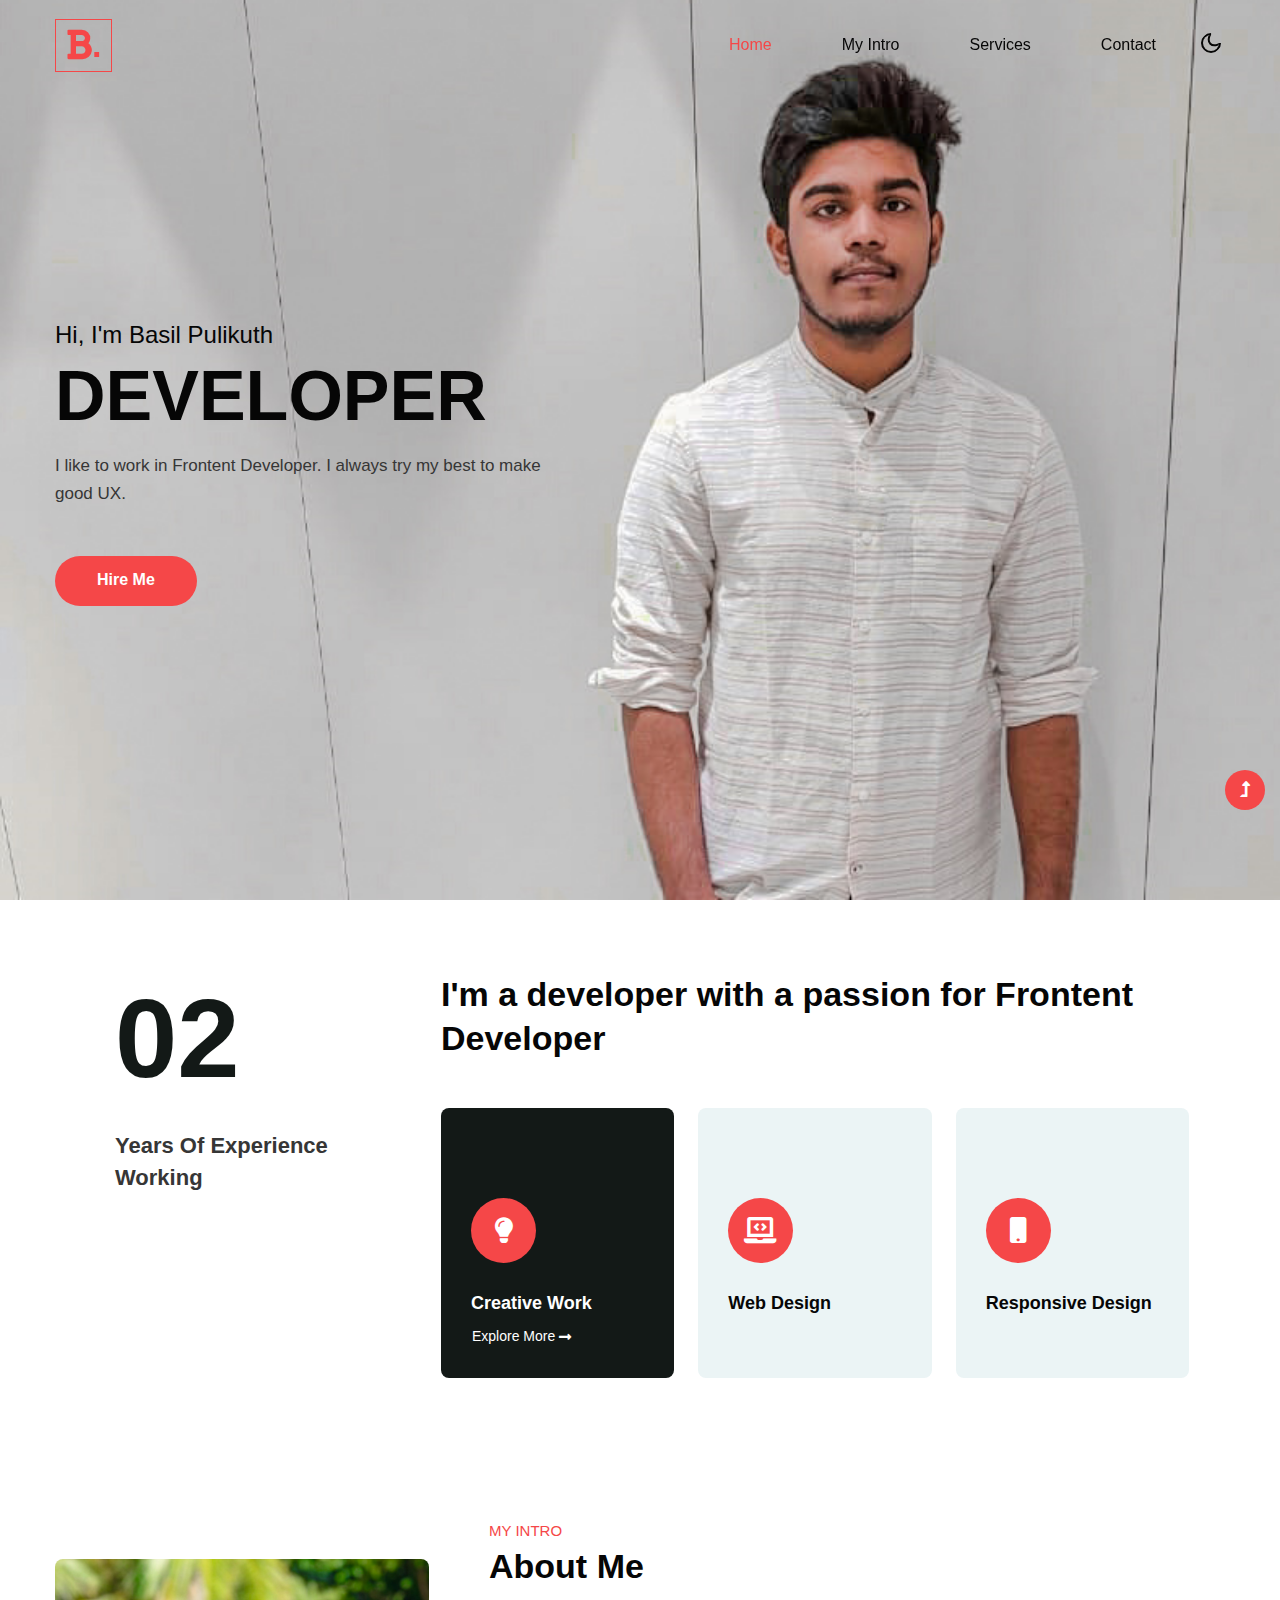
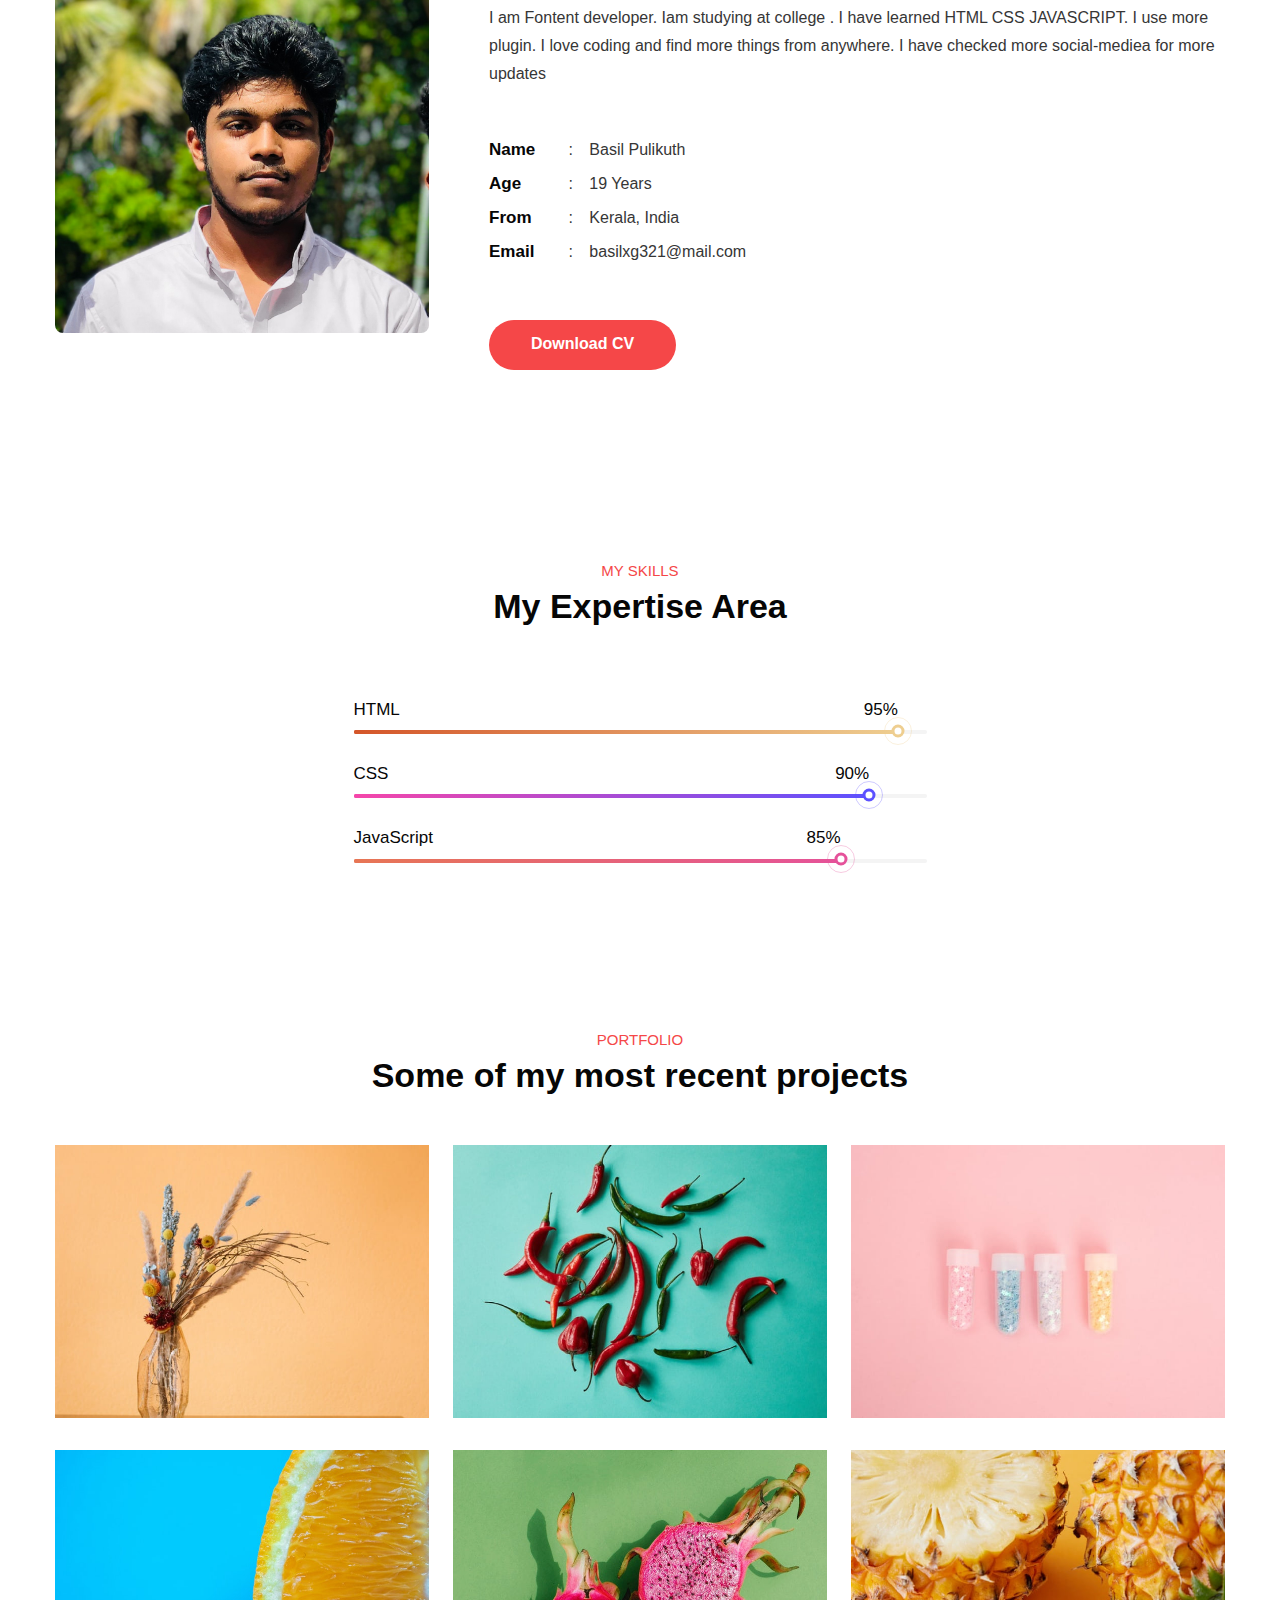
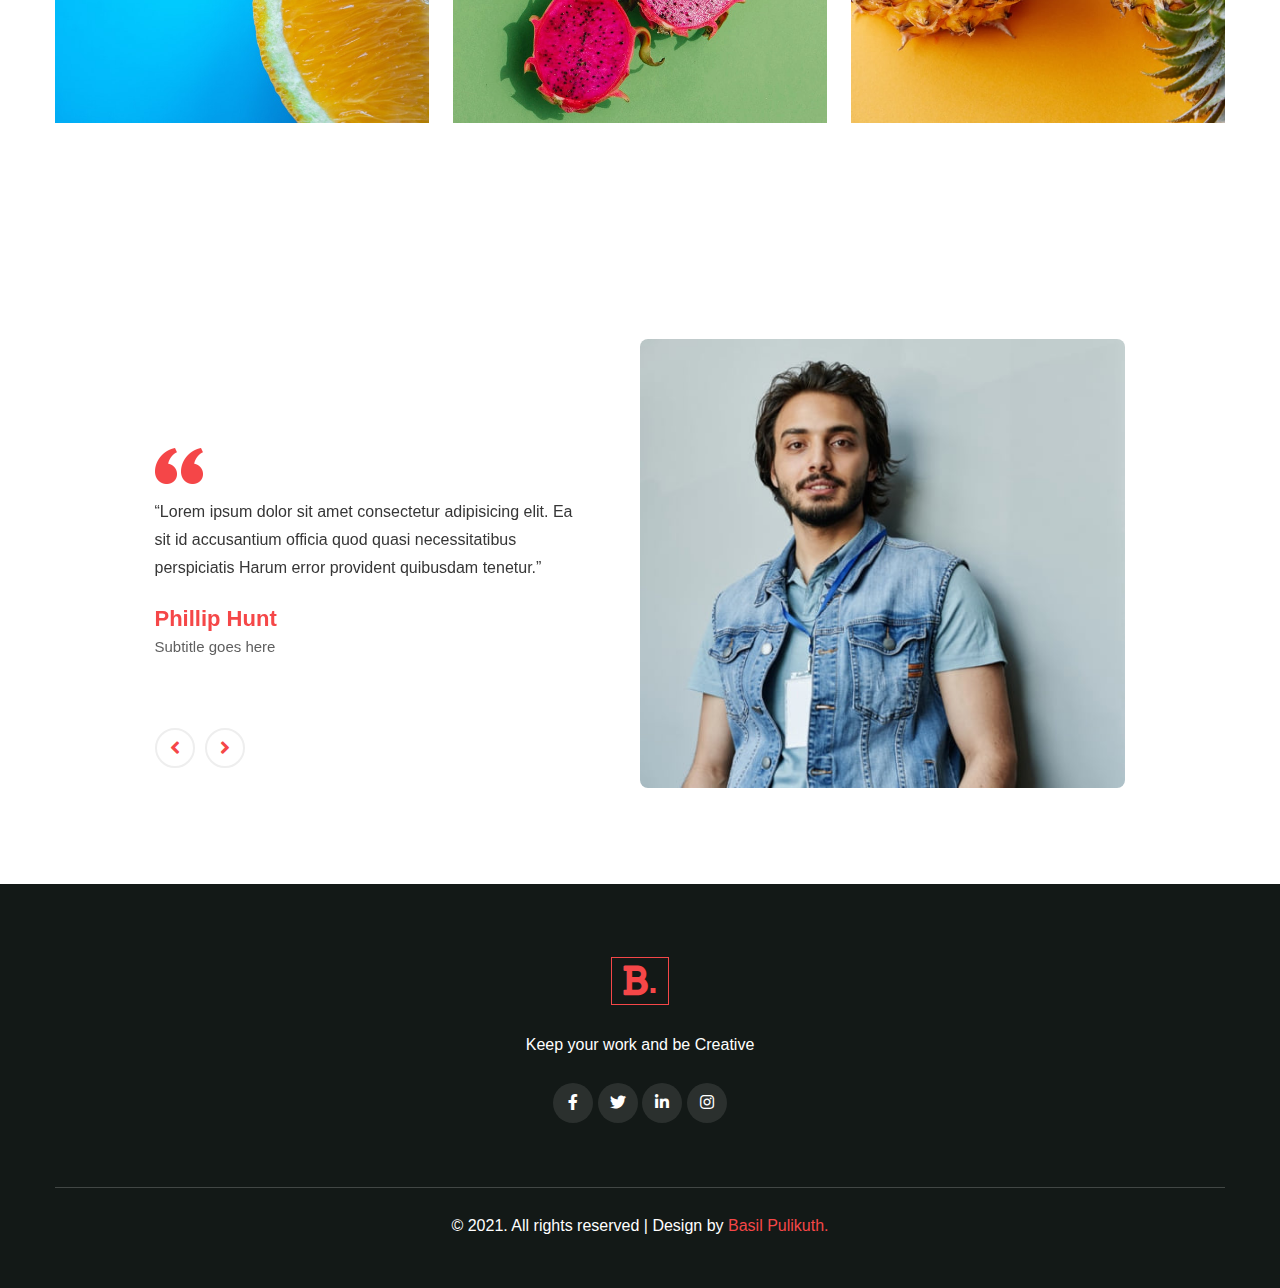
==== commit d3500f55: "home paragraph changed" ====
--- a/index.html
+++ b/index.html
@@ -78,7 +78,7 @@
             <h4>Hi, I'm Basil Pulikuth</h4>
             <h3 class="mb-3 mt-1">Developer</h3>
             <p class="banner-sub me-md-5">
-              I love to work in Frontent Developer. I always try my best to make
+              I like to work in Frontent Developer. I always try my best to make
               good UX.
             </p>
             <div class="d-flex align-items-center buttons-banner mt-sm-5 mt-4">
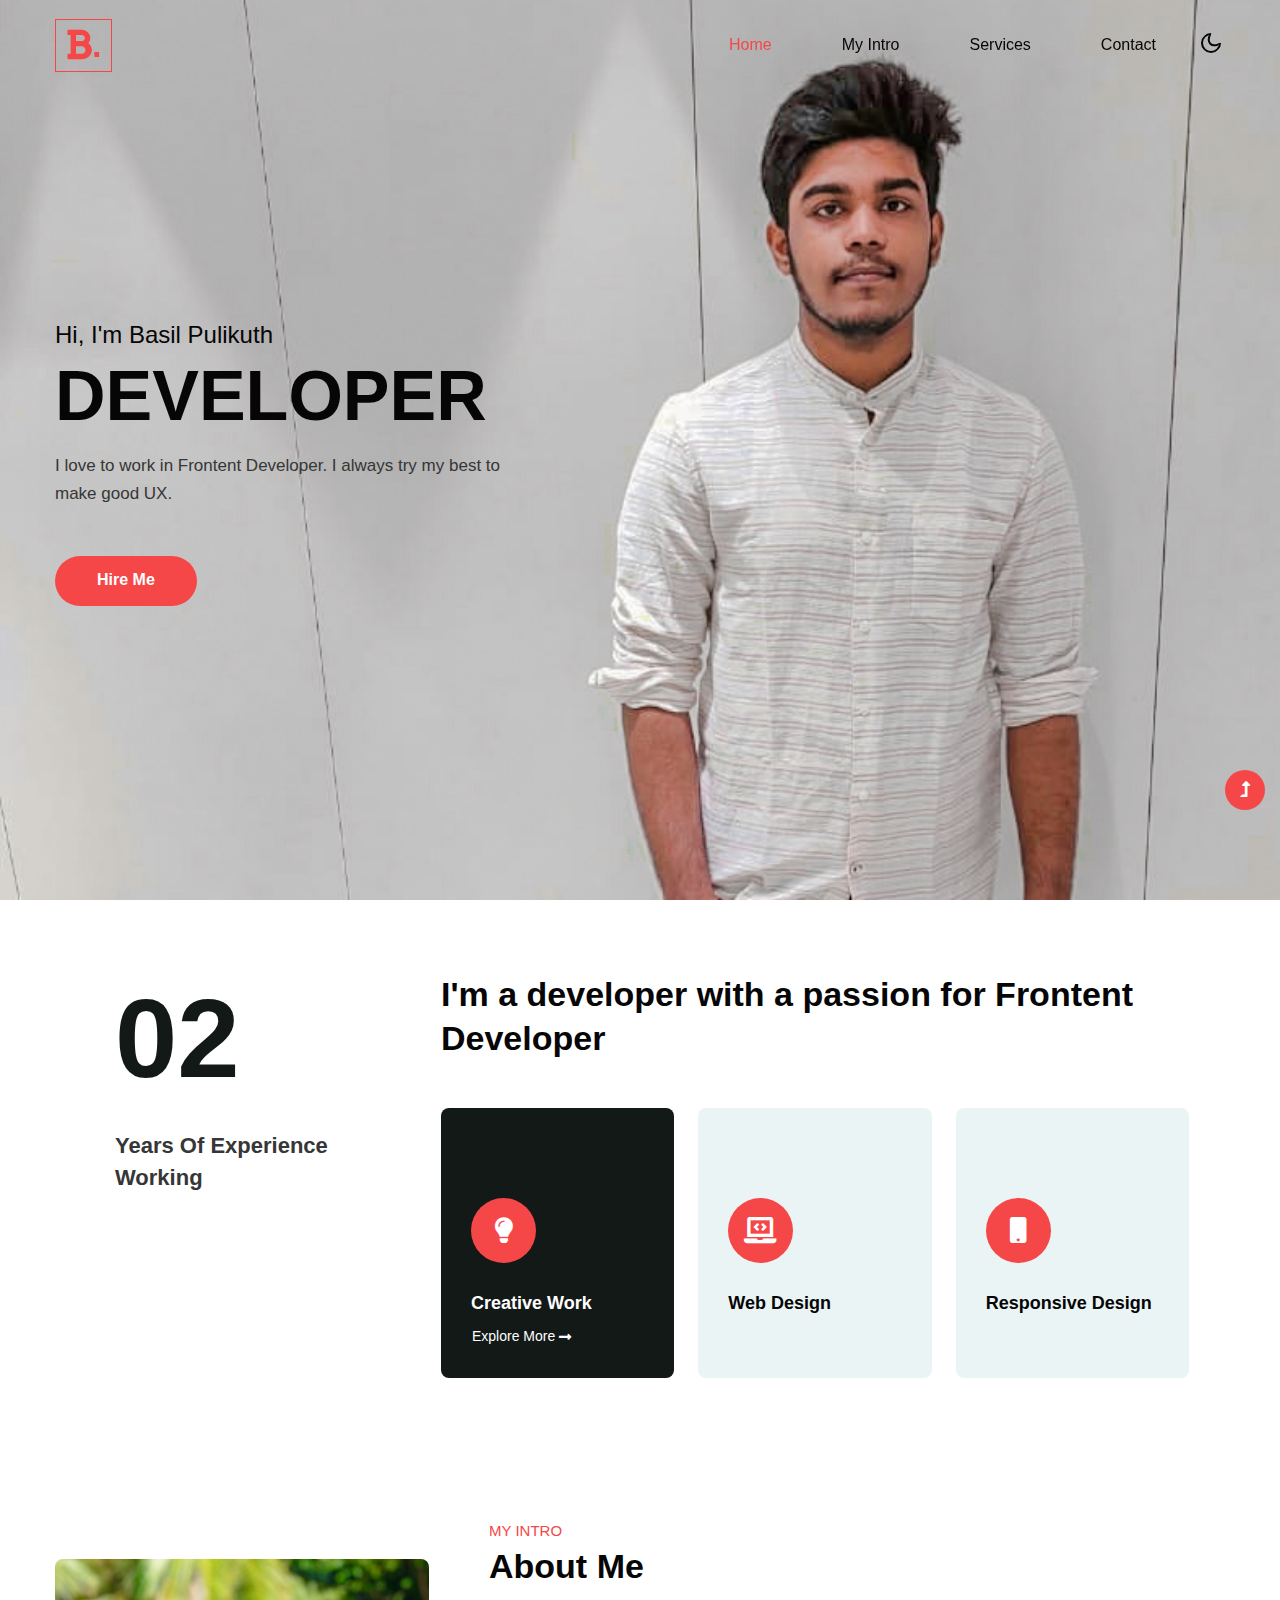
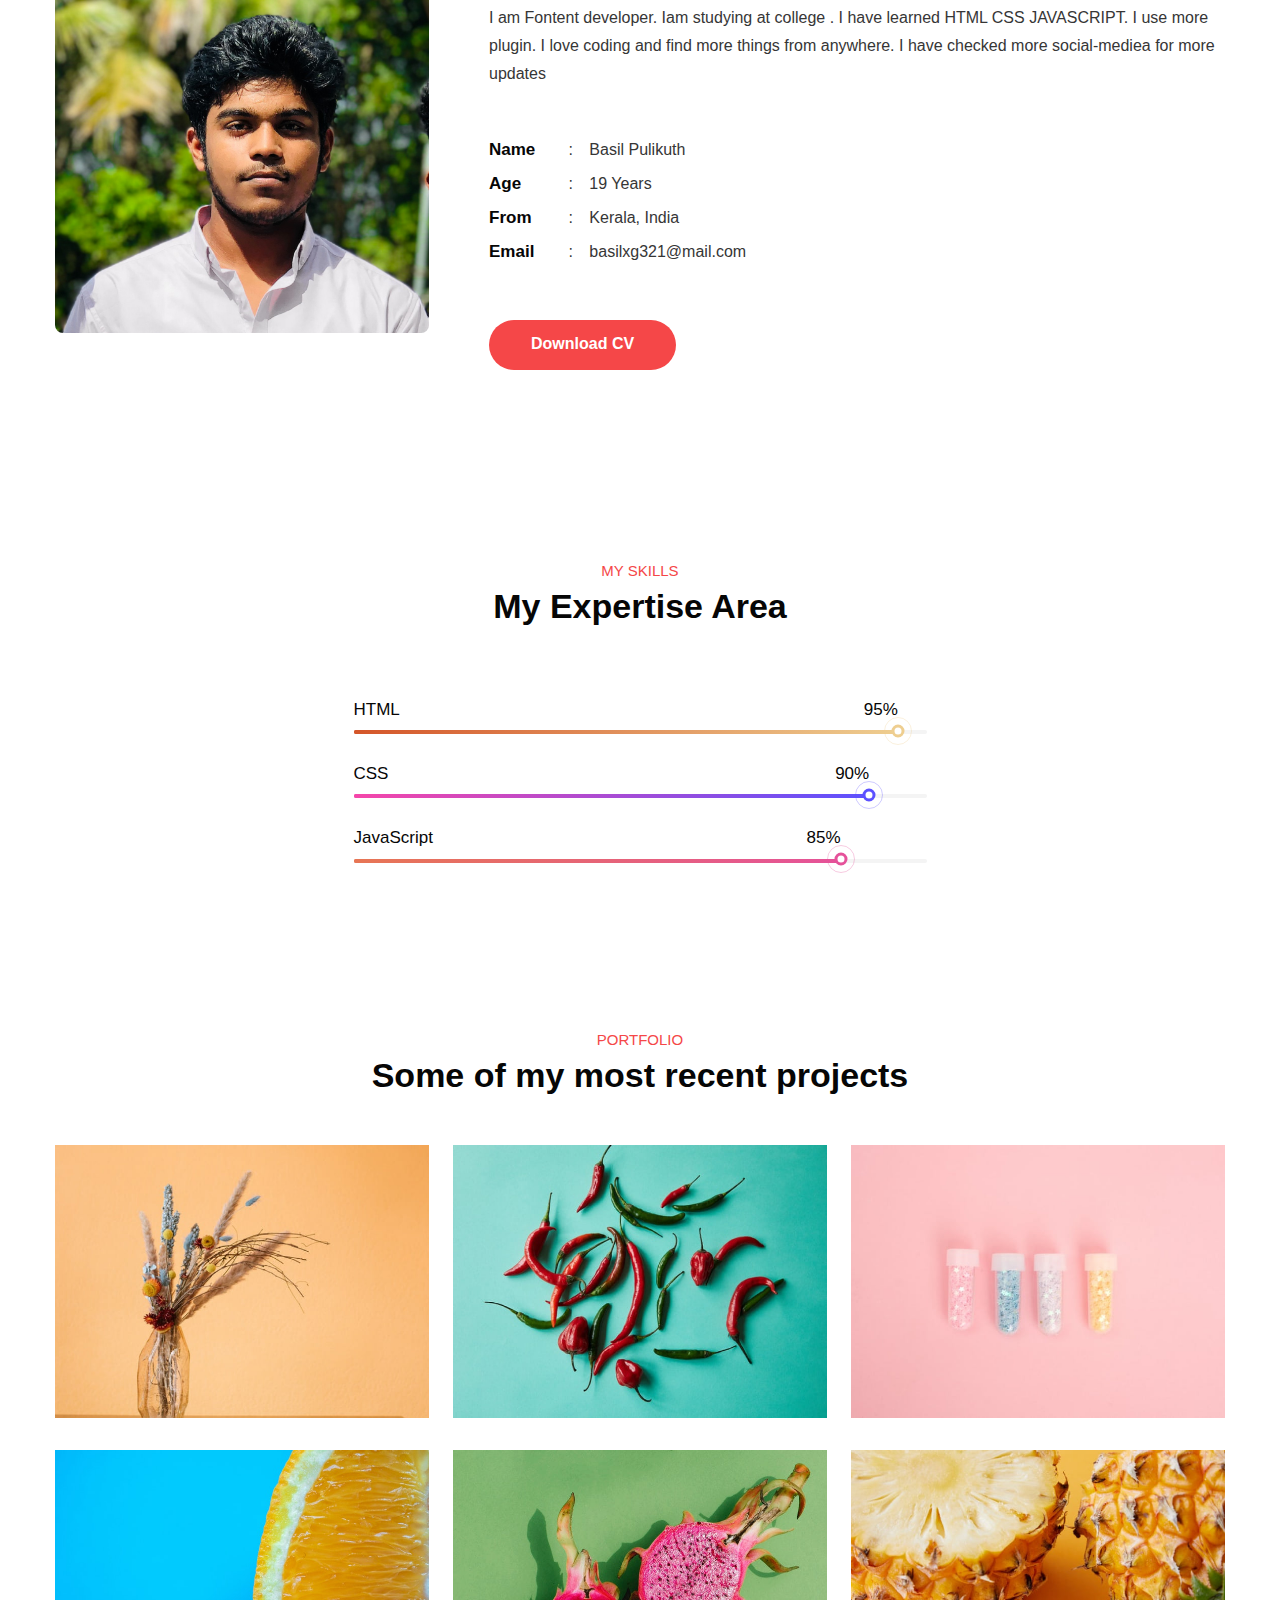
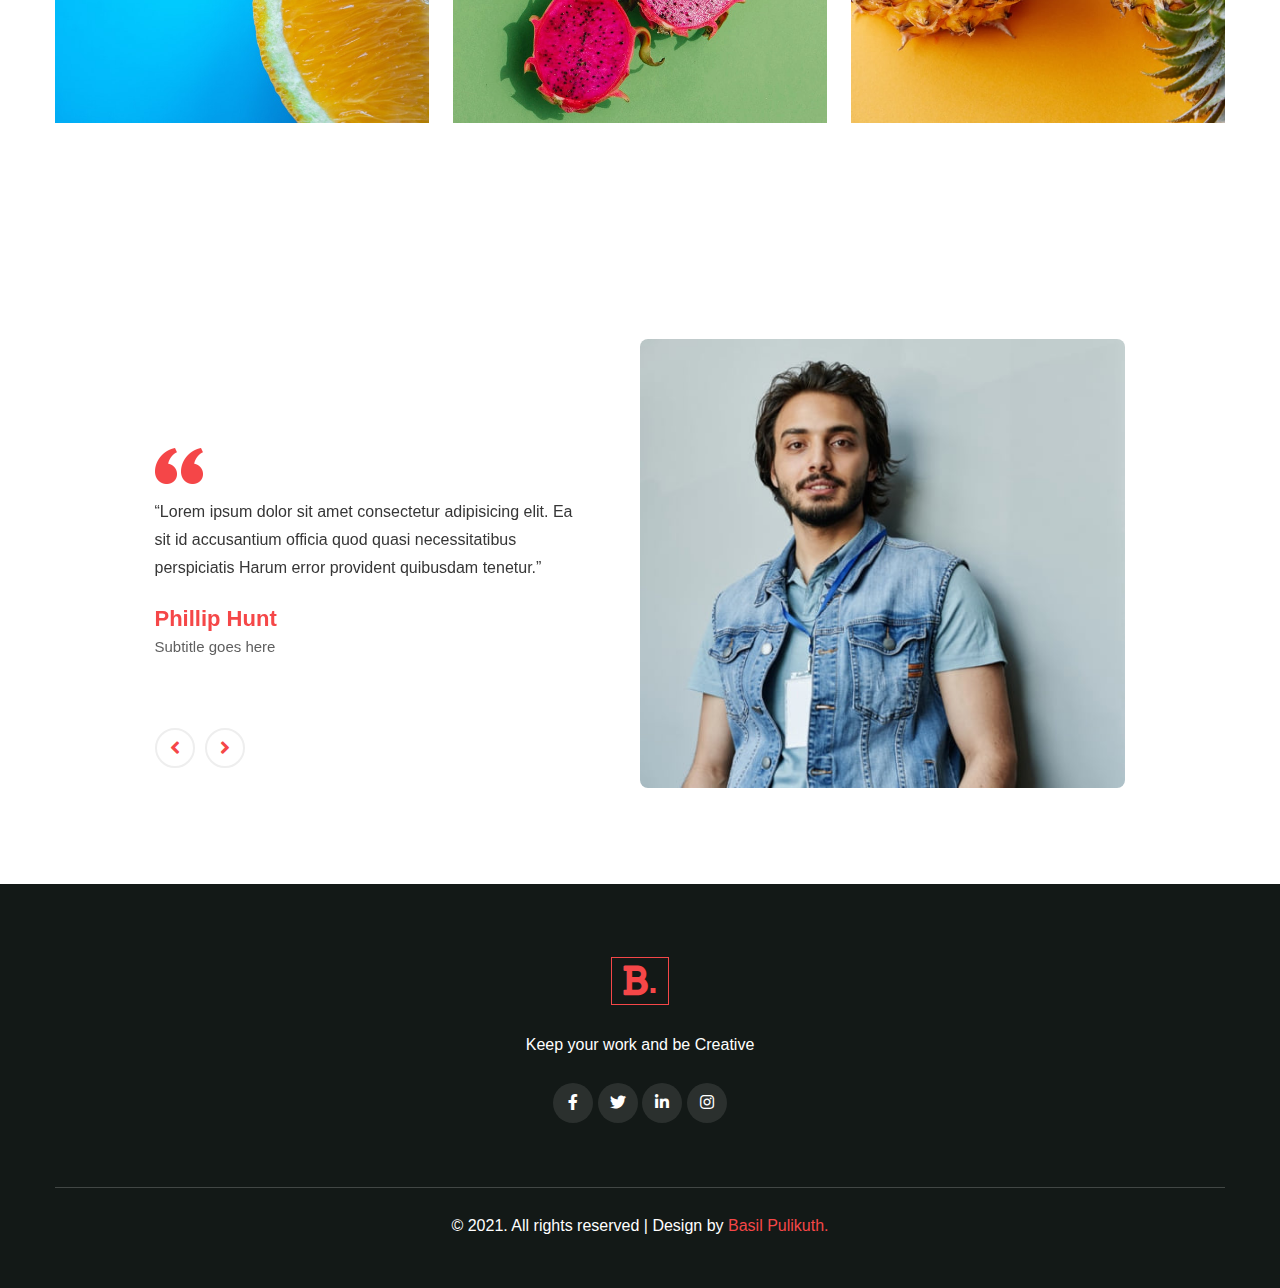
==== commit 2e3cbe96: "edit banner section" ====
--- a/index.html
+++ b/index.html
@@ -78,7 +78,7 @@
             <h4>Hi, I'm Basil Pulikuth</h4>
             <h3 class="mb-3 mt-1">Developer</h3>
             <p class="banner-sub me-md-5">
-              I like to work in Frontent Developer. I always try my best to make
+              I love to work in Frontent Developer. I always try my best to make
               good UX.
             </p>
             <div class="d-flex align-items-center buttons-banner mt-sm-5 mt-4">
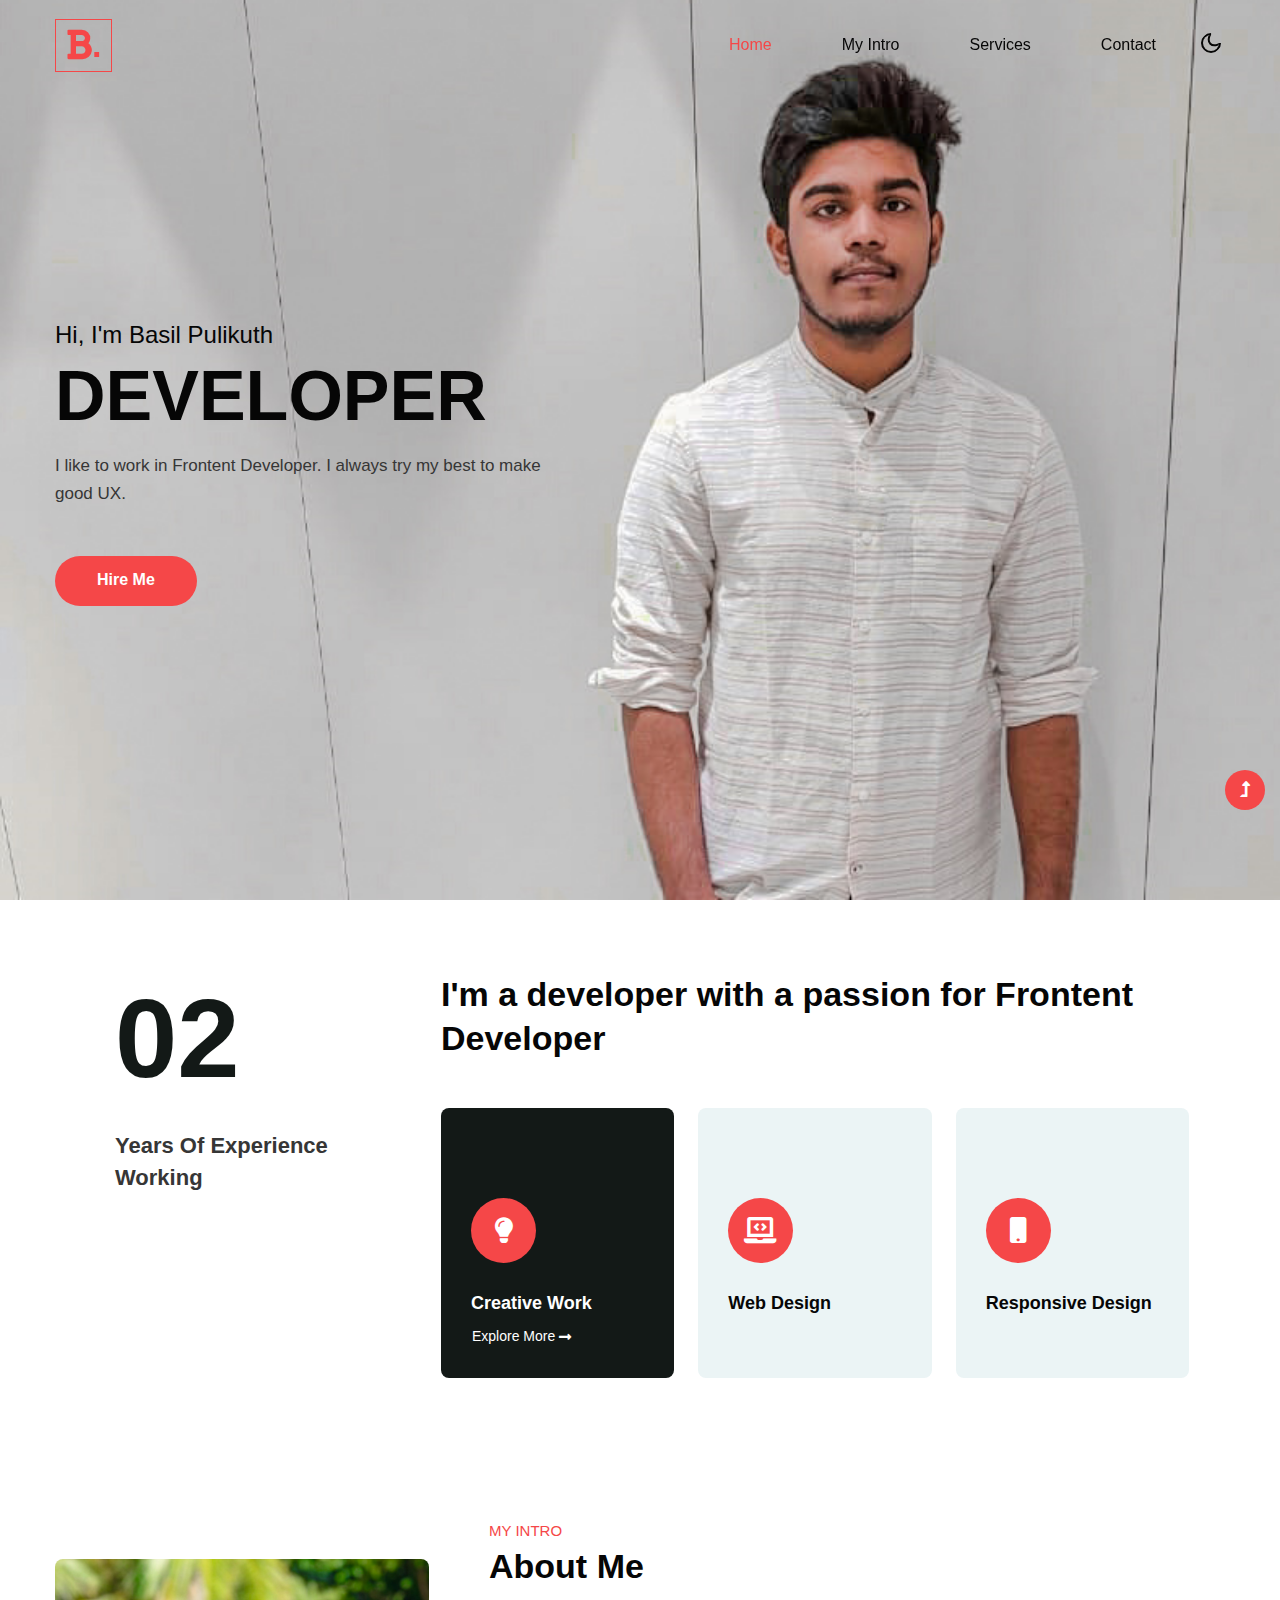
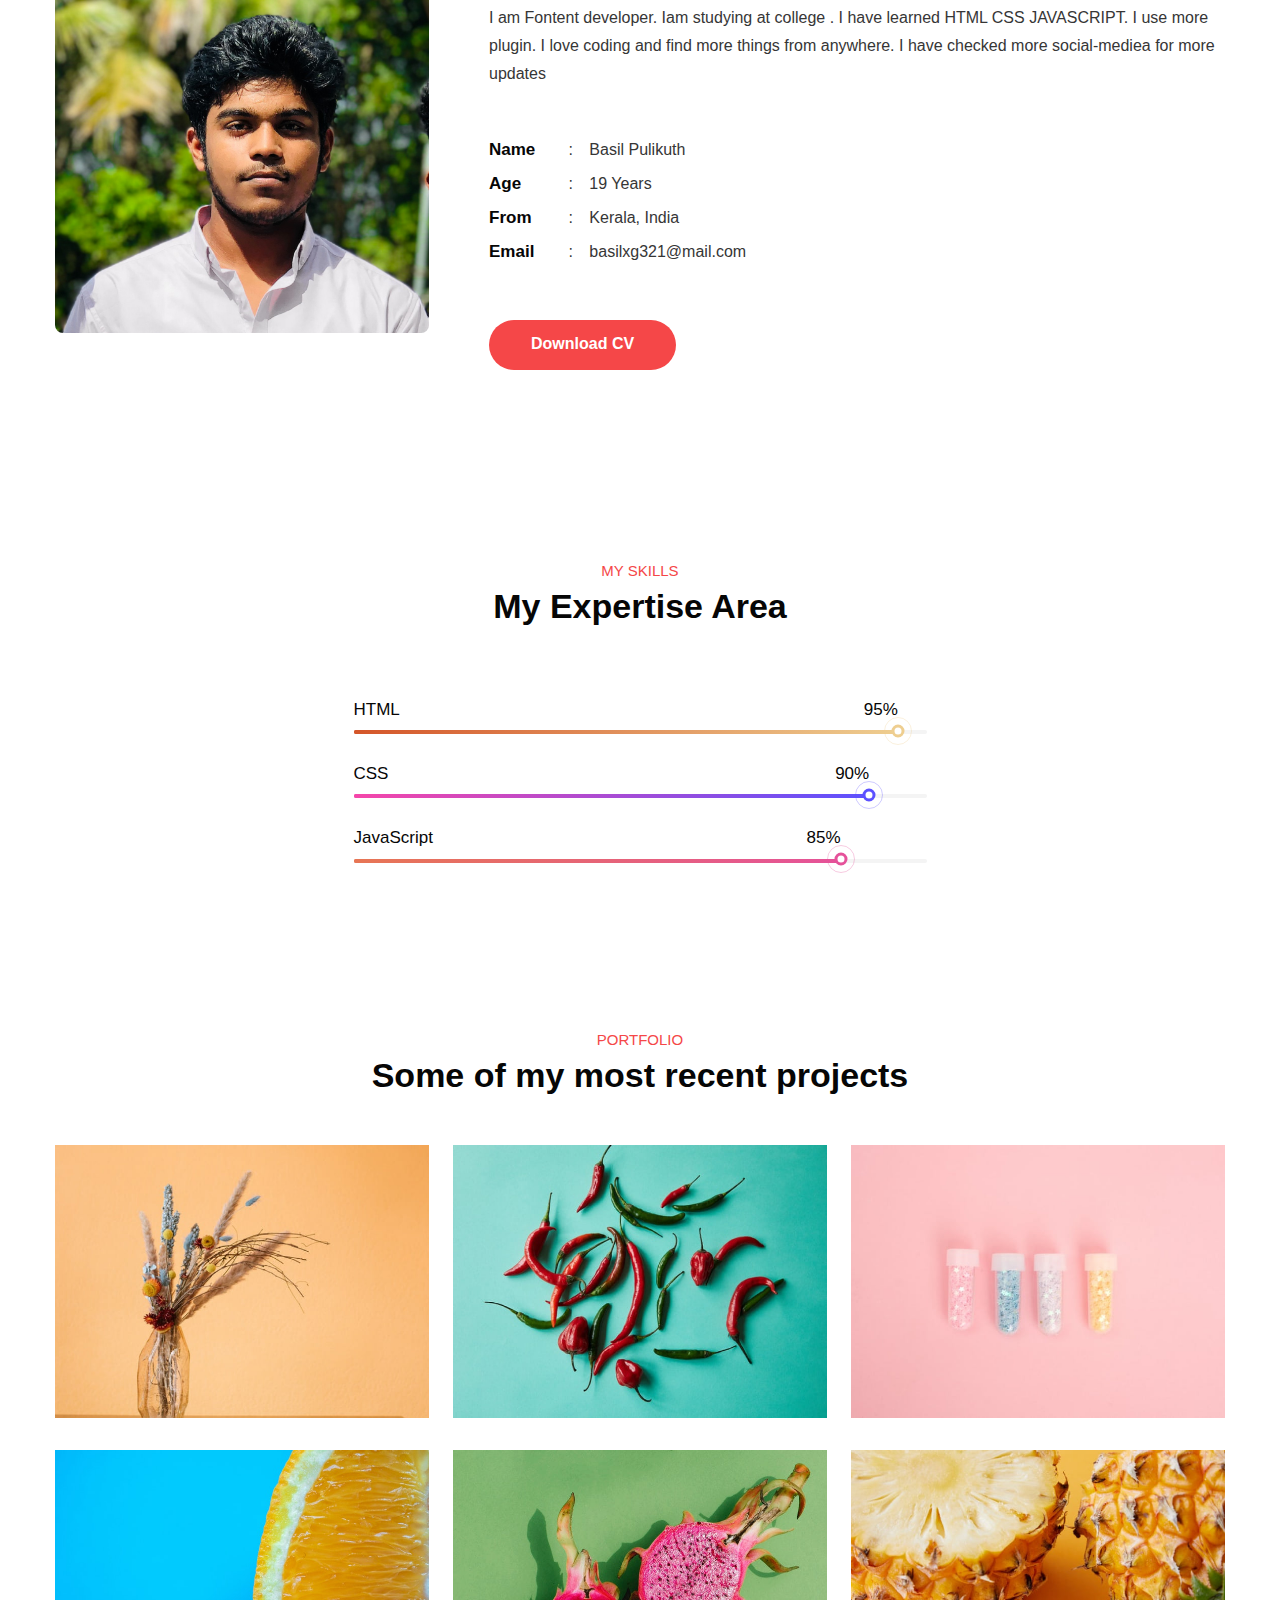
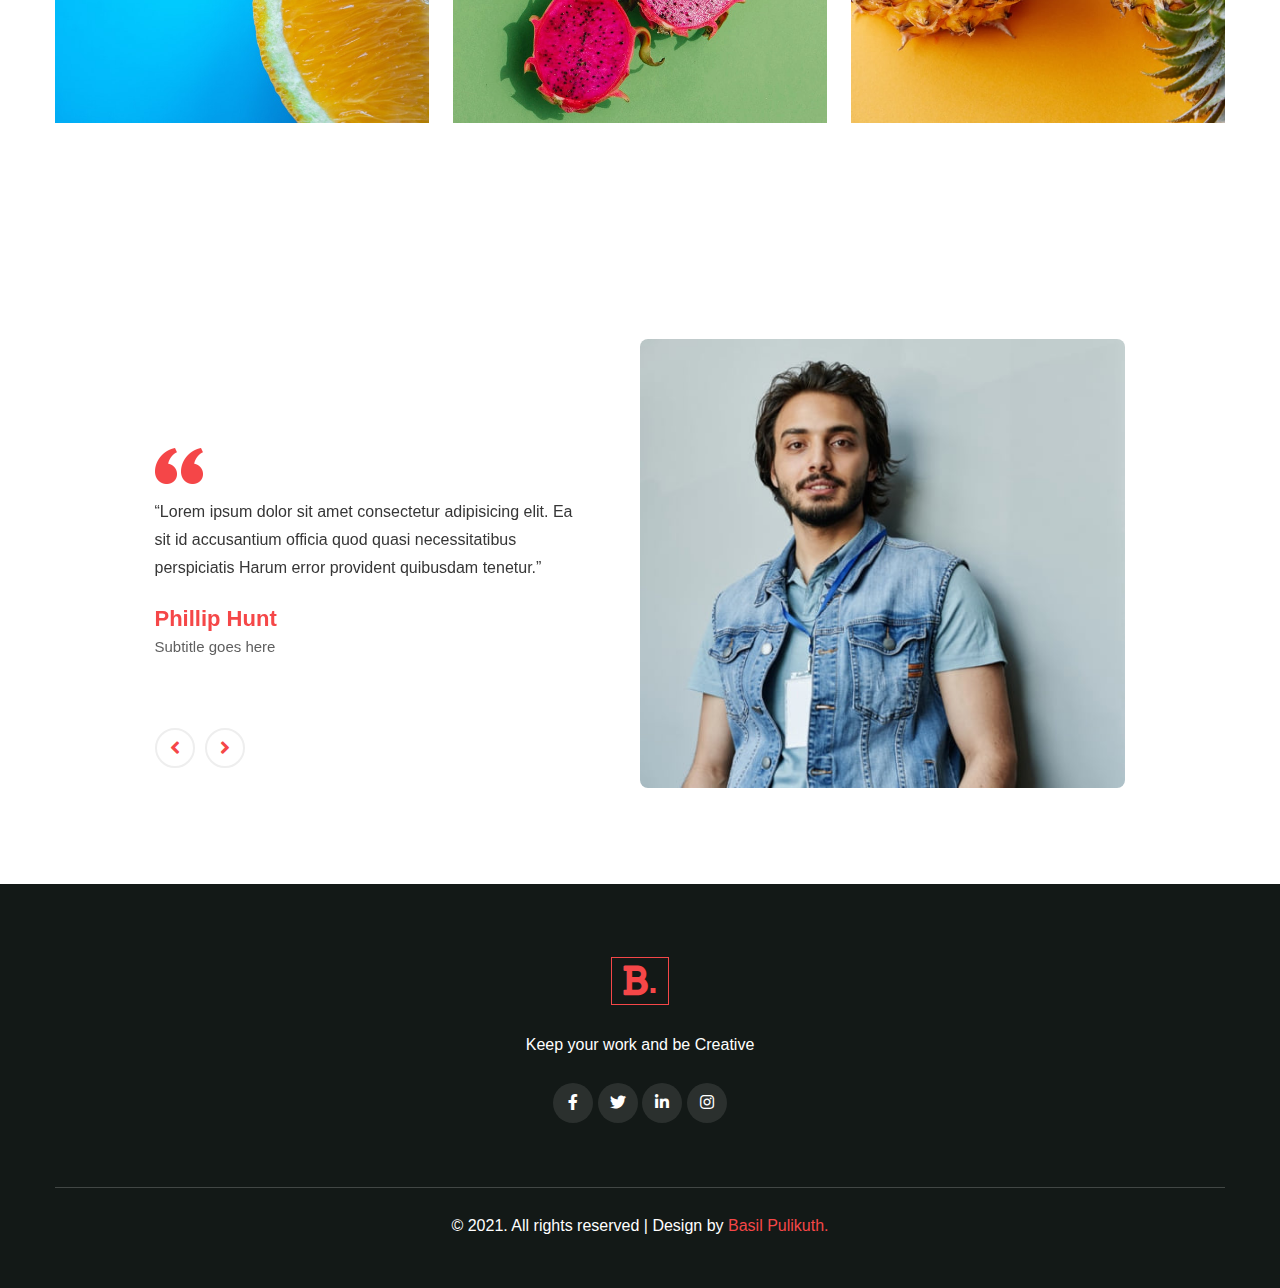
==== commit df22f503: "love to like" ====
--- a/index.html
+++ b/index.html
@@ -78,7 +78,7 @@
             <h4>Hi, I'm Basil Pulikuth</h4>
             <h3 class="mb-3 mt-1">Developer</h3>
             <p class="banner-sub me-md-5">
-              I love to work in Frontent Developer. I always try my best to make
+              I like to work in Frontent Developer. I always try my best to make
               good UX.
             </p>
             <div class="d-flex align-items-center buttons-banner mt-sm-5 mt-4">
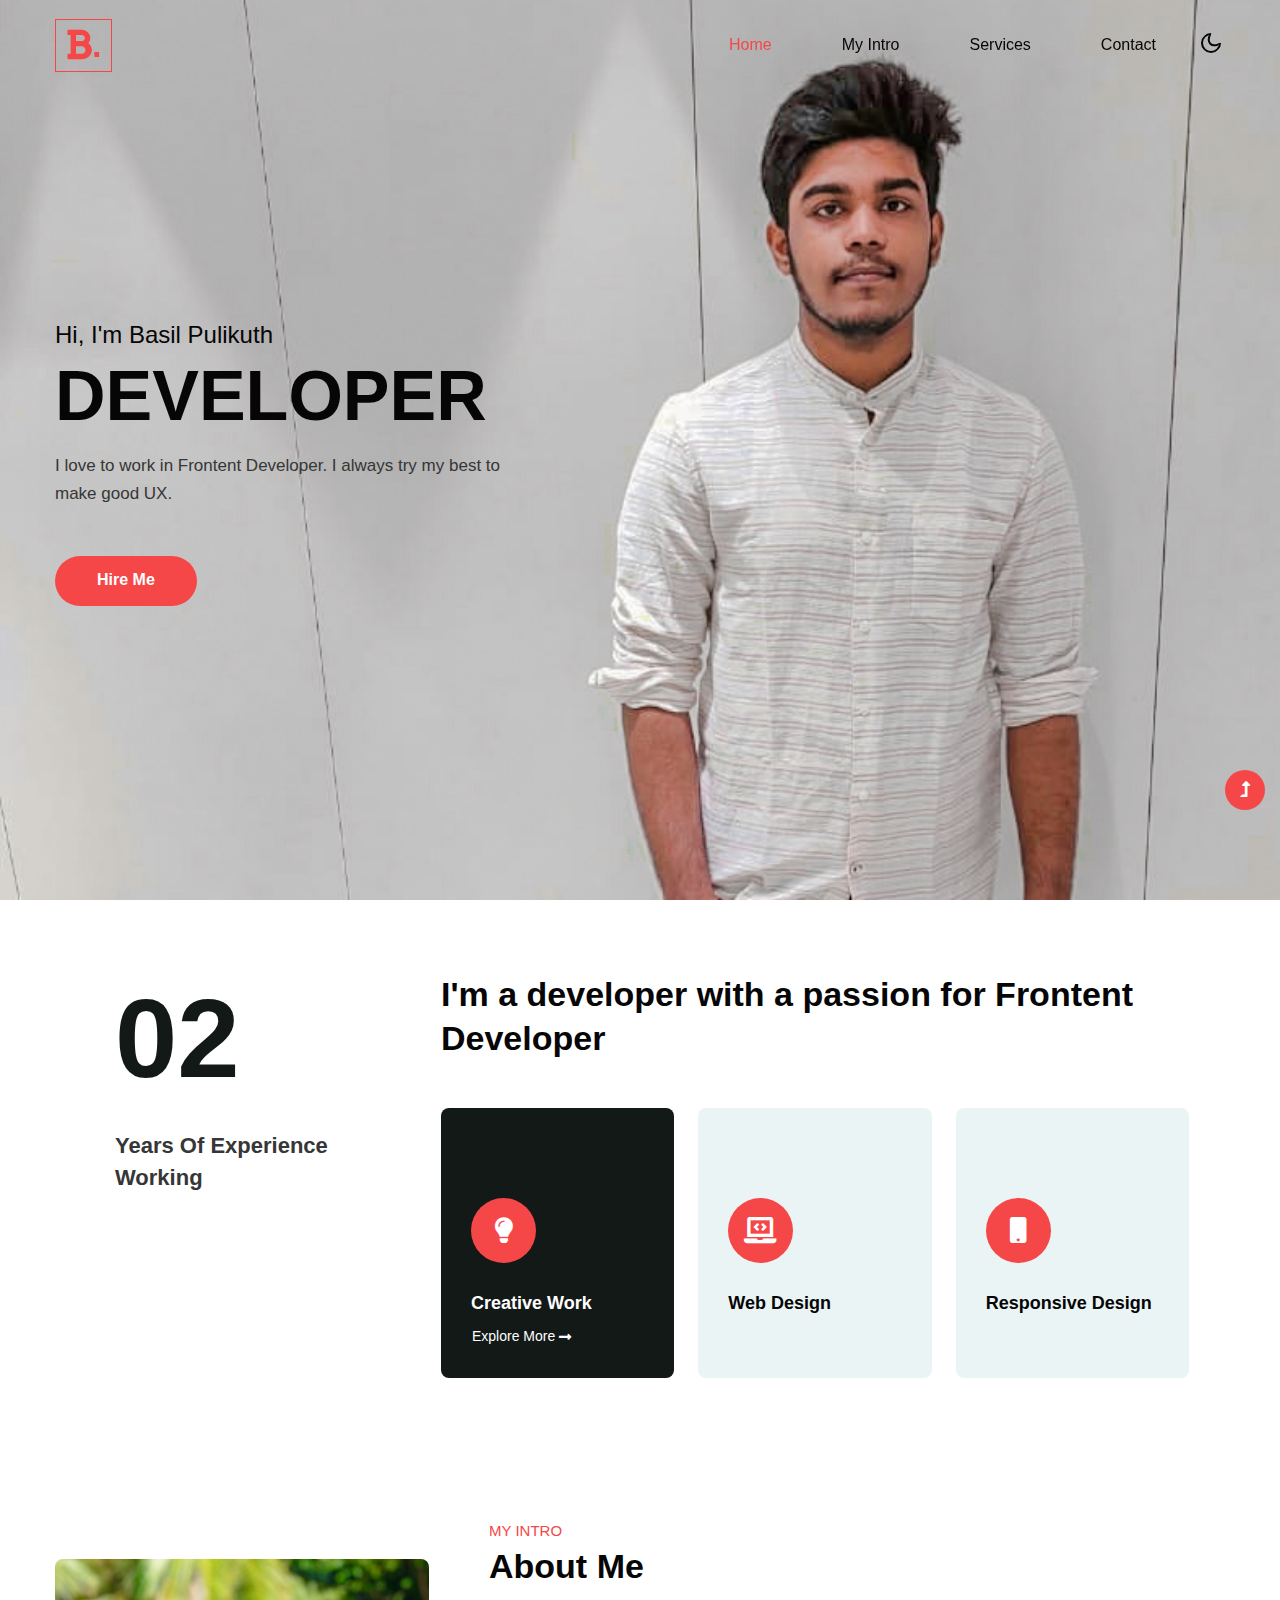
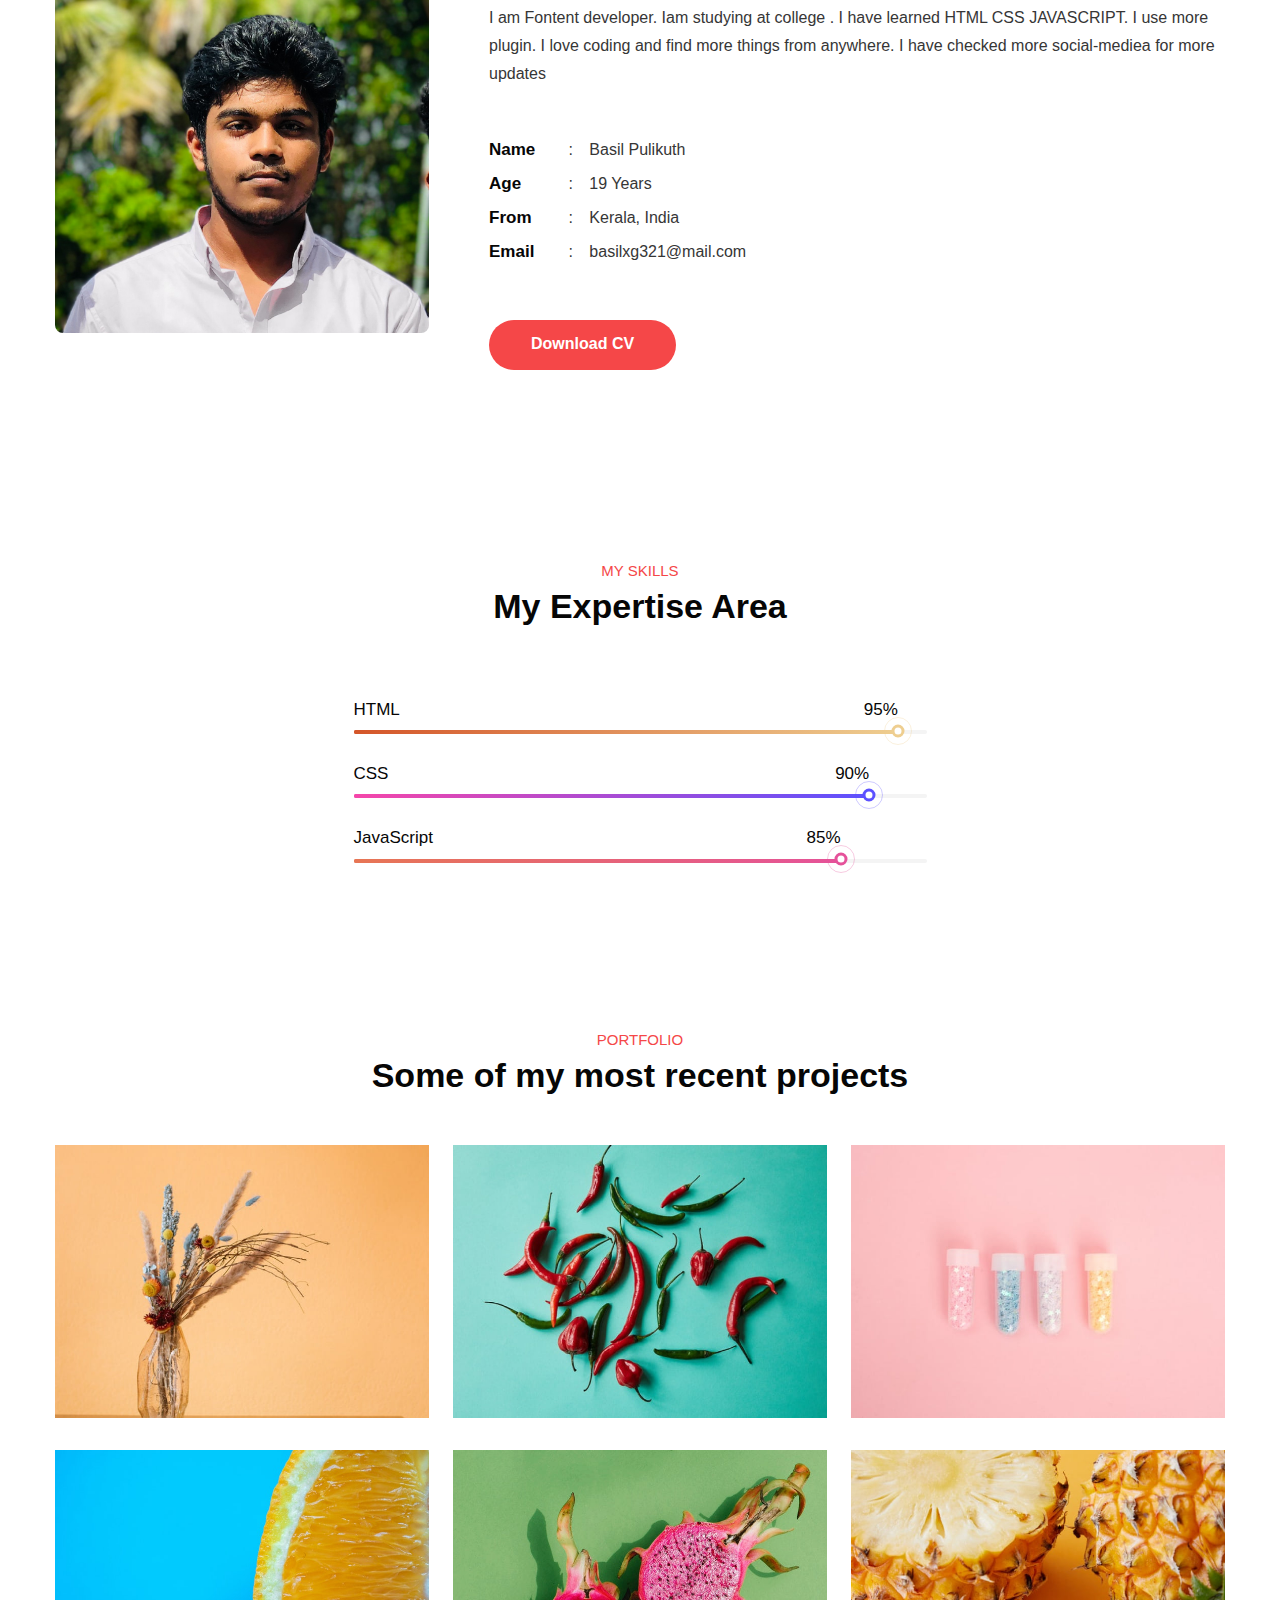
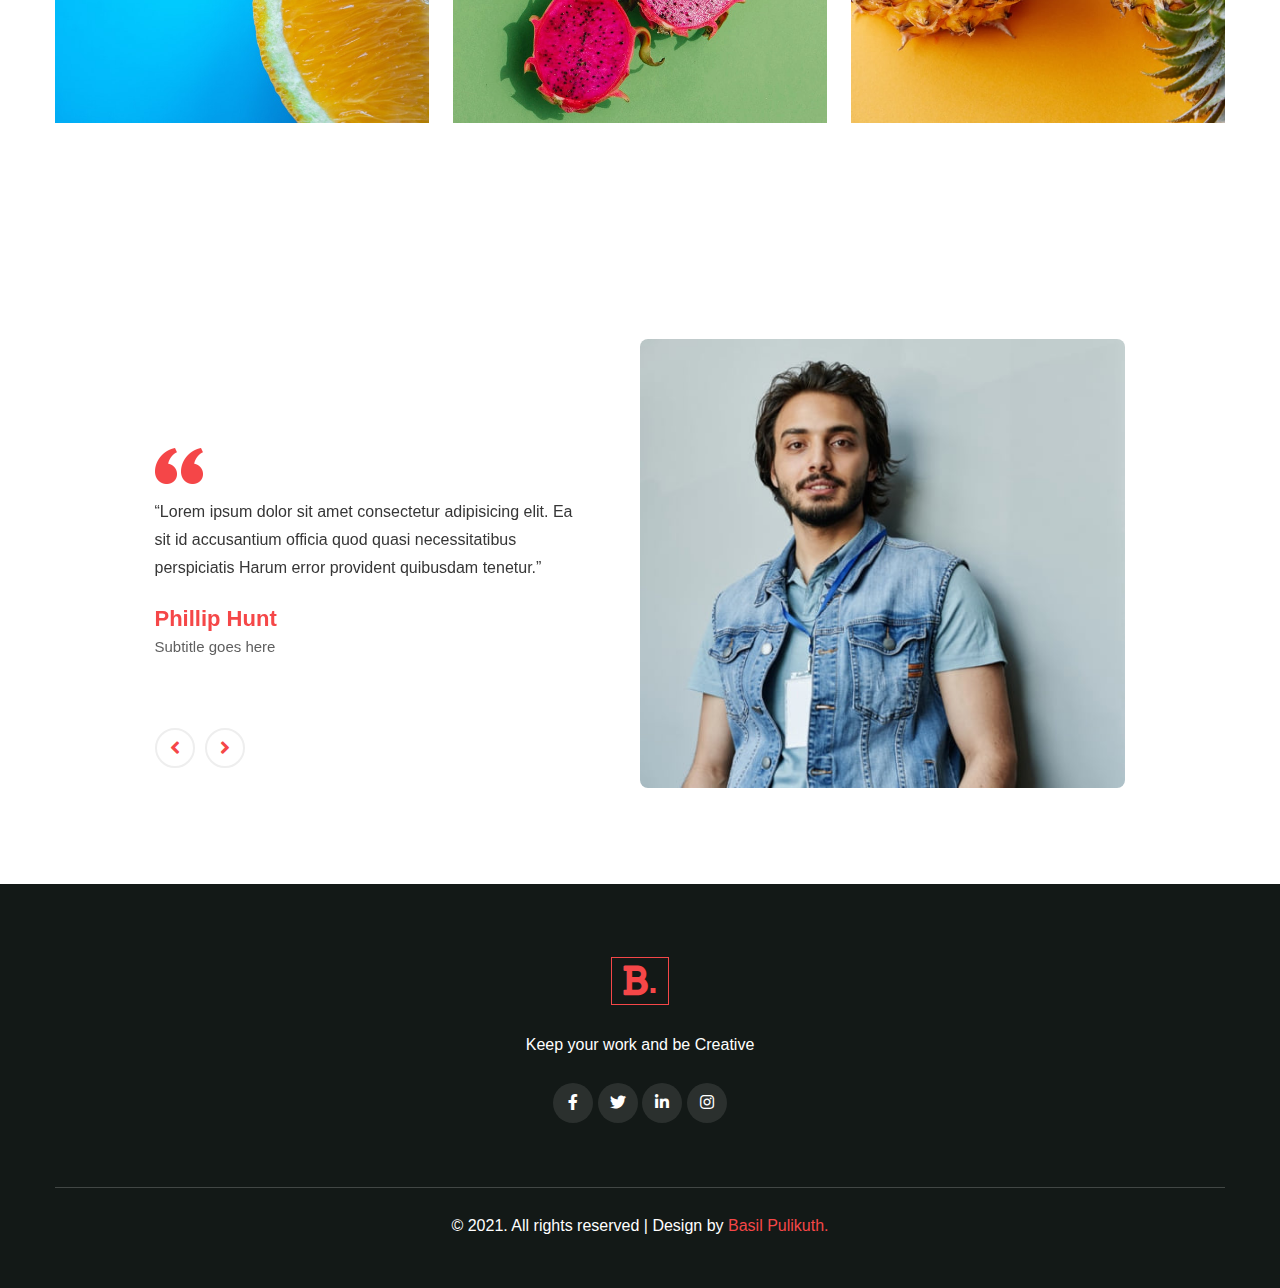
==== commit 634095c1: "like to love" ====
--- a/index.html
+++ b/index.html
@@ -78,7 +78,7 @@
             <h4>Hi, I'm Basil Pulikuth</h4>
             <h3 class="mb-3 mt-1">Developer</h3>
             <p class="banner-sub me-md-5">
-              I like to work in Frontent Developer. I always try my best to make
+              I love to work in Frontent Developer. I always try my best to make
               good UX.
             </p>
             <div class="d-flex align-items-center buttons-banner mt-sm-5 mt-4">
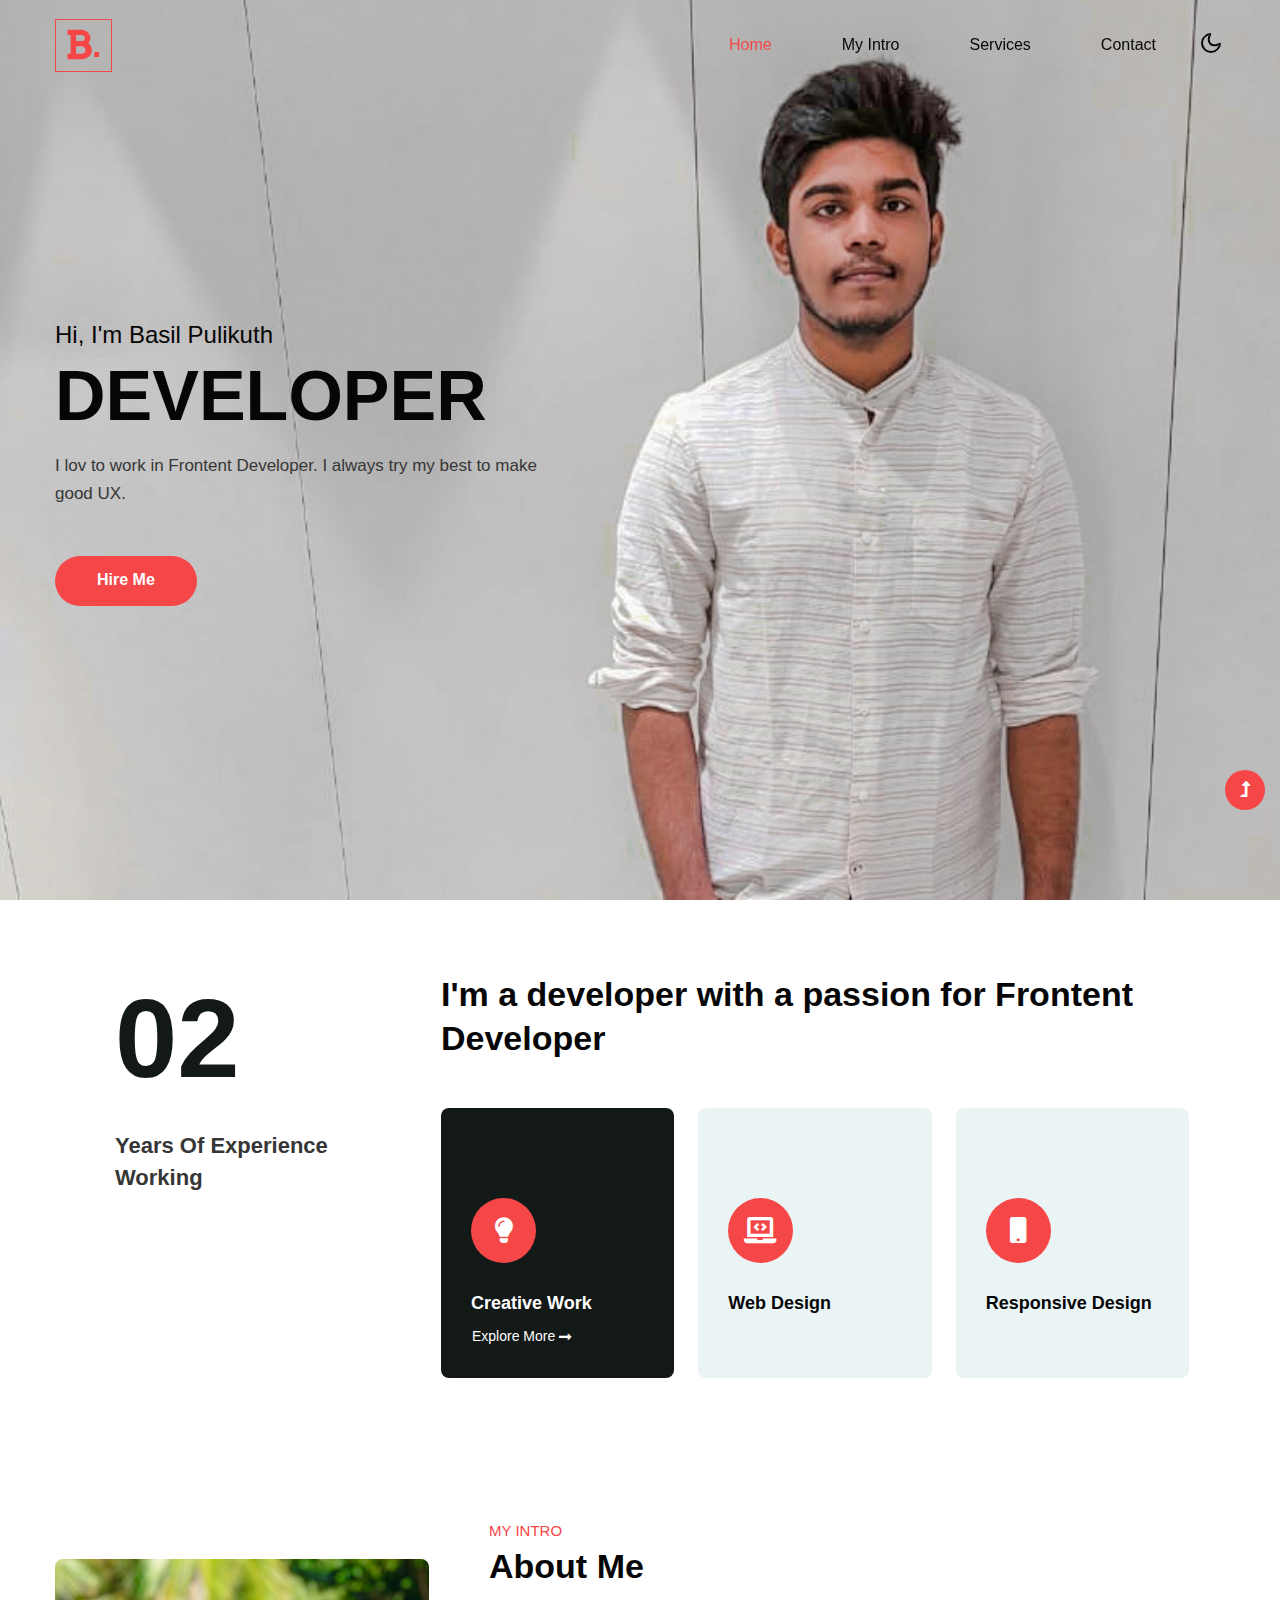
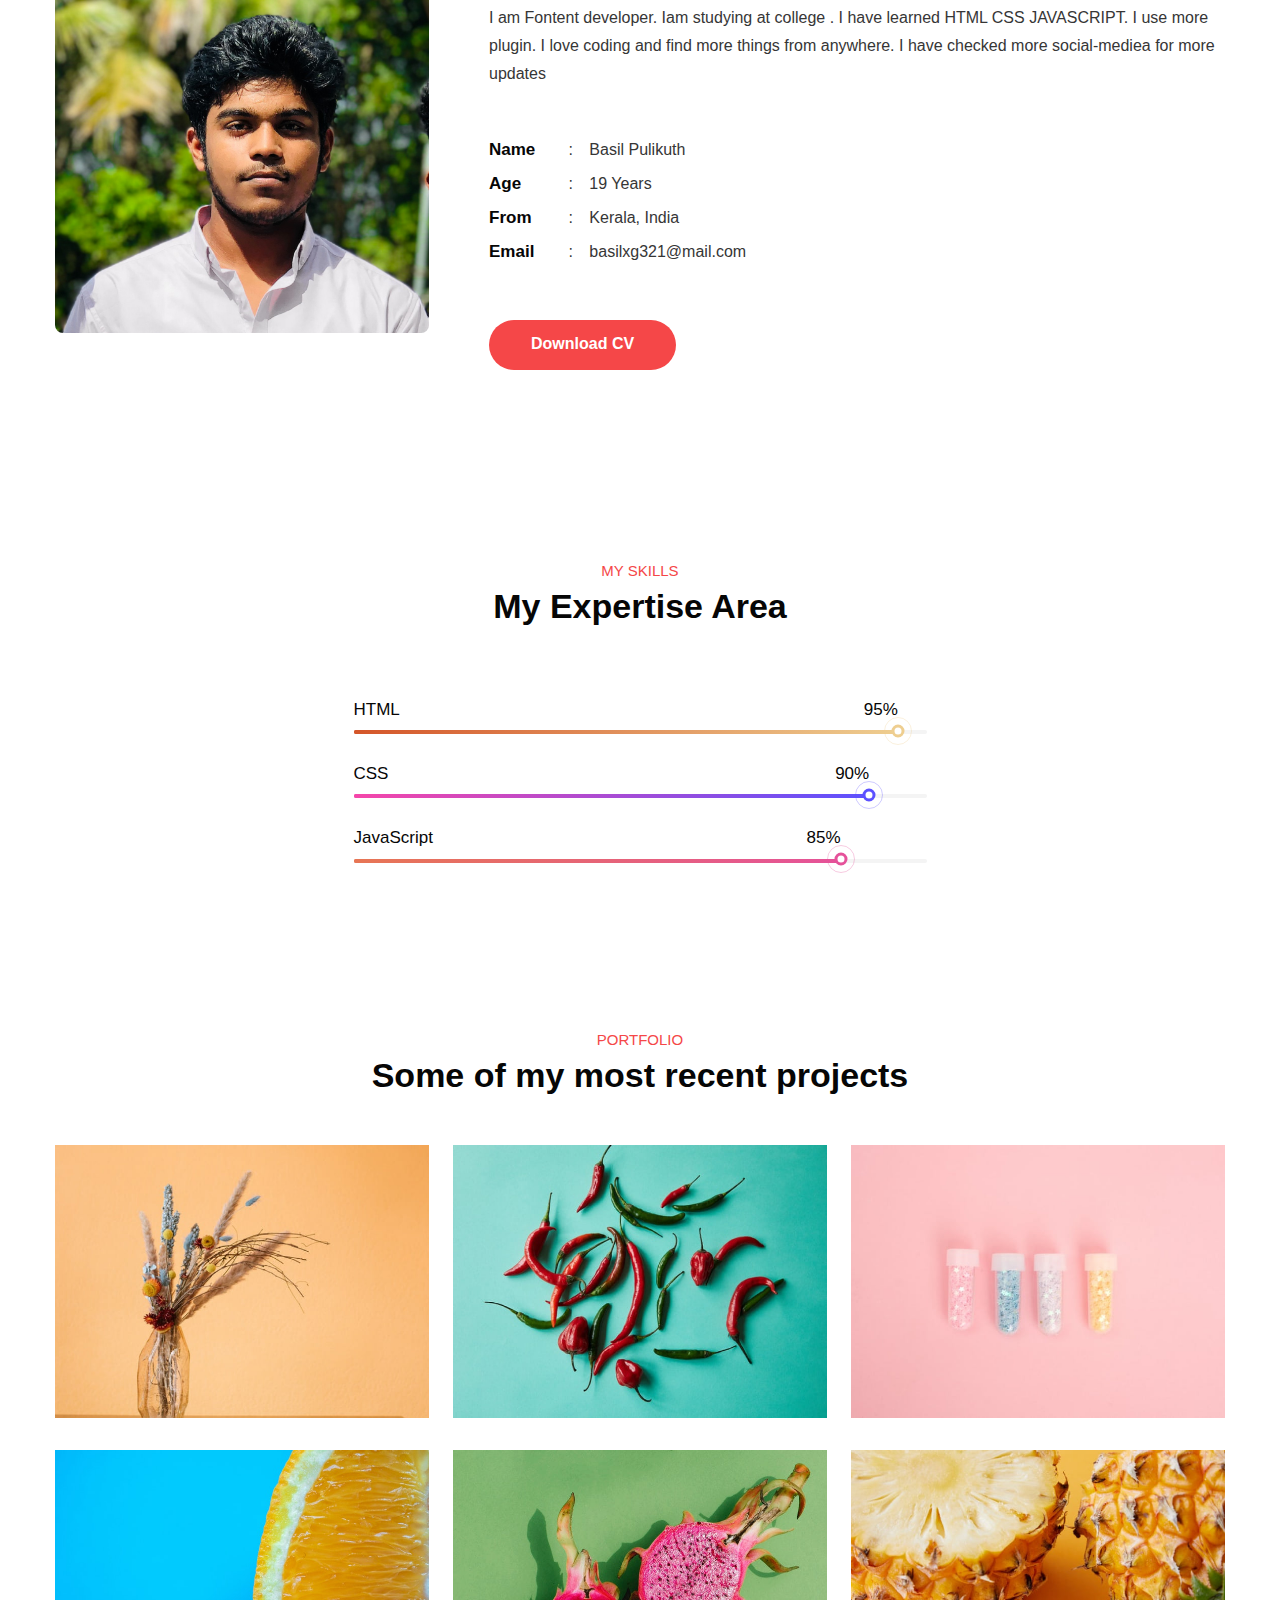
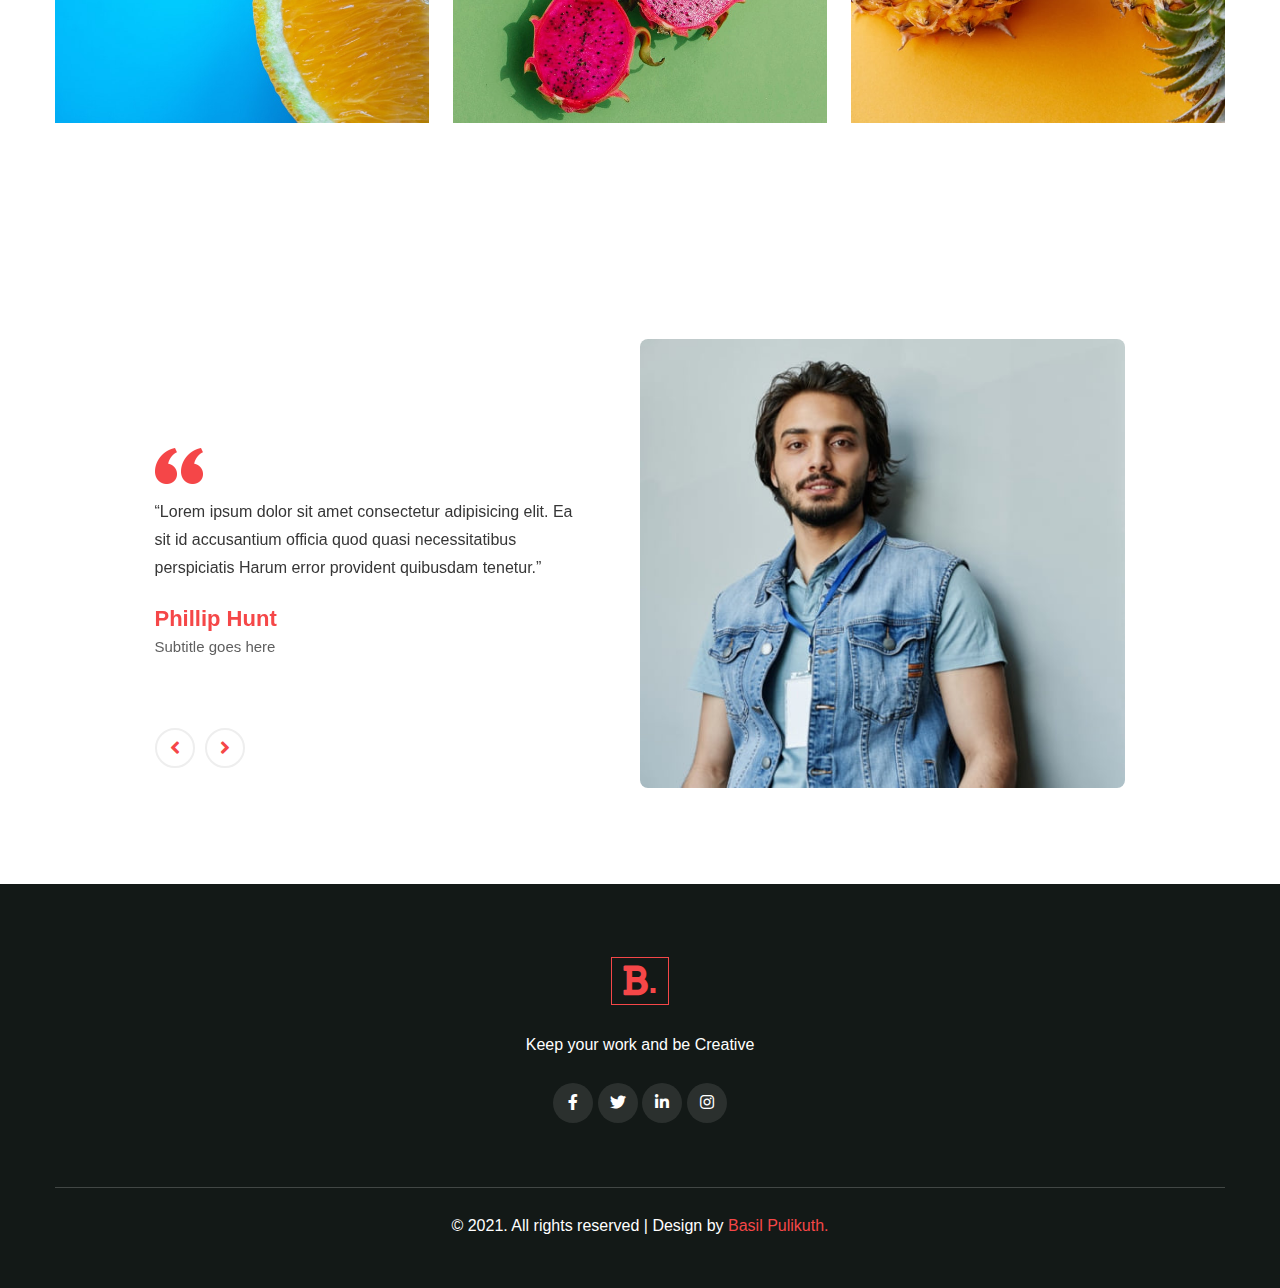
==== commit c80ecaea: "love to lov" ====
--- a/index.html
+++ b/index.html
@@ -78,7 +78,7 @@
             <h4>Hi, I'm Basil Pulikuth</h4>
             <h3 class="mb-3 mt-1">Developer</h3>
             <p class="banner-sub me-md-5">
-              I love to work in Frontent Developer. I always try my best to make
+              I lov to work in Frontent Developer. I always try my best to make
               good UX.
             </p>
             <div class="d-flex align-items-center buttons-banner mt-sm-5 mt-4">
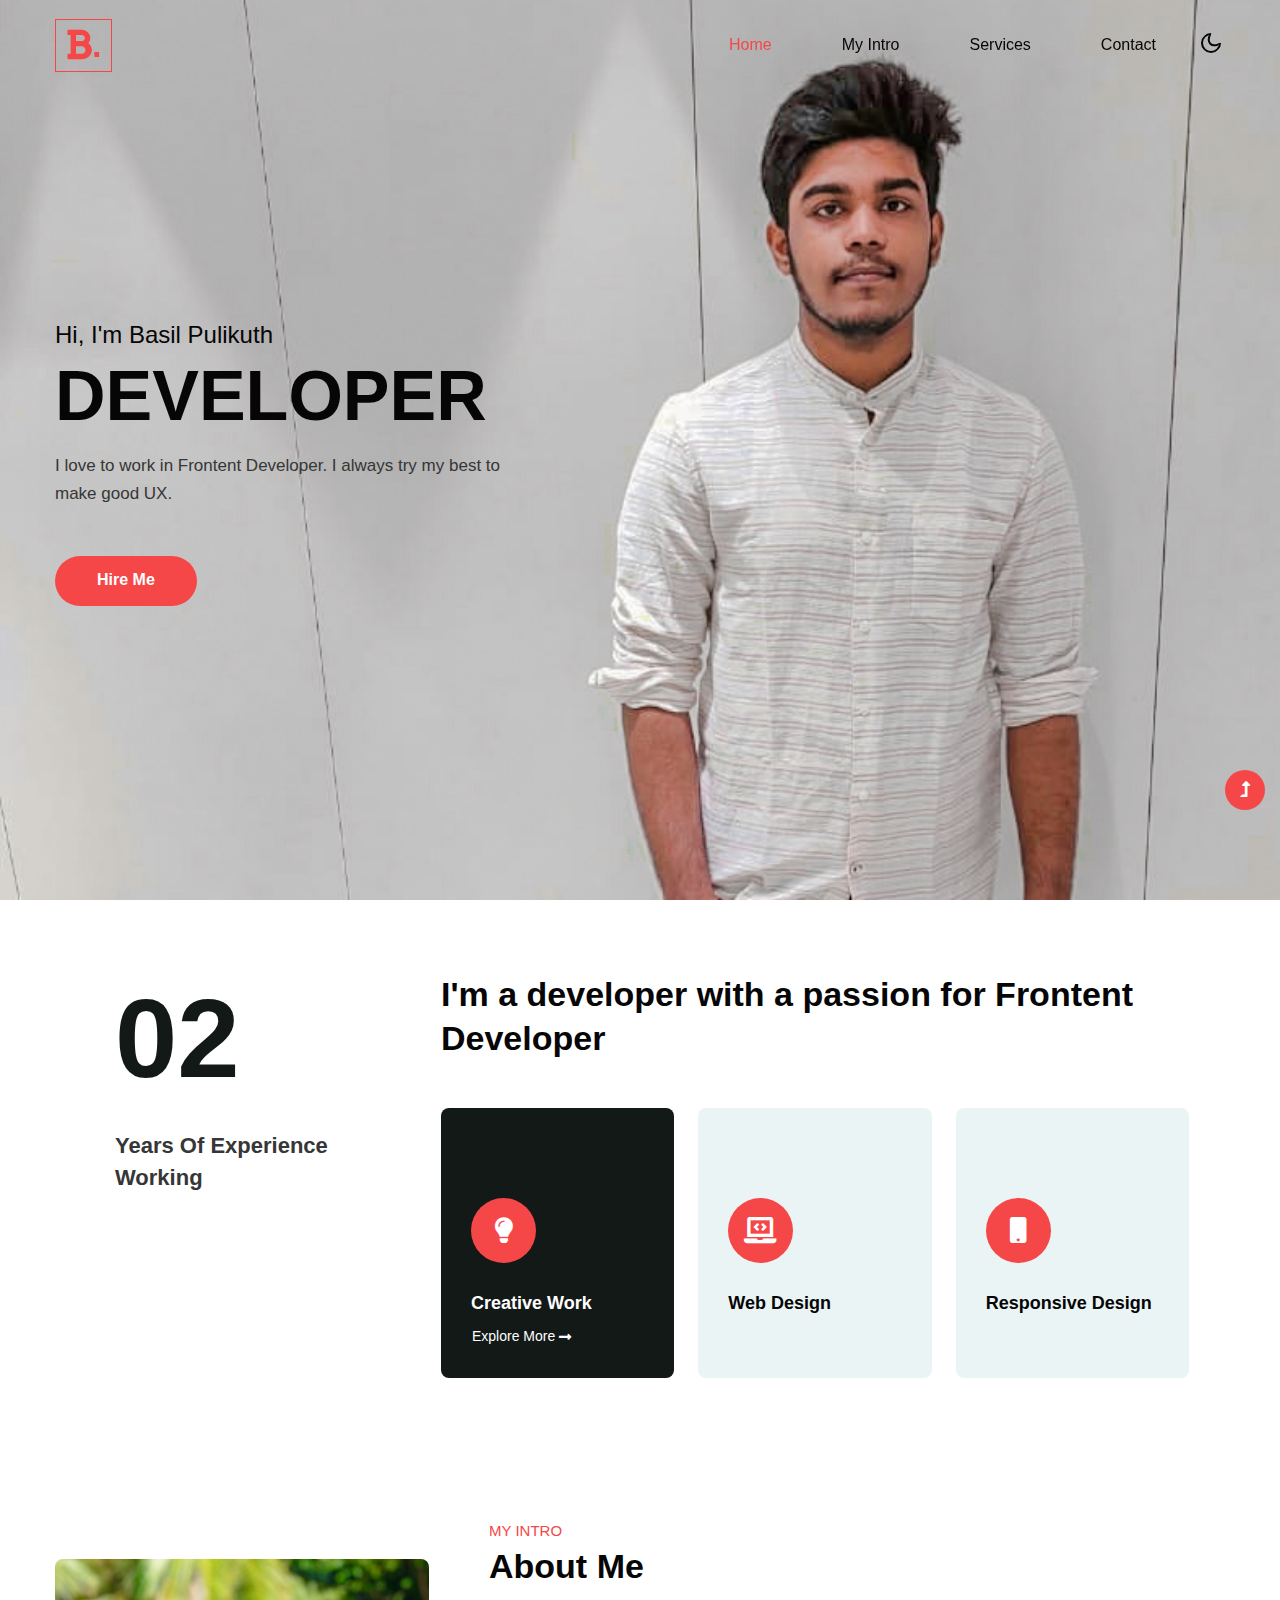
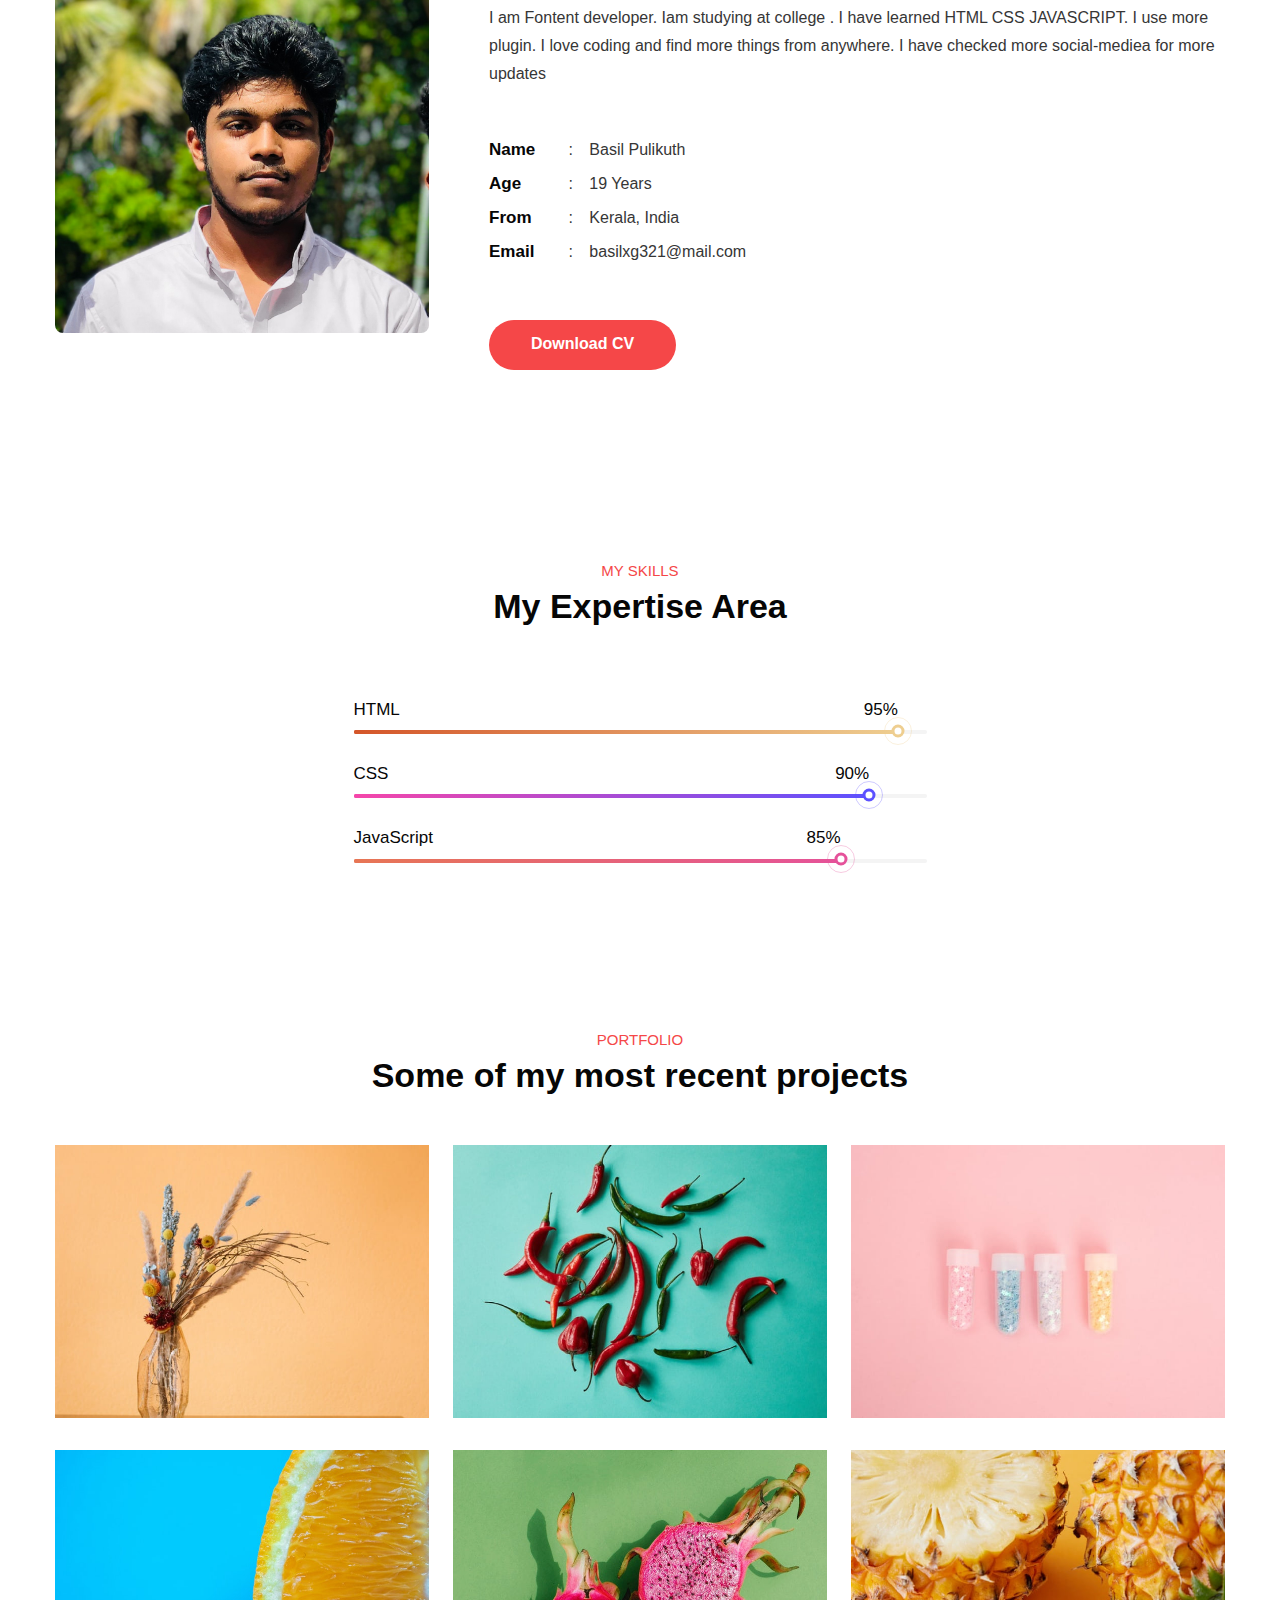
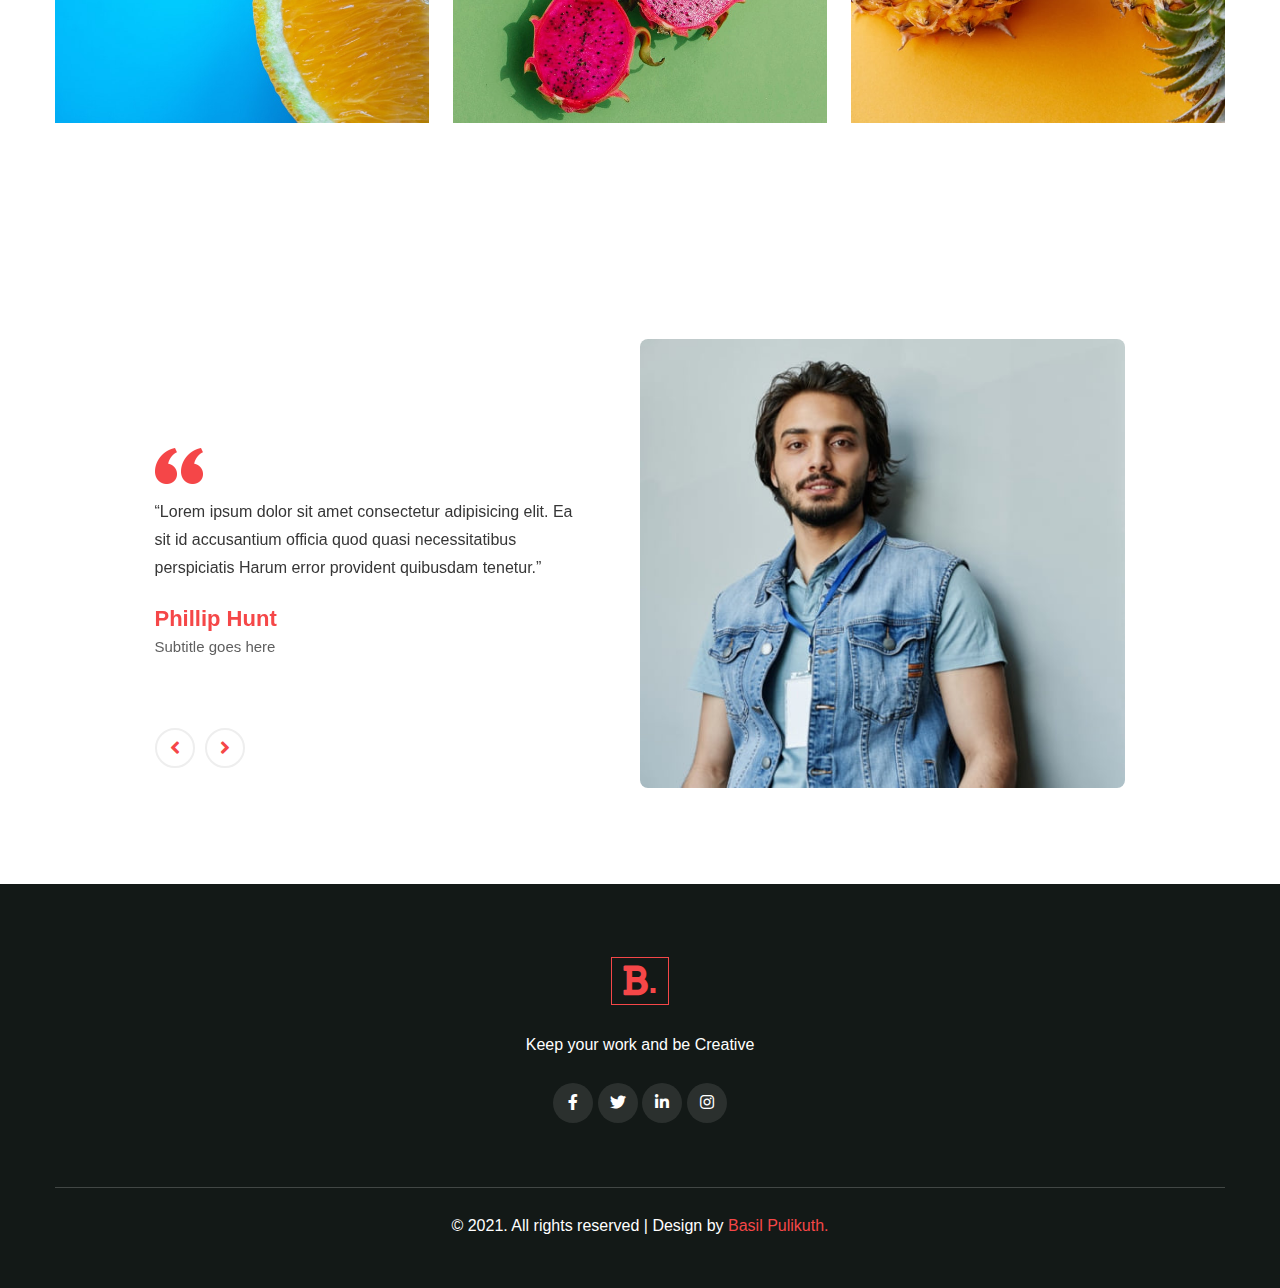
==== commit 5eb28af3: "lov to love" ====
--- a/index.html
+++ b/index.html
@@ -78,7 +78,7 @@
             <h4>Hi, I'm Basil Pulikuth</h4>
             <h3 class="mb-3 mt-1">Developer</h3>
             <p class="banner-sub me-md-5">
-              I lov to work in Frontent Developer. I always try my best to make
+              I love to work in Frontent Developer. I always try my best to make
               good UX.
             </p>
             <div class="d-flex align-items-center buttons-banner mt-sm-5 mt-4">
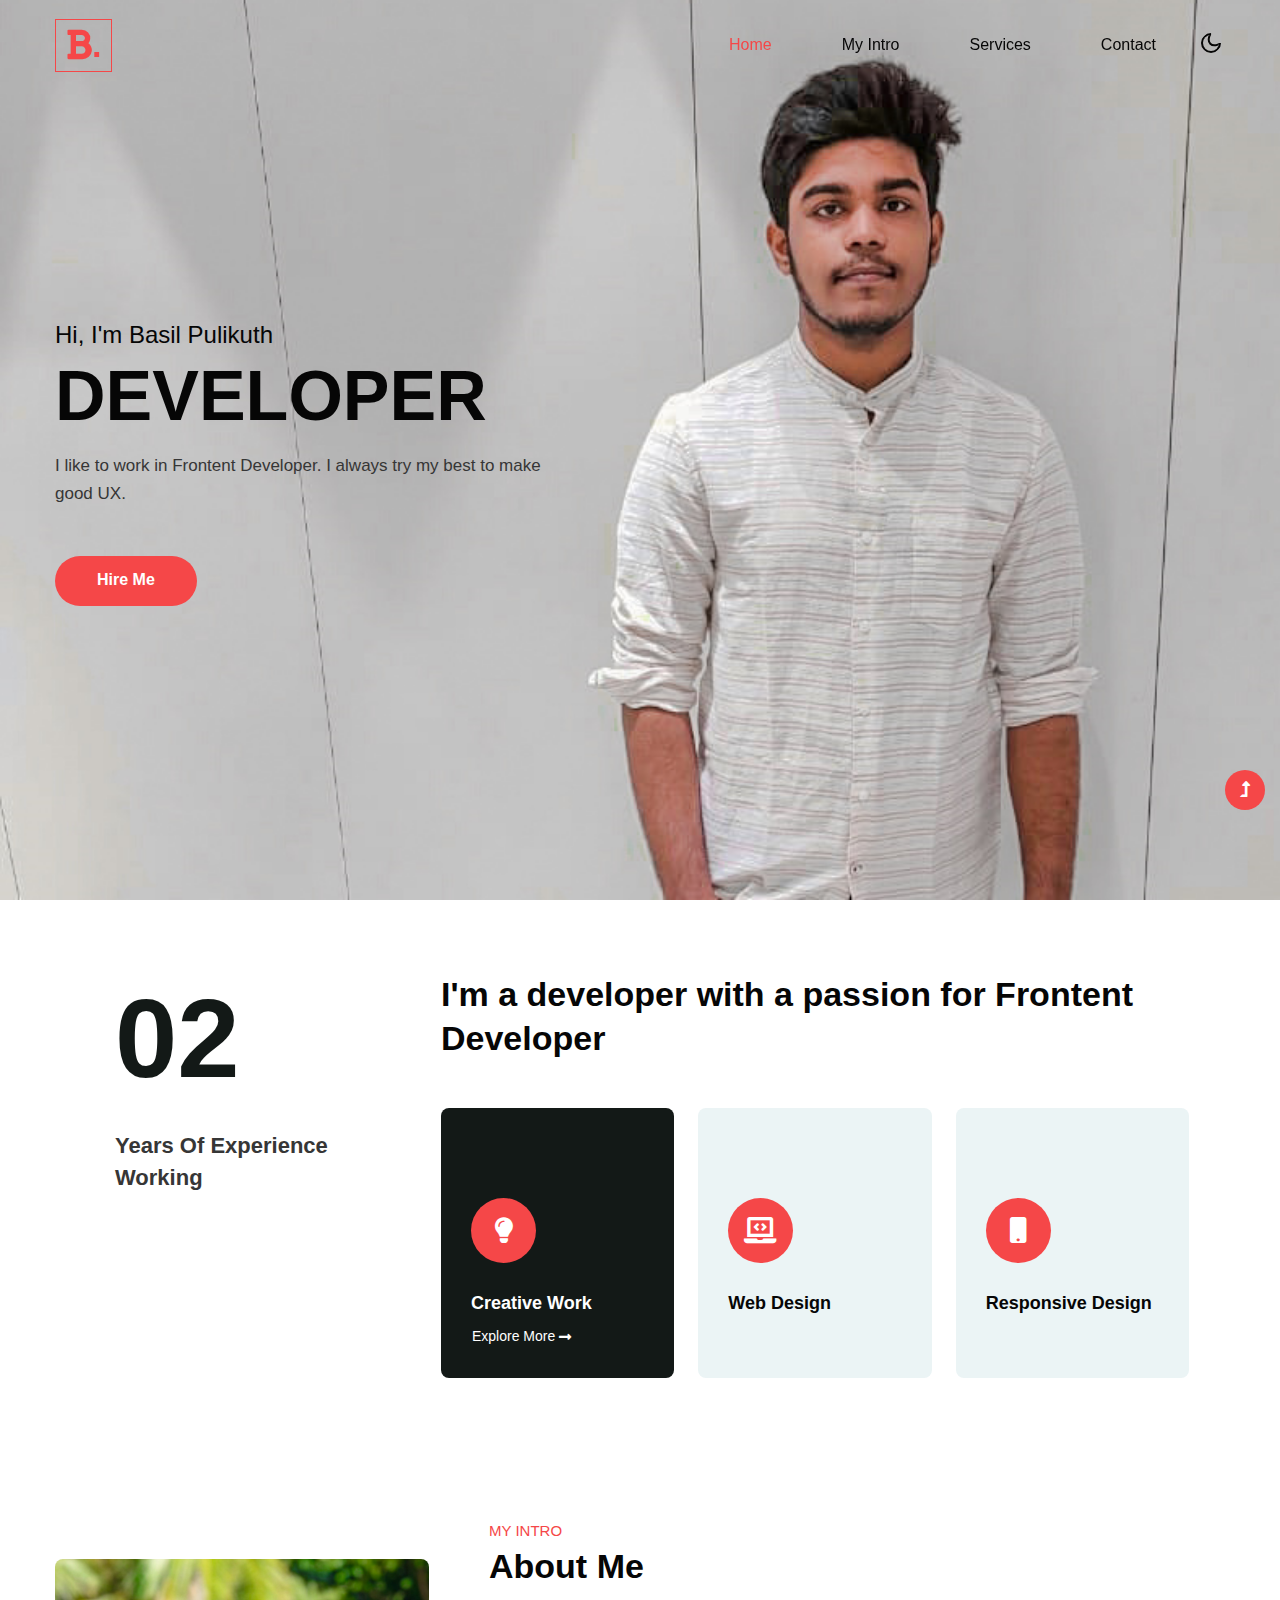
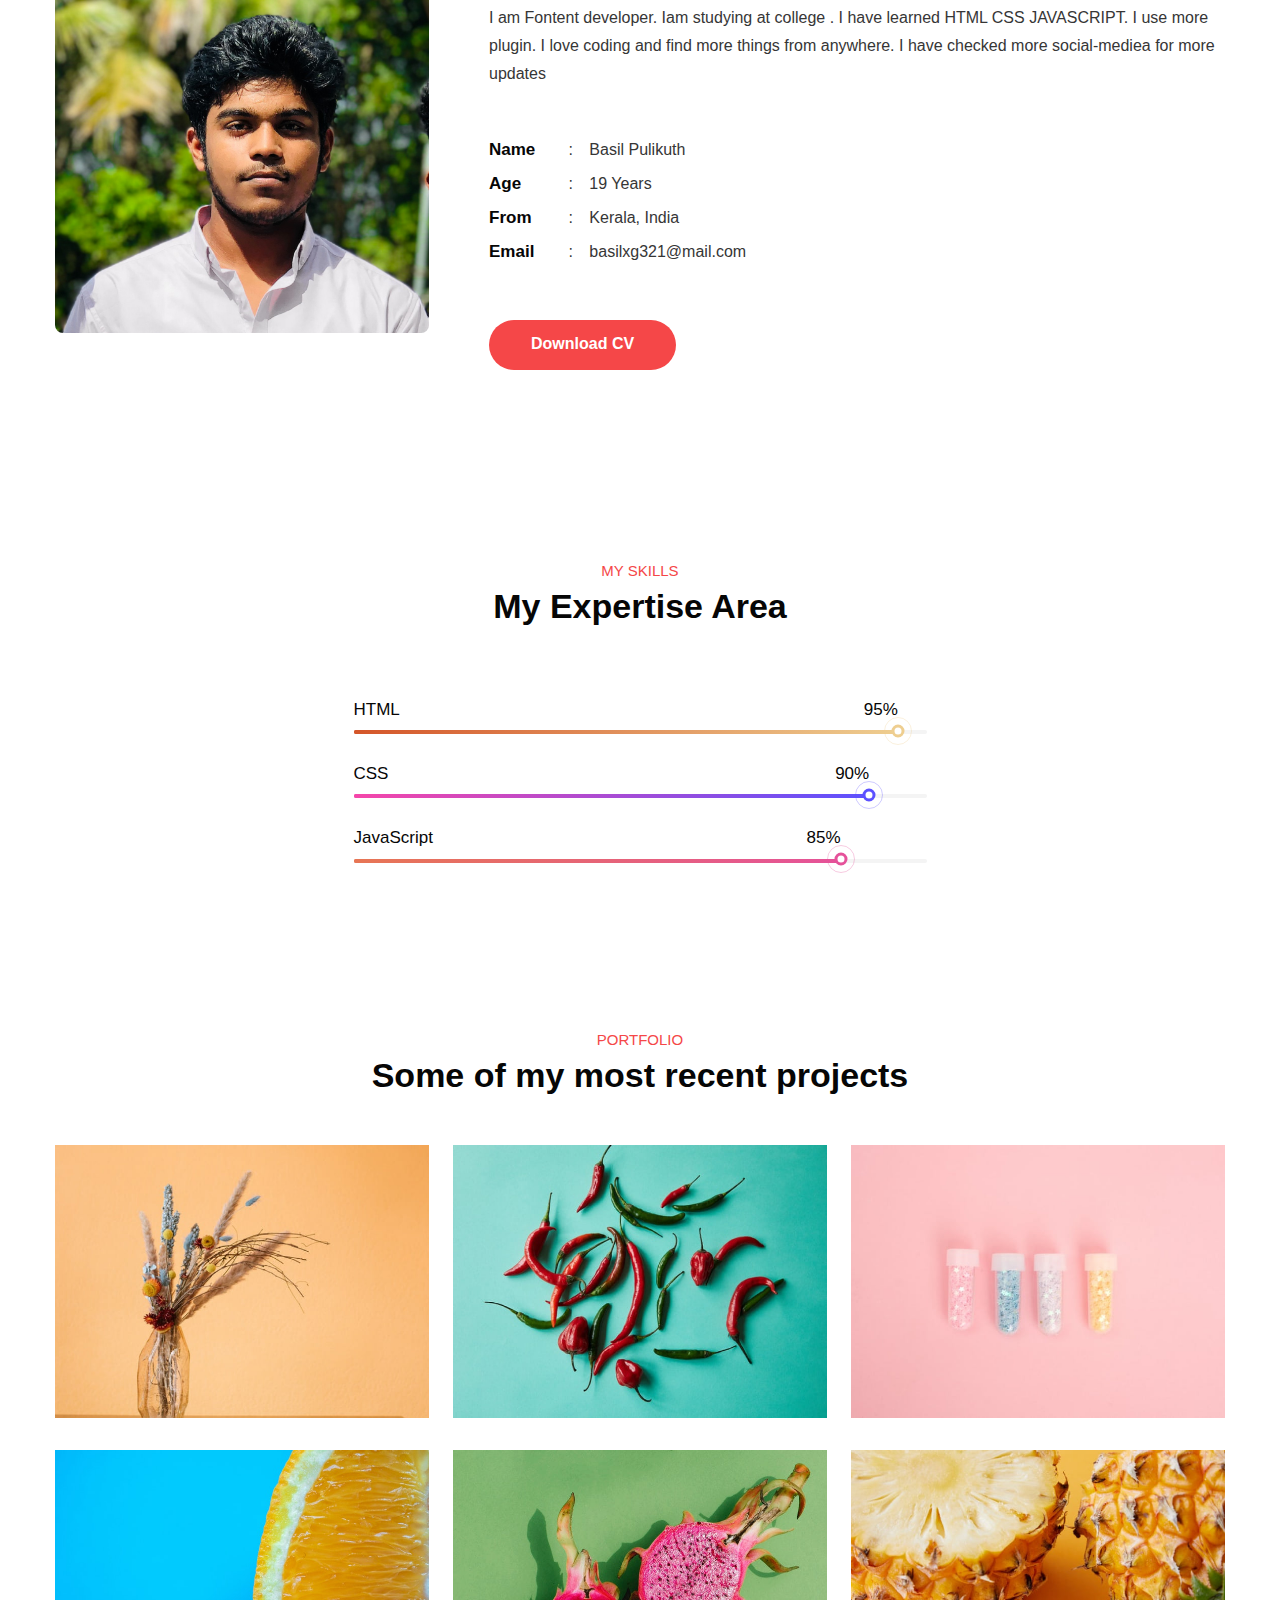
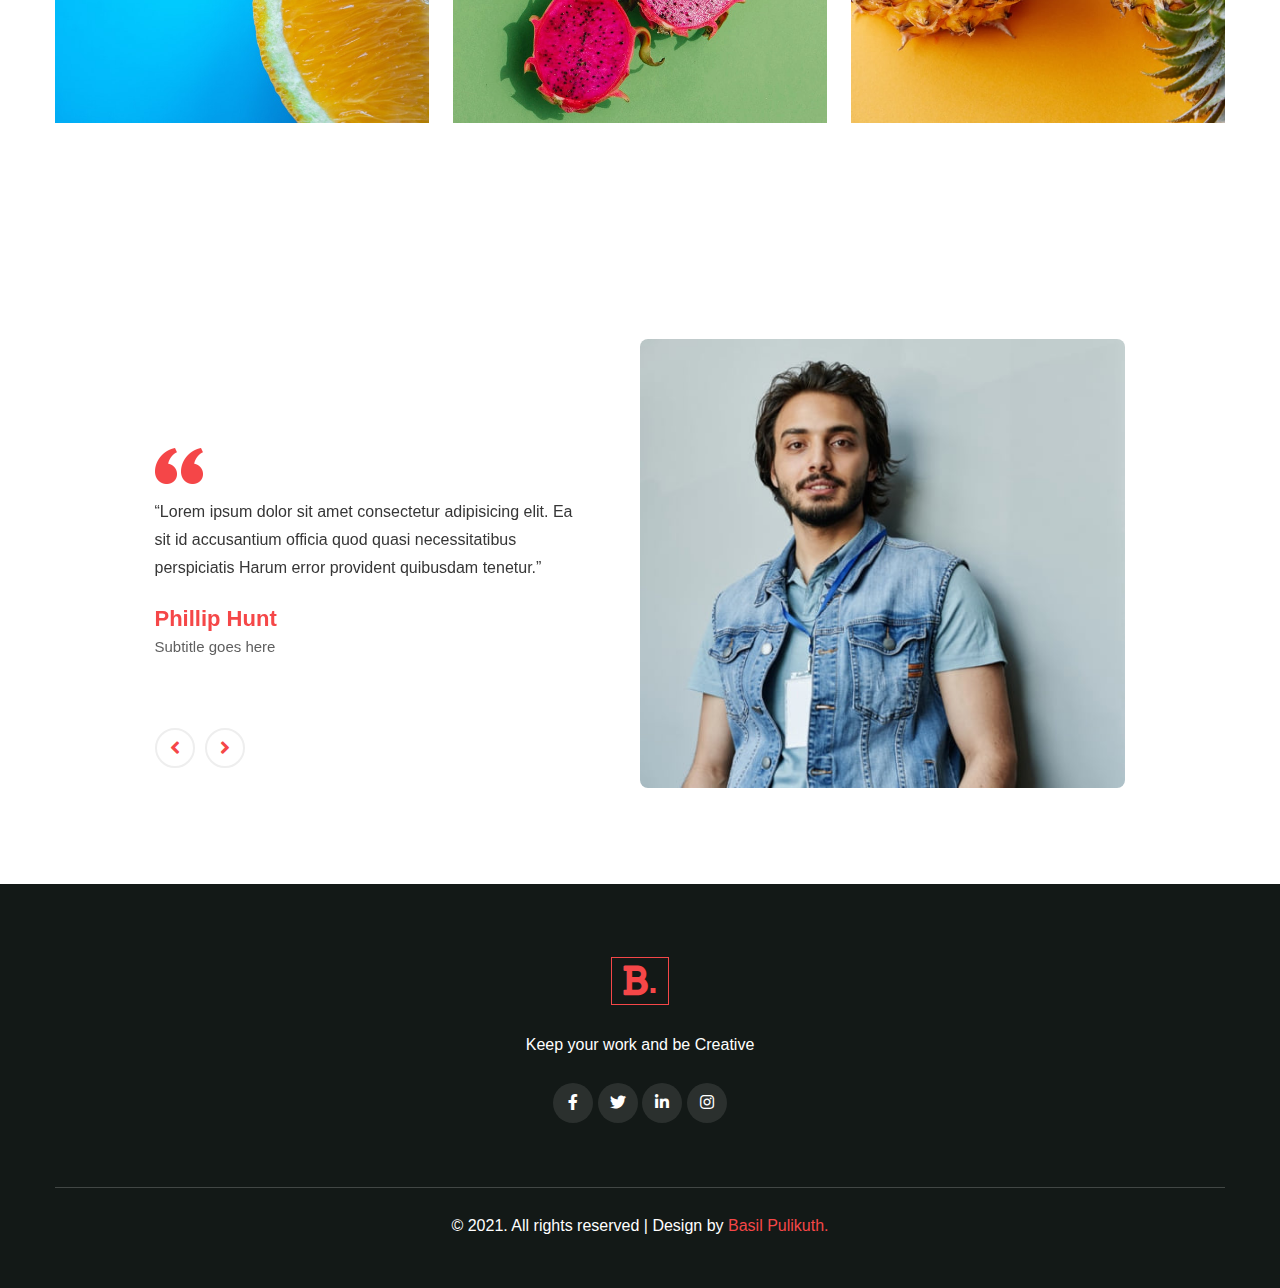
==== commit 2bb14985: "love to like" ====
--- a/index.html
+++ b/index.html
@@ -78,7 +78,7 @@
             <h4>Hi, I'm Basil Pulikuth</h4>
             <h3 class="mb-3 mt-1">Developer</h3>
             <p class="banner-sub me-md-5">
-              I love to work in Frontent Developer. I always try my best to make
+              I like to work in Frontent Developer. I always try my best to make
               good UX.
             </p>
             <div class="d-flex align-items-center buttons-banner mt-sm-5 mt-4">
